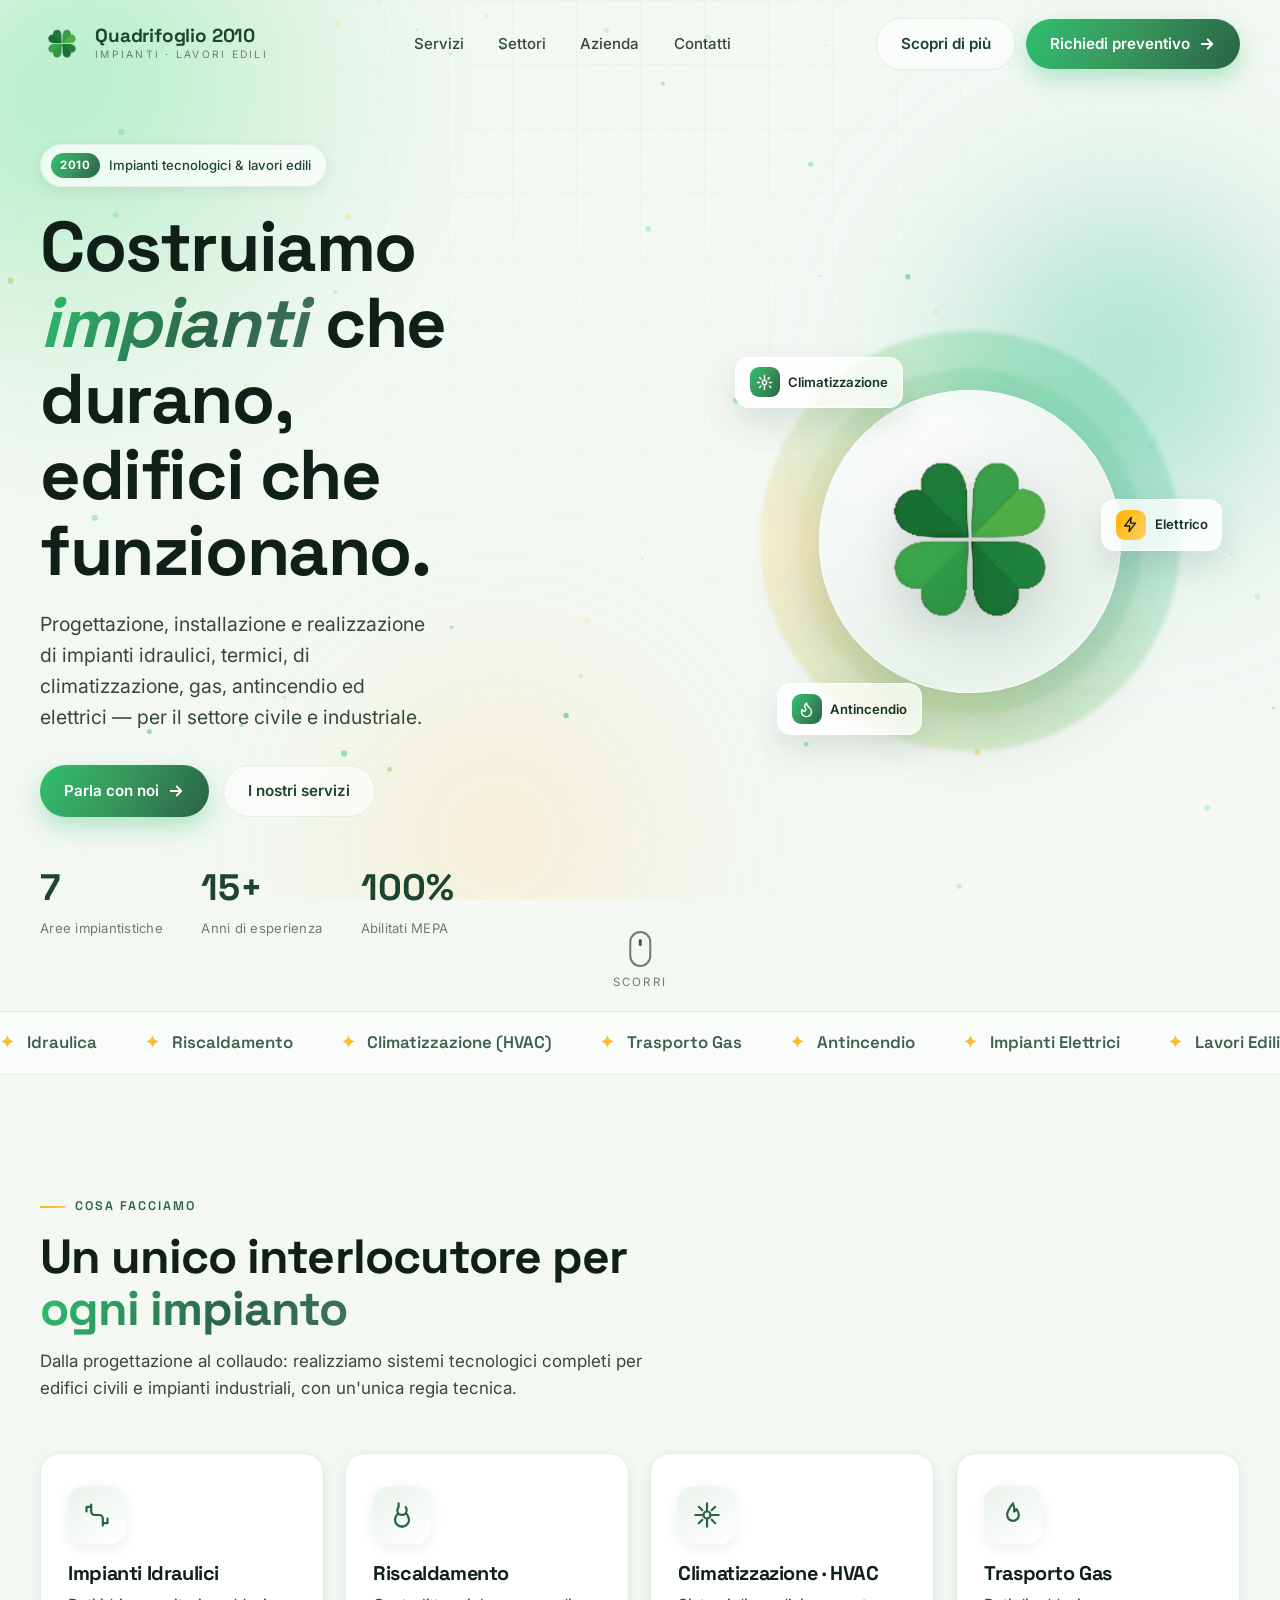
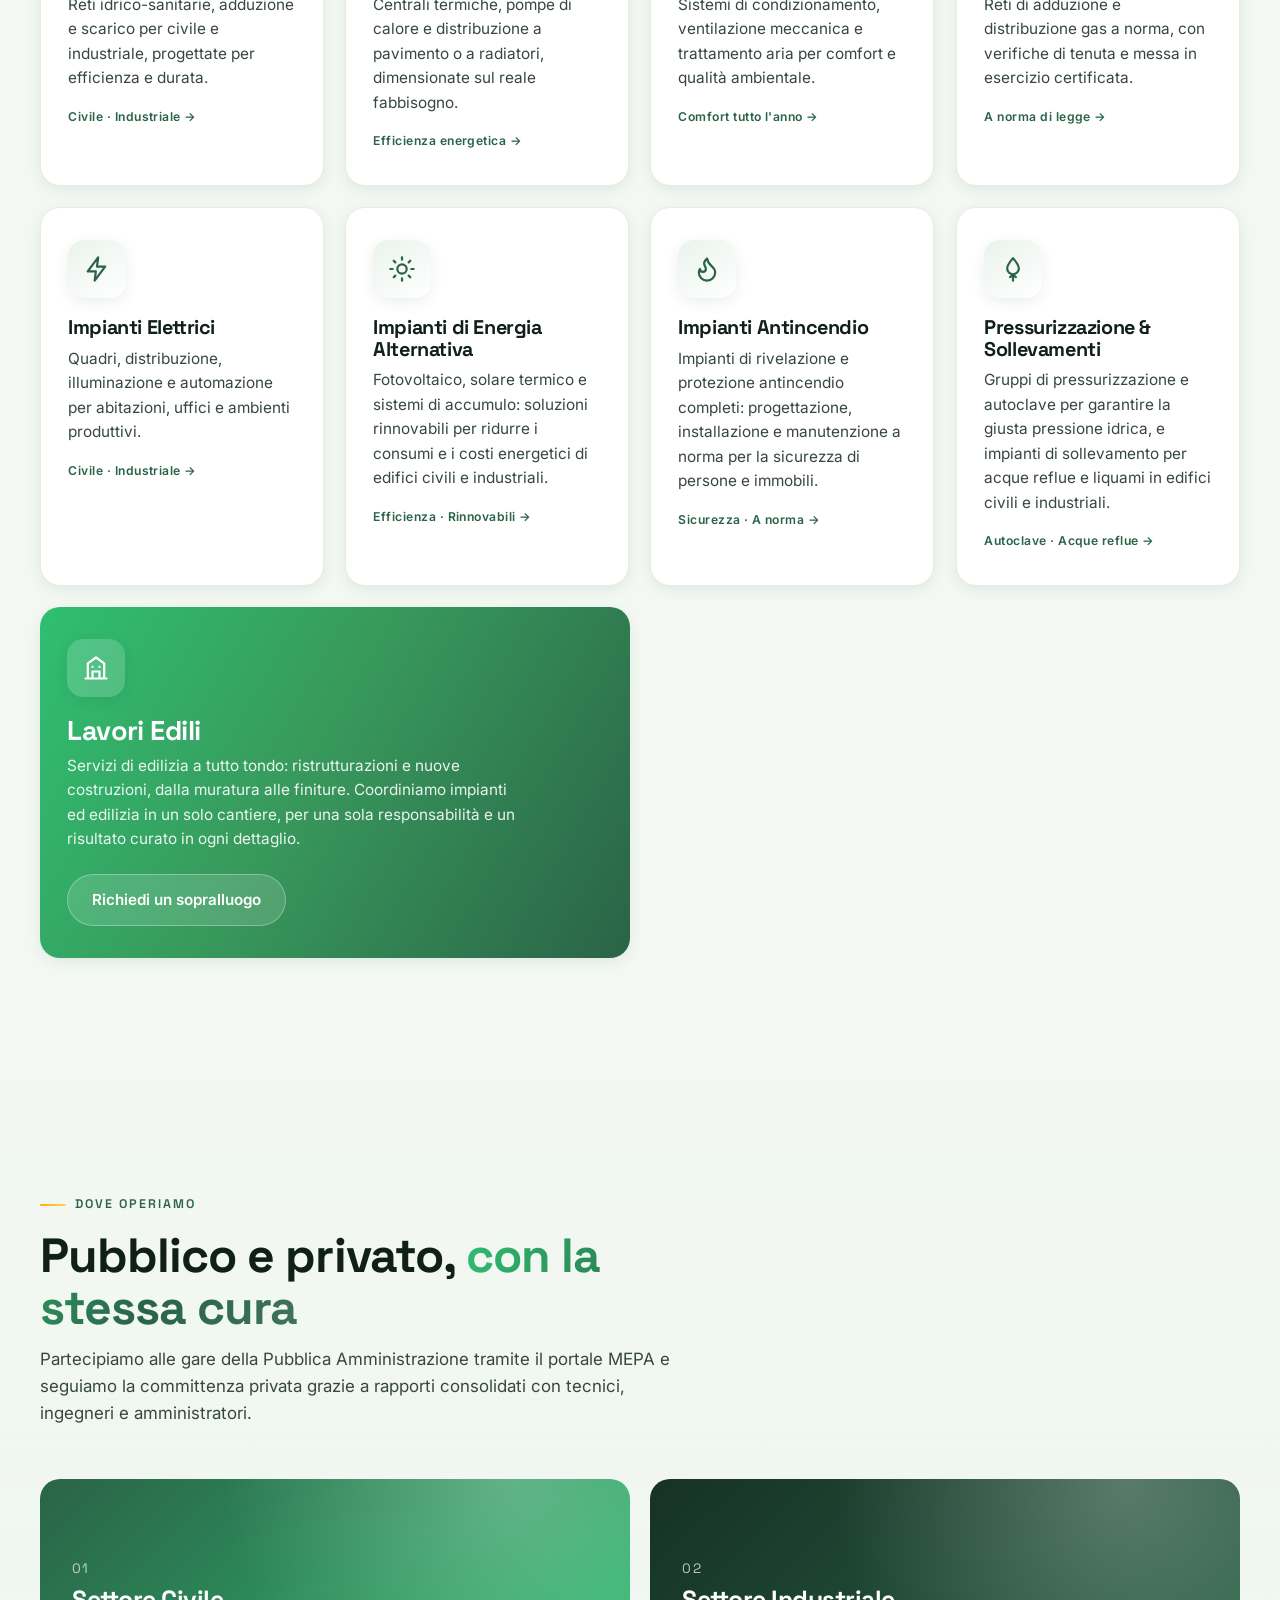
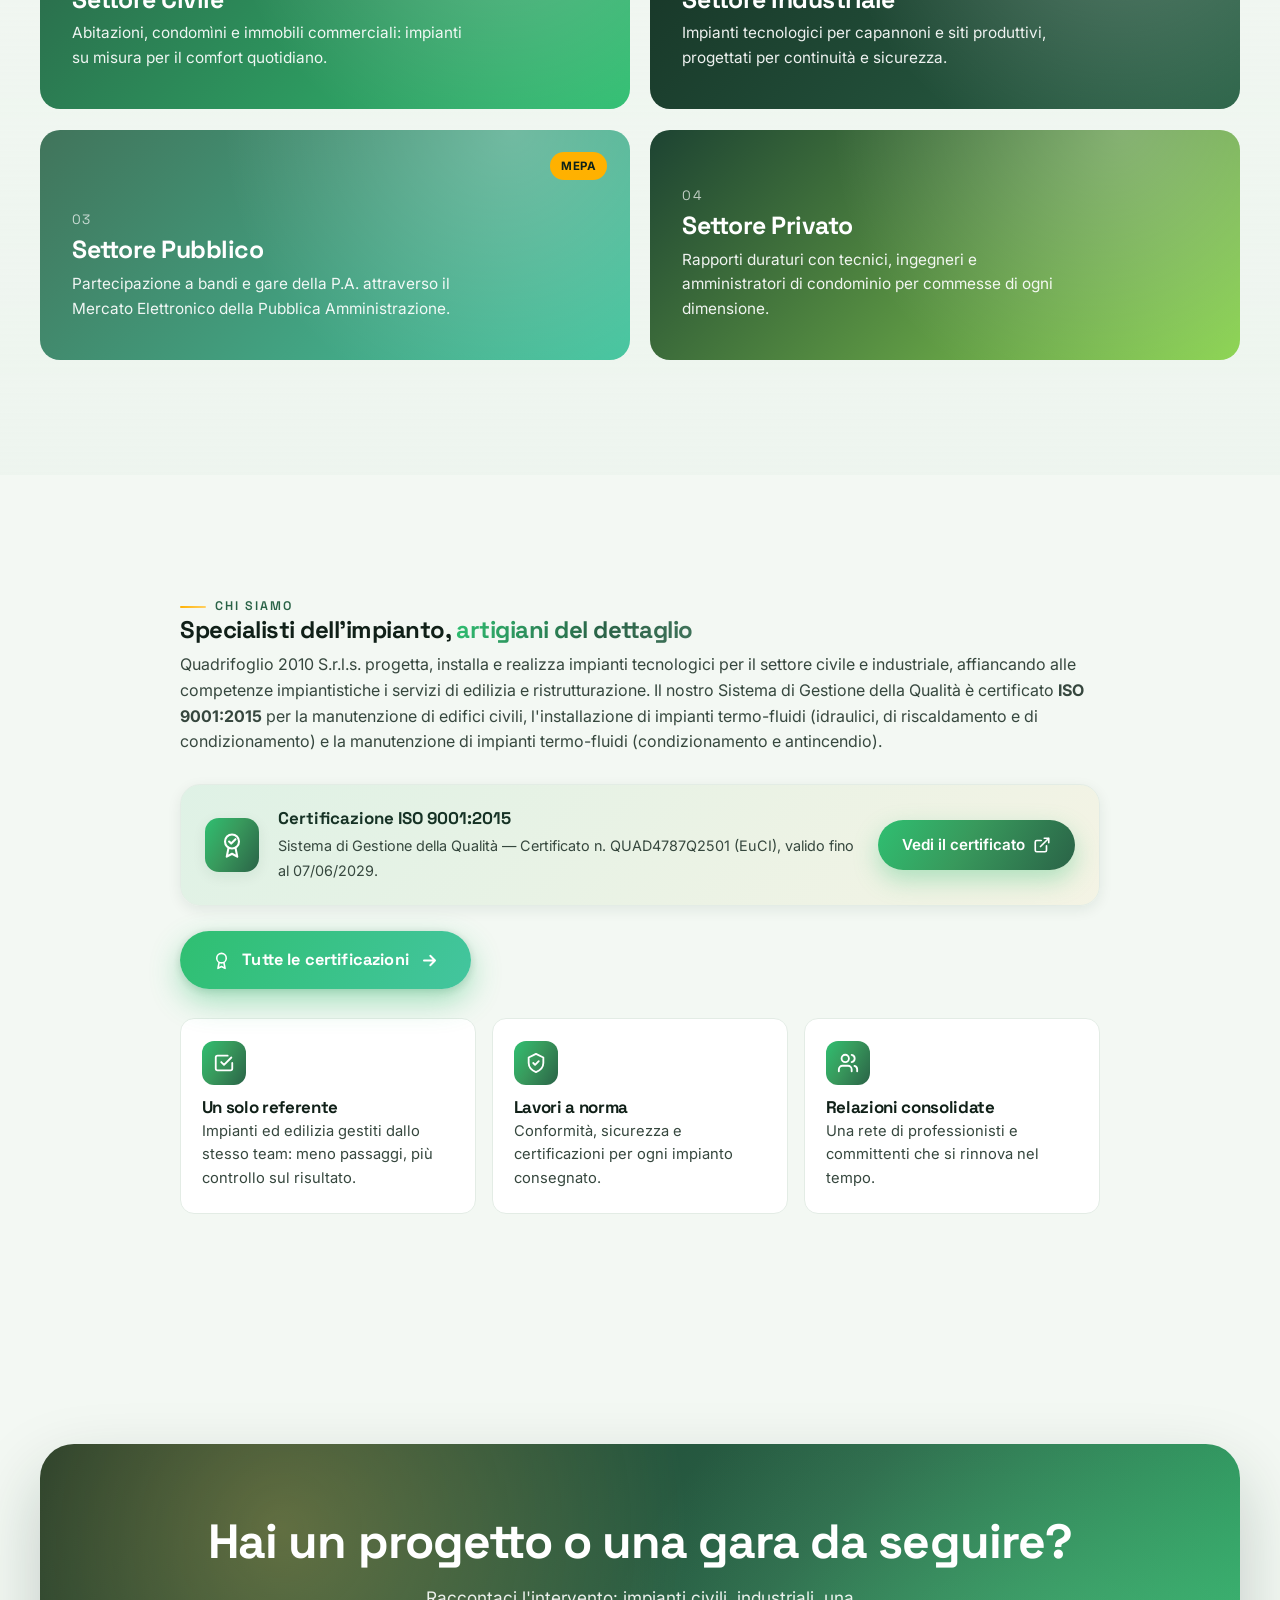
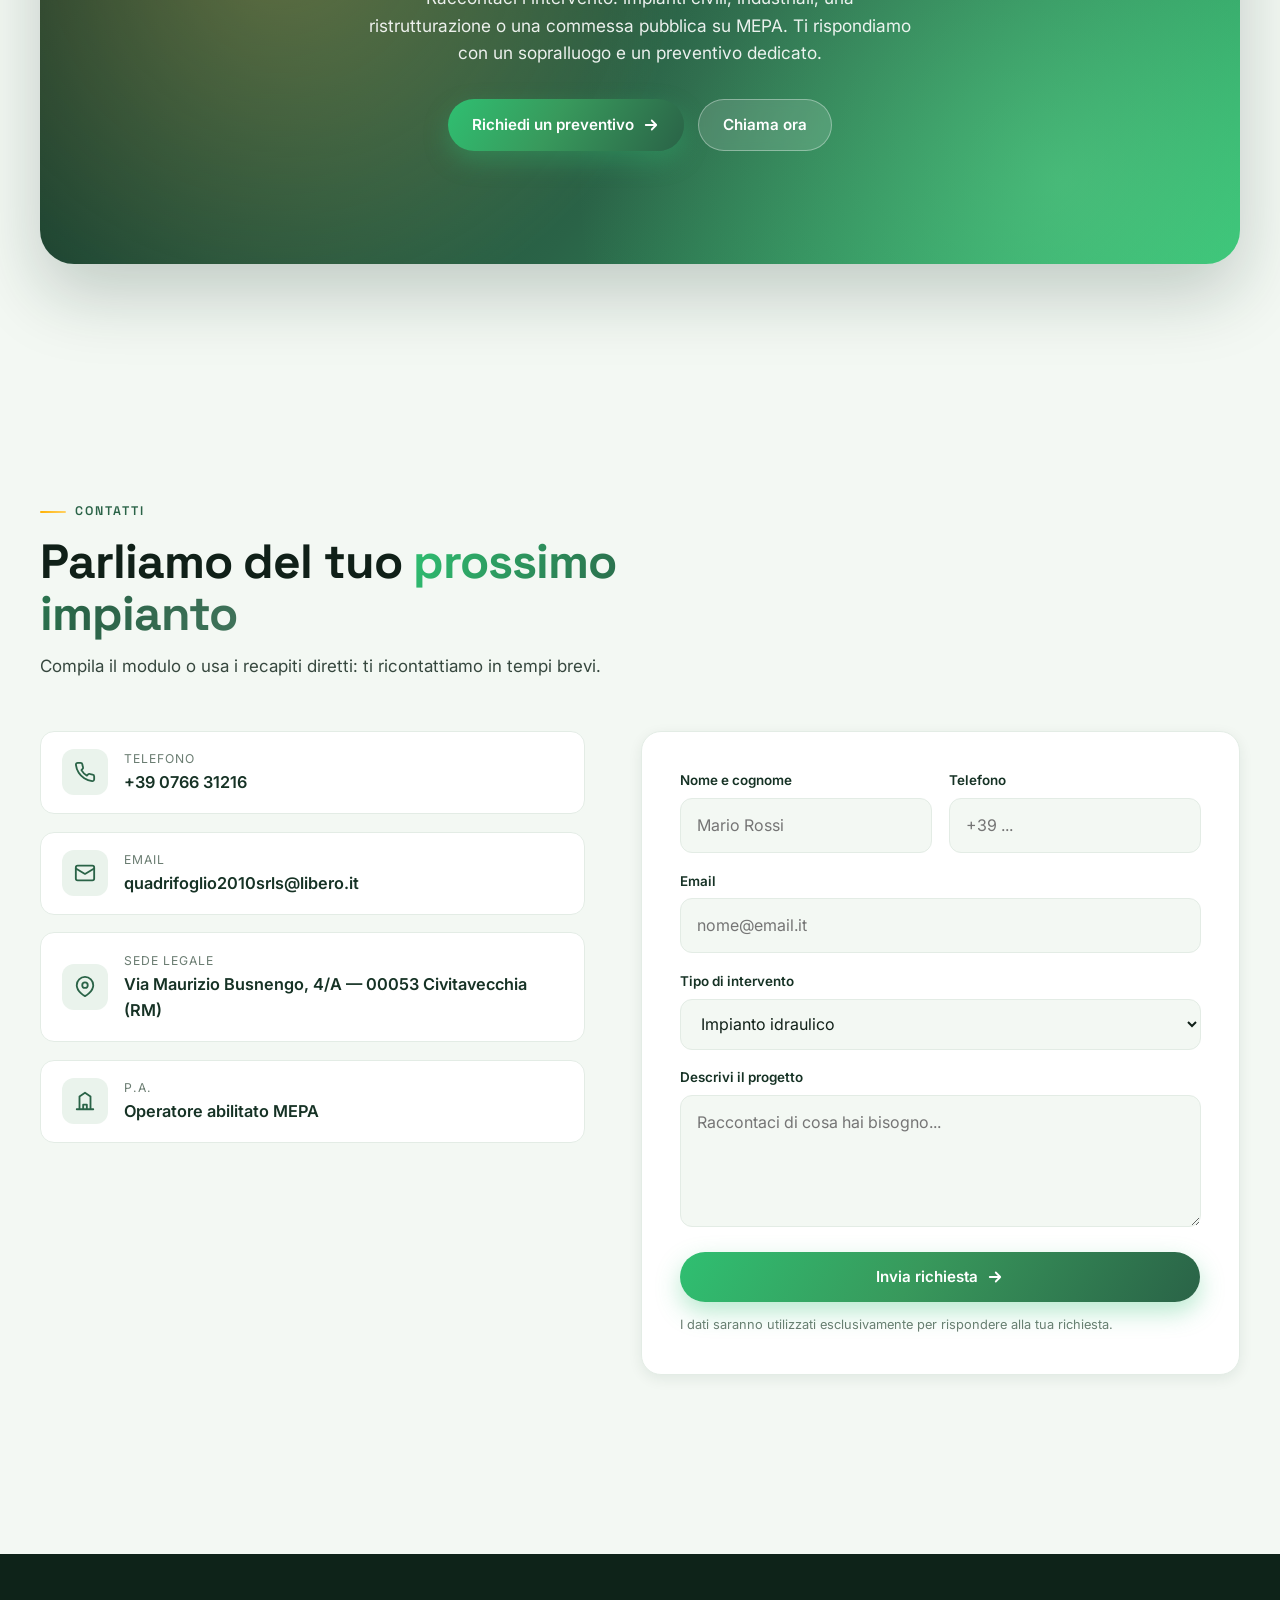
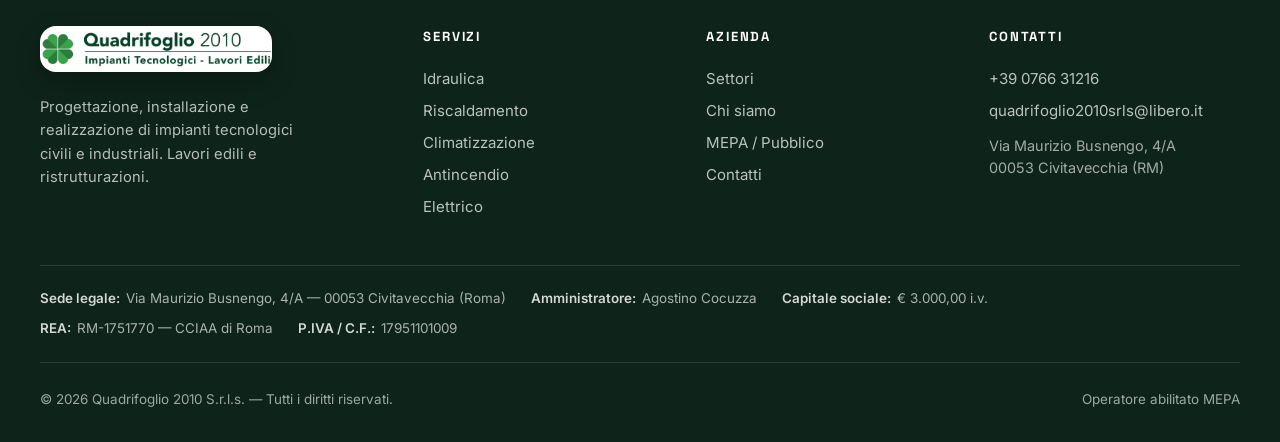
==== index.html @ 87e0ef6f "Update index.html" ====
<!DOCTYPE html>
<html lang="it">
<head>
<meta charset="UTF-8">
<meta name="viewport" content="width=device-width, initial-scale=1.0">
<meta name="description" content="Quadrifoglio 2010 S.r.l.s. — Progettazione, installazione e realizzazione di impianti tecnologici civili e industriali: idraulici, termici, climatizzazione, gas, antincendio ed elettrici. Lavori edili e ristrutturazioni. Sistema di Gestione della Qualità certificato ISO 9001:2015. Operiamo su MEPA e nel settore privato.">
<title>Quadrifoglio 2010 S.r.l.s. — Impianti Tecnologici · Lavori Edili</title>

<!-- Fonts -->
<link rel="preconnect" href="https://fonts.googleapis.com">
<link rel="preconnect" href="https://fonts.gstatic.com" crossorigin>
<link href="https://fonts.googleapis.com/css2?family=Inter:wght@400;500;600;700&family=Space+Grotesk:wght@500;600;700&display=swap" rel="stylesheet">

<link rel="stylesheet" href="styles.css">

<!-- Vivid four-leaf clover favicon -->
<link rel="icon" href="data:image/svg+xml,%3Csvg xmlns='http://www.w3.org/2000/svg' viewBox='0 0 100 100'%3E%3Cg transform='translate(50 52)'%3E%3Cpath d='M0 0C-7-12-26-12-26-26-26-38-13-41 0-31 13-41 26-38 26-26 26-12 7-12 0 0Z' fill='%232fbf71'/%3E%3Cpath d='M0 0C-7-12-26-12-26-26-26-38-13-41 0-31 13-41 26-38 26-26 26-12 7-12 0 0Z' fill='%238bd450' transform='rotate(90)'/%3E%3Cpath d='M0 0C-7-12-26-12-26-26-26-38-13-41 0-31 13-41 26-38 26-26 26-12 7-12 0 0Z' fill='%2343c59e' transform='rotate(180)'/%3E%3Cpath d='M0 0C-7-12-26-12-26-26-26-38-13-41 0-31 13-41 26-38 26-26 26-12 7-12 0 0Z' fill='%236fe39a' transform='rotate(270)'/%3E%3C/g%3E%3C/svg%3E">
</head>
<body>

<!-- ============ ATMOSPHERIC BACKGROUND ============ -->
<div class="bg-stage" aria-hidden="true">
  <span class="blob b1"></span>
  <span class="blob b2"></span>
  <span class="blob b3"></span>
</div>
<div class="bg-grid" aria-hidden="true"></div>
<canvas id="particles" aria-hidden="true"></canvas>

<!-- ============ REUSABLE CLOVER LOGO (vivid SVG) ============ -->
<svg width="0" height="0" style="position:absolute" aria-hidden="true">
  <defs>
    <symbol id="clover" viewBox="0 0 100 112">
      <!-- stem -->
      <path d="M50 60 Q57 86 50 106" fill="none" stroke="#3b8f5f" stroke-width="4.5" stroke-linecap="round"/>
      <g transform="translate(50 50)">
        <!-- four heart-shaped leaves, each a different vivid green -->
        <path d="M0 0C-7-12-26-12-26-26-26-38-13-41 0-31 13-41 26-38 26-26 26-12 7-12 0 0Z" fill="#2fbf71" transform="rotate(0)"/>
        <path d="M0 0C-7-12-26-12-26-26-26-38-13-41 0-31 13-41 26-38 26-26 26-12 7-12 0 0Z" fill="#8bd450" transform="rotate(90)"/>
        <path d="M0 0C-7-12-26-12-26-26-26-38-13-41 0-31 13-41 26-38 26-26 26-12 7-12 0 0Z" fill="#43c59e" transform="rotate(180)"/>
        <path d="M0 0C-7-12-26-12-26-26-26-38-13-41 0-31 13-41 26-38 26-26 26-12 7-12 0 0Z" fill="#6fe39a" transform="rotate(270)"/>
        <!-- subtle highlights -->
        <circle cx="-9" cy="-20" r="4" fill="#ffffff" opacity=".35"/>
        <circle cx="20" cy="-9" r="4" fill="#ffffff" opacity=".3"/>
      </g>
    </symbol>
  </defs>
</svg>

<!-- ============ HEADER ============ -->
<header class="site-header" id="header">
  <div class="wrap nav">
    <a class="brand" href="#top" aria-label="Quadrifoglio 2010 — home">
      <img class="logo-svg" src="assets/logo-clover.png" alt="" width="44" height="44">
      <span class="brand-text">
        <strong>Quadrifoglio 2010</strong>
        <span>Impianti · Lavori Edili</span>
      </span>
    </a>

    <nav class="nav-links" id="navLinks" aria-label="Navigazione principale">
      <a href="#servizi">Servizi</a>
      <a href="#settori">Settori</a>
      <a href="#azienda">Azienda</a>
      <a href="#contatti">Contatti</a>
    </nav>

    <div class="nav-cta">
      <a class="btn btn-ghost" href="#azienda">Scopri di più</a>
      <a class="btn btn-primary" href="#contatti"><span>Richiedi preventivo</span>
        <svg viewBox="0 0 24 24" fill="none" stroke="currentColor" stroke-width="2.4" stroke-linecap="round" stroke-linejoin="round"><path d="M5 12h14M13 6l6 6-6 6"/></svg>
      </a>
      <button class="nav-toggle" id="navToggle" aria-label="Apri menu" aria-expanded="false">
        <span></span><span></span><span></span>
      </button>
    </div>
  </div>
</header>

<main id="top">

<!-- ============ HERO ============ -->
<section class="hero section">
  <div class="wrap hero-grid">
    <!-- LEFT: content -->
    <div class="hero-copy">
      <span class="hero-badge load load-1"><b>2010</b> Impianti tecnologici &amp; lavori edili</span>
      <h1>
        <span class="line load load-2">Costruiamo</span>
        <span class="line load load-3"><em class="text-grad">impianti</em> che durano,</span>
        <span class="line load load-4">edifici che funzionano.</span>
      </h1>
      <p class="lead load load-5">Progettazione, installazione e realizzazione di impianti idraulici, termici, di climatizzazione, gas, antincendio ed elettrici — per il settore civile e industriale.</p>

      <div class="hero-actions load load-6">
        <a class="btn btn-primary" href="#contatti"><span>Parla con noi</span>
          <svg viewBox="0 0 24 24" fill="none" stroke="currentColor" stroke-width="2.4" stroke-linecap="round" stroke-linejoin="round"><path d="M5 12h14M13 6l6 6-6 6"/></svg>
        </a>
        <a class="btn btn-ghost" href="#servizi">I nostri servizi</a>
      </div>

      <div class="hero-stats load load-7">
        <div class="stat"><div class="num" data-count="7">0</div><div class="lbl">Aree impiantistiche</div></div>
        <div class="stat"><div class="num" data-count="15" data-suffix="+">0</div><div class="lbl">Anni di esperienza</div></div>
        <div class="stat"><div class="num" data-count="100" data-suffix="%">0</div><div class="lbl">Abilitati MEPA</div></div>
      </div>
    </div>

    <!-- RIGHT: animated visual -->
    <div class="hero-visual load">
      <div class="clover-stage">
        <span class="clover-ring"></span>
        <span class="clover-ring r2"></span>
        <span class="clover-disc"></span>
        <img class="clover-hero" data-tilt src="assets/logo-clover.png" alt="Quadrifoglio 2010">

        <div class="chip c1">
          <i><svg viewBox="0 0 24 24" fill="none" stroke="currentColor" stroke-width="2" stroke-linecap="round" stroke-linejoin="round"><path d="M12 2v6M12 22v-6M5 12H2m20 0h-3M7 7 5 5m12 2 2-2M7 17l-2 2m14-2 2 2"/><circle cx="12" cy="12" r="3"/></svg></i>
          Climatizzazione
        </div>
        <div class="chip c2">
          <i><svg viewBox="0 0 24 24" fill="none" stroke="currentColor" stroke-width="2" stroke-linecap="round" stroke-linejoin="round"><path d="M13 2 4 14h7l-1 8 9-12h-7l1-8z"/></svg></i>
          Elettrico
        </div>
        <div class="chip c3">
          <i><svg viewBox="0 0 24 24" fill="none" stroke="currentColor" stroke-width="2" stroke-linecap="round" stroke-linejoin="round"><path d="M8.5 14.5A2.5 2.5 0 0 0 11 12c0-1.38-.5-2-1-3-1.072-2.143-.224-4.054 2-6 .5 2.5 2 4.9 4 6.5 2 1.6 3 3.5 3 5.5a7 7 0 1 1-14 0c0-1.153.433-2.294 1-3a2.5 2.5 0 0 0 2.5 2.5z"/></svg></i>
          Antincendio
        </div>
      </div>
    </div>
  </div>

  <div class="scroll-cue" aria-hidden="true">
    <span class="mouse"></span>
    Scorri
  </div>
</section>

<!-- ============ MARQUEE ============ -->
<div class="marquee" aria-hidden="true">
  <div class="marquee-track">
    <span>Idraulica</span><span>Riscaldamento</span><span>Climatizzazione (HVAC)</span><span>Trasporto Gas</span><span>Antincendio</span><span>Impianti Elettrici</span><span>Lavori Edili</span><span>Ristrutturazioni</span>
    <span>Idraulica</span><span>Riscaldamento</span><span>Climatizzazione (HVAC)</span><span>Trasporto Gas</span><span>Antincendio</span><span>Impianti Elettrici</span><span>Lavori Edili</span><span>Ristrutturazioni</span>
  </div>
</div>

<!-- ============ SERVICES ============ -->
<section class="section" id="servizi">
  <div class="wrap">
    <div class="section-head reveal">
      <span class="eyebrow">Cosa facciamo</span>
      <h2>Un unico interlocutore per <span class="text-grad">ogni impianto</span></h2>
      <p>Dalla progettazione al collaudo: realizziamo sistemi tecnologici completi per edifici civili e impianti industriali, con un'unica regia tecnica.</p>
    </div>

    <div class="services-grid">
      <!-- Plumbing -->
      <article class="card reveal" data-tilt data-d="1">
        <div class="icon"><svg viewBox="0 0 24 24" fill="none" stroke="currentColor" stroke-width="1.9" stroke-linecap="round" stroke-linejoin="round"><path d="M7 3v6a3 3 0 0 0 3 3h4a3 3 0 0 1 3 3v6M3 5h4M3 5v4M17 19h4M21 19v-4"/></svg></div>
        <h3>Impianti Idraulici</h3>
        <p>Reti idrico-sanitarie, adduzione e scarico per civile e industriale, progettate per efficienza e durata.</p>
        <span class="tag">Civile · Industriale →</span>
      </article>

      <!-- Heating -->
      <article class="card reveal" data-tilt data-d="2">
        <div class="icon"><svg viewBox="0 0 24 24" fill="none" stroke="currentColor" stroke-width="1.9" stroke-linecap="round" stroke-linejoin="round"><path d="M9 2c1 3-1 4-1 6a4 4 0 0 0 8 0c0-1-.3-2-.8-2.8M12 22a6 6 0 0 0 6-6c0-2-1-3.5-2-5"/><path d="M12 22a6 6 0 0 1-6-6c0-2 1-3.5 2-5"/></svg></div>
        <h3>Riscaldamento</h3>
        <p>Centrali termiche, pompe di calore e distribuzione a pavimento o a radiatori, dimensionate sul reale fabbisogno.</p>
        <span class="tag">Efficienza energetica →</span>
      </article>

      <!-- HVAC -->
      <article class="card reveal" data-tilt data-d="3">
        <div class="icon"><svg viewBox="0 0 24 24" fill="none" stroke="currentColor" stroke-width="1.9" stroke-linecap="round" stroke-linejoin="round"><circle cx="12" cy="12" r="3"/><path d="M12 2v6M12 16v6M2 12h6M16 12h6M5 5l3 3M16 16l3 3M19 5l-3 3M8 16l-3 3"/></svg></div>
        <h3>Climatizzazione · HVAC</h3>
        <p>Sistemi di condizionamento, ventilazione meccanica e trattamento aria per comfort e qualità ambientale.</p>
        <span class="tag">Comfort tutto l'anno →</span>
      </article>

      <!-- Gas -->
      <article class="card reveal" data-tilt data-d="1">
        <div class="icon"><svg viewBox="0 0 24 24" fill="none" stroke="currentColor" stroke-width="1.9" stroke-linecap="round" stroke-linejoin="round"><path d="M12 2C9 6 7 8 7 12a5 5 0 0 0 10 0c0-2-1-3.5-2-5-1 1.5-2 2-2 2s.5-3-1-7z"/></svg></div>
        <h3>Trasporto Gas</h3>
        <p>Reti di adduzione e distribuzione gas a norma, con verifiche di tenuta e messa in esercizio certificata.</p>
        <span class="tag">A norma di legge →</span>
      </article>

      <!-- Electrical -->
      <article class="card reveal" data-tilt data-d="2">
        <div class="icon"><svg viewBox="0 0 24 24" fill="none" stroke="currentColor" stroke-width="1.9" stroke-linecap="round" stroke-linejoin="round"><path d="M13 2 4 14h7l-1 8 9-12h-7l1-8z"/></svg></div>
        <h3>Impianti Elettrici</h3>
        <p>Quadri, distribuzione, illuminazione e automazione per abitazioni, uffici e ambienti produttivi.</p>
        <span class="tag">Civile · Industriale →</span>
      </article>

      <!-- Alternative energy -->
      <article class="card reveal" data-tilt data-d="3">
        <div class="icon"><svg viewBox="0 0 24 24" fill="none" stroke="currentColor" stroke-width="1.9" stroke-linecap="round" stroke-linejoin="round"><circle cx="12" cy="12" r="4"/><path d="M12 2v2M12 20v2M4.9 4.9l1.4 1.4M17.7 17.7l1.4 1.4M2 12h2M20 12h2M4.9 19.1l1.4-1.4M17.7 6.3l1.4-1.4"/></svg></div>
        <h3>Impianti di Energia Alternativa</h3>
        <p>Fotovoltaico, solare termico e sistemi di accumulo: soluzioni rinnovabili per ridurre i consumi e i costi energetici di edifici civili e industriali.</p>
        <span class="tag">Efficienza · Rinnovabili →</span>
      </article>

      <!-- Fire protection -->
      <article class="card reveal" data-tilt data-d="1">
        <div class="icon"><svg viewBox="0 0 24 24" fill="none" stroke="currentColor" stroke-width="1.9" stroke-linecap="round" stroke-linejoin="round"><path d="M8.5 14.5A2.5 2.5 0 0 0 11 12c0-1.38-.5-2-1-3-1.072-2.143-.224-4.054 2-6 .5 2.5 2 4.9 4 6.5 2 1.6 3 3.5 3 5.5a7 7 0 1 1-14 0c0-1.153.433-2.294 1-3a2.5 2.5 0 0 0 2.5 2.5z"/></svg></div>
        <h3>Impianti Antincendio</h3>
        <p>Impianti di rivelazione e protezione antincendio completi: progettazione, installazione e manutenzione a norma per la sicurezza di persone e immobili.</p>
        <span class="tag">Sicurezza · A norma →</span>
      </article>

      <!-- Pressurization & water lifting -->
      <article class="card reveal" data-tilt data-d="2">
        <div class="icon"><svg viewBox="0 0 24 24" fill="none" stroke="currentColor" stroke-width="1.9" stroke-linecap="round" stroke-linejoin="round"><path d="M12 2.7c3 3.5 5 6.3 5 8.8a5 5 0 0 1-10 0c0-2.5 2-5.3 5-8.8z"/><path d="M12 22v-5M9.5 19l2.5-2 2.5 2"/></svg></div>
        <h3>Pressurizzazione &amp; Sollevamenti</h3>
        <p>Gruppi di pressurizzazione e autoclave per garantire la giusta pressione idrica, e impianti di sollevamento per acque reflue e liquami in edifici civili e industriali.</p>
        <span class="tag">Autoclave · Acque reflue →</span>
      </article>

      <!-- Feature strip: Construction works -->
      <article class="card feature full reveal" data-d="3">
        <div class="icon"><svg viewBox="0 0 24 24" fill="none" stroke="currentColor" stroke-width="1.9" stroke-linecap="round" stroke-linejoin="round"><path d="M3 21h18M5 21V8l7-5 7 5v13M9 21v-6h6v6M9 11h.01M15 11h.01"/></svg></div>
        <h3>Lavori Edili</h3>
        <p>Servizi di edilizia a tutto tondo: ristrutturazioni e nuove costruzioni, dalla muratura alle finiture. Coordiniamo impianti ed edilizia in un solo cantiere, per una sola responsabilità e un risultato curato in ogni dettaglio.</p>
        <a class="btn btn-ghost" href="#contatti">Richiedi un sopralluogo</a>
      </article>
    </div>
  </div>
</section>

<!-- ============ SECTORS ============ -->
<section class="section sectors" id="settori">
  <div class="wrap">
    <div class="section-head reveal">
      <span class="eyebrow">Dove operiamo</span>
      <h2>Pubblico e privato, <span class="text-grad">con la stessa cura</span></h2>
      <p>Partecipiamo alle gare della Pubblica Amministrazione tramite il portale MEPA e seguiamo la committenza privata grazie a rapporti consolidati con tecnici, ingegneri e amministratori.</p>
    </div>

    <div class="sectors-grid">
      <article class="sector s-civ reveal" data-d="1">
        <span class="s-num">01</span>
        <h3>Settore Civile</h3>
        <p>Abitazioni, condomìni e immobili commerciali: impianti su misura per il comfort quotidiano.</p>
      </article>
      <article class="sector s-ind reveal" data-d="2">
        <span class="s-num">02</span>
        <h3>Settore Industriale</h3>
        <p>Impianti tecnologici per capannoni e siti produttivi, progettati per continuità e sicurezza.</p>
      </article>
      <article class="sector s-pub reveal" data-d="3">
        <span class="badge-mepa">MEPA</span>
        <span class="s-num">03</span>
        <h3>Settore Pubblico</h3>
        <p>Partecipazione a bandi e gare della P.A. attraverso il Mercato Elettronico della Pubblica Amministrazione.</p>
      </article>
      <article class="sector s-priv reveal" data-d="4">
        <span class="s-num">04</span>
        <h3>Settore Privato</h3>
        <p>Rapporti duraturi con tecnici, ingegneri e amministratori di condominio per commesse di ogni dimensione.</p>
      </article>
    </div>
  </div>
</section>

<!-- ============ ABOUT / WHY ============ -->
<section class="section" id="azienda">
  <div class="wrap about-single">
    <div class="about-copy">
      <span class="eyebrow reveal">Chi siamo</span>
      <h2 class="section-head reveal" style="margin-bottom:.6rem">Specialisti dell'impianto, <span class="text-grad">artigiani del dettaglio</span></h2>
      <p class="reveal" style="color:var(--ink-soft)">Quadrifoglio 2010 S.r.l.s. progetta, installa e realizza impianti tecnologici per il settore civile e industriale, affiancando alle competenze impiantistiche i servizi di edilizia e ristrutturazione. Il nostro Sistema di Gestione della Qualità è certificato <b>ISO 9001:2015</b> per la manutenzione di edifici civili, l'installazione di impianti termo-fluidi (idraulici, di riscaldamento e di condizionamento) e la manutenzione di impianti termo-fluidi (condizionamento e antincendio).</p>

      <!-- Certificazione + bottone certificato -->
      <div class="cert-card reveal">
        <div class="cert-ic">
          <svg viewBox="0 0 24 24" fill="none" stroke="currentColor" stroke-width="1.8" stroke-linecap="round" stroke-linejoin="round"><circle cx="12" cy="9" r="6"/><path d="M9 14.5 7.5 22l4.5-2.5L16.5 22 15 14.5"/><path d="m9.5 9 1.8 1.8L15 7"/></svg>
        </div>
        <div class="cert-body">
          <strong>Certificazione ISO 9001:2015</strong>
          <span>Sistema di Gestione della Qualità — Certificato n. QUAD4787Q2501 (EuCI), valido fino al 07/06/2029.</span>
        </div>
        <a class="btn btn-primary cert-btn" id="certLink" href="https://drive.google.com/file/d/1SbGLcYLTrpvEILOt3RIGqUomWUOdhS-y/view?usp=sharing" target="_blank" rel="noopener">
          <span>Vedi il certificato</span>
          <svg viewBox="0 0 24 24" fill="none" stroke="currentColor" stroke-width="2.2" stroke-linecap="round" stroke-linejoin="round"><path d="M15 3h6v6M10 14 21 3M18 13v6a2 2 0 0 1-2 2H5a2 2 0 0 1-2-2V8a2 2 0 0 1 2-2h6"/></svg>
        </a>
      </div>

      <!-- Bottone verso la pagina dedicata alle certificazioni -->
      <div class="cert-cta reveal">
        <a class="btn-pulse" href="certificazioni.html" aria-label="Vai a tutte le certificazioni">
          <svg class="bp-ic" viewBox="0 0 24 24" fill="none" stroke="currentColor" stroke-width="2" stroke-linecap="round" stroke-linejoin="round"><circle cx="12" cy="9" r="6"/><path d="M9 14.5 7.5 22l4.5-2.5L16.5 22 15 14.5"/></svg>
          <span>Tutte le certificazioni</span>
          <svg class="bp-arrow" viewBox="0 0 24 24" fill="none" stroke="currentColor" stroke-width="2.4" stroke-linecap="round" stroke-linejoin="round"><path d="M5 12h14M13 6l6 6-6 6"/></svg>
        </a>
      </div>

      <div class="why-list">
        <div class="why-item reveal" data-d="1">
          <div class="wi-ic"><svg viewBox="0 0 24 24" fill="none" stroke="currentColor" stroke-width="2" stroke-linecap="round" stroke-linejoin="round"><path d="M9 11l3 3 8-8M21 12v6a2 2 0 0 1-2 2H5a2 2 0 0 1-2-2V6a2 2 0 0 1 2-2h11"/></svg></div>
          <div><h4>Un solo referente</h4><p>Impianti ed edilizia gestiti dallo stesso team: meno passaggi, più controllo sul risultato.</p></div>
        </div>
        <div class="why-item reveal" data-d="2">
          <div class="wi-ic"><svg viewBox="0 0 24 24" fill="none" stroke="currentColor" stroke-width="2" stroke-linecap="round" stroke-linejoin="round"><path d="M12 2 4 6v6c0 5 3.5 8 8 10 4.5-2 8-5 8-10V6l-8-4z"/><path d="M9 12l2 2 4-4"/></svg></div>
          <div><h4>Lavori a norma</h4><p>Conformità, sicurezza e certificazioni per ogni impianto consegnato.</p></div>
        </div>
        <div class="why-item reveal" data-d="3">
          <div class="wi-ic"><svg viewBox="0 0 24 24" fill="none" stroke="currentColor" stroke-width="2" stroke-linecap="round" stroke-linejoin="round"><path d="M16 21v-2a4 4 0 0 0-4-4H6a4 4 0 0 0-4 4v2M9 11a4 4 0 1 0 0-8 4 4 0 0 0 0 8zM22 21v-2a4 4 0 0 0-3-3.87M16 3.13A4 4 0 0 1 16 11"/></svg></div>
          <div><h4>Relazioni consolidate</h4><p>Una rete di professionisti e committenti che si rinnova nel tempo.</p></div>
        </div>
      </div>
    </div>
  </div>
</section>

<!-- ============ CTA BANNER ============ -->
<section class="section">
  <div class="wrap">
    <div class="cta-banner reveal">
      <h2>Hai un progetto o una gara da seguire?</h2>
      <p>Raccontaci l'intervento: impianti civili, industriali, una ristrutturazione o una commessa pubblica su MEPA. Ti rispondiamo con un sopralluogo e un preventivo dedicato.</p>
      <div class="hero-actions">
        <a class="btn btn-primary" href="#contatti"><span>Richiedi un preventivo</span>
          <svg viewBox="0 0 24 24" fill="none" stroke="currentColor" stroke-width="2.4" stroke-linecap="round" stroke-linejoin="round"><path d="M5 12h14M13 6l6 6-6 6"/></svg>
        </a>
        <a class="btn btn-ghost" href="tel:+39076631216">Chiama ora</a>
      </div>
    </div>
  </div>
</section>

<!-- ============ CONTACT ============ -->
<section class="section" id="contatti">
  <div class="wrap">
    <div class="section-head reveal">
      <span class="eyebrow">Contatti</span>
      <h2>Parliamo del tuo <span class="text-grad">prossimo impianto</span></h2>
      <p>Compila il modulo o usa i recapiti diretti: ti ricontattiamo in tempi brevi.</p>
    </div>

    <div class="contact-grid">
      <div class="contact-info">
        <a class="contact-line reveal" data-d="1" href="tel:+39076631216">
          <span class="ci"><svg viewBox="0 0 24 24" fill="none" stroke="currentColor" stroke-width="2" stroke-linecap="round" stroke-linejoin="round"><path d="M22 16.92v3a2 2 0 0 1-2.18 2 19.8 19.8 0 0 1-8.63-3.07 19.5 19.5 0 0 1-6-6A19.8 19.8 0 0 1 2.09 4.18 2 2 0 0 1 4.11 2h3a2 2 0 0 1 2 1.72c.13.96.36 1.9.7 2.81a2 2 0 0 1-.45 2.11L8.09 9.91a16 16 0 0 0 6 6l1.27-1.27a2 2 0 0 1 2.11-.45c.91.34 1.85.57 2.81.7A2 2 0 0 1 22 16.92z"/></svg></span>
          <span><small>Telefono</small><b>+39 0766 31216</b></span>
        </a>
        <a class="contact-line reveal" data-d="2" href="mailto:quadrifoglio2010srls@libero.it">
          <span class="ci"><svg viewBox="0 0 24 24" fill="none" stroke="currentColor" stroke-width="2" stroke-linecap="round" stroke-linejoin="round"><rect x="2" y="4" width="20" height="16" rx="2"/><path d="m2 7 10 6 10-6"/></svg></span>
          <span><small>Email</small><b>quadrifoglio2010srls@libero.it</b></span>
        </a>
        <div class="contact-line reveal" data-d="3">
          <span class="ci"><svg viewBox="0 0 24 24" fill="none" stroke="currentColor" stroke-width="2" stroke-linecap="round" stroke-linejoin="round"><path d="M21 10c0 7-9 12-9 12s-9-5-9-12a9 9 0 0 1 18 0z"/><circle cx="12" cy="10" r="3"/></svg></span>
          <span><small>Sede legale</small><b>Via Maurizio Busnengo, 4/A — 00053 Civitavecchia (RM)</b></span>
        </div>
        <div class="contact-line reveal" data-d="4">
          <span class="ci"><svg viewBox="0 0 24 24" fill="none" stroke="currentColor" stroke-width="2" stroke-linecap="round" stroke-linejoin="round"><path d="M3 21h18M6 21V7l6-4 6 4v14M10 21v-5h4v5"/></svg></span>
          <span><small>P.A.</small><b>Operatore abilitato MEPA</b></span>
        </div>
      </div>

      <form class="contact-form reveal" data-d="2" id="contactForm" novalidate>
        <div class="form-success" id="formSuccess">✓ Grazie! Si è aperta la tua app di posta con la richiesta già compilata: premi <b>invia</b> per completare. Ti ricontatteremo a breve.</div>
        <div class="form-row">
          <div class="field">
            <label for="nome">Nome e cognome</label>
            <input type="text" id="nome" name="nome" placeholder="Mario Rossi" required>
          </div>
          <div class="field">
            <label for="tel">Telefono</label>
            <input type="tel" id="tel" name="tel" placeholder="+39 ...">
          </div>
        </div>
        <div class="field">
          <label for="email">Email</label>
          <input type="email" id="email" name="email" placeholder="nome@email.it" required>
        </div>
        <div class="field">
          <label for="tipo">Tipo di intervento</label>
          <select id="tipo" name="tipo">
            <option>Impianto idraulico</option>
            <option>Riscaldamento</option>
            <option>Climatizzazione / HVAC</option>
            <option>Trasporto gas</option>
            <option>Antincendio</option>
            <option>Impianto elettrico</option>
            <option>Lavori edili / ristrutturazione</option>
            <option>Gara MEPA / settore pubblico</option>
          </select>
        </div>
        <div class="field">
          <label for="msg">Descrivi il progetto</label>
          <textarea id="msg" name="msg" rows="4" placeholder="Raccontaci di cosa hai bisogno..."></textarea>
        </div>
        <button type="submit" class="btn btn-primary" style="width:100%"><span>Invia richiesta</span>
          <svg viewBox="0 0 24 24" fill="none" stroke="currentColor" stroke-width="2.4" stroke-linecap="round" stroke-linejoin="round"><path d="M5 12h14M13 6l6 6-6 6"/></svg>
        </button>
        <p class="form-note">I dati saranno utilizzati esclusivamente per rispondere alla tua richiesta.</p>
      </form>
    </div>
  </div>
</section>

</main>

<!-- ============ FOOTER ============ -->
<footer class="site-footer">
  <div class="wrap">
    <div class="footer-grid">
      <div class="footer-brand">
        <a class="footer-logo-wrap" href="#top" aria-label="Quadrifoglio 2010 — home">
          <img class="footer-logo" src="assets/logo-full.png" alt="Quadrifoglio 2010 — Impianti Tecnologici · Lavori Edili">
        </a>
        <p>Progettazione, installazione e realizzazione di impianti tecnologici civili e industriali. Lavori edili e ristrutturazioni.</p>
      </div>
      <div>
        <h5>Servizi</h5>
        <a href="#servizi">Idraulica</a><br>
        <a href="#servizi">Riscaldamento</a><br>
        <a href="#servizi">Climatizzazione</a><br>
        <a href="#servizi">Antincendio</a><br>
        <a href="#servizi">Elettrico</a>
      </div>
      <div>
        <h5>Azienda</h5>
        <a href="#settori">Settori</a><br>
        <a href="#azienda">Chi siamo</a><br>
        <a href="#settori">MEPA / Pubblico</a><br>
        <a href="#contatti">Contatti</a>
      </div>
      <div>
        <h5>Contatti</h5>
        <a href="tel:+39076631216">+39 0766 31216</a><br>
        <a href="mailto:quadrifoglio2010srls@libero.it">quadrifoglio2010srls@libero.it</a><br>
        <span class="foot-addr">Via Maurizio Busnengo, 4/A<br>00053 Civitavecchia (RM)</span>
      </div>
    </div>

    <div class="footer-legal">
      <span><strong>Sede legale:</strong> Via Maurizio Busnengo, 4/A — 00053 Civitavecchia (Roma)</span>
      <span><strong>Amministratore:</strong> Agostino Cocuzza</span>
      <span><strong>Capitale sociale:</strong> € 3.000,00 i.v.</span>
      <span><strong>REA:</strong> RM-1751770 — CCIAA di Roma</span>
      <span><strong>P.IVA / C.F.:</strong> 17951101009</span>
    </div>

    <div class="footer-bottom">
      <span>© <span id="year">2026</span> Quadrifoglio 2010 S.r.l.s. — Tutti i diritti riservati.</span>
      <span>Operatore abilitato MEPA</span>
    </div>
  </div>
</footer>

<!-- ============ VANILLA JS ============ -->
<script>
(function () {
  "use strict";
  const reduceMotion = window.matchMedia("(prefers-reduced-motion: reduce)").matches;

  /* ---- Header scroll state ---- */
  const header = document.getElementById("header");
  const onScroll = () => header.classList.toggle("scrolled", window.scrollY > 30);
  onScroll();
  window.addEventListener("scroll", onScroll, { passive: true });

  /* ---- Mobile nav toggle ---- */
  const toggle = document.getElementById("navToggle");
  toggle.addEventListener("click", () => {
    const open = header.classList.toggle("menu-open");
    toggle.classList.toggle("open", open);
    toggle.setAttribute("aria-expanded", String(open));
  });
  document.querySelectorAll("#navLinks a").forEach(a =>
    a.addEventListener("click", () => {
      header.classList.remove("menu-open");
      toggle.classList.remove("open");
      toggle.setAttribute("aria-expanded", "false");
    })
  );

  /* ---- Reveal on scroll (IntersectionObserver) ---- */
  const reveals = document.querySelectorAll(".reveal");
  if (reduceMotion || !("IntersectionObserver" in window)) {
    reveals.forEach(el => el.classList.add("in"));
  } else {
    const io = new IntersectionObserver((entries, obs) => {
      entries.forEach(e => {
        if (e.isIntersecting) { e.target.classList.add("in"); obs.unobserve(e.target); }
      });
    }, { threshold: 0.14, rootMargin: "0px 0px -8% 0px" });
    reveals.forEach(el => io.observe(el));
  }

  /* ---- Animated stat counters ---- */
  const counters = document.querySelectorAll("[data-count]");
  const runCounter = el => {
    const target = +el.dataset.count, suffix = el.dataset.suffix || "";
    if (reduceMotion) { el.textContent = target + suffix; return; }
    const dur = 1400, start = performance.now();
    const step = now => {
      const p = Math.min((now - start) / dur, 1);
      const eased = 1 - Math.pow(1 - p, 3);
      el.textContent = Math.round(target * eased) + (p === 1 ? suffix : "");
      if (p < 1) requestAnimationFrame(step);
    };
    requestAnimationFrame(step);
  };
  if ("IntersectionObserver" in window) {
    const cio = new IntersectionObserver((entries, obs) => {
      entries.forEach(e => { if (e.isIntersecting) { runCounter(e.target); obs.unobserve(e.target); } });
    }, { threshold: 0.6 });
    counters.forEach(c => cio.observe(c));
  } else counters.forEach(runCounter);

  /* ---- 3D tilt micro-interaction ---- */
  if (!reduceMotion && window.matchMedia("(hover: hover)").matches) {
    document.querySelectorAll("[data-tilt]").forEach(el => {
      const host = el.closest(".card") || el;
      const max = el.classList.contains("clover-hero") || el.classList.contains("ghost-clover") ? 14 : 7;
      host.addEventListener("mousemove", ev => {
        const r = host.getBoundingClientRect();
        const px = (ev.clientX - r.left) / r.width - 0.5;
        const py = (ev.clientY - r.top) / r.height - 0.5;
        el.style.transform = `perspective(800px) rotateY(${px * max}deg) rotateX(${-py * max}deg)`;
      });
      host.addEventListener("mouseleave", () => { el.style.transform = ""; });
    });
  }

  /* ---- Particle background (hardware-friendly canvas) ---- */
  const canvas = document.getElementById("particles");
  if (!reduceMotion && canvas) {
    const ctx = canvas.getContext("2d");
    let w, h, particles, raf;
    const COLORS = ["#2fbf71", "#6fe39a", "#43c59e", "#8bd450", "#ffd166"];
    const resize = () => {
      w = canvas.width = window.innerWidth;
      h = canvas.height = window.innerHeight;
      const count = Math.min(60, Math.floor(w / 26));
      particles = Array.from({ length: count }, () => ({
        x: Math.random() * w, y: Math.random() * h,
        r: Math.random() * 2.4 + 0.8,
        vx: (Math.random() - 0.5) * 0.25, vy: (Math.random() - 0.5) * 0.25,
        a: Math.random() * 0.4 + 0.15,
        c: COLORS[(Math.random() * COLORS.length) | 0]
      }));
    };
    const draw = () => {
      ctx.clearRect(0, 0, w, h);
      for (const p of particles) {
        p.x += p.vx; p.y += p.vy;
        if (p.x < 0) p.x = w; if (p.x > w) p.x = 0;
        if (p.y < 0) p.y = h; if (p.y > h) p.y = 0;
        ctx.globalAlpha = p.a;
        ctx.fillStyle = p.c;
        ctx.beginPath(); ctx.arc(p.x, p.y, p.r, 0, Math.PI * 2); ctx.fill();
      }
      ctx.globalAlpha = 1;
      raf = requestAnimationFrame(draw);
    };
    resize(); draw();
    let t; window.addEventListener("resize", () => { clearTimeout(t); t = setTimeout(resize, 200); });
    document.addEventListener("visibilitychange", () => {
      if (document.hidden) cancelAnimationFrame(raf); else draw();
    });
  }

  /* ---- Contact form -> email to the company inbox via the visitor's mail app ---- */
  const RECIPIENT = "quadrifoglio2010srls@libero.it";
  const form = document.getElementById("contactForm");
  if (form) {
    form.addEventListener("submit", ev => {
      ev.preventDefault();
      if (!form.checkValidity()) { form.reportValidity(); return; }
      const v = id => (form.querySelector("#" + id)?.value || "").trim();
      const subject = `Richiesta dal sito — ${v("tipo")} — ${v("nome")}`;
      const body =
        `Nome e cognome: ${v("nome")}\n` +
        `Telefono: ${v("tel") || "-"}\n` +
        `Email: ${v("email")}\n` +
        `Tipo di intervento: ${v("tipo")}\n\n` +
        `Messaggio:\n${v("msg") || "-"}\n`;
      window.location.href =
        `mailto:${RECIPIENT}?subject=${encodeURIComponent(subject)}&body=${encodeURIComponent(body)}`;
      document.getElementById("formSuccess").classList.add("show");
      form.reset();
    });
  }

  /* ---- Footer year ---- */
  document.getElementById("year").textContent = new Date().getFullYear();
})();
</script>
</body>
</html>
---- styles.css ----
/* =================================================================
   QUADRIFOGLIO 2010 S.r.l.s. — Impianti Tecnologici · Lavori Edili
   Modern interactive landing page
   Author: Senior FE / UI-UX build
   ================================================================= */

/* ---------- 1. DESIGN TOKENS ---------- */
:root {
  /* Brand greens — lighter & more vivid than the original #41745b */
  --brand:      #41745b;      /* original logo green (reference) */
  --green-900:  #0e2319;
  --green-800:  #163225;
  --green-700:  #1d4332;
  --green-600:  #2a6347;
  --green-500:  #38995c;
  --green-400:  #4cb872;
  --emerald:    #2fbf71;
  --mint:       #6fe39a;
  --spring:     #43c59e;
  --lime:       #8bd450;

  /* Sharp, intentional accent — sunlit amber/gold */
  --accent:     #ffb100;
  --accent-2:   #ffd166;
  --accent-deep:#e08a00;

  /* Neutrals */
  --ink:        #102018;
  --ink-soft:   #36473e;
  --muted:      #6b7d72;
  --line:       #e3ece5;
  --paper:      #ffffff;
  --cream:      #f3f8f3;
  --cream-2:    #eaf3ec;

  /* Effects */
  --ease:       cubic-bezier(0.25, 0.8, 0.25, 1);
  --shadow-sm:  0 4px 14px rgba(16, 50, 35, 0.08);
  --shadow-md:  0 14px 34px rgba(16, 50, 35, 0.12);
  --shadow-lg:  0 30px 70px rgba(13, 45, 30, 0.22);
  --radius:     20px;
  --radius-sm:  14px;
  --maxw:       1200px;

  --grad-brand: linear-gradient(120deg, var(--emerald), var(--green-500) 45%, var(--green-600));
  --grad-accent:linear-gradient(120deg, var(--accent), var(--accent-2));
}

/* ---------- 2. RESET ---------- */
*, *::before, *::after { box-sizing: border-box; }
* { margin: 0; padding: 0; }
html { scroll-behavior: smooth; -webkit-text-size-adjust: 100%; }

body {
  font-family: 'Inter', system-ui, -apple-system, 'Segoe UI', Roboto, Helvetica, Arial, sans-serif;
  color: var(--ink);
  background: var(--cream);
  line-height: 1.6;
  overflow-x: hidden;
  -webkit-font-smoothing: antialiased;
}

h1, h2, h3, h4 { font-family: 'Space Grotesk', 'Inter', system-ui, sans-serif; line-height: 1.08; font-weight: 700; letter-spacing: -0.02em; }
a { color: inherit; text-decoration: none; }
img, svg { display: block; max-width: 100%; }
ul { list-style: none; }
button { font: inherit; cursor: pointer; border: none; background: none; }
::selection { background: var(--emerald); color: #fff; }

/* ---------- 3. LAYOUT HELPERS ---------- */
.wrap { width: min(100% - 2.5rem, var(--maxw)); margin-inline: auto; }
.eyebrow {
  display: inline-flex; align-items: center; gap: .55rem;
  font-family: 'Space Grotesk', sans-serif;
  font-size: .78rem; font-weight: 600; letter-spacing: .16em; text-transform: uppercase;
  color: var(--green-600);
}
.eyebrow::before { content: ""; width: 26px; height: 2px; background: var(--grad-accent); border-radius: 2px; }
.section { padding: clamp(4rem, 9vw, 7.5rem) 0; position: relative; }
.section-head { max-width: 640px; margin-bottom: 3.2rem; }
.section-head h2 { font-size: clamp(1.9rem, 4.6vw, 3rem); margin: .9rem 0 .8rem; }
.section-head p { color: var(--ink-soft); font-size: 1.06rem; }
.text-grad {
  background: linear-gradient(110deg, var(--emerald), var(--green-600) 60%, var(--brand));
  -webkit-background-clip: text; background-clip: text; color: transparent;
  padding-right: .12em; margin-right: -.08em; /* evita il taglio dell'ultima lettera in corsivo */
}

/* ---------- 4. ATMOSPHERIC BACKGROUND ---------- */
.bg-stage { position: fixed; inset: 0; z-index: -2; overflow: hidden; pointer-events: none; }
.blob { position: absolute; border-radius: 50%; filter: blur(70px); opacity: .55; mix-blend-mode: multiply; }
.blob.b1 { width: 46vw; height: 46vw; left: -10vw; top: -8vw;
  background: radial-gradient(circle at 30% 30%, var(--mint), transparent 65%); animation: drift1 26s var(--ease) infinite; }
.blob.b2 { width: 40vw; height: 40vw; right: -8vw; top: 12vh;
  background: radial-gradient(circle at 50% 50%, var(--spring), transparent 65%); animation: drift2 32s var(--ease) infinite; }
.blob.b3 { width: 38vw; height: 38vw; left: 20vw; bottom: -14vw;
  background: radial-gradient(circle at 50% 50%, var(--accent-2), transparent 60%); opacity: .3; animation: drift3 30s var(--ease) infinite; }
.bg-grid { position: fixed; inset: 0; z-index: -2; pointer-events: none; opacity: .5;
  background-image: linear-gradient(var(--line) 1px, transparent 1px), linear-gradient(90deg, var(--line) 1px, transparent 1px);
  background-size: 64px 64px; mask-image: radial-gradient(circle at 50% 0%, #000 0%, transparent 70%); }
#particles { position: fixed; inset: 0; z-index: -1; pointer-events: none; }

@keyframes drift1 { 0%,100% { transform: translate(0,0) scale(1); } 50% { transform: translate(6vw,5vh) scale(1.12); } }
@keyframes drift2 { 0%,100% { transform: translate(0,0) scale(1); } 50% { transform: translate(-5vw,7vh) scale(1.1); } }
@keyframes drift3 { 0%,100% { transform: translate(0,0) scale(1); } 50% { transform: translate(4vw,-6vh) scale(1.15); } }

/* ---------- 5. HEADER / NAV ---------- */
.site-header {
  position: fixed; top: 0; left: 0; right: 0; z-index: 100;
  transition: all .4s var(--ease);
  padding: 1.1rem 0;
}
.site-header.scrolled {
  background: rgba(255,255,255,.78);
  backdrop-filter: blur(14px) saturate(140%);
  -webkit-backdrop-filter: blur(14px) saturate(140%);
  box-shadow: var(--shadow-sm); padding: .65rem 0;
}
.nav { display: flex; align-items: center; justify-content: space-between; gap: 1.5rem; }
.brand { display: flex; align-items: center; gap: .7rem; }
.brand .logo-svg { width: 44px; height: 44px; object-fit: contain; transition: transform .5s var(--ease); }
.brand:hover .logo-svg { transform: rotate(-12deg) scale(1.06); }
.brand-text { display: flex; flex-direction: column; line-height: 1; }
.brand-text strong { font-family: 'Space Grotesk', sans-serif; font-size: 1.18rem; letter-spacing: -.01em; color: var(--green-700); }
.brand-text span { font-size: .64rem; letter-spacing: .22em; text-transform: uppercase; color: var(--muted); margin-top: 3px; }

.nav-links { display: flex; align-items: center; gap: .35rem; }
.nav-links a {
  position: relative; padding: .55rem .9rem; font-size: .94rem; font-weight: 500; color: var(--ink-soft);
  border-radius: 10px; transition: all .3s var(--ease);
}
.nav-links a::after {
  content: ""; position: absolute; left: .9rem; right: .9rem; bottom: .32rem; height: 2px;
  background: var(--grad-accent); border-radius: 2px; transform: scaleX(0); transform-origin: left; transition: transform .35s var(--ease);
}
.nav-links a:hover { color: var(--green-700); }
.nav-links a:hover::after { transform: scaleX(1); }

.btn {
  display: inline-flex; align-items: center; justify-content: center; gap: .5rem;
  padding: .8rem 1.5rem; border-radius: 999px; font-weight: 600; font-size: .95rem;
  transition: all .3s var(--ease); will-change: transform; position: relative; overflow: hidden;
}
.btn svg { width: 18px; height: 18px; transition: transform .3s var(--ease); }
.btn-primary { background: var(--grad-brand); color: #fff; box-shadow: 0 10px 24px rgba(47,191,113,.34); }
.btn-primary::before {
  content: ""; position: absolute; inset: 0; background: var(--grad-accent); opacity: 0; transition: opacity .35s var(--ease);
}
.btn-primary span, .btn-primary svg { position: relative; z-index: 1; }
.btn-primary:hover { transform: translateY(-3px); box-shadow: 0 16px 32px rgba(255,177,0,.4); }
.btn-primary:hover::before { opacity: 1; }
.btn-primary:hover svg { transform: translateX(4px); }
.btn-primary:active { transform: translateY(-1px) scale(.98); }

.btn-ghost { background: rgba(255,255,255,.6); color: var(--green-700); border: 1.5px solid var(--line); backdrop-filter: blur(6px); }
.btn-ghost:hover { transform: translateY(-3px); border-color: var(--emerald); color: var(--green-800); box-shadow: var(--shadow-sm); }

.nav-cta { display: flex; align-items: center; gap: .6rem; }
.nav-toggle { display: none; width: 44px; height: 44px; border-radius: 12px; position: relative; }
.nav-toggle span { position: absolute; left: 11px; right: 11px; height: 2px; background: var(--green-700); border-radius: 2px; transition: all .3s var(--ease); }
.nav-toggle span:nth-child(1) { top: 15px; }
.nav-toggle span:nth-child(2) { top: 21px; }
.nav-toggle span:nth-child(3) { top: 27px; }
.nav-toggle.open span:nth-child(1) { top: 21px; transform: rotate(45deg); }
.nav-toggle.open span:nth-child(2) { opacity: 0; }
.nav-toggle.open span:nth-child(3) { top: 21px; transform: rotate(-45deg); }

/* ---------- 6. HERO (asymmetrical split) ---------- */
.hero { position: relative; padding-top: clamp(7rem, 16vh, 11rem); padding-bottom: clamp(3rem, 8vh, 6rem); overflow: hidden; }
.hero-grid {
  display: grid; grid-template-columns: 1.05fr .95fr; gap: clamp(2rem, 5vw, 4.5rem); align-items: center;
}
.hero-badge {
  display: inline-flex; align-items: center; gap: .6rem; padding: .5rem .9rem .5rem .6rem;
  background: rgba(255,255,255,.7); border: 1px solid var(--line); border-radius: 999px;
  font-size: .82rem; font-weight: 500; color: var(--green-700); box-shadow: var(--shadow-sm); backdrop-filter: blur(6px);
}
.hero-badge b { background: var(--grad-brand); color: #fff; padding: .2rem .6rem; border-radius: 999px; font-size: .72rem; font-weight: 700; letter-spacing: .04em; }
.hero h1 { font-size: clamp(2.5rem, 6.2vw, 4.4rem); margin: 1.4rem 0 1.2rem; }
.hero h1 .line { display: block; overflow: visible; padding-right: .08em; }
.hero p.lead { font-size: clamp(1.05rem, 2vw, 1.22rem); color: var(--ink-soft); max-width: 33ch; margin-bottom: 2rem; }
.hero-actions { display: flex; flex-wrap: wrap; gap: .9rem; margin-bottom: 2.6rem; }
.hero-stats { display: flex; gap: 2.4rem; flex-wrap: wrap; }
.hero-stats .stat .num { font-family: 'Space Grotesk', sans-serif; font-size: clamp(1.6rem, 3.4vw, 2.3rem); font-weight: 700; color: var(--green-700); }
.hero-stats .stat .num span { color: var(--accent-deep); }
.hero-stats .stat .lbl { font-size: .82rem; color: var(--muted); letter-spacing: .02em; }

/* Hero visual side */
.hero-visual { position: relative; min-height: 460px; display: grid; place-items: center; }
.clover-stage { position: relative; width: min(420px, 80%); aspect-ratio: 1; display: grid; place-items: center; }
.clover-ring {
  position: absolute; inset: 0; border-radius: 50%;
  background: conic-gradient(from 0deg, var(--emerald), var(--spring), var(--lime), var(--accent-2), var(--emerald));
  filter: blur(2px); opacity: .25; animation: spin 22s linear infinite;
}
.clover-ring.r2 { inset: 9%; opacity: .14; animation-duration: 32s; animation-direction: reverse; }
.clover-disc {
  position: absolute; inset: 14%; border-radius: 50%;
  background: radial-gradient(circle at 35% 30%, #ffffff, var(--cream-2) 70%, var(--cream));
  box-shadow: var(--shadow-lg), inset 0 0 0 1px rgba(255,255,255,.7);
}
.clover-hero { position: relative; width: 58%; height: auto; display: block; animation: floaty 6s ease-in-out infinite; transform-style: preserve-3d; filter: drop-shadow(0 18px 30px rgba(13,45,30,.22)); }
@keyframes spin { to { transform: rotate(360deg); } }
@keyframes floaty { 0%,100% { transform: translateY(0) rotate(0deg); } 50% { transform: translateY(-14px) rotate(3deg); } }

/* floating glass chips around the clover */
.chip {
  position: absolute; display: flex; align-items: center; gap: .55rem; padding: .6rem .85rem;
  background: rgba(255,255,255,.82); border: 1px solid rgba(255,255,255,.9); border-radius: 14px;
  box-shadow: var(--shadow-md); font-size: .82rem; font-weight: 600; color: var(--green-800);
  backdrop-filter: blur(8px); animation: floaty 5s ease-in-out infinite;
}
.chip i { width: 30px; height: 30px; display: grid; place-items: center; border-radius: 9px; background: var(--grad-brand); color: #fff; }
.chip i svg { width: 17px; height: 17px; }
.chip.c1 { top: 6%; left: -6%; animation-delay: .2s; }
.chip.c2 { top: 40%; right: -10%; animation-delay: 1.1s; }
.chip.c3 { bottom: 4%; left: 4%; animation-delay: .6s; }
.chip.c2 i { background: var(--grad-accent); color: var(--green-900); }

.scroll-cue { position: absolute; left: 50%; bottom: 1.2rem; transform: translateX(-50%); display: flex; flex-direction: column; align-items: center; gap: .4rem; color: var(--muted); font-size: .72rem; letter-spacing: .18em; text-transform: uppercase; }
.scroll-cue .mouse { width: 22px; height: 36px; border: 2px solid var(--muted); border-radius: 12px; position: relative; }
.scroll-cue .mouse::after { content: ""; position: absolute; top: 6px; left: 50%; width: 3px; height: 7px; background: var(--green-600); border-radius: 2px; transform: translateX(-50%); animation: wheel 1.6s var(--ease) infinite; }
@keyframes wheel { 0% { opacity: 0; transform: translate(-50%,0); } 40% { opacity: 1; } 100% { opacity: 0; transform: translate(-50%,10px); } }

/* ---------- 7. MARQUEE (sectors strip) ---------- */
.marquee { border-top: 1px solid var(--line); border-bottom: 1px solid var(--line); background: rgba(255,255,255,.5); padding: 1.1rem 0; overflow: hidden; }
.marquee-track { display: flex; gap: 3rem; width: max-content; animation: scrollx 28s linear infinite; }
.marquee:hover .marquee-track { animation-play-state: paused; }
.marquee-track span { font-family: 'Space Grotesk', sans-serif; font-weight: 600; color: var(--green-700); font-size: 1.05rem; display: inline-flex; align-items: center; gap: .8rem; opacity: .85; }
.marquee-track span::before { content: "✦"; color: var(--accent); }
@keyframes scrollx { to { transform: translateX(-50%); } }

/* ---------- 8. SERVICES ---------- */
.services-grid { display: grid; grid-template-columns: repeat(auto-fit, minmax(270px, 1fr)); gap: 1.3rem; }
.card {
  position: relative; padding: 2rem 1.7rem; border-radius: var(--radius); background: var(--paper);
  border: 1px solid var(--line); box-shadow: var(--shadow-sm); overflow: hidden;
  transition: all .3s var(--ease); transform-style: preserve-3d; will-change: transform;
}
.card::before {
  content: ""; position: absolute; inset: 0; opacity: 0; transition: opacity .35s var(--ease);
  background: linear-gradient(150deg, rgba(111,227,154,.14), rgba(255,209,102,.1)); pointer-events: none;
}
.card::after {
  content: ""; position: absolute; top: 0; left: 0; width: 100%; height: 4px; background: var(--grad-brand);
  transform: scaleX(0); transform-origin: left; transition: transform .4s var(--ease);
}
.card:hover { transform: translateY(-8px); box-shadow: var(--shadow-lg); border-color: transparent; }
.card:hover::before { opacity: 1; }
.card:hover::after { transform: scaleX(1); }
.card .icon {
  width: 58px; height: 58px; border-radius: 16px; display: grid; place-items: center; margin-bottom: 1.2rem;
  background: linear-gradient(145deg, var(--cream-2), #fff); color: var(--green-600); box-shadow: var(--shadow-sm);
  transition: all .4s var(--ease); position: relative; z-index: 1;
}
.card .icon svg { width: 28px; height: 28px; transition: transform .4s var(--ease); }
.card:hover .icon { background: var(--grad-brand); color: #fff; transform: rotate(-6deg) scale(1.05); }
.card:hover .icon svg { transform: scale(1.08); }
.card h3 { font-size: 1.24rem; margin-bottom: .5rem; position: relative; z-index: 1; }
.card p { color: var(--ink-soft); font-size: .96rem; position: relative; z-index: 1; }
.card .tag { display: inline-block; margin-top: 1rem; font-size: .76rem; font-weight: 600; letter-spacing: .04em; color: var(--green-600); position: relative; z-index: 1; }

/* feature card spanning bigger */
.card.feature { grid-column: span 2; background: var(--grad-brand); color: #fff; border: none; }
.card.feature::after { display: none; }
.card.feature h3 { color: #fff; font-size: 1.7rem; }
.card.feature p { color: rgba(255,255,255,.9); max-width: 46ch; }
.card.feature .icon { background: rgba(255,255,255,.16); color: #fff; }
.card.feature:hover .icon { background: var(--accent); color: var(--green-900); }
.card.feature .btn-ghost { margin-top: 1.4rem; background: rgba(255,255,255,.14); color: #fff; border-color: rgba(255,255,255,.3); }
.card.feature .btn-ghost:hover { background: #fff; color: var(--green-700); }

/* ---------- 9. SECTORS (split panels) ---------- */
.sectors { background: linear-gradient(180deg, transparent, rgba(234,243,236,.6)); }
.sectors-grid { display: grid; grid-template-columns: repeat(2, 1fr); gap: 1.3rem; }
.sector {
  position: relative; padding: 2.4rem 2rem; border-radius: var(--radius); overflow: hidden;
  min-height: 230px; display: flex; flex-direction: column; justify-content: flex-end;
  color: #fff; transition: all .4s var(--ease); isolation: isolate;
}
.sector::before { content: ""; position: absolute; inset: 0; z-index: -1; transition: transform .6s var(--ease); }
.sector.s-civ::before  { background: linear-gradient(135deg, var(--green-600), var(--emerald)); }
.sector.s-ind::before  { background: linear-gradient(135deg, var(--green-800), var(--green-600)); }
.sector.s-pub::before  { background: linear-gradient(135deg, var(--brand), var(--spring)); }
.sector.s-priv::before { background: linear-gradient(135deg, var(--green-700), var(--lime)); }
.sector::after { content: ""; position: absolute; inset: 0; z-index: -1; background: radial-gradient(circle at 80% 0%, rgba(255,255,255,.25), transparent 55%); }
.sector:hover { transform: translateY(-6px); box-shadow: var(--shadow-lg); }
.sector:hover::before { transform: scale(1.08); }
.sector .s-num { font-family: 'Space Grotesk', sans-serif; font-size: .85rem; opacity: .7; letter-spacing: .1em; }
.sector h3 { font-size: 1.55rem; margin: .4rem 0 .5rem; }
.sector p { font-size: .96rem; color: rgba(255,255,255,.92); max-width: 40ch; }
.sector .badge-mepa { position: absolute; top: 1.4rem; right: 1.4rem; background: var(--accent); color: var(--green-900); font-weight: 700; font-size: .72rem; padding: .3rem .7rem; border-radius: 999px; letter-spacing: .04em; z-index: 1; }

/* ---------- 10. ABOUT / WHY ---------- */
.about-grid { display: grid; grid-template-columns: 1fr 1fr; gap: clamp(2rem, 5vw, 4rem); align-items: center; }
.about-visual { position: relative; border-radius: var(--radius); overflow: hidden; min-height: 420px;
  background: linear-gradient(160deg, var(--green-700), var(--green-600) 50%, var(--emerald)); box-shadow: var(--shadow-lg); display: grid; place-items: center; }
.about-visual .ghost-clover { width: 70%; opacity: .9; filter: drop-shadow(0 20px 40px rgba(0,0,0,.25)); animation: floaty 7s ease-in-out infinite; }
.about-visual .glow { position: absolute; width: 60%; height: 60%; background: radial-gradient(circle, rgba(255,209,102,.5), transparent 70%); filter: blur(40px); }
.about-single { max-width: 920px; margin-inline: auto; }
.about-single .section-head { max-width: none; margin-bottom: 0; }

/* Certification card + certificate button */
.cert-card {
  display: flex; align-items: center; gap: 1.2rem; flex-wrap: wrap;
  margin-top: 1.8rem; padding: 1.3rem 1.5rem; border-radius: var(--radius);
  background: linear-gradient(135deg, rgba(47,191,113,.10), rgba(255,209,102,.10));
  border: 1px solid var(--line); box-shadow: var(--shadow-sm);
  transition: all .3s var(--ease);
}
.cert-card:hover { box-shadow: var(--shadow-md); transform: translateY(-3px); border-color: var(--emerald); }
.cert-ic { flex: 0 0 auto; width: 54px; height: 54px; border-radius: 14px; display: grid; place-items: center; background: var(--grad-brand); color: #fff; box-shadow: var(--shadow-sm); }
.cert-ic svg { width: 28px; height: 28px; }
.cert-body { flex: 1 1 240px; min-width: 0; }
.cert-body strong { display: block; font-family: 'Space Grotesk', sans-serif; font-size: 1.06rem; color: var(--green-800); }
.cert-body span { font-size: .9rem; color: var(--ink-soft); }
.cert-btn { flex: 0 0 auto; }

/* Colored, borderless, animated CTA button (-> certifications / people pages) */
.cert-cta { margin-top: 1.6rem; display: flex; }
.btn-pulse {
  display: inline-flex; align-items: center; gap: .7rem;
  padding: 1rem 2rem; border: none; border-radius: 999px;
  font-family: 'Space Grotesk', sans-serif; font-weight: 700; font-size: 1.02rem; letter-spacing: .01em;
  color: #fff; cursor: pointer; position: relative; overflow: hidden; isolation: isolate;
  background: linear-gradient(120deg, var(--emerald), var(--spring) 45%, var(--lime));
  background-size: 220% 220%;
  box-shadow: 0 12px 30px rgba(47,191,113,.42), 0 2px 8px rgba(16,50,35,.16);
  transition: all .3s var(--ease); will-change: transform;
  animation: bpGlow 2.6s var(--ease) infinite, bpGrad 6s ease infinite;
}
.btn-pulse > * { position: relative; z-index: 1; }
.btn-pulse .bp-ic, .btn-pulse .bp-arrow { width: 19px; height: 19px; transition: transform .3s var(--ease); }
/* moving shine sweep */
.btn-pulse::before {
  content: ""; position: absolute; top: 0; left: -60%; width: 45%; height: 100%; z-index: 0;
  background: linear-gradient(100deg, transparent, rgba(255,255,255,.5), transparent);
  transform: skewX(-18deg); animation: bpShine 3.4s var(--ease) infinite;
}
.btn-pulse:hover { transform: translateY(-4px) scale(1.03); box-shadow: 0 20px 42px rgba(47,191,113,.5), 0 4px 12px rgba(16,50,35,.2); animation-play-state: paused; }
.btn-pulse:hover .bp-arrow { transform: translateX(5px); }
.btn-pulse:hover .bp-ic { transform: rotate(-8deg) scale(1.1); }
.btn-pulse:active { transform: translateY(-1px) scale(.99); }
@keyframes bpGlow {
  0%,100% { box-shadow: 0 12px 30px rgba(47,191,113,.42), 0 2px 8px rgba(16,50,35,.16); }
  50%     { box-shadow: 0 16px 40px rgba(67,197,158,.6), 0 2px 8px rgba(16,50,35,.16); }
}
@keyframes bpGrad { 0%,100% { background-position: 0% 50%; } 50% { background-position: 100% 50%; } }
@keyframes bpShine { 0% { left: -60%; } 55%,100% { left: 130%; } }

/* ---------- CERTIFICATIONS / PEOPLE SUB-PAGES ---------- */
.subpage-hero { padding-top: clamp(8rem, 18vh, 12rem); padding-bottom: clamp(1rem, 4vh, 2.5rem); text-align: center; }
.subpage-hero .section-head { margin-inline: auto; margin-bottom: 0; }
.back-link {
  display: inline-flex; align-items: center; gap: .5rem; margin-bottom: 1.2rem;
  font-size: .9rem; font-weight: 600; color: var(--green-600); transition: all .3s var(--ease);
}
.back-link svg { width: 17px; height: 17px; transition: transform .3s var(--ease); }
.back-link:hover { color: var(--green-800); }
.back-link:hover svg { transform: translateX(-4px); }
.subpage-wrap { max-width: 880px; margin-inline: auto; }

/* centered version of the CTA button */
.cert-cta.center { justify-content: center; margin-top: 2.4rem; }

/* People accordion */
.people { display: grid; gap: 1.1rem; margin-top: 1rem; }
.person {
  background: var(--paper); border: 1px solid var(--line); border-radius: var(--radius);
  box-shadow: var(--shadow-sm); overflow: hidden; transition: all .3s var(--ease);
}
.person:hover { box-shadow: var(--shadow-md); border-color: var(--emerald); }
.person.open { box-shadow: var(--shadow-md); border-color: transparent; }
.person-head {
  width: 100%; display: flex; align-items: center; gap: 1.1rem; text-align: left;
  padding: 1.4rem 1.6rem; background: none; transition: background .3s var(--ease);
}
.person.open .person-head { background: linear-gradient(135deg, rgba(47,191,113,.10), rgba(255,209,102,.10)); }
.person-avatar {
  flex: 0 0 auto; width: 54px; height: 54px; border-radius: 50%; display: grid; place-items: center;
  background: var(--grad-brand); color: #fff; font-family: 'Space Grotesk', sans-serif; font-weight: 700; font-size: 1.2rem;
  box-shadow: var(--shadow-sm); transition: transform .4s var(--ease);
}
.person.open .person-avatar { transform: scale(1.05) rotate(-4deg); }
.person-info { flex: 1 1 auto; min-width: 0; display: flex; flex-direction: column; }
.person-name { font-family: 'Space Grotesk', sans-serif; font-weight: 700; font-size: 1.18rem; color: var(--green-800); letter-spacing: -.01em; }
.person-role { font-size: .82rem; color: var(--muted); text-transform: uppercase; letter-spacing: .1em; margin-top: 2px; }
.person-chevron { flex: 0 0 auto; width: 36px; height: 36px; border-radius: 50%; display: grid; place-items: center; background: var(--cream-2); color: var(--green-600); transition: all .35s var(--ease); }
.person-chevron svg { width: 19px; height: 19px; transition: transform .35s var(--ease); }
.person.open .person-chevron { background: var(--grad-brand); color: #fff; }
.person.open .person-chevron svg { transform: rotate(180deg); }
.person-panel { max-height: 0; overflow: hidden; transition: max-height .45s var(--ease); }
.person-panel-inner { padding: .4rem 1.6rem 1.6rem; }
.cert-list { display: grid; gap: .7rem; }
.cert-list li {
  background: var(--cream); border: 1px solid var(--line); border-radius: var(--radius-sm);
  transition: all .3s var(--ease);
}
.cert-list li:hover { border-color: var(--emerald); background: #fff; transform: translateX(4px); box-shadow: var(--shadow-sm); }
.cert-list a.cl-link {
  display: flex; align-items: center; gap: .8rem; padding: .9rem 1.1rem;
  font-size: .95rem; color: var(--ink-soft); border-radius: var(--radius-sm);
}
.cert-list .cl-ic { flex: 0 0 auto; width: 26px; height: 26px; border-radius: 8px; display: grid; place-items: center; background: rgba(47,191,113,.14); color: var(--green-600); transition: all .3s var(--ease); }
.cert-list .cl-ic svg { width: 16px; height: 16px; }
.cert-list li:hover .cl-ic { background: var(--grad-brand); color: #fff; }
.cert-list .cl-txt { flex: 1 1 auto; min-width: 0; }
.cert-list b { color: var(--green-800); font-weight: 600; }
.cert-list .cl-ext { flex: 0 0 auto; width: 18px; height: 18px; color: var(--muted); transition: all .3s var(--ease); }
.cert-list li:hover .cl-ext { color: var(--green-600); transform: translate(2px,-2px); }
.cert-empty { font-size: .92rem; color: var(--muted); font-style: italic; padding: .4rem 0; }

.why-list { display: grid; grid-template-columns: repeat(3, 1fr); gap: 1rem; margin-top: 1.8rem; }
@media (max-width: 820px) { .why-list { grid-template-columns: 1fr; } }
.why-item { display: flex; flex-direction: column; gap: .8rem; padding: 1.4rem 1.3rem; background: var(--paper); border: 1px solid var(--line); border-radius: var(--radius-sm); transition: all .3s var(--ease); }
.why-item:hover { transform: translateY(-5px); border-color: var(--emerald); box-shadow: var(--shadow-md); }
.why-item .wi-ic { flex: 0 0 auto; width: 44px; height: 44px; border-radius: 12px; display: grid; place-items: center; background: var(--grad-brand); color: #fff; }
.why-item .wi-ic svg { width: 22px; height: 22px; }
.why-item h4 { font-size: 1.06rem; margin-bottom: .2rem; }
.why-item p { font-size: .92rem; color: var(--ink-soft); }

/* ---------- 11. CTA BANNER ---------- */
.cta-banner { position: relative; border-radius: clamp(20px, 4vw, 34px); padding: clamp(2.6rem, 6vw, 4.5rem); overflow: hidden;
  background: linear-gradient(130deg, var(--green-800), var(--green-600) 55%, var(--emerald)); color: #fff; text-align: center; box-shadow: var(--shadow-lg); }
.cta-banner::before { content: ""; position: absolute; inset: 0; background: radial-gradient(circle at 20% 20%, rgba(255,209,102,.3), transparent 40%), radial-gradient(circle at 85% 80%, rgba(111,227,154,.4), transparent 45%); }
.cta-banner > * { position: relative; z-index: 1; }
.cta-banner h2 { font-size: clamp(1.8rem, 4.6vw, 3rem); margin-bottom: 1rem; }
.cta-banner p { color: rgba(255,255,255,.9); max-width: 50ch; margin: 0 auto 2rem; font-size: 1.08rem; }
.cta-banner .hero-actions { justify-content: center; }
.cta-banner .btn-ghost { background: rgba(255,255,255,.14); color: #fff; border-color: rgba(255,255,255,.35); }
.cta-banner .btn-ghost:hover { background: #fff; color: var(--green-700); }

/* ---------- 12. CONTACT ---------- */
.contact-grid { display: grid; grid-template-columns: 1fr 1.1fr; gap: clamp(2rem,5vw,3.5rem); }
.contact-info { display: grid; gap: 1.1rem; align-content: start; }
.contact-line { display: flex; gap: 1rem; align-items: center; padding: 1.1rem 1.3rem; background: var(--paper); border: 1px solid var(--line); border-radius: var(--radius-sm); transition: all .3s var(--ease); }
.contact-line:hover { border-color: var(--emerald); transform: translateY(-3px); box-shadow: var(--shadow-sm); }
.contact-line .ci { width: 46px; height: 46px; border-radius: 12px; display: grid; place-items: center; background: var(--cream-2); color: var(--green-600); flex: 0 0 auto; transition: all .3s var(--ease); }
.contact-line:hover .ci { background: var(--grad-brand); color: #fff; }
.contact-line .ci svg { width: 22px; height: 22px; }
.contact-line small { color: var(--muted); display: block; font-size: .76rem; text-transform: uppercase; letter-spacing: .08em; }
.contact-line b { font-size: 1.02rem; color: var(--green-800); font-weight: 600; }

form.contact-form { background: var(--paper); border: 1px solid var(--line); border-radius: var(--radius); padding: clamp(1.6rem, 4vw, 2.4rem); box-shadow: var(--shadow-sm); }
.field { margin-bottom: 1.1rem; }
.field label { display: block; font-size: .84rem; font-weight: 600; color: var(--green-800); margin-bottom: .4rem; }
.field input, .field textarea, .field select {
  width: 100%; padding: .85rem 1rem; border: 1.5px solid var(--line); border-radius: 12px; font: inherit; color: var(--ink);
  background: var(--cream); transition: all .3s var(--ease); resize: vertical;
}
.field input:focus, .field textarea:focus, .field select:focus { outline: none; border-color: var(--emerald); background: #fff; box-shadow: 0 0 0 4px rgba(47,191,113,.14); }
.form-row { display: grid; grid-template-columns: 1fr 1fr; gap: 1.1rem; }
.form-note { font-size: .8rem; color: var(--muted); margin-top: .8rem; }
.form-success { display: none; padding: .9rem 1rem; border-radius: 12px; background: rgba(47,191,113,.12); color: var(--green-700); font-weight: 600; font-size: .92rem; margin-bottom: 1rem; }
.form-success.show { display: block; animation: pop .4s var(--ease); }
@keyframes pop { from { transform: scale(.96); opacity: 0; } to { transform: scale(1); opacity: 1; } }

/* ---------- 13. FOOTER ---------- */
.site-footer { background: var(--green-900); color: rgba(255,255,255,.82); padding: clamp(3rem,6vw,4.5rem) 0 2rem; margin-top: 4rem; }
.footer-grid { display: grid; grid-template-columns: 1.4fr 1fr 1fr 1fr; gap: 2rem; margin-bottom: 2.6rem; }
.site-footer h5 { font-family: 'Space Grotesk', sans-serif; color: #fff; font-size: .82rem; letter-spacing: .14em; text-transform: uppercase; margin-bottom: 1rem; }
.site-footer a { color: rgba(255,255,255,.72); font-size: .94rem; display: inline-block; padding: .25rem 0; transition: all .3s var(--ease); }
.site-footer a:hover { color: var(--mint); transform: translateX(4px); }
.footer-brand p { font-size: .92rem; max-width: 32ch; margin-top: 1rem; color: rgba(255,255,255,.7); }
.footer-brand .brand-text strong { color: #fff; }
.footer-logo-wrap {
  display: inline-block; padding: .9rem 2rem; border-radius: 16px;
  background: #ffffff;
  border: 1px solid rgba(255,255,255,.6);
  box-shadow: 0 10px 26px rgba(0,0,0,.22), inset 0 1px 0 rgba(255,255,255,.9);
  transition: all .3s var(--ease);
}
.footer-logo-wrap:hover { transform: translateY(-3px); box-shadow: 0 16px 34px rgba(0,0,0,.28), inset 0 1px 0 rgba(255,255,255,.9); }
.footer-logo { display: block; width: 230px; max-width: 100%; height: auto; }
.foot-addr { display: inline-block; margin-top: .5rem; font-size: .9rem; line-height: 1.5; color: rgba(255,255,255,.62); }
.footer-legal {
  border-top: 1px solid rgba(255,255,255,.12); padding-top: 1.4rem; margin-bottom: 1.4rem;
  display: flex; flex-wrap: wrap; gap: .55rem 1.6rem; font-size: .84rem; color: rgba(255,255,255,.65);
}
.footer-legal span { display: inline-flex; gap: .35rem; }
.footer-legal strong { color: rgba(255,255,255,.82); font-weight: 600; }
.footer-bottom { border-top: 1px solid rgba(255,255,255,.12); padding-top: 1.6rem; display: flex; justify-content: space-between; gap: 1rem; flex-wrap: wrap; font-size: .84rem; color: rgba(255,255,255,.6); }

/* ---------- 14. REVEAL ON SCROLL ---------- */
.reveal { opacity: 0; transform: translateY(34px); transition: opacity .7s var(--ease), transform .7s var(--ease); }
.reveal.in { opacity: 1; transform: none; }
.reveal[data-d="1"] { transition-delay: .08s; }
.reveal[data-d="2"] { transition-delay: .16s; }
.reveal[data-d="3"] { transition-delay: .24s; }
.reveal[data-d="4"] { transition-delay: .32s; }
.reveal[data-d="5"] { transition-delay: .40s; }

/* ---------- 15. STAGGERED PAGE-LOAD REVEAL ---------- */
.load { opacity: 0; transform: translateY(26px); animation: loadIn .9s var(--ease) forwards; }
.load-1 { animation-delay: .15s; } .load-2 { animation-delay: .30s; }
.load-3 { animation-delay: .45s; } .load-4 { animation-delay: .60s; }
.load-5 { animation-delay: .75s; } .load-6 { animation-delay: .90s; }
.load-7 { animation-delay: 1.05s; }
@keyframes loadIn { to { opacity: 1; transform: none; } }
.hero-visual.load { animation-delay: .35s; animation-duration: 1.1s; }

/* ---------- 16. RESPONSIVE ---------- */
@media (max-width: 980px) {
  .hero-grid { grid-template-columns: 1fr; text-align: center; }
  .hero p.lead { margin-inline: auto; }
  .hero-actions, .hero-stats { justify-content: center; }
  .hero-visual { order: -1; min-height: 360px; }
  .scroll-cue { display: none; }
  .about-grid, .contact-grid { grid-template-columns: 1fr; }
  .card.feature { grid-column: span 1; }
  .footer-grid { grid-template-columns: 1fr 1fr; }
}
@media (max-width: 760px) {
  .nav-links, .nav-cta .btn-ghost { display: none; }
  .nav-toggle { display: block; }
  .site-header.menu-open .nav-links {
    display: flex; flex-direction: column; position: absolute; top: 100%; left: 0; right: 0;
    background: rgba(255,255,255,.97); backdrop-filter: blur(14px); padding: 1rem 1.25rem 1.5rem; gap: .2rem;
    box-shadow: var(--shadow-md); border-top: 1px solid var(--line);
  }
  .site-header.menu-open .nav-links a { padding: .8rem 1rem; }
  .sectors-grid { grid-template-columns: 1fr; }
  .form-row { grid-template-columns: 1fr; }
  .footer-grid { grid-template-columns: 1fr; }
}
@media (max-width: 420px) {
  .hero-stats { gap: 1.4rem; }
  .chip { display: none; }
}

/* ---------- 17. ACCESSIBILITY: REDUCED MOTION ---------- */
@media (prefers-reduced-motion: reduce) {
  * { animation-duration: .001ms !important; animation-iteration-count: 1 !important; transition-duration: .001ms !important; scroll-behavior: auto !important; }
  .load, .reveal { opacity: 1 !important; transform: none !important; }
  .blob, .clover-ring, .clover-hero, .chip, .marquee-track, .about-visual .ghost-clover { animation: none !important; }
  .btn-pulse { animation: none !important; }
  .btn-pulse::before { display: none; }
  #particles { display: none; }
}

/* focus visibility for keyboard users */
:focus-visible { outline: 3px solid var(--accent); outline-offset: 2px; border-radius: 6px; }
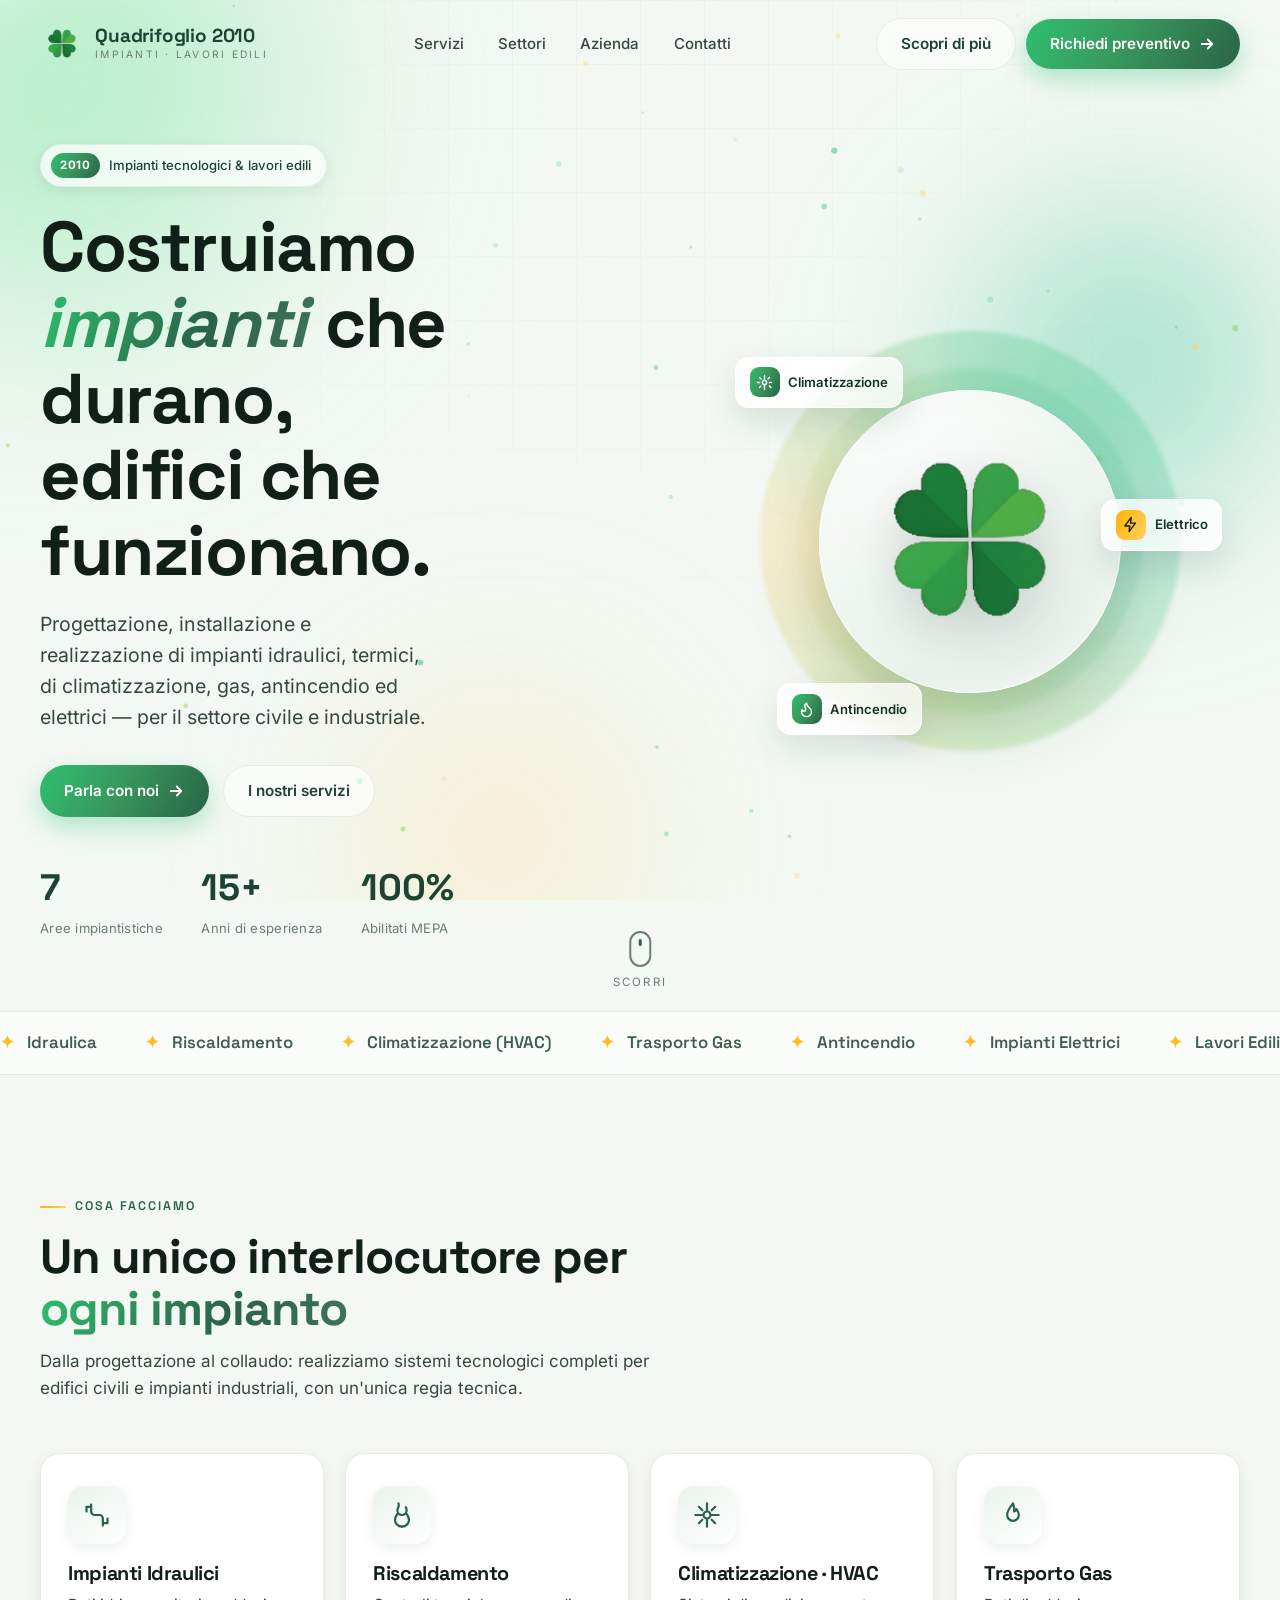
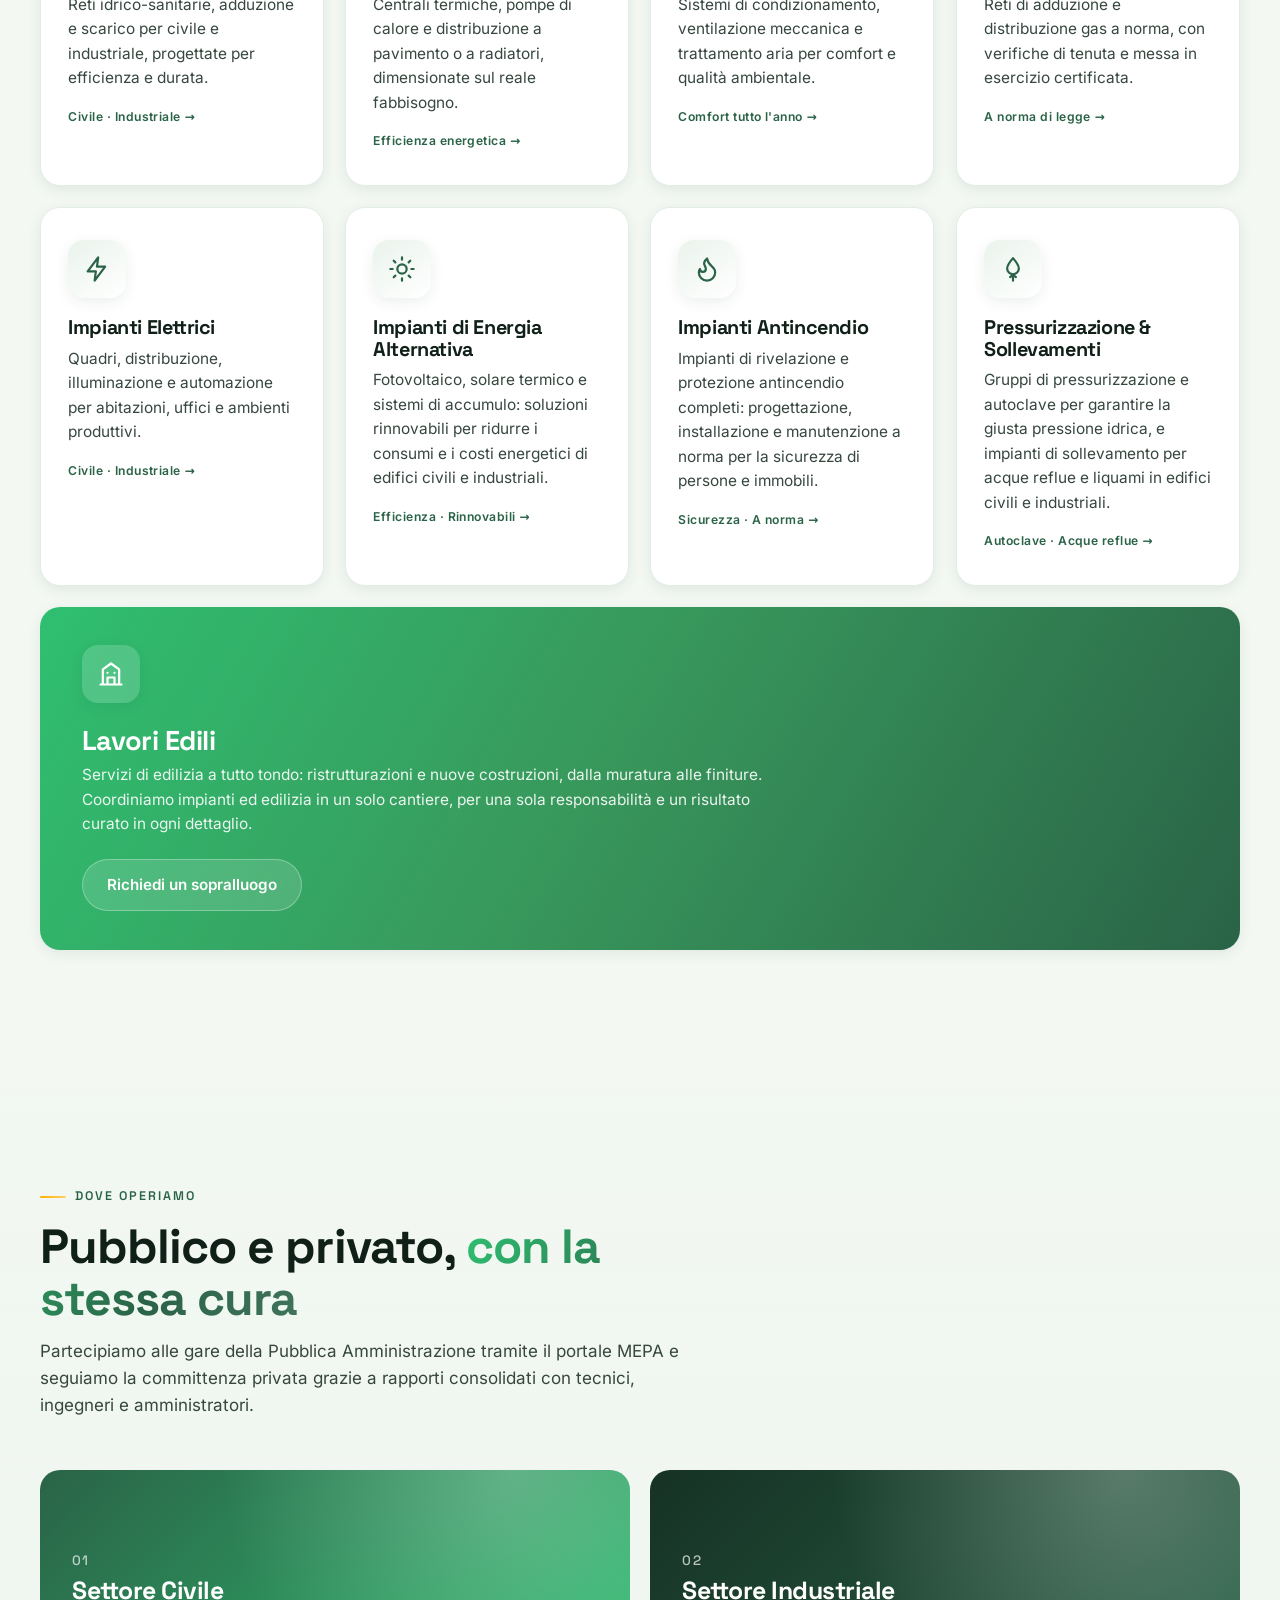
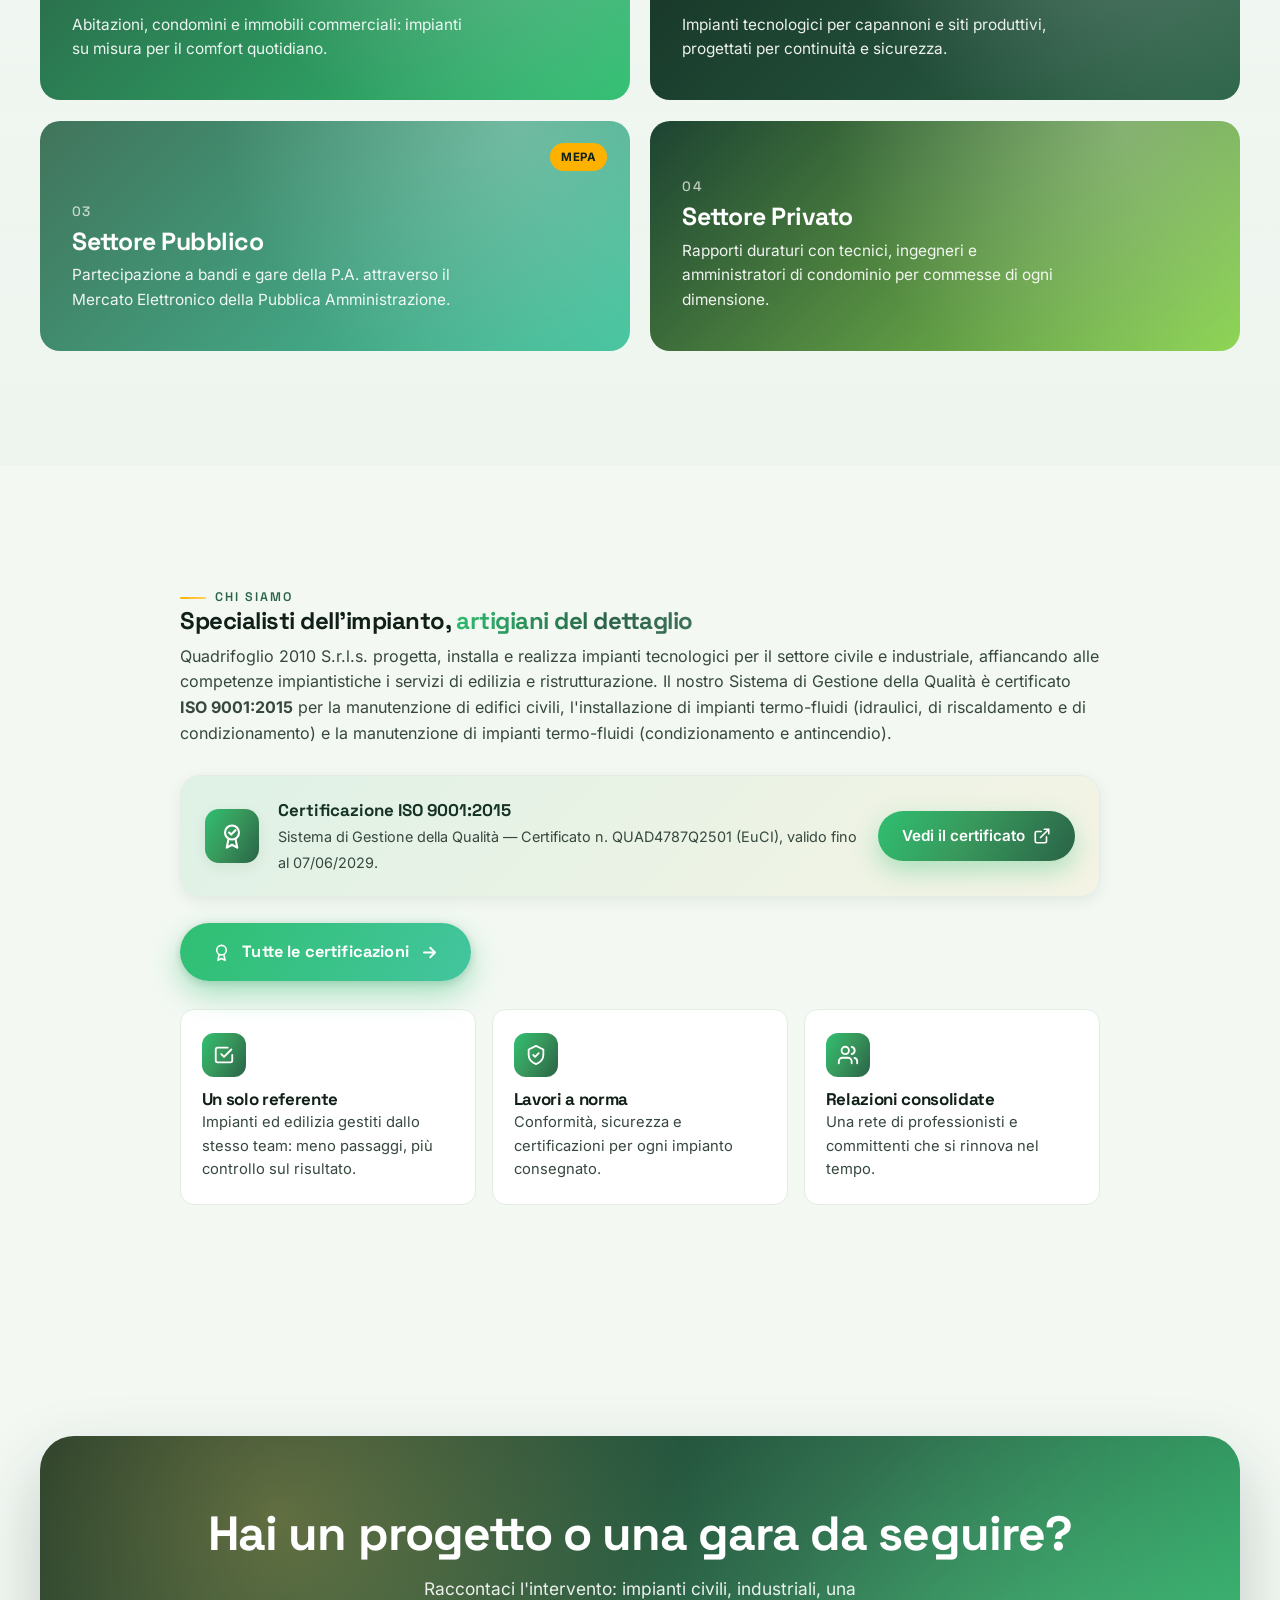
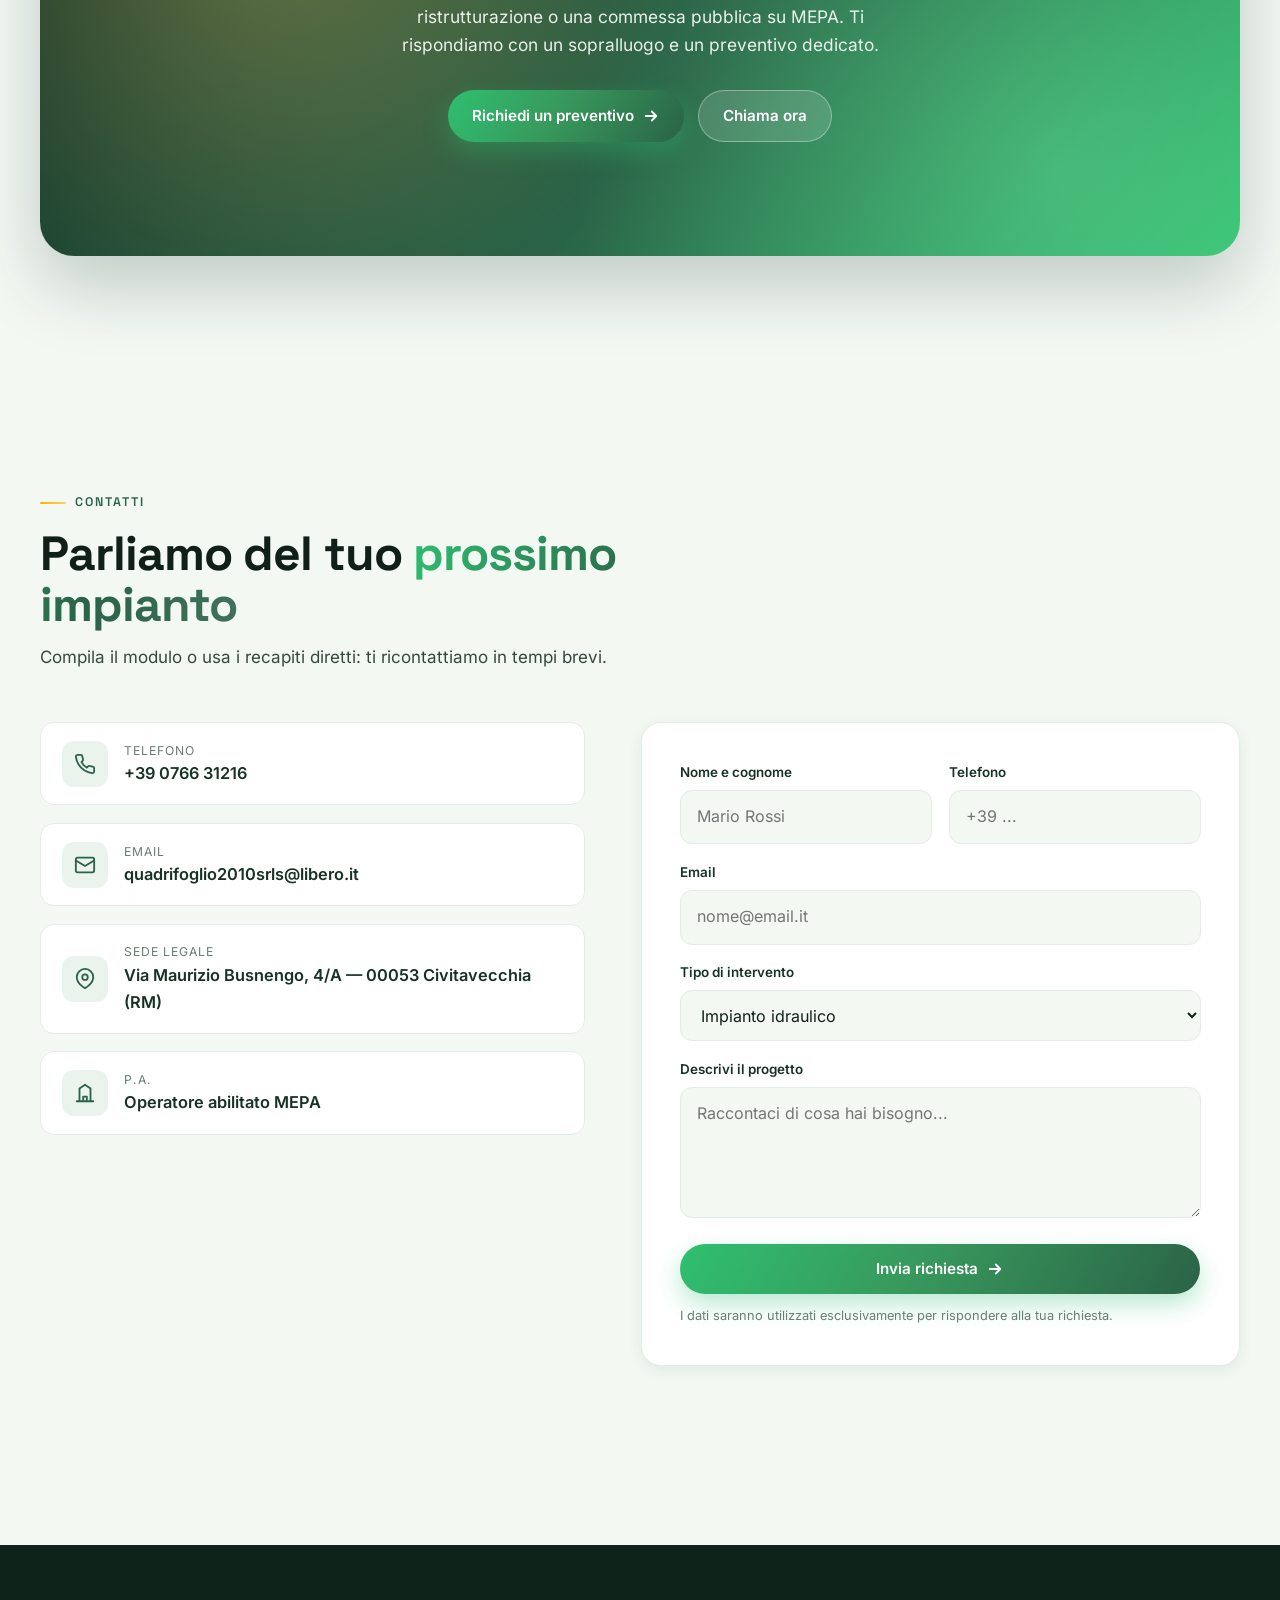
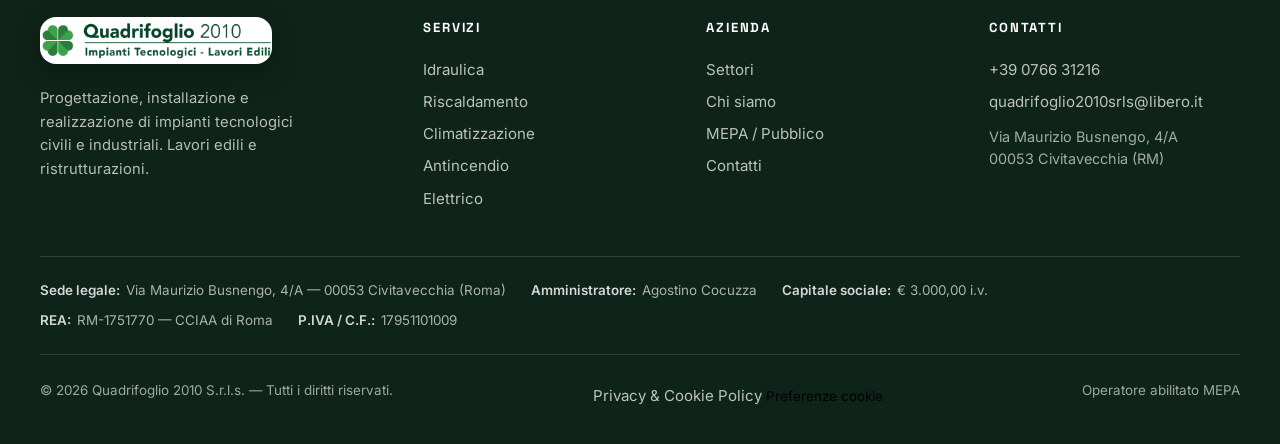
==== commit fccda989: "Update index.html" ====
--- a/index.html
+++ b/index.html
@@ -3,18 +3,109 @@
 <head>
 <meta charset="UTF-8">
 <meta name="viewport" content="width=device-width, initial-scale=1.0">
-<meta name="description" content="Quadrifoglio 2010 S.r.l.s. — Progettazione, installazione e realizzazione di impianti tecnologici civili e industriali: idraulici, termici, climatizzazione, gas, antincendio ed elettrici. Lavori edili e ristrutturazioni. Sistema di Gestione della Qualità certificato ISO 9001:2015. Operiamo su MEPA e nel settore privato.">
-<title>Quadrifoglio 2010 S.r.l.s. — Impianti Tecnologici · Lavori Edili</title>
-
-<!-- Fonts -->
-<link rel="preconnect" href="https://fonts.googleapis.com">
-<link rel="preconnect" href="https://fonts.gstatic.com" crossorigin>
-<link href="https://fonts.googleapis.com/css2?family=Inter:wght@400;500;600;700&family=Space+Grotesk:wght@500;600;700&display=swap" rel="stylesheet">
+<meta name="description" content="Quadrifoglio 2010 S.r.l.s. — Progettazione, installazione e realizzazione di impianti tecnologici civili e industriali: idraulici, termici, climatizzazione, gas, antincendio ed elettrici. Lavori edili e ristrutturazioni. Sistema di Gestione della Qualità certificato ISO 9001:2015. Operiamo su MEPA e nel settore privato a Civitavecchia (Roma) e nel Lazio.">
+<title>Quadrifoglio 2010 S.r.l.s. — Impianti Tecnologici · Lavori Edili a Civitavecchia</title>
+
+<!-- ============ SEO ============ -->
+<meta name="robots" content="index, follow, max-image-preview:large, max-snippet:-1">
+<meta name="author" content="Quadrifoglio 2010 S.r.l.s.">
+<meta name="keywords" content="impianti tecnologici, impianti idraulici, riscaldamento, climatizzazione, HVAC, trasporto gas, impianti antincendio, impianti elettrici, fotovoltaico, energia alternativa, lavori edili, ristrutturazioni, MEPA, Civitavecchia, Roma, Lazio, ISO 9001">
+<link rel="canonical" href="https://quadrifoglio2010srls.com/">
+<meta name="theme-color" content="#2fbf71">
+
+<!-- Geo / local SEO -->
+<meta name="geo.region" content="IT-RM">
+<meta name="geo.placename" content="Civitavecchia">
+<meta name="geo.position" content="42.0924;11.7957">
+<meta name="ICBM" content="42.0924, 11.7957">
+
+<!-- Open Graph -->
+<meta property="og:type" content="website">
+<meta property="og:site_name" content="Quadrifoglio 2010 S.r.l.s.">
+<meta property="og:locale" content="it_IT">
+<meta property="og:title" content="Quadrifoglio 2010 S.r.l.s. — Impianti Tecnologici · Lavori Edili">
+<meta property="og:description" content="Progettazione, installazione e realizzazione di impianti tecnologici civili e industriali e lavori edili. Qualità certificata ISO 9001:2015. Civitavecchia (Roma) — operatore MEPA.">
+<meta property="og:url" content="https://quadrifoglio2010srls.com/">
+<meta property="og:image" content="https://quadrifoglio2010srls.com/assets/logo-full.png">
+<meta property="og:image:alt" content="Quadrifoglio 2010 S.r.l.s. — Impianti Tecnologici · Lavori Edili">
+
+<!-- Twitter -->
+<meta name="twitter:card" content="summary_large_image">
+<meta name="twitter:title" content="Quadrifoglio 2010 S.r.l.s. — Impianti Tecnologici · Lavori Edili">
+<meta name="twitter:description" content="Impianti tecnologici civili e industriali e lavori edili. Qualità certificata ISO 9001:2015. Civitavecchia (Roma) — operatore MEPA.">
+<meta name="twitter:image" content="https://quadrifoglio2010srls.com/assets/logo-full.png">
+
+<link rel="manifest" href="site.webmanifest">
+
+<!-- Self-hosted fonts (GDPR: no request to Google servers, no visitor IP shared) -->
+<link rel="preload" href="assets/fonts/UcC73FwrK3iLTeHuS_nVMrMxCp50SjIa1ZL7.woff2" as="font" type="font/woff2" crossorigin>
+<link rel="preload" href="assets/fonts/V8mDoQDjQSkFtoMM3T6r8E7mPbF4Cw.woff2" as="font" type="font/woff2" crossorigin>
+<!-- Preload the hero/LCP image so it is fetched immediately, off the critical chain -->
+<link rel="preload" href="assets/logo-clover.png" as="image" fetchpriority="high">
+<!-- Self-hosted fonts inlined (no render-blocking request; woff2 are preloaded above) -->
+<style>@font-face{font-family:'Inter';font-style:normal;font-weight:400;font-display:swap;src:url(assets/fonts/UcC73FwrK3iLTeHuS_nVMrMxCp50SjIa2JL7SUc.woff2) format('woff2');unicode-range:U+0460-052F,U+1C80-1C8A,U+20B4,U+2DE0-2DFF,U+A640-A69F,U+FE2E-FE2F}@font-face{font-family:'Inter';font-style:normal;font-weight:400;font-display:swap;src:url(assets/fonts/UcC73FwrK3iLTeHuS_nVMrMxCp50SjIa0ZL7SUc.woff2) format('woff2');unicode-range:U+0301,U+0400-045F,U+0490-0491,U+04B0-04B1,U+2116}@font-face{font-family:'Inter';font-style:normal;font-weight:400;font-display:swap;src:url(assets/fonts/UcC73FwrK3iLTeHuS_nVMrMxCp50SjIa2ZL7SUc.woff2) format('woff2');unicode-range:U+1F00-1FFF}@font-face{font-family:'Inter';font-style:normal;font-weight:400;font-display:swap;src:url(assets/fonts/UcC73FwrK3iLTeHuS_nVMrMxCp50SjIa1pL7SUc.woff2) format('woff2');unicode-range:U+0370-0377,U+037A-037F,U+0384-038A,U+038C,U+038E-03A1,U+03A3-03FF}@font-face{font-family:'Inter';font-style:normal;font-weight:400;font-display:swap;src:url(assets/fonts/UcC73FwrK3iLTeHuS_nVMrMxCp50SjIa2pL7SUc.woff2) format('woff2');unicode-range:U+0102-0103,U+0110-0111,U+0128-0129,U+0168-0169,U+01A0-01A1,U+01AF-01B0,U+0300-0301,U+0303-0304,U+0308-0309,U+0323,U+0329,U+1EA0-1EF9,U+20AB}@font-face{font-family:'Inter';font-style:normal;font-weight:400;font-display:swap;src:url(assets/fonts/UcC73FwrK3iLTeHuS_nVMrMxCp50SjIa25L7SUc.woff2) format('woff2');unicode-range:U+0100-02BA,U+02BD-02C5,U+02C7-02CC,U+02CE-02D7,U+02DD-02FF,U+0304,U+0308,U+0329,U+1D00-1DBF,U+1E00-1E9F,U+1EF2-1EFF,U+2020,U+20A0-20AB,U+20AD-20C0,U+2113,U+2C60-2C7F,U+A720-A7FF}@font-face{font-family:'Inter';font-style:normal;font-weight:400;font-display:swap;src:url(assets/fonts/UcC73FwrK3iLTeHuS_nVMrMxCp50SjIa1ZL7.woff2) format('woff2');unicode-range:U+0000-00FF,U+0131,U+0152-0153,U+02BB-02BC,U+02C6,U+02DA,U+02DC,U+0304,U+0308,U+0329,U+2000-206F,U+20AC,U+2122,U+2191,U+2193,U+2212,U+2215,U+FEFF,U+FFFD}@font-face{font-family:'Inter';font-style:normal;font-weight:500;font-display:swap;src:url(assets/fonts/UcC73FwrK3iLTeHuS_nVMrMxCp50SjIa2JL7SUc.woff2) format('woff2');unicode-range:U+0460-052F,U+1C80-1C8A,U+20B4,U+2DE0-2DFF,U+A640-A69F,U+FE2E-FE2F}@font-face{font-family:'Inter';font-style:normal;font-weight:500;font-display:swap;src:url(assets/fonts/UcC73FwrK3iLTeHuS_nVMrMxCp50SjIa0ZL7SUc.woff2) format('woff2');unicode-range:U+0301,U+0400-045F,U+0490-0491,U+04B0-04B1,U+2116}@font-face{font-family:'Inter';font-style:normal;font-weight:500;font-display:swap;src:url(assets/fonts/UcC73FwrK3iLTeHuS_nVMrMxCp50SjIa2ZL7SUc.woff2) format('woff2');unicode-range:U+1F00-1FFF}@font-face{font-family:'Inter';font-style:normal;font-weight:500;font-display:swap;src:url(assets/fonts/UcC73FwrK3iLTeHuS_nVMrMxCp50SjIa1pL7SUc.woff2) format('woff2');unicode-range:U+0370-0377,U+037A-037F,U+0384-038A,U+038C,U+038E-03A1,U+03A3-03FF}@font-face{font-family:'Inter';font-style:normal;font-weight:500;font-display:swap;src:url(assets/fonts/UcC73FwrK3iLTeHuS_nVMrMxCp50SjIa2pL7SUc.woff2) format('woff2');unicode-range:U+0102-0103,U+0110-0111,U+0128-0129,U+0168-0169,U+01A0-01A1,U+01AF-01B0,U+0300-0301,U+0303-0304,U+0308-0309,U+0323,U+0329,U+1EA0-1EF9,U+20AB}@font-face{font-family:'Inter';font-style:normal;font-weight:500;font-display:swap;src:url(assets/fonts/UcC73FwrK3iLTeHuS_nVMrMxCp50SjIa25L7SUc.woff2) format('woff2');unicode-range:U+0100-02BA,U+02BD-02C5,U+02C7-02CC,U+02CE-02D7,U+02DD-02FF,U+0304,U+0308,U+0329,U+1D00-1DBF,U+1E00-1E9F,U+1EF2-1EFF,U+2020,U+20A0-20AB,U+20AD-20C0,U+2113,U+2C60-2C7F,U+A720-A7FF}@font-face{font-family:'Inter';font-style:normal;font-weight:500;font-display:swap;src:url(assets/fonts/UcC73FwrK3iLTeHuS_nVMrMxCp50SjIa1ZL7.woff2) format('woff2');unicode-range:U+0000-00FF,U+0131,U+0152-0153,U+02BB-02BC,U+02C6,U+02DA,U+02DC,U+0304,U+0308,U+0329,U+2000-206F,U+20AC,U+2122,U+2191,U+2193,U+2212,U+2215,U+FEFF,U+FFFD}@font-face{font-family:'Inter';font-style:normal;font-weight:600;font-display:swap;src:url(assets/fonts/UcC73FwrK3iLTeHuS_nVMrMxCp50SjIa2JL7SUc.woff2) format('woff2');unicode-range:U+0460-052F,U+1C80-1C8A,U+20B4,U+2DE0-2DFF,U+A640-A69F,U+FE2E-FE2F}@font-face{font-family:'Inter';font-style:normal;font-weight:600;font-display:swap;src:url(assets/fonts/UcC73FwrK3iLTeHuS_nVMrMxCp50SjIa0ZL7SUc.woff2) format('woff2');unicode-range:U+0301,U+0400-045F,U+0490-0491,U+04B0-04B1,U+2116}@font-face{font-family:'Inter';font-style:normal;font-weight:600;font-display:swap;src:url(assets/fonts/UcC73FwrK3iLTeHuS_nVMrMxCp50SjIa2ZL7SUc.woff2) format('woff2');unicode-range:U+1F00-1FFF}@font-face{font-family:'Inter';font-style:normal;font-weight:600;font-display:swap;src:url(assets/fonts/UcC73FwrK3iLTeHuS_nVMrMxCp50SjIa1pL7SUc.woff2) format('woff2');unicode-range:U+0370-0377,U+037A-037F,U+0384-038A,U+038C,U+038E-03A1,U+03A3-03FF}@font-face{font-family:'Inter';font-style:normal;font-weight:600;font-display:swap;src:url(assets/fonts/UcC73FwrK3iLTeHuS_nVMrMxCp50SjIa2pL7SUc.woff2) format('woff2');unicode-range:U+0102-0103,U+0110-0111,U+0128-0129,U+0168-0169,U+01A0-01A1,U+01AF-01B0,U+0300-0301,U+0303-0304,U+0308-0309,U+0323,U+0329,U+1EA0-1EF9,U+20AB}@font-face{font-family:'Inter';font-style:normal;font-weight:600;font-display:swap;src:url(assets/fonts/UcC73FwrK3iLTeHuS_nVMrMxCp50SjIa25L7SUc.woff2) format('woff2');unicode-range:U+0100-02BA,U+02BD-02C5,U+02C7-02CC,U+02CE-02D7,U+02DD-02FF,U+0304,U+0308,U+0329,U+1D00-1DBF,U+1E00-1E9F,U+1EF2-1EFF,U+2020,U+20A0-20AB,U+20AD-20C0,U+2113,U+2C60-2C7F,U+A720-A7FF}@font-face{font-family:'Inter';font-style:normal;font-weight:600;font-display:swap;src:url(assets/fonts/UcC73FwrK3iLTeHuS_nVMrMxCp50SjIa1ZL7.woff2) format('woff2');unicode-range:U+0000-00FF,U+0131,U+0152-0153,U+02BB-02BC,U+02C6,U+02DA,U+02DC,U+0304,U+0308,U+0329,U+2000-206F,U+20AC,U+2122,U+2191,U+2193,U+2212,U+2215,U+FEFF,U+FFFD}@font-face{font-family:'Inter';font-style:normal;font-weight:700;font-display:swap;src:url(assets/fonts/UcC73FwrK3iLTeHuS_nVMrMxCp50SjIa2JL7SUc.woff2) format('woff2');unicode-range:U+0460-052F,U+1C80-1C8A,U+20B4,U+2DE0-2DFF,U+A640-A69F,U+FE2E-FE2F}@font-face{font-family:'Inter';font-style:normal;font-weight:700;font-display:swap;src:url(assets/fonts/UcC73FwrK3iLTeHuS_nVMrMxCp50SjIa0ZL7SUc.woff2) format('woff2');unicode-range:U+0301,U+0400-045F,U+0490-0491,U+04B0-04B1,U+2116}@font-face{font-family:'Inter';font-style:normal;font-weight:700;font-display:swap;src:url(assets/fonts/UcC73FwrK3iLTeHuS_nVMrMxCp50SjIa2ZL7SUc.woff2) format('woff2');unicode-range:U+1F00-1FFF}@font-face{font-family:'Inter';font-style:normal;font-weight:700;font-display:swap;src:url(assets/fonts/UcC73FwrK3iLTeHuS_nVMrMxCp50SjIa1pL7SUc.woff2) format('woff2');unicode-range:U+0370-0377,U+037A-037F,U+0384-038A,U+038C,U+038E-03A1,U+03A3-03FF}@font-face{font-family:'Inter';font-style:normal;font-weight:700;font-display:swap;src:url(assets/fonts/UcC73FwrK3iLTeHuS_nVMrMxCp50SjIa2pL7SUc.woff2) format('woff2');unicode-range:U+0102-0103,U+0110-0111,U+0128-0129,U+0168-0169,U+01A0-01A1,U+01AF-01B0,U+0300-0301,U+0303-0304,U+0308-0309,U+0323,U+0329,U+1EA0-1EF9,U+20AB}@font-face{font-family:'Inter';font-style:normal;font-weight:700;font-display:swap;src:url(assets/fonts/UcC73FwrK3iLTeHuS_nVMrMxCp50SjIa25L7SUc.woff2) format('woff2');unicode-range:U+0100-02BA,U+02BD-02C5,U+02C7-02CC,U+02CE-02D7,U+02DD-02FF,U+0304,U+0308,U+0329,U+1D00-1DBF,U+1E00-1E9F,U+1EF2-1EFF,U+2020,U+20A0-20AB,U+20AD-20C0,U+2113,U+2C60-2C7F,U+A720-A7FF}@font-face{font-family:'Inter';font-style:normal;font-weight:700;font-display:swap;src:url(assets/fonts/UcC73FwrK3iLTeHuS_nVMrMxCp50SjIa1ZL7.woff2) format('woff2');unicode-range:U+0000-00FF,U+0131,U+0152-0153,U+02BB-02BC,U+02C6,U+02DA,U+02DC,U+0304,U+0308,U+0329,U+2000-206F,U+20AC,U+2122,U+2191,U+2193,U+2212,U+2215,U+FEFF,U+FFFD}@font-face{font-family:'Space Grotesk';font-style:normal;font-weight:500;font-display:swap;src:url(assets/fonts/V8mDoQDjQSkFtoMM3T6r8E7mPb54C-s0.woff2) format('woff2');unicode-range:U+0102-0103,U+0110-0111,U+0128-0129,U+0168-0169,U+01A0-01A1,U+01AF-01B0,U+0300-0301,U+0303-0304,U+0308-0309,U+0323,U+0329,U+1EA0-1EF9,U+20AB}@font-face{font-family:'Space Grotesk';font-style:normal;font-weight:500;font-display:swap;src:url(assets/fonts/V8mDoQDjQSkFtoMM3T6r8E7mPb94C-s0.woff2) format('woff2');unicode-range:U+0100-02BA,U+02BD-02C5,U+02C7-02CC,U+02CE-02D7,U+02DD-02FF,U+0304,U+0308,U+0329,U+1D00-1DBF,U+1E00-1E9F,U+1EF2-1EFF,U+2020,U+20A0-20AB,U+20AD-20C0,U+2113,U+2C60-2C7F,U+A720-A7FF}@font-face{font-family:'Space Grotesk';font-style:normal;font-weight:500;font-display:swap;src:url(assets/fonts/V8mDoQDjQSkFtoMM3T6r8E7mPbF4Cw.woff2) format('woff2');unicode-range:U+0000-00FF,U+0131,U+0152-0153,U+02BB-02BC,U+02C6,U+02DA,U+02DC,U+0304,U+0308,U+0329,U+2000-206F,U+20AC,U+2122,U+2191,U+2193,U+2212,U+2215,U+FEFF,U+FFFD}@font-face{font-family:'Space Grotesk';font-style:normal;font-weight:600;font-display:swap;src:url(assets/fonts/V8mDoQDjQSkFtoMM3T6r8E7mPb54C-s0.woff2) format('woff2');unicode-range:U+0102-0103,U+0110-0111,U+0128-0129,U+0168-0169,U+01A0-01A1,U+01AF-01B0,U+0300-0301,U+0303-0304,U+0308-0309,U+0323,U+0329,U+1EA0-1EF9,U+20AB}@font-face{font-family:'Space Grotesk';font-style:normal;font-weight:600;font-display:swap;src:url(assets/fonts/V8mDoQDjQSkFtoMM3T6r8E7mPb94C-s0.woff2) format('woff2');unicode-range:U+0100-02BA,U+02BD-02C5,U+02C7-02CC,U+02CE-02D7,U+02DD-02FF,U+0304,U+0308,U+0329,U+1D00-1DBF,U+1E00-1E9F,U+1EF2-1EFF,U+2020,U+20A0-20AB,U+20AD-20C0,U+2113,U+2C60-2C7F,U+A720-A7FF}@font-face{font-family:'Space Grotesk';font-style:normal;font-weight:600;font-display:swap;src:url(assets/fonts/V8mDoQDjQSkFtoMM3T6r8E7mPbF4Cw.woff2) format('woff2');unicode-range:U+0000-00FF,U+0131,U+0152-0153,U+02BB-02BC,U+02C6,U+02DA,U+02DC,U+0304,U+0308,U+0329,U+2000-206F,U+20AC,U+2122,U+2191,U+2193,U+2212,U+2215,U+FEFF,U+FFFD}@font-face{font-family:'Space Grotesk';font-style:normal;font-weight:700;font-display:swap;src:url(assets/fonts/V8mDoQDjQSkFtoMM3T6r8E7mPb54C-s0.woff2) format('woff2');unicode-range:U+0102-0103,U+0110-0111,U+0128-0129,U+0168-0169,U+01A0-01A1,U+01AF-01B0,U+0300-0301,U+0303-0304,U+0308-0309,U+0323,U+0329,U+1EA0-1EF9,U+20AB}@font-face{font-family:'Space Grotesk';font-style:normal;font-weight:700;font-display:swap;src:url(assets/fonts/V8mDoQDjQSkFtoMM3T6r8E7mPb94C-s0.woff2) format('woff2');unicode-range:U+0100-02BA,U+02BD-02C5,U+02C7-02CC,U+02CE-02D7,U+02DD-02FF,U+0304,U+0308,U+0329,U+1D00-1DBF,U+1E00-1E9F,U+1EF2-1EFF,U+2020,U+20A0-20AB,U+20AD-20C0,U+2113,U+2C60-2C7F,U+A720-A7FF}@font-face{font-family:'Space Grotesk';font-style:normal;font-weight:700;font-display:swap;src:url(assets/fonts/V8mDoQDjQSkFtoMM3T6r8E7mPbF4Cw.woff2) format('woff2');unicode-range:U+0000-00FF,U+0131,U+0152-0153,U+02BB-02BC,U+02C6,U+02DA,U+02DC,U+0304,U+0308,U+0329,U+2000-206F,U+20AC,U+2122,U+2191,U+2193,U+2212,U+2215,U+FEFF,U+FFFD}</style>
 
 <link rel="stylesheet" href="styles.css">
 
 <!-- Vivid four-leaf clover favicon -->
 <link rel="icon" href="data:image/svg+xml,%3Csvg xmlns='http://www.w3.org/2000/svg' viewBox='0 0 100 100'%3E%3Cg transform='translate(50 52)'%3E%3Cpath d='M0 0C-7-12-26-12-26-26-26-38-13-41 0-31 13-41 26-38 26-26 26-12 7-12 0 0Z' fill='%232fbf71'/%3E%3Cpath d='M0 0C-7-12-26-12-26-26-26-38-13-41 0-31 13-41 26-38 26-26 26-12 7-12 0 0Z' fill='%238bd450' transform='rotate(90)'/%3E%3Cpath d='M0 0C-7-12-26-12-26-26-26-38-13-41 0-31 13-41 26-38 26-26 26-12 7-12 0 0Z' fill='%2343c59e' transform='rotate(180)'/%3E%3Cpath d='M0 0C-7-12-26-12-26-26-26-38-13-41 0-31 13-41 26-38 26-26 26-12 7-12 0 0Z' fill='%236fe39a' transform='rotate(270)'/%3E%3C/g%3E%3C/svg%3E">
+
+<!-- ============ STRUCTURED DATA (JSON-LD) ============ -->
+<script type="application/ld+json">
+{
+  "@context": "https://schema.org",
+  "@graph": [
+    {
+      "@type": ["GeneralContractor", "HVACBusiness", "Plumber", "Electrician"],
+      "@id": "https://quadrifoglio2010srls.com/#business",
+      "name": "Quadrifoglio 2010 S.r.l.s.",
+      "legalName": "Quadrifoglio 2010 S.r.l.s.",
+      "url": "https://quadrifoglio2010srls.com/",
+      "logo": "https://quadrifoglio2010srls.com/assets/logo-full.png",
+      "image": "https://quadrifoglio2010srls.com/assets/logo-full.png",
+      "description": "Progettazione, installazione e realizzazione di impianti tecnologici civili e industriali (idraulici, riscaldamento, climatizzazione, gas, antincendio, elettrici, energia alternativa) e lavori edili. Sistema di Gestione della Qualità certificato ISO 9001:2015. Operatore abilitato MEPA.",
+      "telephone": "+390766 31216",
+      "email": "quadrifoglio2010srls@libero.it",
+      "foundingDate": "2010",
+      "founder": { "@type": "Person", "name": "Agostino Cocuzza" },
+      "vatID": "IT17951101009",
+      "taxID": "17951101009",
+      "priceRange": "€€",
+      "address": {
+        "@type": "PostalAddress",
+        "streetAddress": "Via Maurizio Busnengo, 4/A",
+        "addressLocality": "Civitavecchia",
+        "addressRegion": "RM",
+        "postalCode": "00053",
+        "addressCountry": "IT"
+      },
+      "geo": { "@type": "GeoCoordinates", "latitude": 42.0924, "longitude": 11.7957 },
+      "areaServed": [
+        { "@type": "AdministrativeArea", "name": "Lazio" },
+        { "@type": "Country", "name": "Italia" }
+      ],
+      "knowsAbout": [
+        "Impianti idraulici", "Riscaldamento", "Climatizzazione e HVAC",
+        "Trasporto gas", "Impianti antincendio", "Impianti elettrici",
+        "Energia alternativa e fotovoltaico", "Lavori edili e ristrutturazioni"
+      ],
+      "hasCredential": {
+        "@type": "EducationalOccupationalCredential",
+        "credentialCategory": "ISO 9001:2015",
+        "name": "Certificazione ISO 9001:2015 — Sistema di Gestione della Qualità"
+      }
+    },
+    {
+      "@type": "WebSite",
+      "@id": "https://quadrifoglio2010srls.com/#website",
+      "url": "https://quadrifoglio2010srls.com/",
+      "name": "Quadrifoglio 2010 S.r.l.s.",
+      "inLanguage": "it-IT",
+      "publisher": { "@id": "https://quadrifoglio2010srls.com/#business" }
+    }
+  ]
+}
+</script>
 </head>
 <body>
 
@@ -112,7 +203,7 @@
         <span class="clover-ring"></span>
         <span class="clover-ring r2"></span>
         <span class="clover-disc"></span>
-        <img class="clover-hero" data-tilt src="assets/logo-clover.png" alt="Quadrifoglio 2010">
+        <img class="clover-hero" data-tilt src="assets/logo-clover.png" alt="Quadrifoglio 2010" width="512" height="512" fetchpriority="high" decoding="async">
 
         <div class="chip c1">
           <i><svg viewBox="0 0 24 24" fill="none" stroke="currentColor" stroke-width="2" stroke-linecap="round" stroke-linejoin="round"><path d="M12 2v6M12 22v-6M5 12H2m20 0h-3M7 7 5 5m12 2 2-2M7 17l-2 2m14-2 2 2"/><circle cx="12" cy="12" r="3"/></svg></i>
@@ -409,7 +500,7 @@
     <div class="footer-grid">
       <div class="footer-brand">
         <a class="footer-logo-wrap" href="#top" aria-label="Quadrifoglio 2010 — home">
-          <img class="footer-logo" src="assets/logo-full.png" alt="Quadrifoglio 2010 — Impianti Tecnologici · Lavori Edili">
+          <img class="footer-logo" src="assets/logo-full.png" alt="Quadrifoglio 2010 — Impianti Tecnologici · Lavori Edili" width="640" height="101" loading="lazy" decoding="async">
         </a>
         <p>Progettazione, installazione e realizzazione di impianti tecnologici civili e industriali. Lavori edili e ristrutturazioni.</p>
       </div>
@@ -446,6 +537,10 @@
 
     <div class="footer-bottom">
       <span>© <span id="year">2026</span> Quadrifoglio 2010 S.r.l.s. — Tutti i diritti riservati.</span>
+      <span class="footer-links">
+        <a href="privacy.html" id="privacyLink">Privacy &amp; Cookie Policy</a>
+        <button type="button" class="footer-cookie-btn" id="cookiePrefsBtn">Preferenze cookie</button>
+      </span>
       <span>Operatore abilitato MEPA</span>
     </div>
   </div>
@@ -483,11 +578,14 @@
   if (reduceMotion || !("IntersectionObserver" in window)) {
     reveals.forEach(el => el.classList.add("in"));
   } else {
+    /* Generous rootMargin: start the reveal well before the element
+       reaches the viewport, so content is already faded-in by the time
+       you scroll to it (no blank/flash pop-in on fast scroll). */
     const io = new IntersectionObserver((entries, obs) => {
       entries.forEach(e => {
         if (e.isIntersecting) { e.target.classList.add("in"); obs.unobserve(e.target); }
       });
-    }, { threshold: 0.14, rootMargin: "0px 0px -8% 0px" });
+    }, { threshold: 0, rootMargin: "200px 0px 700px 0px" });
     reveals.forEach(el => io.observe(el));
   }
 
@@ -517,13 +615,22 @@
     document.querySelectorAll("[data-tilt]").forEach(el => {
       const host = el.closest(".card") || el;
       const max = el.classList.contains("clover-hero") || el.classList.contains("ghost-clover") ? 14 : 7;
+      /* Cache the rect on enter and batch the transform into one rAF per
+         frame — avoids a layout read + style write on every mousemove. */
+      let rect = null, lastX = 0, lastY = 0, ticking = false;
+      const apply = () => {
+        ticking = false;
+        if (!rect) return;
+        const px = (lastX - rect.left) / rect.width - 0.5;
+        const py = (lastY - rect.top) / rect.height - 0.5;
+        el.style.transform = `perspective(800px) rotateY(${px * max}deg) rotateX(${-py * max}deg)`;
+      };
+      host.addEventListener("mouseenter", () => { rect = host.getBoundingClientRect(); });
       host.addEventListener("mousemove", ev => {
-        const r = host.getBoundingClientRect();
-        const px = (ev.clientX - r.left) / r.width - 0.5;
-        const py = (ev.clientY - r.top) / r.height - 0.5;
-        el.style.transform = `perspective(800px) rotateY(${px * max}deg) rotateX(${-py * max}deg)`;
+        lastX = ev.clientX; lastY = ev.clientY;
+        if (!ticking) { ticking = true; requestAnimationFrame(apply); }
       });
-      host.addEventListener("mouseleave", () => { el.style.transform = ""; });
+      host.addEventListener("mouseleave", () => { rect = null; el.style.transform = ""; });
     });
   }
 
@@ -531,7 +638,7 @@
   const canvas = document.getElementById("particles");
   if (!reduceMotion && canvas) {
     const ctx = canvas.getContext("2d");
-    let w, h, particles, raf;
+    let w, h, particles, raf = 0, running = false;
     const COLORS = ["#2fbf71", "#6fe39a", "#43c59e", "#8bd450", "#ffd166"];
     const resize = () => {
       w = canvas.width = window.innerWidth;
@@ -556,13 +663,17 @@
         ctx.beginPath(); ctx.arc(p.x, p.y, p.r, 0, Math.PI * 2); ctx.fill();
       }
       ctx.globalAlpha = 1;
-      raf = requestAnimationFrame(draw);
     };
-    resize(); draw();
-    let t; window.addEventListener("resize", () => { clearTimeout(t); t = setTimeout(resize, 200); });
-    document.addEventListener("visibilitychange", () => {
-      if (document.hidden) cancelAnimationFrame(raf); else draw();
-    });
+    /* Single-owner rAF loop. The `running` flag makes start() idempotent
+       and lets any stale frame (e.g. one queued while the tab was hidden)
+       exit cleanly instead of forking a second loop — which previously
+       doubled CPU/GPU use on every tab hide/show cycle. */
+    const frame = () => { if (!running) return; draw(); raf = requestAnimationFrame(frame); };
+    const start = () => { if (running) return; running = true; raf = requestAnimationFrame(frame); };
+    const stop  = () => { running = false; cancelAnimationFrame(raf); raf = 0; };
+    resize(); start();
+    let t; window.addEventListener("resize", () => { clearTimeout(t); t = setTimeout(resize, 200); }, { passive: true });
+    document.addEventListener("visibilitychange", () => { if (document.hidden) stop(); else start(); });
   }
 
   /* ---- Contact form -> email to the company inbox via the visitor's mail app ---- */
@@ -591,5 +702,8 @@
   document.getElementById("year").textContent = new Date().getFullYear();
 })();
 </script>
+
+<!-- ============ PRIVACY / COOKIE CONSENT (GDPR) ============ -->
+<script src="privacy.js" defer></script>
 </body>
 </html>
--- a/styles.css
+++ b/styles.css
@@ -231,7 +231,9 @@
 @keyframes scrollx { to { transform: translateX(-50%); } }
 
 /* ---------- 8. SERVICES ---------- */
-.services-grid { display: grid; grid-template-columns: repeat(auto-fit, minmax(270px, 1fr)); gap: 1.3rem; }
+.services-grid { display: grid; grid-template-columns: repeat(4, 1fr); gap: 1.3rem; }
+/* keep 4 per row as long as they fit; drop to 2 only when too narrow */
+@media (max-width: 720px) { .services-grid { grid-template-columns: repeat(2, 1fr); } }
 .card {
   position: relative; padding: 2rem 1.7rem; border-radius: var(--radius); background: var(--paper);
   border: 1px solid var(--line); box-shadow: var(--shadow-sm); overflow: hidden;
@@ -269,6 +271,14 @@
 .card.feature:hover .icon { background: var(--accent); color: var(--green-900); }
 .card.feature .btn-ghost { margin-top: 1.4rem; background: rgba(255,255,255,.14); color: #fff; border-color: rgba(255,255,255,.3); }
 .card.feature .btn-ghost:hover { background: #fff; color: var(--green-700); }
+
+/* full-width green strip variant */
+.card.feature.full { grid-column: 1 / -1; }
+.card.feature.full .icon { margin-bottom: 1.4rem; }
+@media (min-width: 760px) {
+  .card.feature.full { padding: 2.4rem 2.6rem; }
+  .card.feature.full p { max-width: 70ch; }
+}
 
 /* ---------- 9. SECTORS (split panels) ---------- */
 .sectors { background: linear-gradient(180deg, transparent, rgba(234,243,236,.6)); }
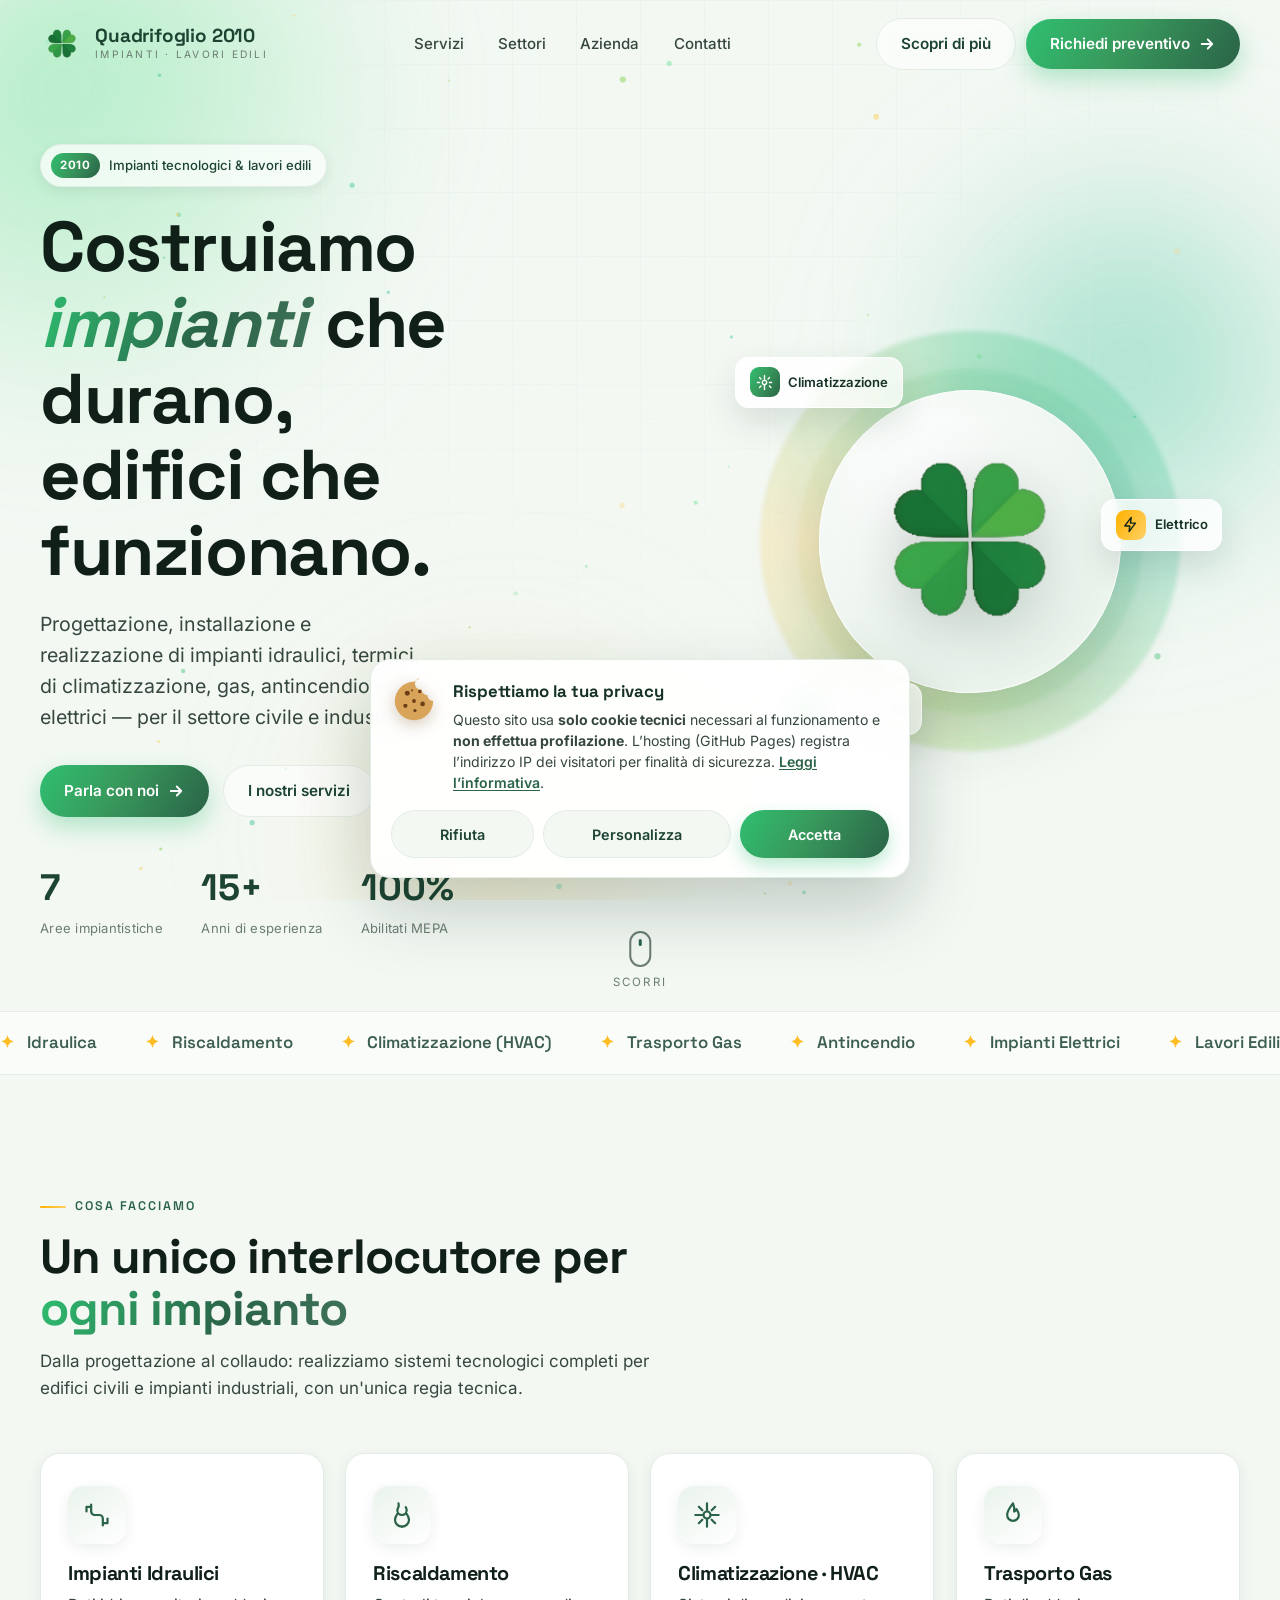
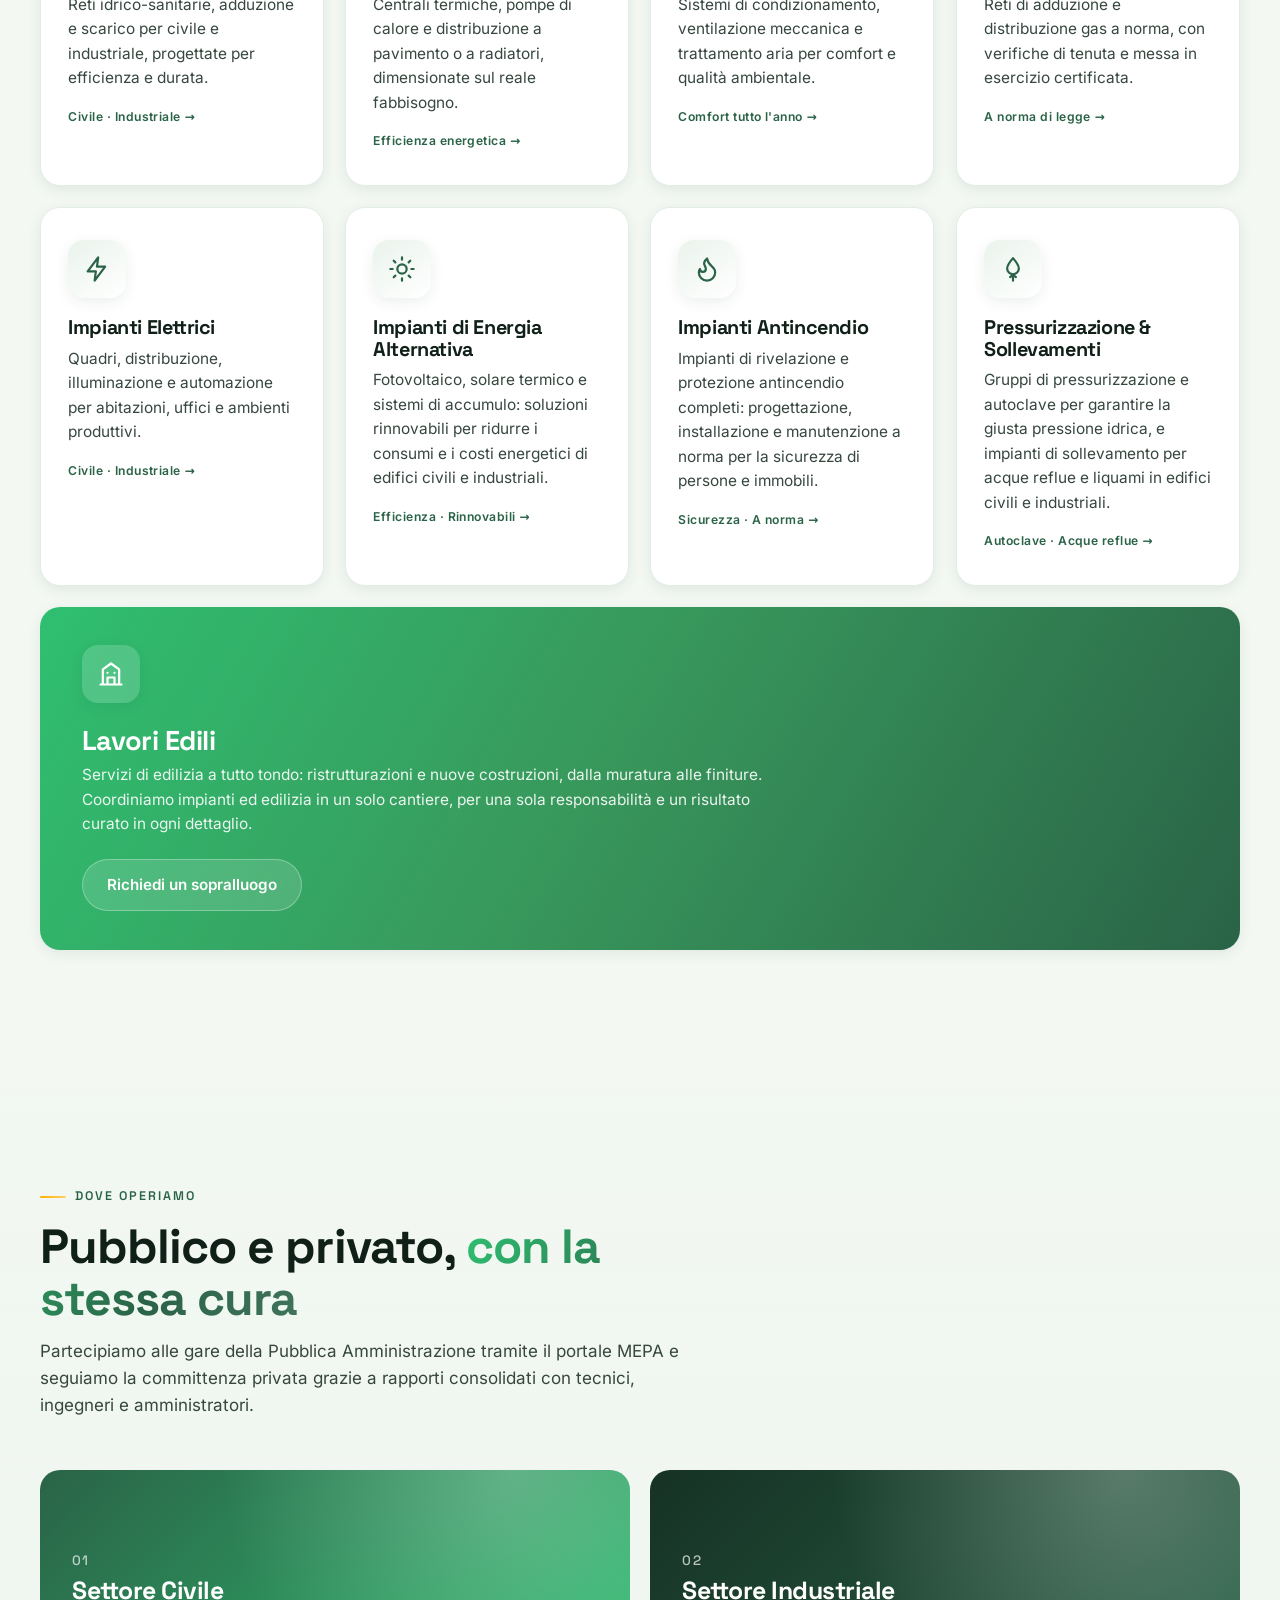
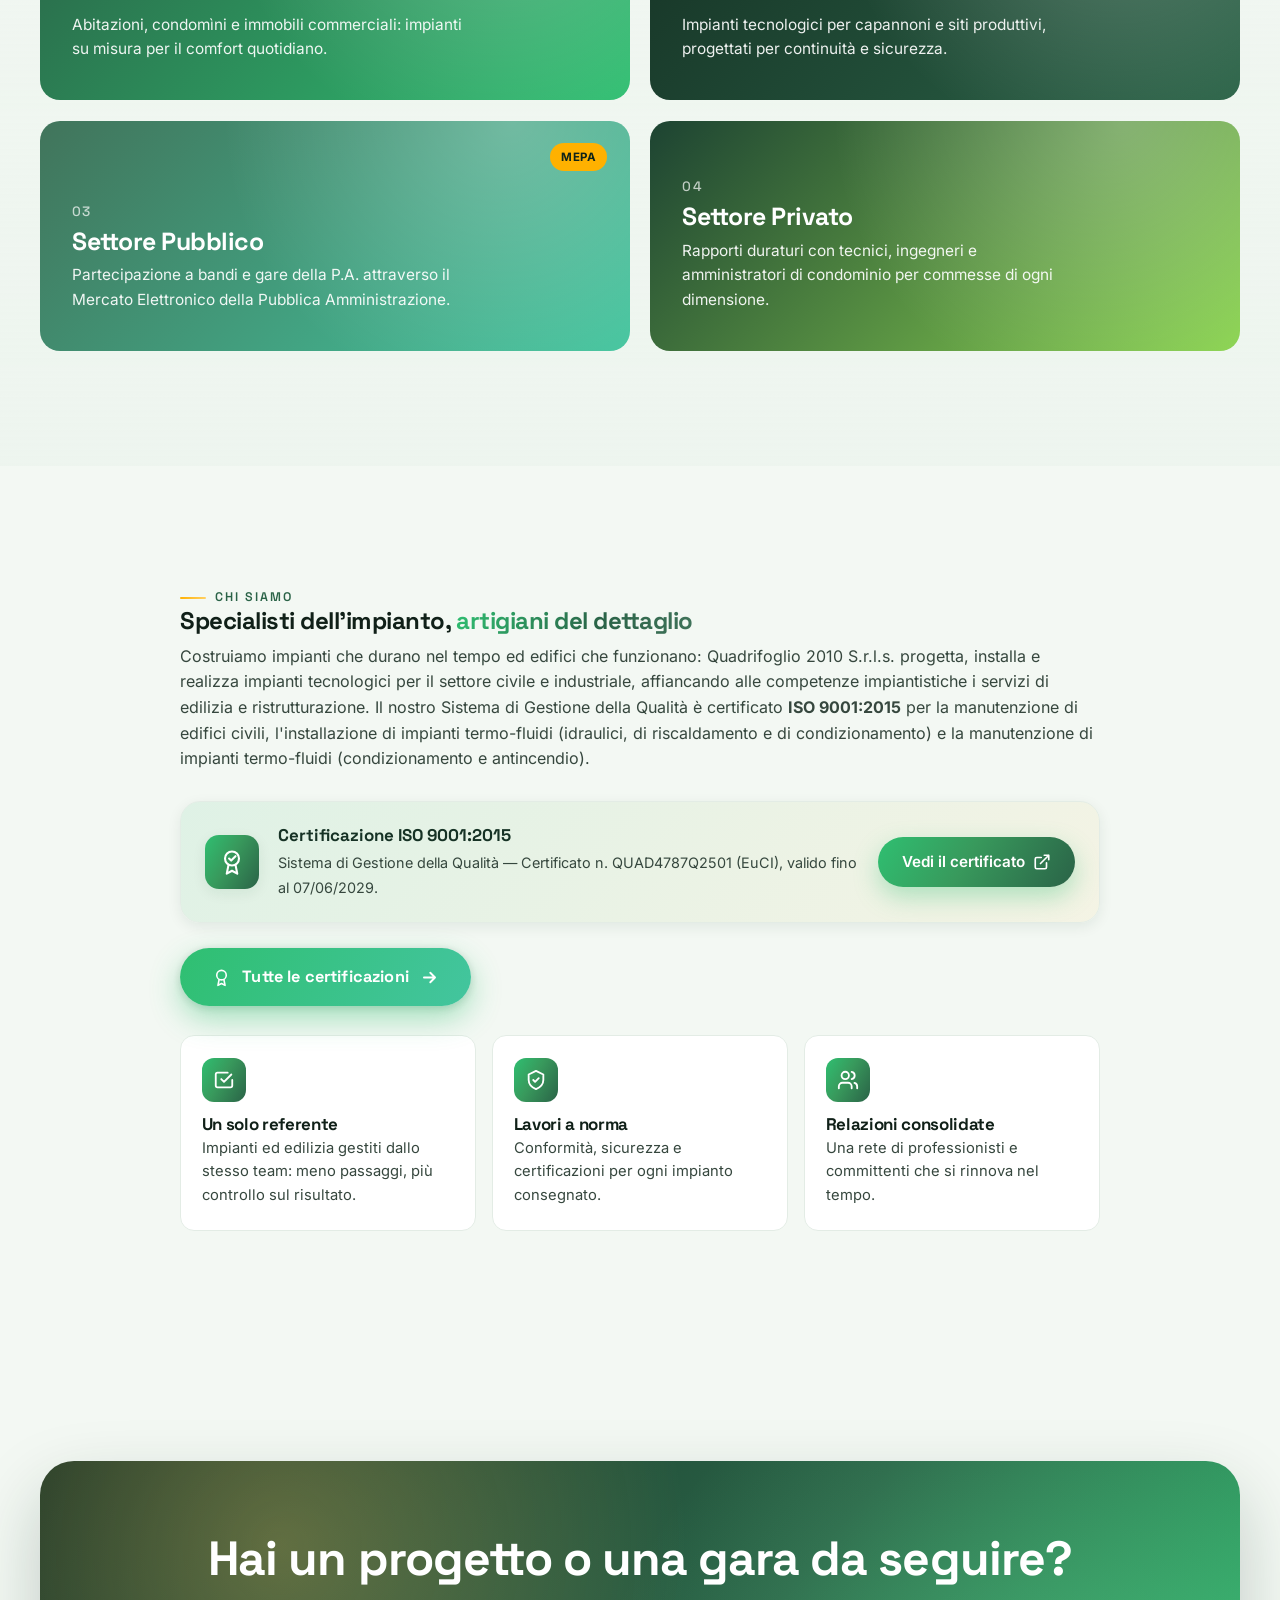
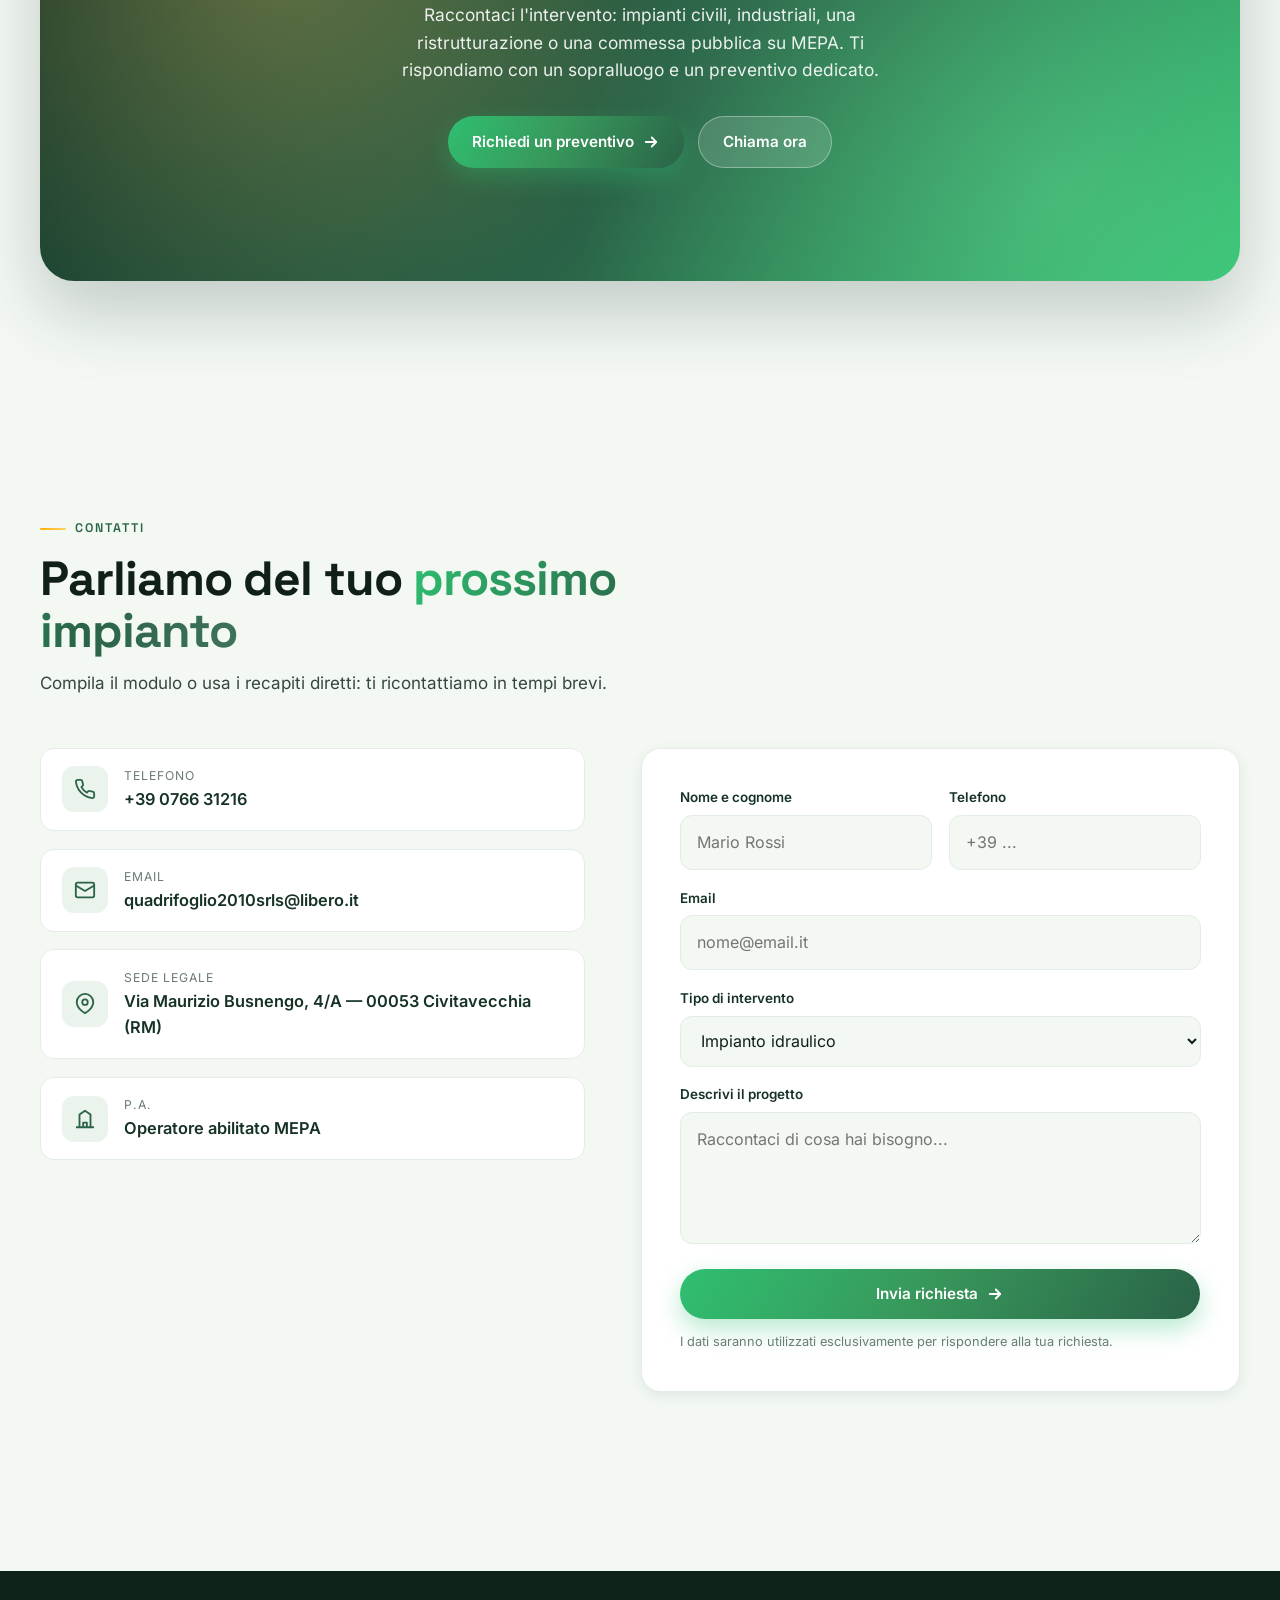
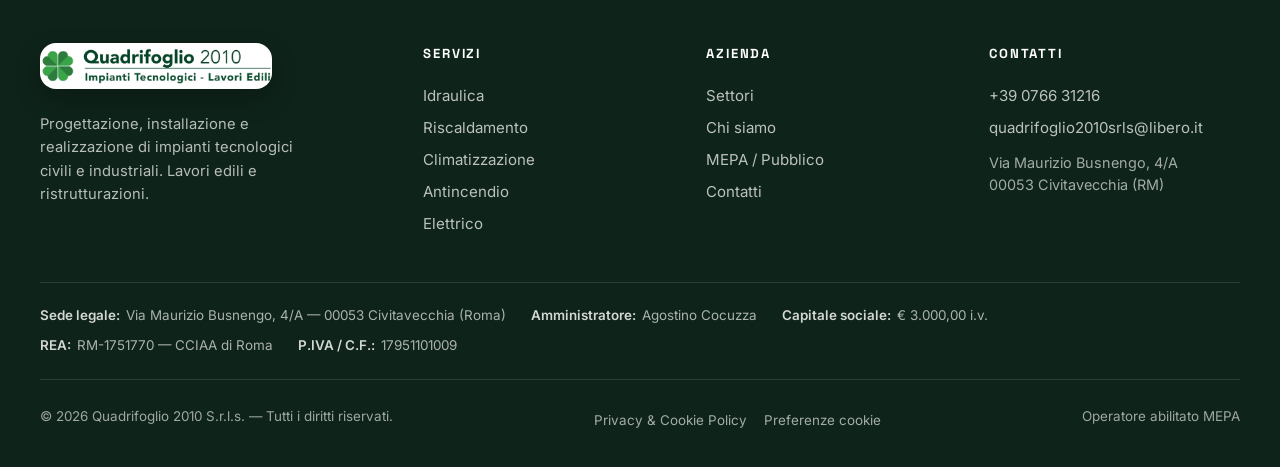
==== commit aa9db1ef: "Update index.html" ====
--- a/index.html
+++ b/index.html
@@ -3,8 +3,8 @@
 <head>
 <meta charset="UTF-8">
 <meta name="viewport" content="width=device-width, initial-scale=1.0">
-<meta name="description" content="Quadrifoglio 2010 S.r.l.s. — Progettazione, installazione e realizzazione di impianti tecnologici civili e industriali: idraulici, termici, climatizzazione, gas, antincendio ed elettrici. Lavori edili e ristrutturazioni. Sistema di Gestione della Qualità certificato ISO 9001:2015. Operiamo su MEPA e nel settore privato a Civitavecchia (Roma) e nel Lazio.">
-<title>Quadrifoglio 2010 S.r.l.s. — Impianti Tecnologici · Lavori Edili a Civitavecchia</title>
+<meta name="description" content="Scopri Quadrifoglio 2010: impianti idraulici, termici, climatizzazione, gas, antincendio ed elettrici e lavori edili a Civitavecchia. Chiedi un preventivo.">
+<title>Impianti Tecnologici a Civitavecchia | Quadrifoglio 2010</title>
 
 <!-- ============ SEO ============ -->
 <meta name="robots" content="index, follow, max-image-preview:large, max-snippet:-1">
@@ -23,16 +23,16 @@
 <meta property="og:type" content="website">
 <meta property="og:site_name" content="Quadrifoglio 2010 S.r.l.s.">
 <meta property="og:locale" content="it_IT">
-<meta property="og:title" content="Quadrifoglio 2010 S.r.l.s. — Impianti Tecnologici · Lavori Edili">
-<meta property="og:description" content="Progettazione, installazione e realizzazione di impianti tecnologici civili e industriali e lavori edili. Qualità certificata ISO 9001:2015. Civitavecchia (Roma) — operatore MEPA.">
+<meta property="og:title" content="Impianti Tecnologici a Civitavecchia | Quadrifoglio 2010">
+<meta property="og:description" content="Scopri Quadrifoglio 2010: impianti idraulici, termici, climatizzazione, gas, antincendio ed elettrici e lavori edili a Civitavecchia. Chiedi un preventivo.">
 <meta property="og:url" content="https://quadrifoglio2010srls.com/">
 <meta property="og:image" content="https://quadrifoglio2010srls.com/assets/logo-full.png">
 <meta property="og:image:alt" content="Quadrifoglio 2010 S.r.l.s. — Impianti Tecnologici · Lavori Edili">
 
 <!-- Twitter -->
 <meta name="twitter:card" content="summary_large_image">
-<meta name="twitter:title" content="Quadrifoglio 2010 S.r.l.s. — Impianti Tecnologici · Lavori Edili">
-<meta name="twitter:description" content="Impianti tecnologici civili e industriali e lavori edili. Qualità certificata ISO 9001:2015. Civitavecchia (Roma) — operatore MEPA.">
+<meta name="twitter:title" content="Impianti Tecnologici a Civitavecchia | Quadrifoglio 2010">
+<meta name="twitter:description" content="Scopri Quadrifoglio 2010: impianti idraulici, termici, climatizzazione, gas, antincendio ed elettrici e lavori edili a Civitavecchia. Chiedi un preventivo.">
 <meta name="twitter:image" content="https://quadrifoglio2010srls.com/assets/logo-full.png">
 
 <link rel="manifest" href="site.webmanifest">
@@ -49,6 +49,11 @@
 
 <!-- Vivid four-leaf clover favicon -->
 <link rel="icon" href="data:image/svg+xml,%3Csvg xmlns='http://www.w3.org/2000/svg' viewBox='0 0 100 100'%3E%3Cg transform='translate(50 52)'%3E%3Cpath d='M0 0C-7-12-26-12-26-26-26-38-13-41 0-31 13-41 26-38 26-26 26-12 7-12 0 0Z' fill='%232fbf71'/%3E%3Cpath d='M0 0C-7-12-26-12-26-26-26-38-13-41 0-31 13-41 26-38 26-26 26-12 7-12 0 0Z' fill='%238bd450' transform='rotate(90)'/%3E%3Cpath d='M0 0C-7-12-26-12-26-26-26-38-13-41 0-31 13-41 26-38 26-26 26-12 7-12 0 0Z' fill='%2343c59e' transform='rotate(180)'/%3E%3Cpath d='M0 0C-7-12-26-12-26-26-26-38-13-41 0-31 13-41 26-38 26-26 26-12 7-12 0 0Z' fill='%236fe39a' transform='rotate(270)'/%3E%3C/g%3E%3C/svg%3E">
+<link rel="icon" href="favicon.ico" sizes="any">
+<link rel="shortcut icon" href="favicon.ico" type="image/x-icon">
+<link rel="icon" type="image/png" sizes="32x32" href="assets/favicon-32.png">
+<link rel="icon" type="image/png" sizes="16x16" href="assets/favicon-16.png">
+<link rel="apple-touch-icon" href="assets/apple-touch-icon.png">
 
 <!-- ============ STRUCTURED DATA (JSON-LD) ============ -->
 <script type="application/ld+json">
@@ -141,7 +146,7 @@
 <!-- ============ HEADER ============ -->
 <header class="site-header" id="header">
   <div class="wrap nav">
-    <a class="brand" href="#top" aria-label="Quadrifoglio 2010 — home">
+    <a class="brand" href="#top" aria-label="Quadrifoglio 2010 — home" title="Quadrifoglio 2010 — home">
       <img class="logo-svg" src="assets/logo-clover.png" alt="" width="44" height="44">
       <span class="brand-text">
         <strong>Quadrifoglio 2010</strong>
@@ -150,15 +155,15 @@
     </a>
 
     <nav class="nav-links" id="navLinks" aria-label="Navigazione principale">
-      <a href="#servizi">Servizi</a>
-      <a href="#settori">Settori</a>
-      <a href="#azienda">Azienda</a>
-      <a href="#contatti">Contatti</a>
+      <a href="#servizi" title="Servizi">Servizi</a>
+      <a href="#settori" title="Settori">Settori</a>
+      <a href="#azienda" title="Azienda">Azienda</a>
+      <a href="#contatti" title="Contatti">Contatti</a>
     </nav>
 
     <div class="nav-cta">
-      <a class="btn btn-ghost" href="#azienda">Scopri di più</a>
-      <a class="btn btn-primary" href="#contatti"><span>Richiedi preventivo</span>
+      <a class="btn btn-ghost" href="#azienda" title="Scopri di più">Scopri di più</a>
+      <a class="btn btn-primary" href="#contatti" title="Richiedi preventivo"><span>Richiedi preventivo</span>
         <svg viewBox="0 0 24 24" fill="none" stroke="currentColor" stroke-width="2.4" stroke-linecap="round" stroke-linejoin="round"><path d="M5 12h14M13 6l6 6-6 6"/></svg>
       </a>
       <button class="nav-toggle" id="navToggle" aria-label="Apri menu" aria-expanded="false">
@@ -184,10 +189,10 @@
       <p class="lead load load-5">Progettazione, installazione e realizzazione di impianti idraulici, termici, di climatizzazione, gas, antincendio ed elettrici — per il settore civile e industriale.</p>
 
       <div class="hero-actions load load-6">
-        <a class="btn btn-primary" href="#contatti"><span>Parla con noi</span>
+        <a class="btn btn-primary" href="#contatti" title="Parla con noi"><span>Parla con noi</span>
           <svg viewBox="0 0 24 24" fill="none" stroke="currentColor" stroke-width="2.4" stroke-linecap="round" stroke-linejoin="round"><path d="M5 12h14M13 6l6 6-6 6"/></svg>
         </a>
-        <a class="btn btn-ghost" href="#servizi">I nostri servizi</a>
+        <a class="btn btn-ghost" href="#servizi" title="I nostri servizi">I nostri servizi</a>
       </div>
 
       <div class="hero-stats load load-7">
@@ -314,7 +319,7 @@
         <div class="icon"><svg viewBox="0 0 24 24" fill="none" stroke="currentColor" stroke-width="1.9" stroke-linecap="round" stroke-linejoin="round"><path d="M3 21h18M5 21V8l7-5 7 5v13M9 21v-6h6v6M9 11h.01M15 11h.01"/></svg></div>
         <h3>Lavori Edili</h3>
         <p>Servizi di edilizia a tutto tondo: ristrutturazioni e nuove costruzioni, dalla muratura alle finiture. Coordiniamo impianti ed edilizia in un solo cantiere, per una sola responsabilità e un risultato curato in ogni dettaglio.</p>
-        <a class="btn btn-ghost" href="#contatti">Richiedi un sopralluogo</a>
+        <a class="btn btn-ghost" href="#contatti" title="Richiedi un sopralluogo">Richiedi un sopralluogo</a>
       </article>
     </div>
   </div>
@@ -361,7 +366,7 @@
     <div class="about-copy">
       <span class="eyebrow reveal">Chi siamo</span>
       <h2 class="section-head reveal" style="margin-bottom:.6rem">Specialisti dell'impianto, <span class="text-grad">artigiani del dettaglio</span></h2>
-      <p class="reveal" style="color:var(--ink-soft)">Quadrifoglio 2010 S.r.l.s. progetta, installa e realizza impianti tecnologici per il settore civile e industriale, affiancando alle competenze impiantistiche i servizi di edilizia e ristrutturazione. Il nostro Sistema di Gestione della Qualità è certificato <b>ISO 9001:2015</b> per la manutenzione di edifici civili, l'installazione di impianti termo-fluidi (idraulici, di riscaldamento e di condizionamento) e la manutenzione di impianti termo-fluidi (condizionamento e antincendio).</p>
+      <p class="reveal" style="color:var(--ink-soft)">Costruiamo impianti che durano nel tempo ed edifici che funzionano: Quadrifoglio 2010 S.r.l.s. progetta, installa e realizza impianti tecnologici per il settore civile e industriale, affiancando alle competenze impiantistiche i servizi di edilizia e ristrutturazione. Il nostro Sistema di Gestione della Qualità è certificato <b>ISO 9001:2015</b> per la manutenzione di edifici civili, l'installazione di impianti termo-fluidi (idraulici, di riscaldamento e di condizionamento) e la manutenzione di impianti termo-fluidi (condizionamento e antincendio).</p>
 
       <!-- Certificazione + bottone certificato -->
       <div class="cert-card reveal">
@@ -372,7 +377,7 @@
           <strong>Certificazione ISO 9001:2015</strong>
           <span>Sistema di Gestione della Qualità — Certificato n. QUAD4787Q2501 (EuCI), valido fino al 07/06/2029.</span>
         </div>
-        <a class="btn btn-primary cert-btn" id="certLink" href="https://drive.google.com/file/d/1SbGLcYLTrpvEILOt3RIGqUomWUOdhS-y/view?usp=sharing" target="_blank" rel="noopener">
+        <a class="btn btn-primary cert-btn" id="certLink" href="https://drive.google.com/file/d/1SbGLcYLTrpvEILOt3RIGqUomWUOdhS-y/view?usp=sharing" target="_blank" rel="noopener" title="Vedi il certificato">
           <span>Vedi il certificato</span>
           <svg viewBox="0 0 24 24" fill="none" stroke="currentColor" stroke-width="2.2" stroke-linecap="round" stroke-linejoin="round"><path d="M15 3h6v6M10 14 21 3M18 13v6a2 2 0 0 1-2 2H5a2 2 0 0 1-2-2V8a2 2 0 0 1 2-2h6"/></svg>
         </a>
@@ -380,7 +385,7 @@
 
       <!-- Bottone verso la pagina dedicata alle certificazioni -->
       <div class="cert-cta reveal">
-        <a class="btn-pulse" href="certificazioni.html" aria-label="Vai a tutte le certificazioni">
+        <a class="btn-pulse" href="certificazioni.html" aria-label="Vai a tutte le certificazioni" title="Vai a tutte le certificazioni">
           <svg class="bp-ic" viewBox="0 0 24 24" fill="none" stroke="currentColor" stroke-width="2" stroke-linecap="round" stroke-linejoin="round"><circle cx="12" cy="9" r="6"/><path d="M9 14.5 7.5 22l4.5-2.5L16.5 22 15 14.5"/></svg>
           <span>Tutte le certificazioni</span>
           <svg class="bp-arrow" viewBox="0 0 24 24" fill="none" stroke="currentColor" stroke-width="2.4" stroke-linecap="round" stroke-linejoin="round"><path d="M5 12h14M13 6l6 6-6 6"/></svg>
@@ -412,10 +417,10 @@
       <h2>Hai un progetto o una gara da seguire?</h2>
       <p>Raccontaci l'intervento: impianti civili, industriali, una ristrutturazione o una commessa pubblica su MEPA. Ti rispondiamo con un sopralluogo e un preventivo dedicato.</p>
       <div class="hero-actions">
-        <a class="btn btn-primary" href="#contatti"><span>Richiedi un preventivo</span>
+        <a class="btn btn-primary" href="#contatti" title="Richiedi un preventivo"><span>Richiedi un preventivo</span>
           <svg viewBox="0 0 24 24" fill="none" stroke="currentColor" stroke-width="2.4" stroke-linecap="round" stroke-linejoin="round"><path d="M5 12h14M13 6l6 6-6 6"/></svg>
         </a>
-        <a class="btn btn-ghost" href="tel:+39076631216">Chiama ora</a>
+        <a class="btn btn-ghost" href="tel:+39076631216" title="Chiama ora">Chiama ora</a>
       </div>
     </div>
   </div>
@@ -432,11 +437,11 @@
 
     <div class="contact-grid">
       <div class="contact-info">
-        <a class="contact-line reveal" data-d="1" href="tel:+39076631216">
+        <a class="contact-line reveal" data-d="1" href="tel:+39076631216" title="Telefono +39 0766 31216">
           <span class="ci"><svg viewBox="0 0 24 24" fill="none" stroke="currentColor" stroke-width="2" stroke-linecap="round" stroke-linejoin="round"><path d="M22 16.92v3a2 2 0 0 1-2.18 2 19.8 19.8 0 0 1-8.63-3.07 19.5 19.5 0 0 1-6-6A19.8 19.8 0 0 1 2.09 4.18 2 2 0 0 1 4.11 2h3a2 2 0 0 1 2 1.72c.13.96.36 1.9.7 2.81a2 2 0 0 1-.45 2.11L8.09 9.91a16 16 0 0 0 6 6l1.27-1.27a2 2 0 0 1 2.11-.45c.91.34 1.85.57 2.81.7A2 2 0 0 1 22 16.92z"/></svg></span>
           <span><small>Telefono</small><b>+39 0766 31216</b></span>
         </a>
-        <a class="contact-line reveal" data-d="2" href="mailto:quadrifoglio2010srls@libero.it">
+        <a class="contact-line reveal" data-d="2" href="mailto:quadrifoglio2010srls@libero.it" title="Email quadrifoglio2010srls@libero.it">
           <span class="ci"><svg viewBox="0 0 24 24" fill="none" stroke="currentColor" stroke-width="2" stroke-linecap="round" stroke-linejoin="round"><rect x="2" y="4" width="20" height="16" rx="2"/><path d="m2 7 10 6 10-6"/></svg></span>
           <span><small>Email</small><b>quadrifoglio2010srls@libero.it</b></span>
         </a>
@@ -499,30 +504,30 @@
   <div class="wrap">
     <div class="footer-grid">
       <div class="footer-brand">
-        <a class="footer-logo-wrap" href="#top" aria-label="Quadrifoglio 2010 — home">
+        <a class="footer-logo-wrap" href="#top" aria-label="Quadrifoglio 2010 — home" title="Quadrifoglio 2010 — home">
           <img class="footer-logo" src="assets/logo-full.png" alt="Quadrifoglio 2010 — Impianti Tecnologici · Lavori Edili" width="640" height="101" loading="lazy" decoding="async">
         </a>
         <p>Progettazione, installazione e realizzazione di impianti tecnologici civili e industriali. Lavori edili e ristrutturazioni.</p>
       </div>
       <div>
         <h5>Servizi</h5>
-        <a href="#servizi">Idraulica</a><br>
-        <a href="#servizi">Riscaldamento</a><br>
-        <a href="#servizi">Climatizzazione</a><br>
-        <a href="#servizi">Antincendio</a><br>
-        <a href="#servizi">Elettrico</a>
+        <a href="#servizi" title="Idraulica">Idraulica</a><br>
+        <a href="#servizi" title="Riscaldamento">Riscaldamento</a><br>
+        <a href="#servizi" title="Climatizzazione">Climatizzazione</a><br>
+        <a href="#servizi" title="Antincendio">Antincendio</a><br>
+        <a href="#servizi" title="Elettrico">Elettrico</a>
       </div>
       <div>
         <h5>Azienda</h5>
-        <a href="#settori">Settori</a><br>
-        <a href="#azienda">Chi siamo</a><br>
-        <a href="#settori">MEPA / Pubblico</a><br>
-        <a href="#contatti">Contatti</a>
+        <a href="#settori" title="Settori">Settori</a><br>
+        <a href="#azienda" title="Chi siamo">Chi siamo</a><br>
+        <a href="#settori" title="MEPA / Pubblico">MEPA / Pubblico</a><br>
+        <a href="#contatti" title="Contatti">Contatti</a>
       </div>
       <div>
         <h5>Contatti</h5>
-        <a href="tel:+39076631216">+39 0766 31216</a><br>
-        <a href="mailto:quadrifoglio2010srls@libero.it">quadrifoglio2010srls@libero.it</a><br>
+        <a href="tel:+39076631216" title="+39 0766 31216">+39 0766 31216</a><br>
+        <a href="mailto:quadrifoglio2010srls@libero.it" title="quadrifoglio2010srls@libero.it">quadrifoglio2010srls@libero.it</a><br>
         <span class="foot-addr">Via Maurizio Busnengo, 4/A<br>00053 Civitavecchia (RM)</span>
       </div>
     </div>
@@ -538,7 +543,7 @@
     <div class="footer-bottom">
       <span>© <span id="year">2026</span> Quadrifoglio 2010 S.r.l.s. — Tutti i diritti riservati.</span>
       <span class="footer-links">
-        <a href="privacy.html" id="privacyLink">Privacy &amp; Cookie Policy</a>
+        <a href="privacy.html" id="privacyLink" title="Privacy &amp; Cookie Policy">Privacy &amp; Cookie Policy</a>
         <button type="button" class="footer-cookie-btn" id="cookiePrefsBtn">Preferenze cookie</button>
       </span>
       <span>Operatore abilitato MEPA</span>
--- a/styles.css
+++ b/styles.css
@@ -399,9 +399,12 @@
 .person-chevron svg { width: 19px; height: 19px; transition: transform .35s var(--ease); }
 .person.open .person-chevron { background: var(--grad-brand); color: #fff; }
 .person.open .person-chevron svg { transform: rotate(180deg); }
-.person-panel { max-height: 0; overflow: hidden; transition: max-height .45s var(--ease); }
-.person-panel-inner { padding: .4rem 1.6rem 1.6rem; }
-.cert-list { display: grid; gap: .7rem; }
+/* CSS-only collapse via grid-template-rows (0fr -> 1fr): no JS scrollHeight
+   reads, so opening the accordion causes no forced reflow / layout thrash. */
+.person-panel { display: grid; grid-template-rows: 0fr; transition: grid-template-rows .45s var(--ease); }
+.person.open .person-panel { grid-template-rows: 1fr; }
+.person-panel-inner { overflow: hidden; min-height: 0; }
+.cert-list { display: grid; gap: .7rem; padding: .4rem 1.6rem 1.6rem; }
 .cert-list li {
   background: var(--cream); border: 1px solid var(--line); border-radius: var(--radius-sm);
   transition: all .3s var(--ease);
@@ -550,3 +553,145 @@
 
 /* focus visibility for keyboard users */
 :focus-visible { outline: 3px solid var(--accent); outline-offset: 2px; border-radius: 6px; }
+
+/* =================================================================
+   18. PRIVACY & COOKIE CONSENT (GDPR) — banner, animation, modal
+   ================================================================= */
+
+/* ---- footer privacy links ---- */
+.footer-links { display: inline-flex; align-items: center; gap: 1.1rem; flex-wrap: wrap; }
+.footer-links a, .footer-cookie-btn {
+  color: rgba(255,255,255,.62); font-size: .84rem; transition: color .3s var(--ease);
+}
+.footer-links a:hover { color: var(--mint); transform: none; }
+.footer-cookie-btn { background: none; border: none; padding: 0; cursor: pointer; font: inherit; font-size: .84rem; }
+.footer-cookie-btn:hover { color: var(--mint); }
+
+/* ---- consent banner ---- */
+.qc-banner {
+  position: fixed; left: 50%; bottom: clamp(.8rem, 2vw, 1.4rem); z-index: 999;
+  width: min(540px, calc(100% - 1.4rem));
+  transform: translate(-50%, 165%); opacity: 0; pointer-events: none;
+  transition: transform .55s var(--ease), opacity .4s var(--ease);
+}
+.qc-banner[hidden] { display: none; }
+.qc-banner.qc-show { transform: translate(-50%, 0); opacity: 1; pointer-events: auto; }
+.qc-banner.qc-hide { transform: translate(-50%, 165%); opacity: 0; pointer-events: none; }
+
+.qc-banner-inner {
+  position: relative;
+  background: rgba(255,255,255,.94);
+  backdrop-filter: blur(14px) saturate(140%); -webkit-backdrop-filter: blur(14px) saturate(140%);
+  border: 1px solid var(--line); border-radius: var(--radius); box-shadow: var(--shadow-lg);
+  padding: 1.15rem 1.25rem;
+  display: grid; grid-template-columns: auto 1fr; gap: .35rem 1rem; align-items: start;
+}
+.qc-icon { grid-column: 1; grid-row: 1; width: 46px; height: 46px; flex: 0 0 auto; }
+.qc-icon svg { width: 100%; height: 100%; filter: drop-shadow(0 4px 8px rgba(120,72,20,.3)); animation: qcBob 3.6s ease-in-out infinite; }
+@keyframes qcBob { 0%,100% { transform: translateY(0) rotate(-4deg); } 50% { transform: translateY(-4px) rotate(4deg); } }
+
+.qc-body { grid-column: 2; grid-row: 1; min-width: 0; }
+.qc-title { display: block; font-family: 'Space Grotesk', sans-serif; font-size: 1.05rem; color: var(--green-800); margin-bottom: .25rem; }
+.qc-text { font-size: .88rem; color: var(--ink-soft); line-height: 1.5; }
+.qc-link { color: var(--green-600); font-weight: 600; text-decoration: underline; text-underline-offset: 2px; }
+.qc-link:hover { color: var(--green-800); }
+
+/* preferences */
+.qc-prefs { grid-column: 1 / -1; margin-top: .8rem; padding-top: .85rem; border-top: 1px solid var(--line); display: grid; gap: .7rem; }
+.qc-prefs[hidden] { display: none; }
+.qc-pref { display: flex; align-items: center; justify-content: space-between; gap: 1rem; cursor: pointer; }
+.qc-pref-txt { display: flex; flex-direction: column; }
+.qc-pref-txt b { font-size: .9rem; color: var(--green-800); }
+.qc-pref-txt small { font-size: .78rem; color: var(--muted); }
+.qc-pref-note { font-size: .8rem; color: var(--muted); line-height: 1.5; margin: 0; }
+.qc-switch { position: relative; flex: 0 0 auto; width: 44px; height: 26px; display: inline-block; }
+.qc-switch input { position: absolute; inset: 0; width: 100%; height: 100%; margin: 0; opacity: 0; cursor: pointer; }
+.qc-switch i { position: absolute; inset: 0; background: var(--line); border-radius: 999px; transition: background .3s var(--ease); pointer-events: none; }
+.qc-switch i::after { content: ""; position: absolute; top: 3px; left: 3px; width: 20px; height: 20px; background: #fff; border-radius: 50%; box-shadow: 0 1px 3px rgba(0,0,0,.3); transition: transform .3s var(--ease); }
+.qc-switch input:checked + i { background: var(--grad-brand); }
+.qc-switch input:checked + i::after { transform: translateX(18px); }
+.qc-switch.is-locked i { background: var(--green-500); opacity: .65; }
+.qc-switch input:disabled { cursor: default; }
+
+/* actions */
+.qc-actions { grid-column: 1 / -1; display: flex; flex-wrap: wrap; gap: .6rem; margin-top: .7rem; }
+.qc-btn {
+  flex: 1 1 auto; padding: .72rem 1.1rem; border-radius: 999px; font-weight: 600; font-size: .9rem;
+  white-space: nowrap; transition: transform .25s var(--ease), box-shadow .25s var(--ease), background .25s var(--ease), border-color .25s var(--ease), color .25s var(--ease);
+}
+.qc-btn[hidden] { display: none; }
+.qc-btn-accept { background: var(--grad-brand); color: #fff; box-shadow: 0 8px 18px rgba(47,191,113,.32); }
+.qc-btn-accept:hover { transform: translateY(-2px); box-shadow: 0 12px 24px rgba(47,191,113,.42); }
+.qc-btn-ghost { background: var(--cream); color: var(--green-700); border: 1.5px solid var(--line); }
+.qc-btn-ghost:hover { border-color: var(--emerald); color: var(--green-800); }
+
+/* floating cookies that appear and disappear */
+.qc-cookie-burst { position: absolute; inset: 0; overflow: visible; pointer-events: none; }
+.qc-floatcookie { position: absolute; bottom: 8px; width: 22px; height: 22px; opacity: 0; will-change: transform, opacity; animation: qcRise 2.6s var(--ease) forwards; }
+.qc-floatcookie svg { width: 100%; height: 100%; filter: drop-shadow(0 3px 5px rgba(0,0,0,.22)); }
+.qc-floatcookie.is-burst { bottom: auto; top: 38%; animation: qcBurst 1.7s var(--ease) forwards; }
+@keyframes qcRise {
+  0%   { opacity: 0; transform: translateY(8px) scale(.2) rotate(0deg); }
+  18%  { opacity: 1; }
+  72%  { opacity: 1; }
+  100% { opacity: 0; transform: translateY(-92px) translateX(var(--dx, 0)) rotate(var(--rot, 90deg)) scale(var(--sc, 1)); }
+}
+@keyframes qcBurst {
+  0%   { opacity: 0; transform: translateY(0) scale(.3); }
+  25%  { opacity: 1; transform: translateY(-22px) scale(var(--sc, 1)); }
+  100% { opacity: 0; transform: translateY(46px) translateX(var(--dx, 0)) rotate(var(--rot, 120deg)) scale(.4); }
+}
+
+/* ---- policy modal (the "little interface") ---- */
+.qc-modal { position: fixed; inset: 0; z-index: 1000; display: grid; place-items: center; padding: 1.2rem; opacity: 0; transition: opacity .3s var(--ease); }
+.qc-modal[hidden] { display: none; }
+.qc-modal.qc-open { opacity: 1; }
+.qc-modal-backdrop { position: absolute; inset: 0; background: rgba(10,30,20,.55); backdrop-filter: blur(4px); -webkit-backdrop-filter: blur(4px); }
+.qc-modal-card {
+  position: relative; width: min(720px, 100%); max-height: min(86vh, 920px);
+  background: var(--paper); border-radius: var(--radius); box-shadow: var(--shadow-lg);
+  display: flex; flex-direction: column; overflow: hidden;
+  transform: translateY(18px) scale(.98); transition: transform .35s var(--ease);
+}
+.qc-modal.qc-open .qc-modal-card { transform: none; }
+.qc-modal-close {
+  position: absolute; top: .75rem; right: .75rem; z-index: 2;
+  width: 40px; height: 40px; border-radius: 50%; display: grid; place-items: center;
+  background: var(--cream-2); color: var(--green-700); transition: all .3s var(--ease);
+}
+.qc-modal-close:hover { background: var(--grad-brand); color: #fff; transform: rotate(90deg); }
+.qc-modal-close svg { width: 20px; height: 20px; }
+.qc-modal-scroll { overflow-y: auto; -webkit-overflow-scrolling: touch; padding: clamp(1.5rem, 4vw, 2.5rem); }
+.qc-modal-foot { display: flex; flex-wrap: wrap; gap: .7rem; justify-content: flex-end; margin-top: 1.4rem; padding-top: 1.2rem; border-top: 1px solid var(--line); }
+.qc-modal-foot .qc-btn { flex: 0 1 auto; }
+body.qc-noscroll { overflow: hidden; }
+
+/* ---- legal document typography (modal + privacy.html) ---- */
+.legal-doc { background: var(--paper); border: 1px solid var(--line); border-radius: var(--radius); box-shadow: var(--shadow-sm); padding: clamp(1.5rem, 4vw, 2.6rem); color: var(--ink-soft); }
+.legal-doc, .qc-modal-scroll { color: var(--ink-soft); }
+.qc-modal-scroll h2, .legal-doc h2 { font-size: clamp(1.4rem, 3.5vw, 1.9rem); color: var(--green-800); margin-bottom: .3rem; }
+.qc-modal-scroll h3, .legal-doc h3 { font-family: 'Space Grotesk', sans-serif; font-size: 1.08rem; color: var(--green-800); margin: 1.4rem 0 .5rem; }
+.qc-modal-scroll p, .legal-doc p { font-size: .94rem; line-height: 1.65; margin-bottom: .7rem; }
+.qc-modal-scroll ul, .legal-doc ul { margin: 0 0 .9rem 1.2rem; }
+.qc-modal-scroll li, .legal-doc li { list-style: disc; font-size: .94rem; line-height: 1.6; margin-bottom: .35rem; }
+.qc-modal-scroll a, .legal-doc a { color: var(--green-600); font-weight: 600; text-decoration: underline; text-decoration-color: rgba(47,191,113,.4); text-underline-offset: 2px; }
+.qc-modal-scroll a:hover, .legal-doc a:hover { color: var(--green-800); }
+.qc-updated { font-size: .82rem; color: var(--muted); font-style: italic; margin-bottom: 1rem; }
+.qc-table { width: 100%; border-collapse: collapse; margin: .6rem 0 1rem; font-size: .85rem; }
+.qc-table th, .qc-table td { border: 1px solid var(--line); padding: .55rem .7rem; text-align: left; vertical-align: top; }
+.qc-table th { background: var(--cream-2); color: var(--green-800); font-family: 'Space Grotesk', sans-serif; font-weight: 600; }
+
+@media (max-width: 560px) {
+  .qc-banner { width: calc(100% - 1.1rem); }
+  .qc-icon { width: 40px; height: 40px; }
+  .qc-btn { flex: 1 1 42%; }
+}
+
+/* reduced motion: no decorative cookie/banner animation */
+@media (prefers-reduced-motion: reduce) {
+  .qc-banner { transition: none; }
+  .qc-icon svg { animation: none !important; }
+  .qc-floatcookie { display: none !important; }
+  .qc-modal, .qc-modal-card { transition: none !important; }
+  .qc-modal-close:hover { transform: none; }
+}
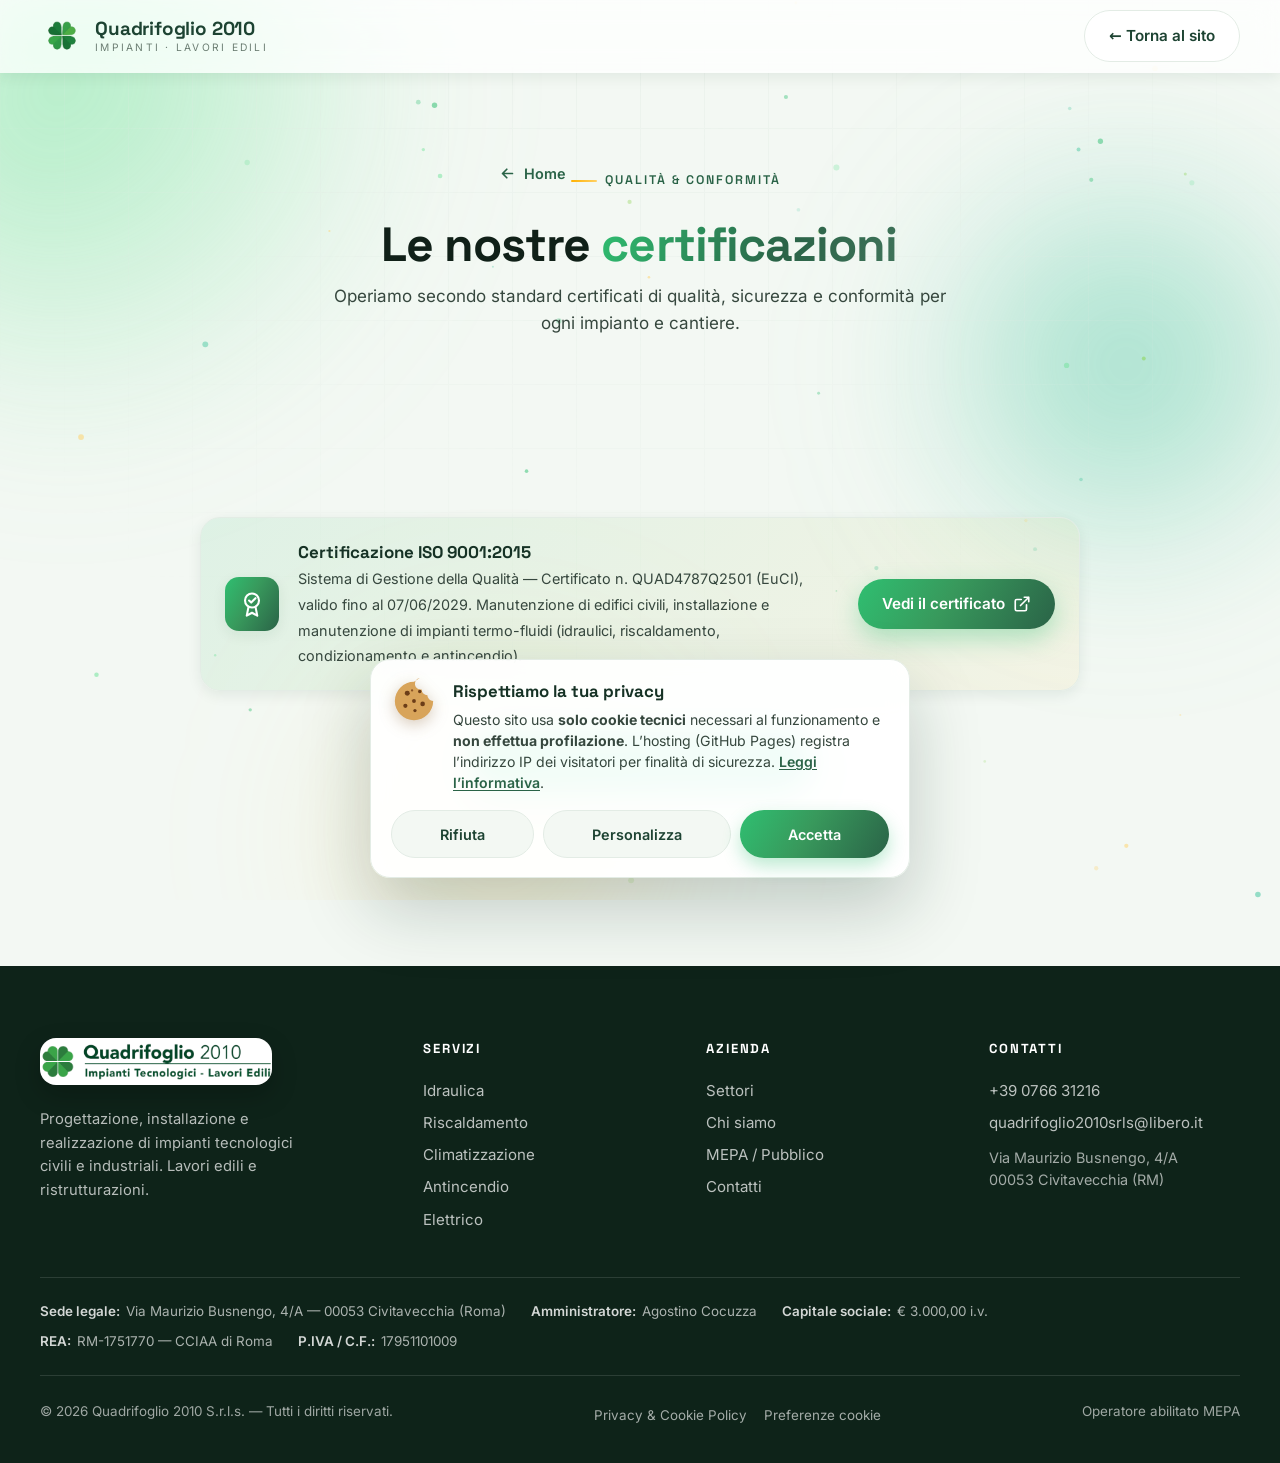
==== commit 68556591: "Update index.html" ====
--- a/index.html
+++ b/index.html
@@ -3,36 +3,28 @@
 <head>
 <meta charset="UTF-8">
 <meta name="viewport" content="width=device-width, initial-scale=1.0">
-<meta name="description" content="Scopri Quadrifoglio 2010: impianti idraulici, termici, climatizzazione, gas, antincendio ed elettrici e lavori edili a Civitavecchia. Chiedi un preventivo.">
-<title>Impianti Tecnologici a Civitavecchia | Quadrifoglio 2010</title>
+<meta name="description" content="Scopri le certificazioni di Quadrifoglio 2010: qualità certificata ISO 9001:2015 per impianti tecnologici e lavori edili a Civitavecchia.">
+<title>Certificazioni ISO 9001:2015 e Qualità | Quadrifoglio 2010</title>
 
 <!-- ============ SEO ============ -->
-<meta name="robots" content="index, follow, max-image-preview:large, max-snippet:-1">
+<meta name="robots" content="index, follow, max-image-preview:large">
 <meta name="author" content="Quadrifoglio 2010 S.r.l.s.">
-<meta name="keywords" content="impianti tecnologici, impianti idraulici, riscaldamento, climatizzazione, HVAC, trasporto gas, impianti antincendio, impianti elettrici, fotovoltaico, energia alternativa, lavori edili, ristrutturazioni, MEPA, Civitavecchia, Roma, Lazio, ISO 9001">
-<link rel="canonical" href="https://quadrifoglio2010srls.com/">
+<link rel="canonical" href="https://quadrifoglio2010srls.com/certificazioni.html">
 <meta name="theme-color" content="#2fbf71">
-
-<!-- Geo / local SEO -->
-<meta name="geo.region" content="IT-RM">
-<meta name="geo.placename" content="Civitavecchia">
-<meta name="geo.position" content="42.0924;11.7957">
-<meta name="ICBM" content="42.0924, 11.7957">
 
 <!-- Open Graph -->
 <meta property="og:type" content="website">
 <meta property="og:site_name" content="Quadrifoglio 2010 S.r.l.s.">
 <meta property="og:locale" content="it_IT">
-<meta property="og:title" content="Impianti Tecnologici a Civitavecchia | Quadrifoglio 2010">
-<meta property="og:description" content="Scopri Quadrifoglio 2010: impianti idraulici, termici, climatizzazione, gas, antincendio ed elettrici e lavori edili a Civitavecchia. Chiedi un preventivo.">
-<meta property="og:url" content="https://quadrifoglio2010srls.com/">
+<meta property="og:title" content="Certificazioni ISO 9001:2015 e Qualità | Quadrifoglio 2010">
+<meta property="og:description" content="Scopri le certificazioni di Quadrifoglio 2010: qualità certificata ISO 9001:2015 per impianti tecnologici e lavori edili a Civitavecchia.">
+<meta property="og:url" content="https://quadrifoglio2010srls.com/certificazioni.html">
 <meta property="og:image" content="https://quadrifoglio2010srls.com/assets/logo-full.png">
-<meta property="og:image:alt" content="Quadrifoglio 2010 S.r.l.s. — Impianti Tecnologici · Lavori Edili">
 
 <!-- Twitter -->
 <meta name="twitter:card" content="summary_large_image">
-<meta name="twitter:title" content="Impianti Tecnologici a Civitavecchia | Quadrifoglio 2010">
-<meta name="twitter:description" content="Scopri Quadrifoglio 2010: impianti idraulici, termici, climatizzazione, gas, antincendio ed elettrici e lavori edili a Civitavecchia. Chiedi un preventivo.">
+<meta name="twitter:title" content="Certificazioni ISO 9001:2015 e Qualità | Quadrifoglio 2010">
+<meta name="twitter:description" content="Scopri le certificazioni di Quadrifoglio 2010: qualità certificata ISO 9001:2015 per impianti tecnologici e lavori edili a Civitavecchia.">
 <meta name="twitter:image" content="https://quadrifoglio2010srls.com/assets/logo-full.png">
 
 <link rel="manifest" href="site.webmanifest">
@@ -40,8 +32,6 @@
 <!-- Self-hosted fonts (GDPR: no request to Google servers, no visitor IP shared) -->
 <link rel="preload" href="assets/fonts/UcC73FwrK3iLTeHuS_nVMrMxCp50SjIa1ZL7.woff2" as="font" type="font/woff2" crossorigin>
 <link rel="preload" href="assets/fonts/V8mDoQDjQSkFtoMM3T6r8E7mPbF4Cw.woff2" as="font" type="font/woff2" crossorigin>
-<!-- Preload the hero/LCP image so it is fetched immediately, off the critical chain -->
-<link rel="preload" href="assets/logo-clover.png" as="image" fetchpriority="high">
 <!-- Self-hosted fonts inlined (no render-blocking request; woff2 are preloaded above) -->
 <style>@font-face{font-family:'Inter';font-style:normal;font-weight:400;font-display:swap;src:url(assets/fonts/UcC73FwrK3iLTeHuS_nVMrMxCp50SjIa2JL7SUc.woff2) format('woff2');unicode-range:U+0460-052F,U+1C80-1C8A,U+20B4,U+2DE0-2DFF,U+A640-A69F,U+FE2E-FE2F}@font-face{font-family:'Inter';font-style:normal;font-weight:400;font-display:swap;src:url(assets/fonts/UcC73FwrK3iLTeHuS_nVMrMxCp50SjIa0ZL7SUc.woff2) format('woff2');unicode-range:U+0301,U+0400-045F,U+0490-0491,U+04B0-04B1,U+2116}@font-face{font-family:'Inter';font-style:normal;font-weight:400;font-display:swap;src:url(assets/fonts/UcC73FwrK3iLTeHuS_nVMrMxCp50SjIa2ZL7SUc.woff2) format('woff2');unicode-range:U+1F00-1FFF}@font-face{font-family:'Inter';font-style:normal;font-weight:400;font-display:swap;src:url(assets/fonts/UcC73FwrK3iLTeHuS_nVMrMxCp50SjIa1pL7SUc.woff2) format('woff2');unicode-range:U+0370-0377,U+037A-037F,U+0384-038A,U+038C,U+038E-03A1,U+03A3-03FF}@font-face{font-family:'Inter';font-style:normal;font-weight:400;font-display:swap;src:url(assets/fonts/UcC73FwrK3iLTeHuS_nVMrMxCp50SjIa2pL7SUc.woff2) format('woff2');unicode-range:U+0102-0103,U+0110-0111,U+0128-0129,U+0168-0169,U+01A0-01A1,U+01AF-01B0,U+0300-0301,U+0303-0304,U+0308-0309,U+0323,U+0329,U+1EA0-1EF9,U+20AB}@font-face{font-family:'Inter';font-style:normal;font-weight:400;font-display:swap;src:url(assets/fonts/UcC73FwrK3iLTeHuS_nVMrMxCp50SjIa25L7SUc.woff2) format('woff2');unicode-range:U+0100-02BA,U+02BD-02C5,U+02C7-02CC,U+02CE-02D7,U+02DD-02FF,U+0304,U+0308,U+0329,U+1D00-1DBF,U+1E00-1E9F,U+1EF2-1EFF,U+2020,U+20A0-20AB,U+20AD-20C0,U+2113,U+2C60-2C7F,U+A720-A7FF}@font-face{font-family:'Inter';font-style:normal;font-weight:400;font-display:swap;src:url(assets/fonts/UcC73FwrK3iLTeHuS_nVMrMxCp50SjIa1ZL7.woff2) format('woff2');unicode-range:U+0000-00FF,U+0131,U+0152-0153,U+02BB-02BC,U+02C6,U+02DA,U+02DC,U+0304,U+0308,U+0329,U+2000-206F,U+20AC,U+2122,U+2191,U+2193,U+2212,U+2215,U+FEFF,U+FFFD}@font-face{font-family:'Inter';font-style:normal;font-weight:500;font-display:swap;src:url(assets/fonts/UcC73FwrK3iLTeHuS_nVMrMxCp50SjIa2JL7SUc.woff2) format('woff2');unicode-range:U+0460-052F,U+1C80-1C8A,U+20B4,U+2DE0-2DFF,U+A640-A69F,U+FE2E-FE2F}@font-face{font-family:'Inter';font-style:normal;font-weight:500;font-display:swap;src:url(assets/fonts/UcC73FwrK3iLTeHuS_nVMrMxCp50SjIa0ZL7SUc.woff2) format('woff2');unicode-range:U+0301,U+0400-045F,U+0490-0491,U+04B0-04B1,U+2116}@font-face{font-family:'Inter';font-style:normal;font-weight:500;font-display:swap;src:url(assets/fonts/UcC73FwrK3iLTeHuS_nVMrMxCp50SjIa2ZL7SUc.woff2) format('woff2');unicode-range:U+1F00-1FFF}@font-face{font-family:'Inter';font-style:normal;font-weight:500;font-display:swap;src:url(assets/fonts/UcC73FwrK3iLTeHuS_nVMrMxCp50SjIa1pL7SUc.woff2) format('woff2');unicode-range:U+0370-0377,U+037A-037F,U+0384-038A,U+038C,U+038E-03A1,U+03A3-03FF}@font-face{font-family:'Inter';font-style:normal;font-weight:500;font-display:swap;src:url(assets/fonts/UcC73FwrK3iLTeHuS_nVMrMxCp50SjIa2pL7SUc.woff2) format('woff2');unicode-range:U+0102-0103,U+0110-0111,U+0128-0129,U+0168-0169,U+01A0-01A1,U+01AF-01B0,U+0300-0301,U+0303-0304,U+0308-0309,U+0323,U+0329,U+1EA0-1EF9,U+20AB}@font-face{font-family:'Inter';font-style:normal;font-weight:500;font-display:swap;src:url(assets/fonts/UcC73FwrK3iLTeHuS_nVMrMxCp50SjIa25L7SUc.woff2) format('woff2');unicode-range:U+0100-02BA,U+02BD-02C5,U+02C7-02CC,U+02CE-02D7,U+02DD-02FF,U+0304,U+0308,U+0329,U+1D00-1DBF,U+1E00-1E9F,U+1EF2-1EFF,U+2020,U+20A0-20AB,U+20AD-20C0,U+2113,U+2C60-2C7F,U+A720-A7FF}@font-face{font-family:'Inter';font-style:normal;font-weight:500;font-display:swap;src:url(assets/fonts/UcC73FwrK3iLTeHuS_nVMrMxCp50SjIa1ZL7.woff2) format('woff2');unicode-range:U+0000-00FF,U+0131,U+0152-0153,U+02BB-02BC,U+02C6,U+02DA,U+02DC,U+0304,U+0308,U+0329,U+2000-206F,U+20AC,U+2122,U+2191,U+2193,U+2212,U+2215,U+FEFF,U+FFFD}@font-face{font-family:'Inter';font-style:normal;font-weight:600;font-display:swap;src:url(assets/fonts/UcC73FwrK3iLTeHuS_nVMrMxCp50SjIa2JL7SUc.woff2) format('woff2');unicode-range:U+0460-052F,U+1C80-1C8A,U+20B4,U+2DE0-2DFF,U+A640-A69F,U+FE2E-FE2F}@font-face{font-family:'Inter';font-style:normal;font-weight:600;font-display:swap;src:url(assets/fonts/UcC73FwrK3iLTeHuS_nVMrMxCp50SjIa0ZL7SUc.woff2) format('woff2');unicode-range:U+0301,U+0400-045F,U+0490-0491,U+04B0-04B1,U+2116}@font-face{font-family:'Inter';font-style:normal;font-weight:600;font-display:swap;src:url(assets/fonts/UcC73FwrK3iLTeHuS_nVMrMxCp50SjIa2ZL7SUc.woff2) format('woff2');unicode-range:U+1F00-1FFF}@font-face{font-family:'Inter';font-style:normal;font-weight:600;font-display:swap;src:url(assets/fonts/UcC73FwrK3iLTeHuS_nVMrMxCp50SjIa1pL7SUc.woff2) format('woff2');unicode-range:U+0370-0377,U+037A-037F,U+0384-038A,U+038C,U+038E-03A1,U+03A3-03FF}@font-face{font-family:'Inter';font-style:normal;font-weight:600;font-display:swap;src:url(assets/fonts/UcC73FwrK3iLTeHuS_nVMrMxCp50SjIa2pL7SUc.woff2) format('woff2');unicode-range:U+0102-0103,U+0110-0111,U+0128-0129,U+0168-0169,U+01A0-01A1,U+01AF-01B0,U+0300-0301,U+0303-0304,U+0308-0309,U+0323,U+0329,U+1EA0-1EF9,U+20AB}@font-face{font-family:'Inter';font-style:normal;font-weight:600;font-display:swap;src:url(assets/fonts/UcC73FwrK3iLTeHuS_nVMrMxCp50SjIa25L7SUc.woff2) format('woff2');unicode-range:U+0100-02BA,U+02BD-02C5,U+02C7-02CC,U+02CE-02D7,U+02DD-02FF,U+0304,U+0308,U+0329,U+1D00-1DBF,U+1E00-1E9F,U+1EF2-1EFF,U+2020,U+20A0-20AB,U+20AD-20C0,U+2113,U+2C60-2C7F,U+A720-A7FF}@font-face{font-family:'Inter';font-style:normal;font-weight:600;font-display:swap;src:url(assets/fonts/UcC73FwrK3iLTeHuS_nVMrMxCp50SjIa1ZL7.woff2) format('woff2');unicode-range:U+0000-00FF,U+0131,U+0152-0153,U+02BB-02BC,U+02C6,U+02DA,U+02DC,U+0304,U+0308,U+0329,U+2000-206F,U+20AC,U+2122,U+2191,U+2193,U+2212,U+2215,U+FEFF,U+FFFD}@font-face{font-family:'Inter';font-style:normal;font-weight:700;font-display:swap;src:url(assets/fonts/UcC73FwrK3iLTeHuS_nVMrMxCp50SjIa2JL7SUc.woff2) format('woff2');unicode-range:U+0460-052F,U+1C80-1C8A,U+20B4,U+2DE0-2DFF,U+A640-A69F,U+FE2E-FE2F}@font-face{font-family:'Inter';font-style:normal;font-weight:700;font-display:swap;src:url(assets/fonts/UcC73FwrK3iLTeHuS_nVMrMxCp50SjIa0ZL7SUc.woff2) format('woff2');unicode-range:U+0301,U+0400-045F,U+0490-0491,U+04B0-04B1,U+2116}@font-face{font-family:'Inter';font-style:normal;font-weight:700;font-display:swap;src:url(assets/fonts/UcC73FwrK3iLTeHuS_nVMrMxCp50SjIa2ZL7SUc.woff2) format('woff2');unicode-range:U+1F00-1FFF}@font-face{font-family:'Inter';font-style:normal;font-weight:700;font-display:swap;src:url(assets/fonts/UcC73FwrK3iLTeHuS_nVMrMxCp50SjIa1pL7SUc.woff2) format('woff2');unicode-range:U+0370-0377,U+037A-037F,U+0384-038A,U+038C,U+038E-03A1,U+03A3-03FF}@font-face{font-family:'Inter';font-style:normal;font-weight:700;font-display:swap;src:url(assets/fonts/UcC73FwrK3iLTeHuS_nVMrMxCp50SjIa2pL7SUc.woff2) format('woff2');unicode-range:U+0102-0103,U+0110-0111,U+0128-0129,U+0168-0169,U+01A0-01A1,U+01AF-01B0,U+0300-0301,U+0303-0304,U+0308-0309,U+0323,U+0329,U+1EA0-1EF9,U+20AB}@font-face{font-family:'Inter';font-style:normal;font-weight:700;font-display:swap;src:url(assets/fonts/UcC73FwrK3iLTeHuS_nVMrMxCp50SjIa25L7SUc.woff2) format('woff2');unicode-range:U+0100-02BA,U+02BD-02C5,U+02C7-02CC,U+02CE-02D7,U+02DD-02FF,U+0304,U+0308,U+0329,U+1D00-1DBF,U+1E00-1E9F,U+1EF2-1EFF,U+2020,U+20A0-20AB,U+20AD-20C0,U+2113,U+2C60-2C7F,U+A720-A7FF}@font-face{font-family:'Inter';font-style:normal;font-weight:700;font-display:swap;src:url(assets/fonts/UcC73FwrK3iLTeHuS_nVMrMxCp50SjIa1ZL7.woff2) format('woff2');unicode-range:U+0000-00FF,U+0131,U+0152-0153,U+02BB-02BC,U+02C6,U+02DA,U+02DC,U+0304,U+0308,U+0329,U+2000-206F,U+20AC,U+2122,U+2191,U+2193,U+2212,U+2215,U+FEFF,U+FFFD}@font-face{font-family:'Space Grotesk';font-style:normal;font-weight:500;font-display:swap;src:url(assets/fonts/V8mDoQDjQSkFtoMM3T6r8E7mPb54C-s0.woff2) format('woff2');unicode-range:U+0102-0103,U+0110-0111,U+0128-0129,U+0168-0169,U+01A0-01A1,U+01AF-01B0,U+0300-0301,U+0303-0304,U+0308-0309,U+0323,U+0329,U+1EA0-1EF9,U+20AB}@font-face{font-family:'Space Grotesk';font-style:normal;font-weight:500;font-display:swap;src:url(assets/fonts/V8mDoQDjQSkFtoMM3T6r8E7mPb94C-s0.woff2) format('woff2');unicode-range:U+0100-02BA,U+02BD-02C5,U+02C7-02CC,U+02CE-02D7,U+02DD-02FF,U+0304,U+0308,U+0329,U+1D00-1DBF,U+1E00-1E9F,U+1EF2-1EFF,U+2020,U+20A0-20AB,U+20AD-20C0,U+2113,U+2C60-2C7F,U+A720-A7FF}@font-face{font-family:'Space Grotesk';font-style:normal;font-weight:500;font-display:swap;src:url(assets/fonts/V8mDoQDjQSkFtoMM3T6r8E7mPbF4Cw.woff2) format('woff2');unicode-range:U+0000-00FF,U+0131,U+0152-0153,U+02BB-02BC,U+02C6,U+02DA,U+02DC,U+0304,U+0308,U+0329,U+2000-206F,U+20AC,U+2122,U+2191,U+2193,U+2212,U+2215,U+FEFF,U+FFFD}@font-face{font-family:'Space Grotesk';font-style:normal;font-weight:600;font-display:swap;src:url(assets/fonts/V8mDoQDjQSkFtoMM3T6r8E7mPb54C-s0.woff2) format('woff2');unicode-range:U+0102-0103,U+0110-0111,U+0128-0129,U+0168-0169,U+01A0-01A1,U+01AF-01B0,U+0300-0301,U+0303-0304,U+0308-0309,U+0323,U+0329,U+1EA0-1EF9,U+20AB}@font-face{font-family:'Space Grotesk';font-style:normal;font-weight:600;font-display:swap;src:url(assets/fonts/V8mDoQDjQSkFtoMM3T6r8E7mPb94C-s0.woff2) format('woff2');unicode-range:U+0100-02BA,U+02BD-02C5,U+02C7-02CC,U+02CE-02D7,U+02DD-02FF,U+0304,U+0308,U+0329,U+1D00-1DBF,U+1E00-1E9F,U+1EF2-1EFF,U+2020,U+20A0-20AB,U+20AD-20C0,U+2113,U+2C60-2C7F,U+A720-A7FF}@font-face{font-family:'Space Grotesk';font-style:normal;font-weight:600;font-display:swap;src:url(assets/fonts/V8mDoQDjQSkFtoMM3T6r8E7mPbF4Cw.woff2) format('woff2');unicode-range:U+0000-00FF,U+0131,U+0152-0153,U+02BB-02BC,U+02C6,U+02DA,U+02DC,U+0304,U+0308,U+0329,U+2000-206F,U+20AC,U+2122,U+2191,U+2193,U+2212,U+2215,U+FEFF,U+FFFD}@font-face{font-family:'Space Grotesk';font-style:normal;font-weight:700;font-display:swap;src:url(assets/fonts/V8mDoQDjQSkFtoMM3T6r8E7mPb54C-s0.woff2) format('woff2');unicode-range:U+0102-0103,U+0110-0111,U+0128-0129,U+0168-0169,U+01A0-01A1,U+01AF-01B0,U+0300-0301,U+0303-0304,U+0308-0309,U+0323,U+0329,U+1EA0-1EF9,U+20AB}@font-face{font-family:'Space Grotesk';font-style:normal;font-weight:700;font-display:swap;src:url(assets/fonts/V8mDoQDjQSkFtoMM3T6r8E7mPb94C-s0.woff2) format('woff2');unicode-range:U+0100-02BA,U+02BD-02C5,U+02C7-02CC,U+02CE-02D7,U+02DD-02FF,U+0304,U+0308,U+0329,U+1D00-1DBF,U+1E00-1E9F,U+1EF2-1EFF,U+2020,U+20A0-20AB,U+20AD-20C0,U+2113,U+2C60-2C7F,U+A720-A7FF}@font-face{font-family:'Space Grotesk';font-style:normal;font-weight:700;font-display:swap;src:url(assets/fonts/V8mDoQDjQSkFtoMM3T6r8E7mPbF4Cw.woff2) format('woff2');unicode-range:U+0000-00FF,U+0131,U+0152-0153,U+02BB-02BC,U+02C6,U+02DA,U+02DC,U+0304,U+0308,U+0329,U+2000-206F,U+20AC,U+2122,U+2191,U+2193,U+2212,U+2215,U+FEFF,U+FFFD}</style>
 
@@ -59,55 +49,10 @@
 <script type="application/ld+json">
 {
   "@context": "https://schema.org",
-  "@graph": [
-    {
-      "@type": ["GeneralContractor", "HVACBusiness", "Plumber", "Electrician"],
-      "@id": "https://quadrifoglio2010srls.com/#business",
-      "name": "Quadrifoglio 2010 S.r.l.s.",
-      "legalName": "Quadrifoglio 2010 S.r.l.s.",
-      "url": "https://quadrifoglio2010srls.com/",
-      "logo": "https://quadrifoglio2010srls.com/assets/logo-full.png",
-      "image": "https://quadrifoglio2010srls.com/assets/logo-full.png",
-      "description": "Progettazione, installazione e realizzazione di impianti tecnologici civili e industriali (idraulici, riscaldamento, climatizzazione, gas, antincendio, elettrici, energia alternativa) e lavori edili. Sistema di Gestione della Qualità certificato ISO 9001:2015. Operatore abilitato MEPA.",
-      "telephone": "+390766 31216",
-      "email": "quadrifoglio2010srls@libero.it",
-      "foundingDate": "2010",
-      "founder": { "@type": "Person", "name": "Agostino Cocuzza" },
-      "vatID": "IT17951101009",
-      "taxID": "17951101009",
-      "priceRange": "€€",
-      "address": {
-        "@type": "PostalAddress",
-        "streetAddress": "Via Maurizio Busnengo, 4/A",
-        "addressLocality": "Civitavecchia",
-        "addressRegion": "RM",
-        "postalCode": "00053",
-        "addressCountry": "IT"
-      },
-      "geo": { "@type": "GeoCoordinates", "latitude": 42.0924, "longitude": 11.7957 },
-      "areaServed": [
-        { "@type": "AdministrativeArea", "name": "Lazio" },
-        { "@type": "Country", "name": "Italia" }
-      ],
-      "knowsAbout": [
-        "Impianti idraulici", "Riscaldamento", "Climatizzazione e HVAC",
-        "Trasporto gas", "Impianti antincendio", "Impianti elettrici",
-        "Energia alternativa e fotovoltaico", "Lavori edili e ristrutturazioni"
-      ],
-      "hasCredential": {
-        "@type": "EducationalOccupationalCredential",
-        "credentialCategory": "ISO 9001:2015",
-        "name": "Certificazione ISO 9001:2015 — Sistema di Gestione della Qualità"
-      }
-    },
-    {
-      "@type": "WebSite",
-      "@id": "https://quadrifoglio2010srls.com/#website",
-      "url": "https://quadrifoglio2010srls.com/",
-      "name": "Quadrifoglio 2010 S.r.l.s.",
-      "inLanguage": "it-IT",
-      "publisher": { "@id": "https://quadrifoglio2010srls.com/#business" }
-    }
+  "@type": "BreadcrumbList",
+  "itemListElement": [
+    { "@type": "ListItem", "position": 1, "name": "Home", "item": "https://quadrifoglio2010srls.com/" },
+    { "@type": "ListItem", "position": 2, "name": "Certificazioni", "item": "https://quadrifoglio2010srls.com/certificazioni.html" }
   ]
 }
 </script>
@@ -123,377 +68,68 @@
 <div class="bg-grid" aria-hidden="true"></div>
 <canvas id="particles" aria-hidden="true"></canvas>
 
-<!-- ============ REUSABLE CLOVER LOGO (vivid SVG) ============ -->
-<svg width="0" height="0" style="position:absolute" aria-hidden="true">
-  <defs>
-    <symbol id="clover" viewBox="0 0 100 112">
-      <!-- stem -->
-      <path d="M50 60 Q57 86 50 106" fill="none" stroke="#3b8f5f" stroke-width="4.5" stroke-linecap="round"/>
-      <g transform="translate(50 50)">
-        <!-- four heart-shaped leaves, each a different vivid green -->
-        <path d="M0 0C-7-12-26-12-26-26-26-38-13-41 0-31 13-41 26-38 26-26 26-12 7-12 0 0Z" fill="#2fbf71" transform="rotate(0)"/>
-        <path d="M0 0C-7-12-26-12-26-26-26-38-13-41 0-31 13-41 26-38 26-26 26-12 7-12 0 0Z" fill="#8bd450" transform="rotate(90)"/>
-        <path d="M0 0C-7-12-26-12-26-26-26-38-13-41 0-31 13-41 26-38 26-26 26-12 7-12 0 0Z" fill="#43c59e" transform="rotate(180)"/>
-        <path d="M0 0C-7-12-26-12-26-26-26-38-13-41 0-31 13-41 26-38 26-26 26-12 7-12 0 0Z" fill="#6fe39a" transform="rotate(270)"/>
-        <!-- subtle highlights -->
-        <circle cx="-9" cy="-20" r="4" fill="#ffffff" opacity=".35"/>
-        <circle cx="20" cy="-9" r="4" fill="#ffffff" opacity=".3"/>
-      </g>
-    </symbol>
-  </defs>
-</svg>
-
 <!-- ============ HEADER ============ -->
-<header class="site-header" id="header">
+<header class="site-header scrolled" id="header">
   <div class="wrap nav">
-    <a class="brand" href="#top" aria-label="Quadrifoglio 2010 — home" title="Quadrifoglio 2010 — home">
-      <img class="logo-svg" src="assets/logo-clover.png" alt="" width="44" height="44">
+    <a class="brand" href="index.html" aria-label="Quadrifoglio 2010 — home" title="Quadrifoglio 2010 — home">
+      <img class="logo-svg" src="assets/logo-clover.png" alt="Logo Quadrifoglio 2010 S.r.l.s. — quadrifoglio a quattro foglie verde" width="44" height="44">
       <span class="brand-text">
         <strong>Quadrifoglio 2010</strong>
         <span>Impianti · Lavori Edili</span>
       </span>
     </a>
 
-    <nav class="nav-links" id="navLinks" aria-label="Navigazione principale">
-      <a href="#servizi" title="Servizi">Servizi</a>
-      <a href="#settori" title="Settori">Settori</a>
-      <a href="#azienda" title="Azienda">Azienda</a>
-      <a href="#contatti" title="Contatti">Contatti</a>
-    </nav>
-
     <div class="nav-cta">
-      <a class="btn btn-ghost" href="#azienda" title="Scopri di più">Scopri di più</a>
-      <a class="btn btn-primary" href="#contatti" title="Richiedi preventivo"><span>Richiedi preventivo</span>
-        <svg viewBox="0 0 24 24" fill="none" stroke="currentColor" stroke-width="2.4" stroke-linecap="round" stroke-linejoin="round"><path d="M5 12h14M13 6l6 6-6 6"/></svg>
+      <a class="btn btn-ghost" href="index.html" title="← Torna al sito">← Torna al sito</a>
+    </div>
+  </div>
+</header>
+
+<main id="top">
+
+<!-- ============ SUBPAGE HERO ============ -->
+<section class="section subpage-hero">
+  <div class="wrap">
+    <div class="section-head">
+      <a class="back-link" href="index.html" title="Home">
+        <svg viewBox="0 0 24 24" fill="none" stroke="currentColor" stroke-width="2.4" stroke-linecap="round" stroke-linejoin="round"><path d="M19 12H5M11 6l-6 6 6 6"/></svg>
+        Home
       </a>
-      <button class="nav-toggle" id="navToggle" aria-label="Apri menu" aria-expanded="false">
-        <span></span><span></span><span></span>
-      </button>
-    </div>
-  </div>
-</header>
-
-<main id="top">
-
-<!-- ============ HERO ============ -->
-<section class="hero section">
-  <div class="wrap hero-grid">
-    <!-- LEFT: content -->
-    <div class="hero-copy">
-      <span class="hero-badge load load-1"><b>2010</b> Impianti tecnologici &amp; lavori edili</span>
-      <h1>
-        <span class="line load load-2">Costruiamo</span>
-        <span class="line load load-3"><em class="text-grad">impianti</em> che durano,</span>
-        <span class="line load load-4">edifici che funzionano.</span>
-      </h1>
-      <p class="lead load load-5">Progettazione, installazione e realizzazione di impianti idraulici, termici, di climatizzazione, gas, antincendio ed elettrici — per il settore civile e industriale.</p>
-
-      <div class="hero-actions load load-6">
-        <a class="btn btn-primary" href="#contatti" title="Parla con noi"><span>Parla con noi</span>
-          <svg viewBox="0 0 24 24" fill="none" stroke="currentColor" stroke-width="2.4" stroke-linecap="round" stroke-linejoin="round"><path d="M5 12h14M13 6l6 6-6 6"/></svg>
-        </a>
-        <a class="btn btn-ghost" href="#servizi" title="I nostri servizi">I nostri servizi</a>
-      </div>
-
-      <div class="hero-stats load load-7">
-        <div class="stat"><div class="num" data-count="7">0</div><div class="lbl">Aree impiantistiche</div></div>
-        <div class="stat"><div class="num" data-count="15" data-suffix="+">0</div><div class="lbl">Anni di esperienza</div></div>
-        <div class="stat"><div class="num" data-count="100" data-suffix="%">0</div><div class="lbl">Abilitati MEPA</div></div>
-      </div>
-    </div>
-
-    <!-- RIGHT: animated visual -->
-    <div class="hero-visual load">
-      <div class="clover-stage">
-        <span class="clover-ring"></span>
-        <span class="clover-ring r2"></span>
-        <span class="clover-disc"></span>
-        <img class="clover-hero" data-tilt src="assets/logo-clover.png" alt="Quadrifoglio 2010" width="512" height="512" fetchpriority="high" decoding="async">
-
-        <div class="chip c1">
-          <i><svg viewBox="0 0 24 24" fill="none" stroke="currentColor" stroke-width="2" stroke-linecap="round" stroke-linejoin="round"><path d="M12 2v6M12 22v-6M5 12H2m20 0h-3M7 7 5 5m12 2 2-2M7 17l-2 2m14-2 2 2"/><circle cx="12" cy="12" r="3"/></svg></i>
-          Climatizzazione
-        </div>
-        <div class="chip c2">
-          <i><svg viewBox="0 0 24 24" fill="none" stroke="currentColor" stroke-width="2" stroke-linecap="round" stroke-linejoin="round"><path d="M13 2 4 14h7l-1 8 9-12h-7l1-8z"/></svg></i>
-          Elettrico
-        </div>
-        <div class="chip c3">
-          <i><svg viewBox="0 0 24 24" fill="none" stroke="currentColor" stroke-width="2" stroke-linecap="round" stroke-linejoin="round"><path d="M8.5 14.5A2.5 2.5 0 0 0 11 12c0-1.38-.5-2-1-3-1.072-2.143-.224-4.054 2-6 .5 2.5 2 4.9 4 6.5 2 1.6 3 3.5 3 5.5a7 7 0 1 1-14 0c0-1.153.433-2.294 1-3a2.5 2.5 0 0 0 2.5 2.5z"/></svg></i>
-          Antincendio
-        </div>
-      </div>
-    </div>
-  </div>
-
-  <div class="scroll-cue" aria-hidden="true">
-    <span class="mouse"></span>
-    Scorri
+      <span class="eyebrow eyebrow--center">Qualità &amp; conformità</span>
+      <h2>Le nostre <span class="text-grad">certificazioni</span></h2>
+      <p>Operiamo secondo standard certificati di qualità, sicurezza e conformità per ogni impianto e cantiere.</p>
+    </div>
   </div>
 </section>
 
-<!-- ============ MARQUEE ============ -->
-<div class="marquee" aria-hidden="true">
-  <div class="marquee-track">
-    <span>Idraulica</span><span>Riscaldamento</span><span>Climatizzazione (HVAC)</span><span>Trasporto Gas</span><span>Antincendio</span><span>Impianti Elettrici</span><span>Lavori Edili</span><span>Ristrutturazioni</span>
-    <span>Idraulica</span><span>Riscaldamento</span><span>Climatizzazione (HVAC)</span><span>Trasporto Gas</span><span>Antincendio</span><span>Impianti Elettrici</span><span>Lavori Edili</span><span>Ristrutturazioni</span>
-  </div>
-</div>
-
-<!-- ============ SERVICES ============ -->
-<section class="section" id="servizi">
-  <div class="wrap">
-    <div class="section-head reveal">
-      <span class="eyebrow">Cosa facciamo</span>
-      <h2>Un unico interlocutore per <span class="text-grad">ogni impianto</span></h2>
-      <p>Dalla progettazione al collaudo: realizziamo sistemi tecnologici completi per edifici civili e impianti industriali, con un'unica regia tecnica.</p>
-    </div>
-
-    <div class="services-grid">
-      <!-- Plumbing -->
-      <article class="card reveal" data-tilt data-d="1">
-        <div class="icon"><svg viewBox="0 0 24 24" fill="none" stroke="currentColor" stroke-width="1.9" stroke-linecap="round" stroke-linejoin="round"><path d="M7 3v6a3 3 0 0 0 3 3h4a3 3 0 0 1 3 3v6M3 5h4M3 5v4M17 19h4M21 19v-4"/></svg></div>
-        <h3>Impianti Idraulici</h3>
-        <p>Reti idrico-sanitarie, adduzione e scarico per civile e industriale, progettate per efficienza e durata.</p>
-        <span class="tag">Civile · Industriale →</span>
-      </article>
-
-      <!-- Heating -->
-      <article class="card reveal" data-tilt data-d="2">
-        <div class="icon"><svg viewBox="0 0 24 24" fill="none" stroke="currentColor" stroke-width="1.9" stroke-linecap="round" stroke-linejoin="round"><path d="M9 2c1 3-1 4-1 6a4 4 0 0 0 8 0c0-1-.3-2-.8-2.8M12 22a6 6 0 0 0 6-6c0-2-1-3.5-2-5"/><path d="M12 22a6 6 0 0 1-6-6c0-2 1-3.5 2-5"/></svg></div>
-        <h3>Riscaldamento</h3>
-        <p>Centrali termiche, pompe di calore e distribuzione a pavimento o a radiatori, dimensionate sul reale fabbisogno.</p>
-        <span class="tag">Efficienza energetica →</span>
-      </article>
-
-      <!-- HVAC -->
-      <article class="card reveal" data-tilt data-d="3">
-        <div class="icon"><svg viewBox="0 0 24 24" fill="none" stroke="currentColor" stroke-width="1.9" stroke-linecap="round" stroke-linejoin="round"><circle cx="12" cy="12" r="3"/><path d="M12 2v6M12 16v6M2 12h6M16 12h6M5 5l3 3M16 16l3 3M19 5l-3 3M8 16l-3 3"/></svg></div>
-        <h3>Climatizzazione · HVAC</h3>
-        <p>Sistemi di condizionamento, ventilazione meccanica e trattamento aria per comfort e qualità ambientale.</p>
-        <span class="tag">Comfort tutto l'anno →</span>
-      </article>
-
-      <!-- Gas -->
-      <article class="card reveal" data-tilt data-d="1">
-        <div class="icon"><svg viewBox="0 0 24 24" fill="none" stroke="currentColor" stroke-width="1.9" stroke-linecap="round" stroke-linejoin="round"><path d="M12 2C9 6 7 8 7 12a5 5 0 0 0 10 0c0-2-1-3.5-2-5-1 1.5-2 2-2 2s.5-3-1-7z"/></svg></div>
-        <h3>Trasporto Gas</h3>
-        <p>Reti di adduzione e distribuzione gas a norma, con verifiche di tenuta e messa in esercizio certificata.</p>
-        <span class="tag">A norma di legge →</span>
-      </article>
-
-      <!-- Electrical -->
-      <article class="card reveal" data-tilt data-d="2">
-        <div class="icon"><svg viewBox="0 0 24 24" fill="none" stroke="currentColor" stroke-width="1.9" stroke-linecap="round" stroke-linejoin="round"><path d="M13 2 4 14h7l-1 8 9-12h-7l1-8z"/></svg></div>
-        <h3>Impianti Elettrici</h3>
-        <p>Quadri, distribuzione, illuminazione e automazione per abitazioni, uffici e ambienti produttivi.</p>
-        <span class="tag">Civile · Industriale →</span>
-      </article>
-
-      <!-- Alternative energy -->
-      <article class="card reveal" data-tilt data-d="3">
-        <div class="icon"><svg viewBox="0 0 24 24" fill="none" stroke="currentColor" stroke-width="1.9" stroke-linecap="round" stroke-linejoin="round"><circle cx="12" cy="12" r="4"/><path d="M12 2v2M12 20v2M4.9 4.9l1.4 1.4M17.7 17.7l1.4 1.4M2 12h2M20 12h2M4.9 19.1l1.4-1.4M17.7 6.3l1.4-1.4"/></svg></div>
-        <h3>Impianti di Energia Alternativa</h3>
-        <p>Fotovoltaico, solare termico e sistemi di accumulo: soluzioni rinnovabili per ridurre i consumi e i costi energetici di edifici civili e industriali.</p>
-        <span class="tag">Efficienza · Rinnovabili →</span>
-      </article>
-
-      <!-- Fire protection -->
-      <article class="card reveal" data-tilt data-d="1">
-        <div class="icon"><svg viewBox="0 0 24 24" fill="none" stroke="currentColor" stroke-width="1.9" stroke-linecap="round" stroke-linejoin="round"><path d="M8.5 14.5A2.5 2.5 0 0 0 11 12c0-1.38-.5-2-1-3-1.072-2.143-.224-4.054 2-6 .5 2.5 2 4.9 4 6.5 2 1.6 3 3.5 3 5.5a7 7 0 1 1-14 0c0-1.153.433-2.294 1-3a2.5 2.5 0 0 0 2.5 2.5z"/></svg></div>
-        <h3>Impianti Antincendio</h3>
-        <p>Impianti di rivelazione e protezione antincendio completi: progettazione, installazione e manutenzione a norma per la sicurezza di persone e immobili.</p>
-        <span class="tag">Sicurezza · A norma →</span>
-      </article>
-
-      <!-- Pressurization & water lifting -->
-      <article class="card reveal" data-tilt data-d="2">
-        <div class="icon"><svg viewBox="0 0 24 24" fill="none" stroke="currentColor" stroke-width="1.9" stroke-linecap="round" stroke-linejoin="round"><path d="M12 2.7c3 3.5 5 6.3 5 8.8a5 5 0 0 1-10 0c0-2.5 2-5.3 5-8.8z"/><path d="M12 22v-5M9.5 19l2.5-2 2.5 2"/></svg></div>
-        <h3>Pressurizzazione &amp; Sollevamenti</h3>
-        <p>Gruppi di pressurizzazione e autoclave per garantire la giusta pressione idrica, e impianti di sollevamento per acque reflue e liquami in edifici civili e industriali.</p>
-        <span class="tag">Autoclave · Acque reflue →</span>
-      </article>
-
-      <!-- Feature strip: Construction works -->
-      <article class="card feature full reveal" data-d="3">
-        <div class="icon"><svg viewBox="0 0 24 24" fill="none" stroke="currentColor" stroke-width="1.9" stroke-linecap="round" stroke-linejoin="round"><path d="M3 21h18M5 21V8l7-5 7 5v13M9 21v-6h6v6M9 11h.01M15 11h.01"/></svg></div>
-        <h3>Lavori Edili</h3>
-        <p>Servizi di edilizia a tutto tondo: ristrutturazioni e nuove costruzioni, dalla muratura alle finiture. Coordiniamo impianti ed edilizia in un solo cantiere, per una sola responsabilità e un risultato curato in ogni dettaglio.</p>
-        <a class="btn btn-ghost" href="#contatti" title="Richiedi un sopralluogo">Richiedi un sopralluogo</a>
-      </article>
-    </div>
-  </div>
-</section>
-
-<!-- ============ SECTORS ============ -->
-<section class="section sectors" id="settori">
-  <div class="wrap">
-    <div class="section-head reveal">
-      <span class="eyebrow">Dove operiamo</span>
-      <h2>Pubblico e privato, <span class="text-grad">con la stessa cura</span></h2>
-      <p>Partecipiamo alle gare della Pubblica Amministrazione tramite il portale MEPA e seguiamo la committenza privata grazie a rapporti consolidati con tecnici, ingegneri e amministratori.</p>
-    </div>
-
-    <div class="sectors-grid">
-      <article class="sector s-civ reveal" data-d="1">
-        <span class="s-num">01</span>
-        <h3>Settore Civile</h3>
-        <p>Abitazioni, condomìni e immobili commerciali: impianti su misura per il comfort quotidiano.</p>
-      </article>
-      <article class="sector s-ind reveal" data-d="2">
-        <span class="s-num">02</span>
-        <h3>Settore Industriale</h3>
-        <p>Impianti tecnologici per capannoni e siti produttivi, progettati per continuità e sicurezza.</p>
-      </article>
-      <article class="sector s-pub reveal" data-d="3">
-        <span class="badge-mepa">MEPA</span>
-        <span class="s-num">03</span>
-        <h3>Settore Pubblico</h3>
-        <p>Partecipazione a bandi e gare della P.A. attraverso il Mercato Elettronico della Pubblica Amministrazione.</p>
-      </article>
-      <article class="sector s-priv reveal" data-d="4">
-        <span class="s-num">04</span>
-        <h3>Settore Privato</h3>
-        <p>Rapporti duraturi con tecnici, ingegneri e amministratori di condominio per commesse di ogni dimensione.</p>
-      </article>
-    </div>
-  </div>
-</section>
-
-<!-- ============ ABOUT / WHY ============ -->
-<section class="section" id="azienda">
-  <div class="wrap about-single">
-    <div class="about-copy">
-      <span class="eyebrow reveal">Chi siamo</span>
-      <h2 class="section-head reveal" style="margin-bottom:.6rem">Specialisti dell'impianto, <span class="text-grad">artigiani del dettaglio</span></h2>
-      <p class="reveal" style="color:var(--ink-soft)">Costruiamo impianti che durano nel tempo ed edifici che funzionano: Quadrifoglio 2010 S.r.l.s. progetta, installa e realizza impianti tecnologici per il settore civile e industriale, affiancando alle competenze impiantistiche i servizi di edilizia e ristrutturazione. Il nostro Sistema di Gestione della Qualità è certificato <b>ISO 9001:2015</b> per la manutenzione di edifici civili, l'installazione di impianti termo-fluidi (idraulici, di riscaldamento e di condizionamento) e la manutenzione di impianti termo-fluidi (condizionamento e antincendio).</p>
-
-      <!-- Certificazione + bottone certificato -->
-      <div class="cert-card reveal">
-        <div class="cert-ic">
-          <svg viewBox="0 0 24 24" fill="none" stroke="currentColor" stroke-width="1.8" stroke-linecap="round" stroke-linejoin="round"><circle cx="12" cy="9" r="6"/><path d="M9 14.5 7.5 22l4.5-2.5L16.5 22 15 14.5"/><path d="m9.5 9 1.8 1.8L15 7"/></svg>
-        </div>
-        <div class="cert-body">
-          <strong>Certificazione ISO 9001:2015</strong>
-          <span>Sistema di Gestione della Qualità — Certificato n. QUAD4787Q2501 (EuCI), valido fino al 07/06/2029.</span>
-        </div>
-        <a class="btn btn-primary cert-btn" id="certLink" href="https://drive.google.com/file/d/1SbGLcYLTrpvEILOt3RIGqUomWUOdhS-y/view?usp=sharing" target="_blank" rel="noopener" title="Vedi il certificato">
-          <span>Vedi il certificato</span>
-          <svg viewBox="0 0 24 24" fill="none" stroke="currentColor" stroke-width="2.2" stroke-linecap="round" stroke-linejoin="round"><path d="M15 3h6v6M10 14 21 3M18 13v6a2 2 0 0 1-2 2H5a2 2 0 0 1-2-2V8a2 2 0 0 1 2-2h6"/></svg>
-        </a>
-      </div>
-
-      <!-- Bottone verso la pagina dedicata alle certificazioni -->
-      <div class="cert-cta reveal">
-        <a class="btn-pulse" href="certificazioni.html" aria-label="Vai a tutte le certificazioni" title="Vai a tutte le certificazioni">
-          <svg class="bp-ic" viewBox="0 0 24 24" fill="none" stroke="currentColor" stroke-width="2" stroke-linecap="round" stroke-linejoin="round"><circle cx="12" cy="9" r="6"/><path d="M9 14.5 7.5 22l4.5-2.5L16.5 22 15 14.5"/></svg>
-          <span>Tutte le certificazioni</span>
-          <svg class="bp-arrow" viewBox="0 0 24 24" fill="none" stroke="currentColor" stroke-width="2.4" stroke-linecap="round" stroke-linejoin="round"><path d="M5 12h14M13 6l6 6-6 6"/></svg>
-        </a>
-      </div>
-
-      <div class="why-list">
-        <div class="why-item reveal" data-d="1">
-          <div class="wi-ic"><svg viewBox="0 0 24 24" fill="none" stroke="currentColor" stroke-width="2" stroke-linecap="round" stroke-linejoin="round"><path d="M9 11l3 3 8-8M21 12v6a2 2 0 0 1-2 2H5a2 2 0 0 1-2-2V6a2 2 0 0 1 2-2h11"/></svg></div>
-          <div><h4>Un solo referente</h4><p>Impianti ed edilizia gestiti dallo stesso team: meno passaggi, più controllo sul risultato.</p></div>
-        </div>
-        <div class="why-item reveal" data-d="2">
-          <div class="wi-ic"><svg viewBox="0 0 24 24" fill="none" stroke="currentColor" stroke-width="2" stroke-linecap="round" stroke-linejoin="round"><path d="M12 2 4 6v6c0 5 3.5 8 8 10 4.5-2 8-5 8-10V6l-8-4z"/><path d="M9 12l2 2 4-4"/></svg></div>
-          <div><h4>Lavori a norma</h4><p>Conformità, sicurezza e certificazioni per ogni impianto consegnato.</p></div>
-        </div>
-        <div class="why-item reveal" data-d="3">
-          <div class="wi-ic"><svg viewBox="0 0 24 24" fill="none" stroke="currentColor" stroke-width="2" stroke-linecap="round" stroke-linejoin="round"><path d="M16 21v-2a4 4 0 0 0-4-4H6a4 4 0 0 0-4 4v2M9 11a4 4 0 1 0 0-8 4 4 0 0 0 0 8zM22 21v-2a4 4 0 0 0-3-3.87M16 3.13A4 4 0 0 1 16 11"/></svg></div>
-          <div><h4>Relazioni consolidate</h4><p>Una rete di professionisti e committenti che si rinnova nel tempo.</p></div>
-        </div>
-      </div>
-    </div>
-  </div>
-</section>
-
-<!-- ============ CTA BANNER ============ -->
-<section class="section">
-  <div class="wrap">
-    <div class="cta-banner reveal">
-      <h2>Hai un progetto o una gara da seguire?</h2>
-      <p>Raccontaci l'intervento: impianti civili, industriali, una ristrutturazione o una commessa pubblica su MEPA. Ti rispondiamo con un sopralluogo e un preventivo dedicato.</p>
-      <div class="hero-actions">
-        <a class="btn btn-primary" href="#contatti" title="Richiedi un preventivo"><span>Richiedi un preventivo</span>
-          <svg viewBox="0 0 24 24" fill="none" stroke="currentColor" stroke-width="2.4" stroke-linecap="round" stroke-linejoin="round"><path d="M5 12h14M13 6l6 6-6 6"/></svg>
-        </a>
-        <a class="btn btn-ghost" href="tel:+39076631216" title="Chiama ora">Chiama ora</a>
-      </div>
-    </div>
-  </div>
-</section>
-
-<!-- ============ CONTACT ============ -->
-<section class="section" id="contatti">
-  <div class="wrap">
-    <div class="section-head reveal">
-      <span class="eyebrow">Contatti</span>
-      <h2>Parliamo del tuo <span class="text-grad">prossimo impianto</span></h2>
-      <p>Compila il modulo o usa i recapiti diretti: ti ricontattiamo in tempi brevi.</p>
-    </div>
-
-    <div class="contact-grid">
-      <div class="contact-info">
-        <a class="contact-line reveal" data-d="1" href="tel:+39076631216" title="Telefono +39 0766 31216">
-          <span class="ci"><svg viewBox="0 0 24 24" fill="none" stroke="currentColor" stroke-width="2" stroke-linecap="round" stroke-linejoin="round"><path d="M22 16.92v3a2 2 0 0 1-2.18 2 19.8 19.8 0 0 1-8.63-3.07 19.5 19.5 0 0 1-6-6A19.8 19.8 0 0 1 2.09 4.18 2 2 0 0 1 4.11 2h3a2 2 0 0 1 2 1.72c.13.96.36 1.9.7 2.81a2 2 0 0 1-.45 2.11L8.09 9.91a16 16 0 0 0 6 6l1.27-1.27a2 2 0 0 1 2.11-.45c.91.34 1.85.57 2.81.7A2 2 0 0 1 22 16.92z"/></svg></span>
-          <span><small>Telefono</small><b>+39 0766 31216</b></span>
-        </a>
-        <a class="contact-line reveal" data-d="2" href="mailto:quadrifoglio2010srls@libero.it" title="Email quadrifoglio2010srls@libero.it">
-          <span class="ci"><svg viewBox="0 0 24 24" fill="none" stroke="currentColor" stroke-width="2" stroke-linecap="round" stroke-linejoin="round"><rect x="2" y="4" width="20" height="16" rx="2"/><path d="m2 7 10 6 10-6"/></svg></span>
-          <span><small>Email</small><b>quadrifoglio2010srls@libero.it</b></span>
-        </a>
-        <div class="contact-line reveal" data-d="3">
-          <span class="ci"><svg viewBox="0 0 24 24" fill="none" stroke="currentColor" stroke-width="2" stroke-linecap="round" stroke-linejoin="round"><path d="M21 10c0 7-9 12-9 12s-9-5-9-12a9 9 0 0 1 18 0z"/><circle cx="12" cy="10" r="3"/></svg></span>
-          <span><small>Sede legale</small><b>Via Maurizio Busnengo, 4/A — 00053 Civitavecchia (RM)</b></span>
-        </div>
-        <div class="contact-line reveal" data-d="4">
-          <span class="ci"><svg viewBox="0 0 24 24" fill="none" stroke="currentColor" stroke-width="2" stroke-linecap="round" stroke-linejoin="round"><path d="M3 21h18M6 21V7l6-4 6 4v14M10 21v-5h4v5"/></svg></span>
-          <span><small>P.A.</small><b>Operatore abilitato MEPA</b></span>
-        </div>
-      </div>
-
-      <form class="contact-form reveal" data-d="2" id="contactForm" novalidate>
-        <div class="form-success" id="formSuccess">✓ Grazie! Si è aperta la tua app di posta con la richiesta già compilata: premi <b>invia</b> per completare. Ti ricontatteremo a breve.</div>
-        <div class="form-row">
-          <div class="field">
-            <label for="nome">Nome e cognome</label>
-            <input type="text" id="nome" name="nome" placeholder="Mario Rossi" required>
-          </div>
-          <div class="field">
-            <label for="tel">Telefono</label>
-            <input type="tel" id="tel" name="tel" placeholder="+39 ...">
-          </div>
-        </div>
-        <div class="field">
-          <label for="email">Email</label>
-          <input type="email" id="email" name="email" placeholder="nome@email.it" required>
-        </div>
-        <div class="field">
-          <label for="tipo">Tipo di intervento</label>
-          <select id="tipo" name="tipo">
-            <option>Impianto idraulico</option>
-            <option>Riscaldamento</option>
-            <option>Climatizzazione / HVAC</option>
-            <option>Trasporto gas</option>
-            <option>Antincendio</option>
-            <option>Impianto elettrico</option>
-            <option>Lavori edili / ristrutturazione</option>
-            <option>Gara MEPA / settore pubblico</option>
-          </select>
-        </div>
-        <div class="field">
-          <label for="msg">Descrivi il progetto</label>
-          <textarea id="msg" name="msg" rows="4" placeholder="Raccontaci di cosa hai bisogno..."></textarea>
-        </div>
-        <button type="submit" class="btn btn-primary" style="width:100%"><span>Invia richiesta</span>
-          <svg viewBox="0 0 24 24" fill="none" stroke="currentColor" stroke-width="2.4" stroke-linecap="round" stroke-linejoin="round"><path d="M5 12h14M13 6l6 6-6 6"/></svg>
-        </button>
-        <p class="form-note">I dati saranno utilizzati esclusivamente per rispondere alla tua richiesta.</p>
-      </form>
-    </div>
+<!-- ============ CERTIFICATIONS ============ -->
+<section class="section section--flush-top">
+  <div class="wrap subpage-wrap">
+
+    <!-- ISO 9001 — la certificazione già presente -->
+    <div class="cert-card reveal in">
+      <div class="cert-ic">
+        <svg viewBox="0 0 24 24" fill="none" stroke="currentColor" stroke-width="1.8" stroke-linecap="round" stroke-linejoin="round"><circle cx="12" cy="9" r="6"/><path d="M9 14.5 7.5 22l4.5-2.5L16.5 22 15 14.5"/><path d="m9.5 9 1.8 1.8L15 7"/></svg>
+      </div>
+      <div class="cert-body">
+        <strong>Certificazione ISO 9001:2015</strong>
+        <span>Sistema di Gestione della Qualità — Certificato n. QUAD4787Q2501 (EuCI), valido fino al 07/06/2029. Manutenzione di edifici civili, installazione e manutenzione di impianti termo-fluidi (idraulici, riscaldamento, condizionamento e antincendio).</span>
+      </div>
+      <a class="btn btn-primary cert-btn" href="https://drive.google.com/file/d/1SbGLcYLTrpvEILOt3RIGqUomWUOdhS-y/view?usp=sharing" target="_blank" rel="noopener" title="Vedi il certificato">
+        <span>Vedi il certificato</span>
+        <svg viewBox="0 0 24 24" fill="none" stroke="currentColor" stroke-width="2.2" stroke-linecap="round" stroke-linejoin="round"><path d="M15 3h6v6M10 14 21 3M18 13v6a2 2 0 0 1-2 2H5a2 2 0 0 1-2-2V8a2 2 0 0 1 2-2h6"/></svg>
+      </a>
+    </div>
+
+    <!-- Bottone colorato e animato -> certificazioni del personale -->
+    <div class="cert-cta center reveal">
+      <a class="btn-pulse" href="personale.html" aria-label="Vai alle certificazioni del personale" title="Vai alle certificazioni del personale">
+        <svg class="bp-ic" viewBox="0 0 24 24" fill="none" stroke="currentColor" stroke-width="2" stroke-linecap="round" stroke-linejoin="round"><path d="M16 21v-2a4 4 0 0 0-4-4H6a4 4 0 0 0-4 4v2M9 11a4 4 0 1 0 0-8 4 4 0 0 0 0 8zM22 21v-2a4 4 0 0 0-3-3.87M16 3.13A4 4 0 0 1 16 11"/></svg>
+        <span>Certificazioni del personale</span>
+        <svg class="bp-arrow" viewBox="0 0 24 24" fill="none" stroke="currentColor" stroke-width="2.4" stroke-linecap="round" stroke-linejoin="round"><path d="M5 12h14M13 6l6 6-6 6"/></svg>
+      </a>
+    </div>
+
   </div>
 </section>
 
@@ -504,25 +140,25 @@
   <div class="wrap">
     <div class="footer-grid">
       <div class="footer-brand">
-        <a class="footer-logo-wrap" href="#top" aria-label="Quadrifoglio 2010 — home" title="Quadrifoglio 2010 — home">
+        <a class="footer-logo-wrap" href="index.html" aria-label="Quadrifoglio 2010 — home" title="Quadrifoglio 2010 — home">
           <img class="footer-logo" src="assets/logo-full.png" alt="Quadrifoglio 2010 — Impianti Tecnologici · Lavori Edili" width="640" height="101" loading="lazy" decoding="async">
         </a>
         <p>Progettazione, installazione e realizzazione di impianti tecnologici civili e industriali. Lavori edili e ristrutturazioni.</p>
       </div>
       <div>
         <h5>Servizi</h5>
-        <a href="#servizi" title="Idraulica">Idraulica</a><br>
-        <a href="#servizi" title="Riscaldamento">Riscaldamento</a><br>
-        <a href="#servizi" title="Climatizzazione">Climatizzazione</a><br>
-        <a href="#servizi" title="Antincendio">Antincendio</a><br>
-        <a href="#servizi" title="Elettrico">Elettrico</a>
+        <a href="index.html#servizi" title="Idraulica">Idraulica</a><br>
+        <a href="index.html#servizi" title="Riscaldamento">Riscaldamento</a><br>
+        <a href="index.html#servizi" title="Climatizzazione">Climatizzazione</a><br>
+        <a href="index.html#servizi" title="Antincendio">Antincendio</a><br>
+        <a href="index.html#servizi" title="Elettrico">Elettrico</a>
       </div>
       <div>
         <h5>Azienda</h5>
-        <a href="#settori" title="Settori">Settori</a><br>
-        <a href="#azienda" title="Chi siamo">Chi siamo</a><br>
-        <a href="#settori" title="MEPA / Pubblico">MEPA / Pubblico</a><br>
-        <a href="#contatti" title="Contatti">Contatti</a>
+        <a href="index.html#settori" title="Settori">Settori</a><br>
+        <a href="index.html#azienda" title="Chi siamo">Chi siamo</a><br>
+        <a href="index.html#settori" title="MEPA / Pubblico">MEPA / Pubblico</a><br>
+        <a href="index.html#contatti" title="Contatti">Contatti</a>
       </div>
       <div>
         <h5>Contatti</h5>
@@ -557,89 +193,19 @@
   "use strict";
   const reduceMotion = window.matchMedia("(prefers-reduced-motion: reduce)").matches;
 
-  /* ---- Header scroll state ---- */
-  const header = document.getElementById("header");
-  const onScroll = () => header.classList.toggle("scrolled", window.scrollY > 30);
-  onScroll();
-  window.addEventListener("scroll", onScroll, { passive: true });
-
-  /* ---- Mobile nav toggle ---- */
-  const toggle = document.getElementById("navToggle");
-  toggle.addEventListener("click", () => {
-    const open = header.classList.toggle("menu-open");
-    toggle.classList.toggle("open", open);
-    toggle.setAttribute("aria-expanded", String(open));
-  });
-  document.querySelectorAll("#navLinks a").forEach(a =>
-    a.addEventListener("click", () => {
-      header.classList.remove("menu-open");
-      toggle.classList.remove("open");
-      toggle.setAttribute("aria-expanded", "false");
-    })
-  );
-
-  /* ---- Reveal on scroll (IntersectionObserver) ---- */
+  /* ---- Reveal on scroll ---- */
   const reveals = document.querySelectorAll(".reveal");
   if (reduceMotion || !("IntersectionObserver" in window)) {
     reveals.forEach(el => el.classList.add("in"));
   } else {
-    /* Generous rootMargin: start the reveal well before the element
-       reaches the viewport, so content is already faded-in by the time
-       you scroll to it (no blank/flash pop-in on fast scroll). */
+    /* Generous rootMargin so content is faded-in before you scroll to it. */
     const io = new IntersectionObserver((entries, obs) => {
-      entries.forEach(e => {
-        if (e.isIntersecting) { e.target.classList.add("in"); obs.unobserve(e.target); }
-      });
+      entries.forEach(e => { if (e.isIntersecting) { e.target.classList.add("in"); obs.unobserve(e.target); } });
     }, { threshold: 0, rootMargin: "200px 0px 700px 0px" });
     reveals.forEach(el => io.observe(el));
   }
 
-  /* ---- Animated stat counters ---- */
-  const counters = document.querySelectorAll("[data-count]");
-  const runCounter = el => {
-    const target = +el.dataset.count, suffix = el.dataset.suffix || "";
-    if (reduceMotion) { el.textContent = target + suffix; return; }
-    const dur = 1400, start = performance.now();
-    const step = now => {
-      const p = Math.min((now - start) / dur, 1);
-      const eased = 1 - Math.pow(1 - p, 3);
-      el.textContent = Math.round(target * eased) + (p === 1 ? suffix : "");
-      if (p < 1) requestAnimationFrame(step);
-    };
-    requestAnimationFrame(step);
-  };
-  if ("IntersectionObserver" in window) {
-    const cio = new IntersectionObserver((entries, obs) => {
-      entries.forEach(e => { if (e.isIntersecting) { runCounter(e.target); obs.unobserve(e.target); } });
-    }, { threshold: 0.6 });
-    counters.forEach(c => cio.observe(c));
-  } else counters.forEach(runCounter);
-
-  /* ---- 3D tilt micro-interaction ---- */
-  if (!reduceMotion && window.matchMedia("(hover: hover)").matches) {
-    document.querySelectorAll("[data-tilt]").forEach(el => {
-      const host = el.closest(".card") || el;
-      const max = el.classList.contains("clover-hero") || el.classList.contains("ghost-clover") ? 14 : 7;
-      /* Cache the rect on enter and batch the transform into one rAF per
-         frame — avoids a layout read + style write on every mousemove. */
-      let rect = null, lastX = 0, lastY = 0, ticking = false;
-      const apply = () => {
-        ticking = false;
-        if (!rect) return;
-        const px = (lastX - rect.left) / rect.width - 0.5;
-        const py = (lastY - rect.top) / rect.height - 0.5;
-        el.style.transform = `perspective(800px) rotateY(${px * max}deg) rotateX(${-py * max}deg)`;
-      };
-      host.addEventListener("mouseenter", () => { rect = host.getBoundingClientRect(); });
-      host.addEventListener("mousemove", ev => {
-        lastX = ev.clientX; lastY = ev.clientY;
-        if (!ticking) { ticking = true; requestAnimationFrame(apply); }
-      });
-      host.addEventListener("mouseleave", () => { rect = null; el.style.transform = ""; });
-    });
-  }
-
-  /* ---- Particle background (hardware-friendly canvas) ---- */
+  /* ---- Particle background ---- */
   const canvas = document.getElementById("particles");
   if (!reduceMotion && canvas) {
     const ctx = canvas.getContext("2d");
@@ -663,16 +229,13 @@
         p.x += p.vx; p.y += p.vy;
         if (p.x < 0) p.x = w; if (p.x > w) p.x = 0;
         if (p.y < 0) p.y = h; if (p.y > h) p.y = 0;
-        ctx.globalAlpha = p.a;
-        ctx.fillStyle = p.c;
+        ctx.globalAlpha = p.a; ctx.fillStyle = p.c;
         ctx.beginPath(); ctx.arc(p.x, p.y, p.r, 0, Math.PI * 2); ctx.fill();
       }
       ctx.globalAlpha = 1;
     };
-    /* Single-owner rAF loop. The `running` flag makes start() idempotent
-       and lets any stale frame (e.g. one queued while the tab was hidden)
-       exit cleanly instead of forking a second loop — which previously
-       doubled CPU/GPU use on every tab hide/show cycle. */
+    /* Single-owner rAF loop: the `running` guard keeps a stale frame
+       (queued while the tab was hidden) from forking a second loop. */
     const frame = () => { if (!running) return; draw(); raf = requestAnimationFrame(frame); };
     const start = () => { if (running) return; running = true; raf = requestAnimationFrame(frame); };
     const stop  = () => { running = false; cancelAnimationFrame(raf); raf = 0; };
@@ -681,28 +244,6 @@
     document.addEventListener("visibilitychange", () => { if (document.hidden) stop(); else start(); });
   }
 
-  /* ---- Contact form -> email to the company inbox via the visitor's mail app ---- */
-  const RECIPIENT = "quadrifoglio2010srls@libero.it";
-  const form = document.getElementById("contactForm");
-  if (form) {
-    form.addEventListener("submit", ev => {
-      ev.preventDefault();
-      if (!form.checkValidity()) { form.reportValidity(); return; }
-      const v = id => (form.querySelector("#" + id)?.value || "").trim();
-      const subject = `Richiesta dal sito — ${v("tipo")} — ${v("nome")}`;
-      const body =
-        `Nome e cognome: ${v("nome")}\n` +
-        `Telefono: ${v("tel") || "-"}\n` +
-        `Email: ${v("email")}\n` +
-        `Tipo di intervento: ${v("tipo")}\n\n` +
-        `Messaggio:\n${v("msg") || "-"}\n`;
-      window.location.href =
-        `mailto:${RECIPIENT}?subject=${encodeURIComponent(subject)}&body=${encodeURIComponent(body)}`;
-      document.getElementById("formSuccess").classList.add("show");
-      form.reset();
-    });
-  }
-
   /* ---- Footer year ---- */
   document.getElementById("year").textContent = new Date().getFullYear();
 })();
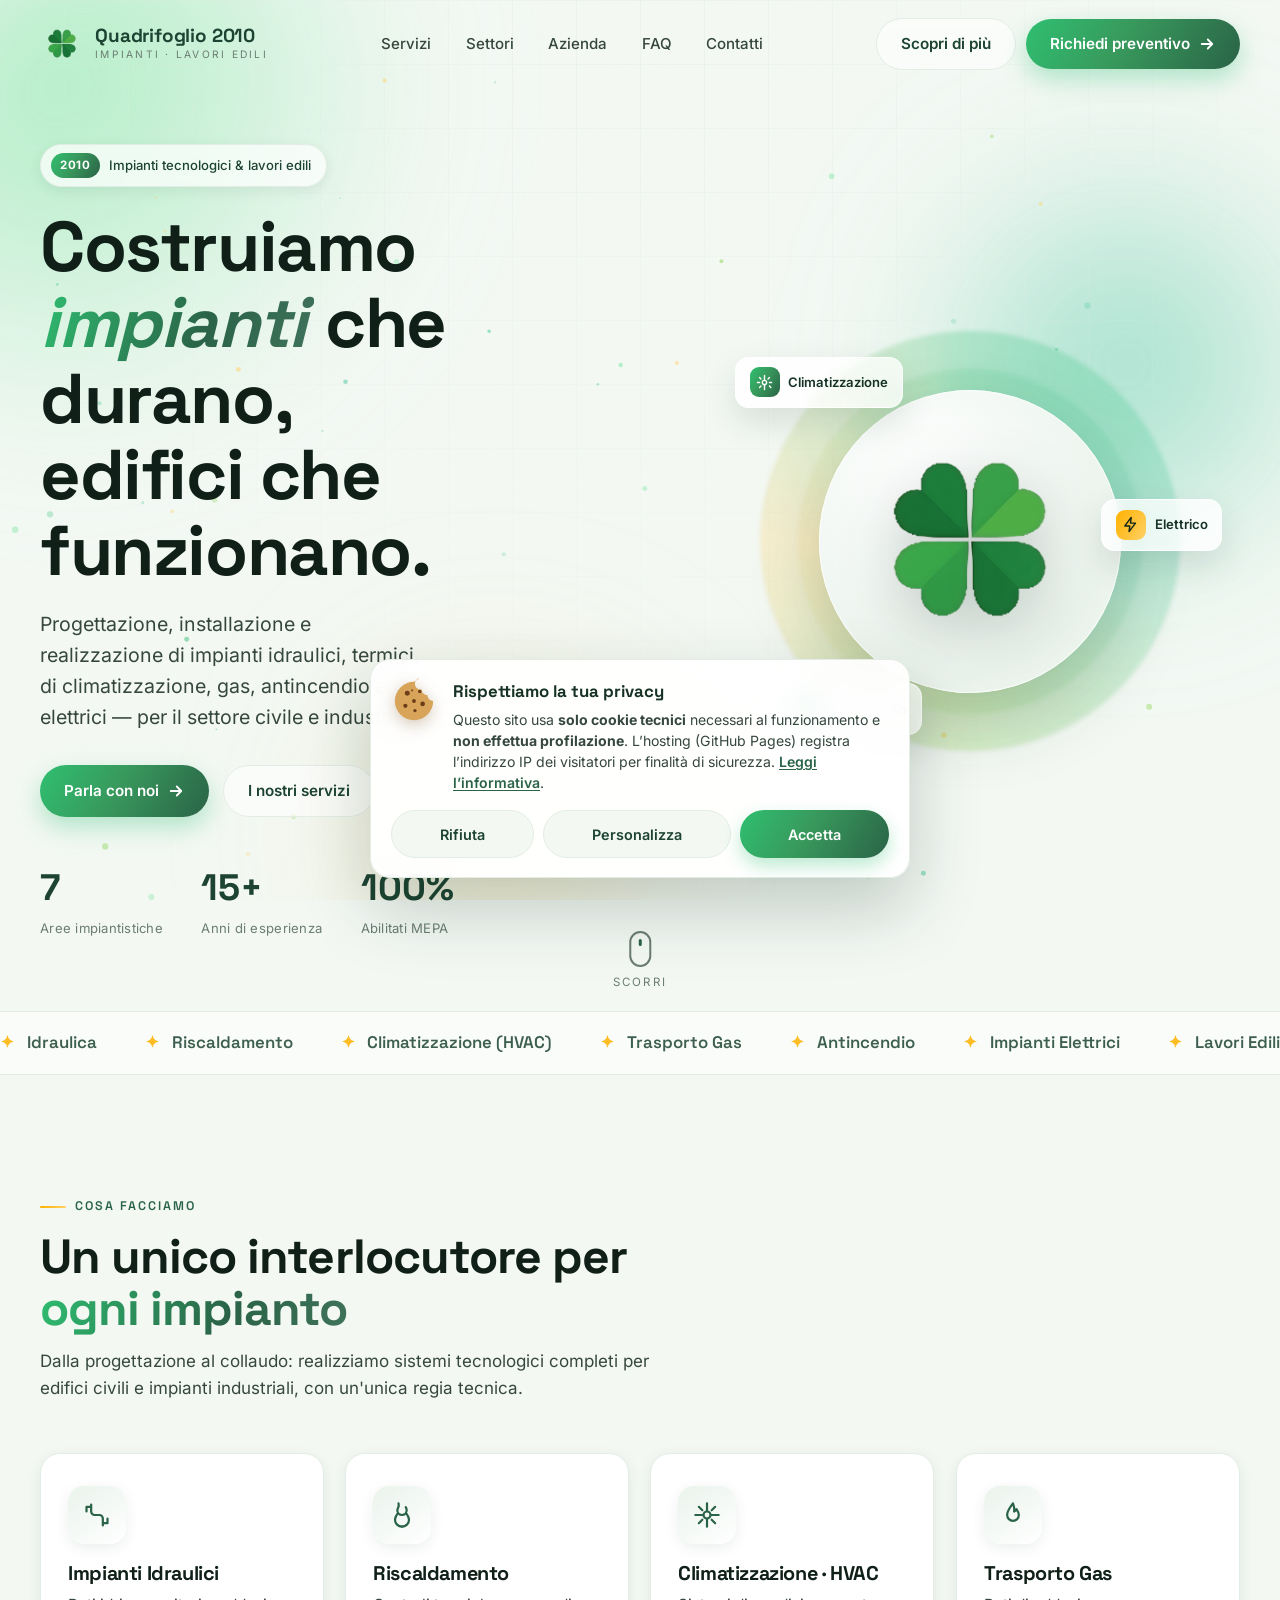
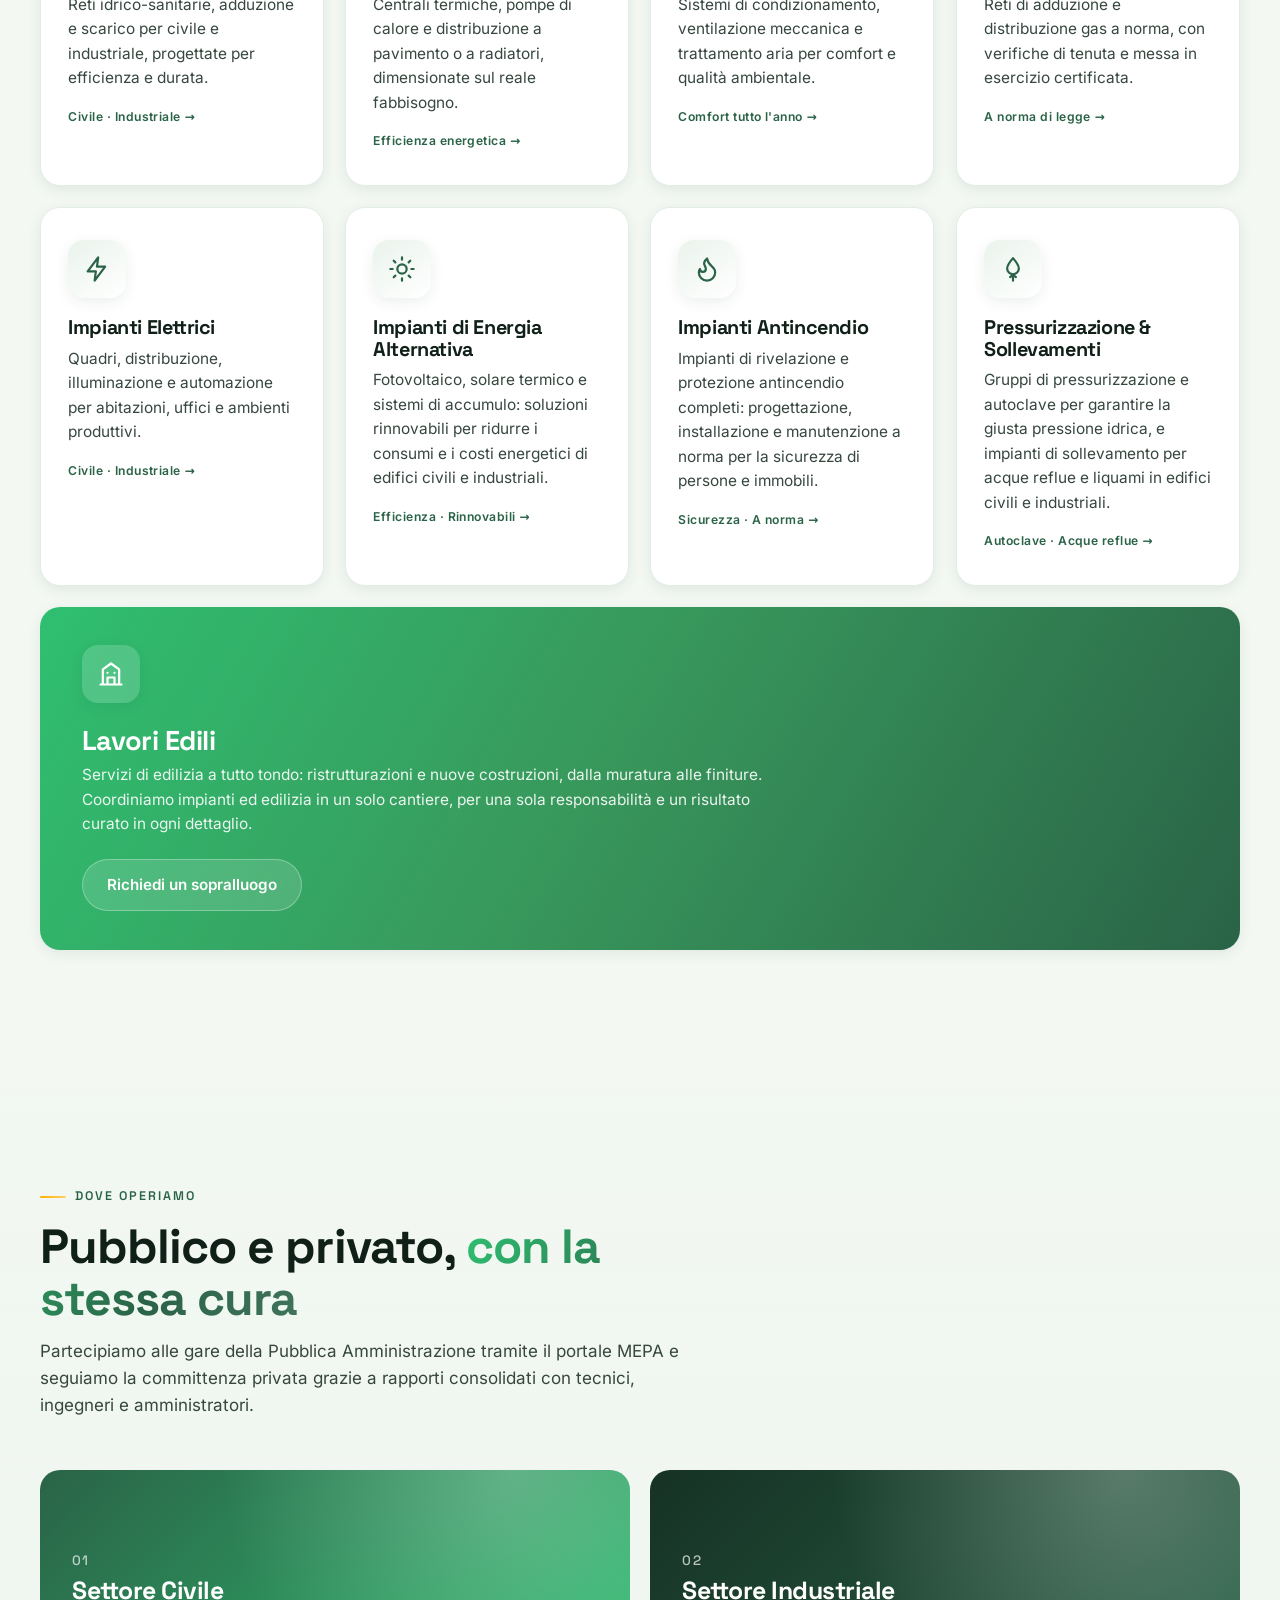
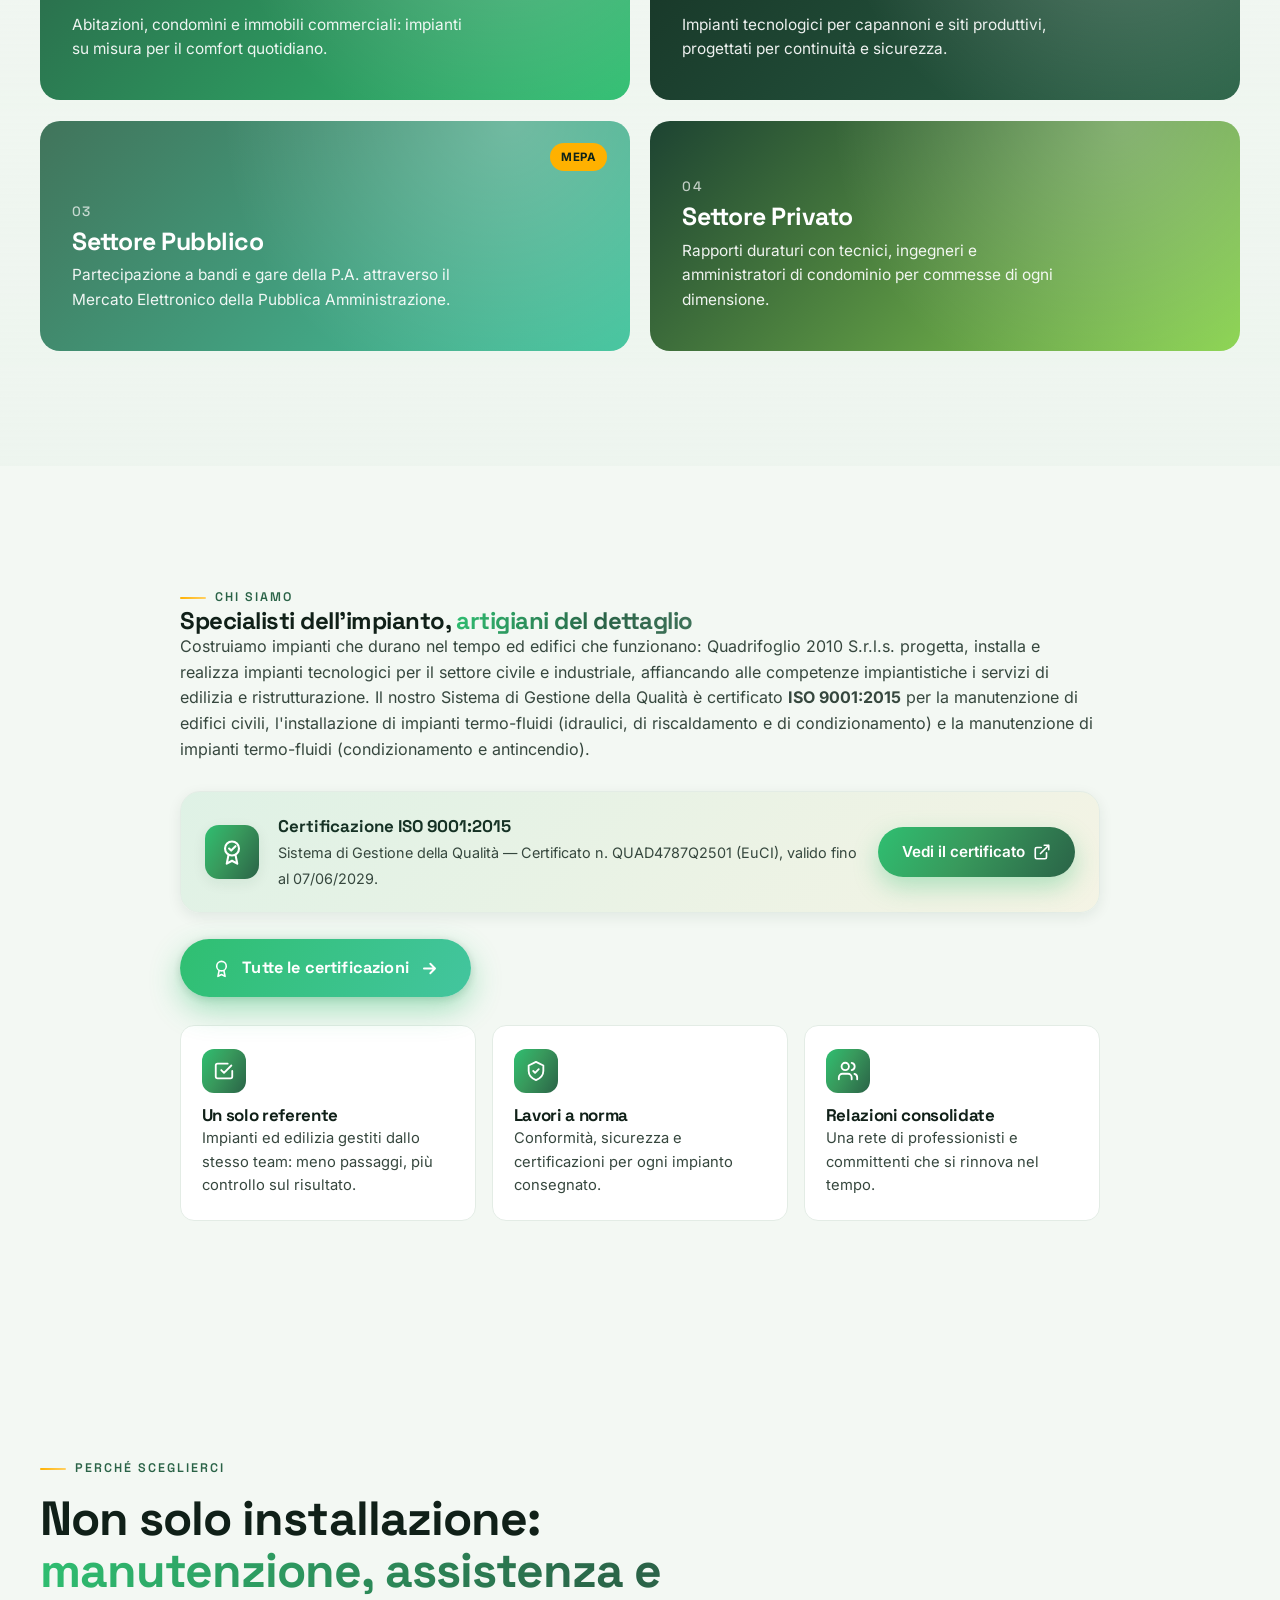
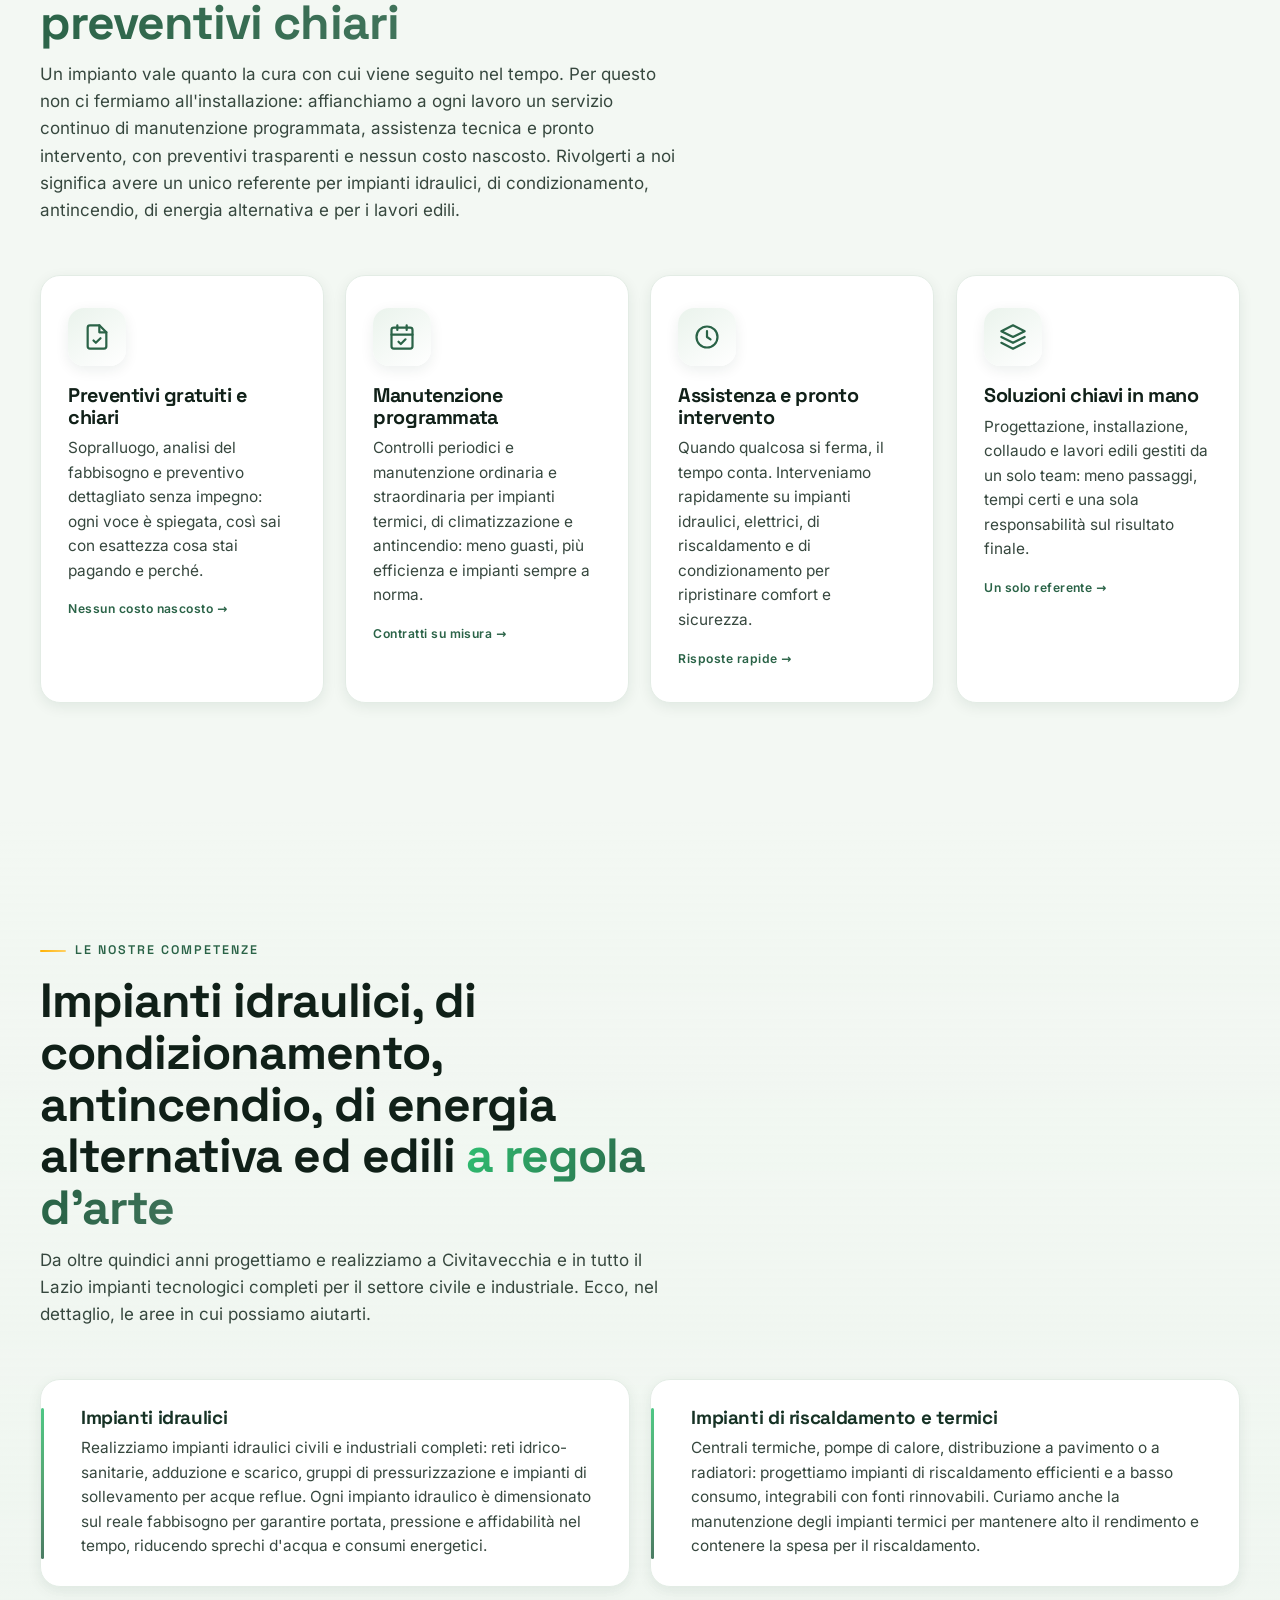
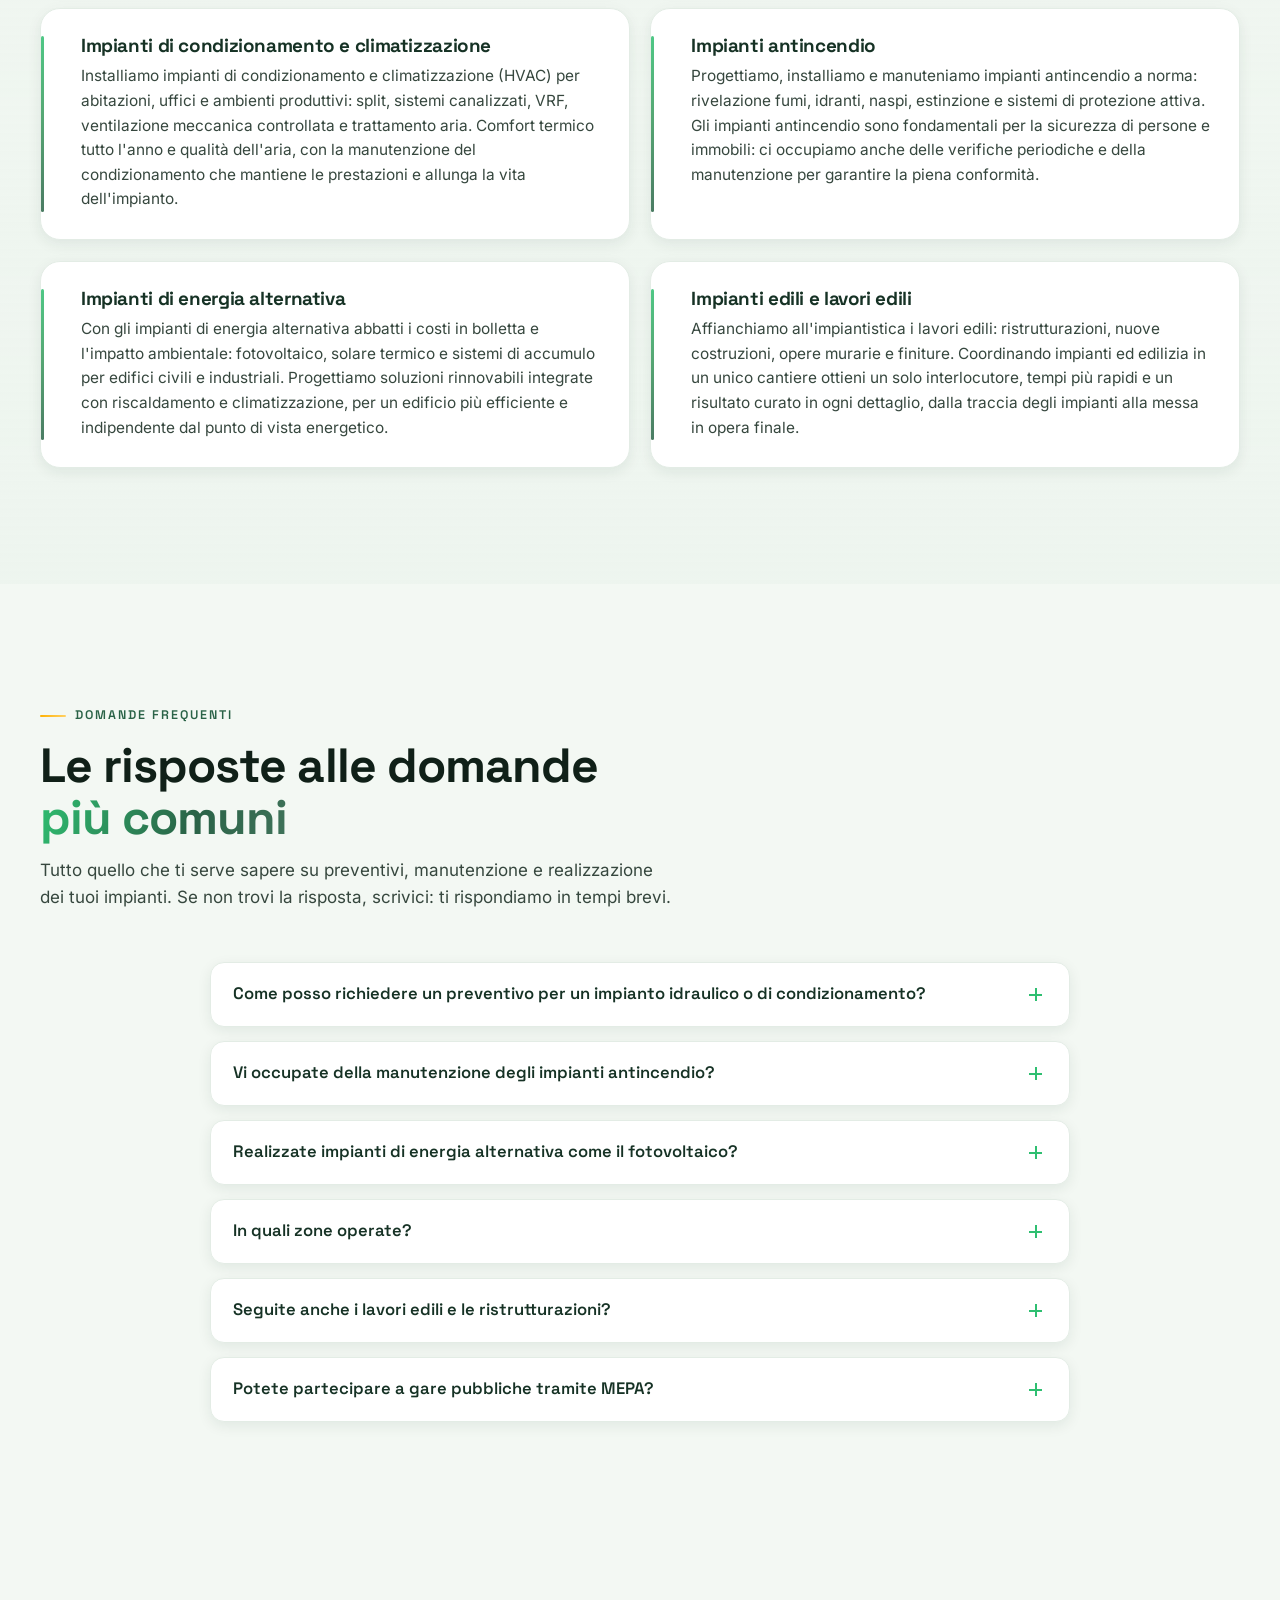
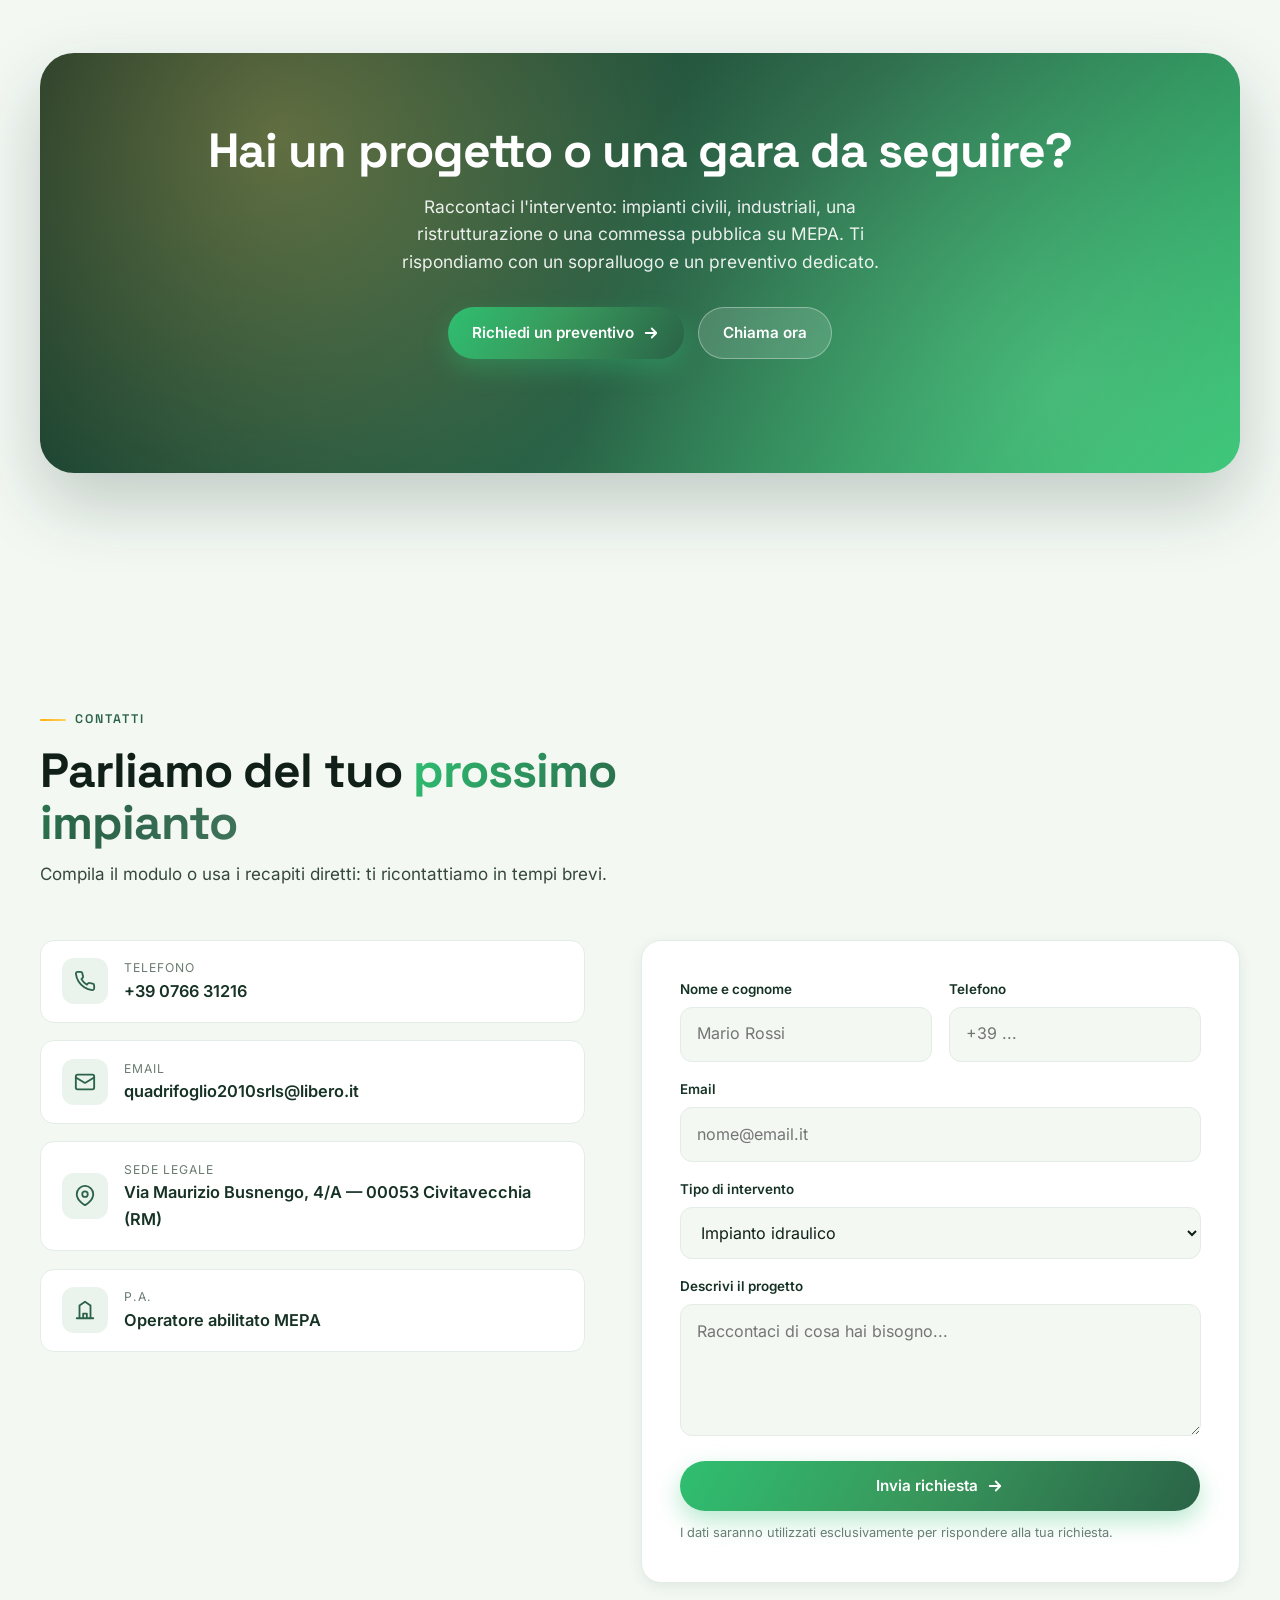
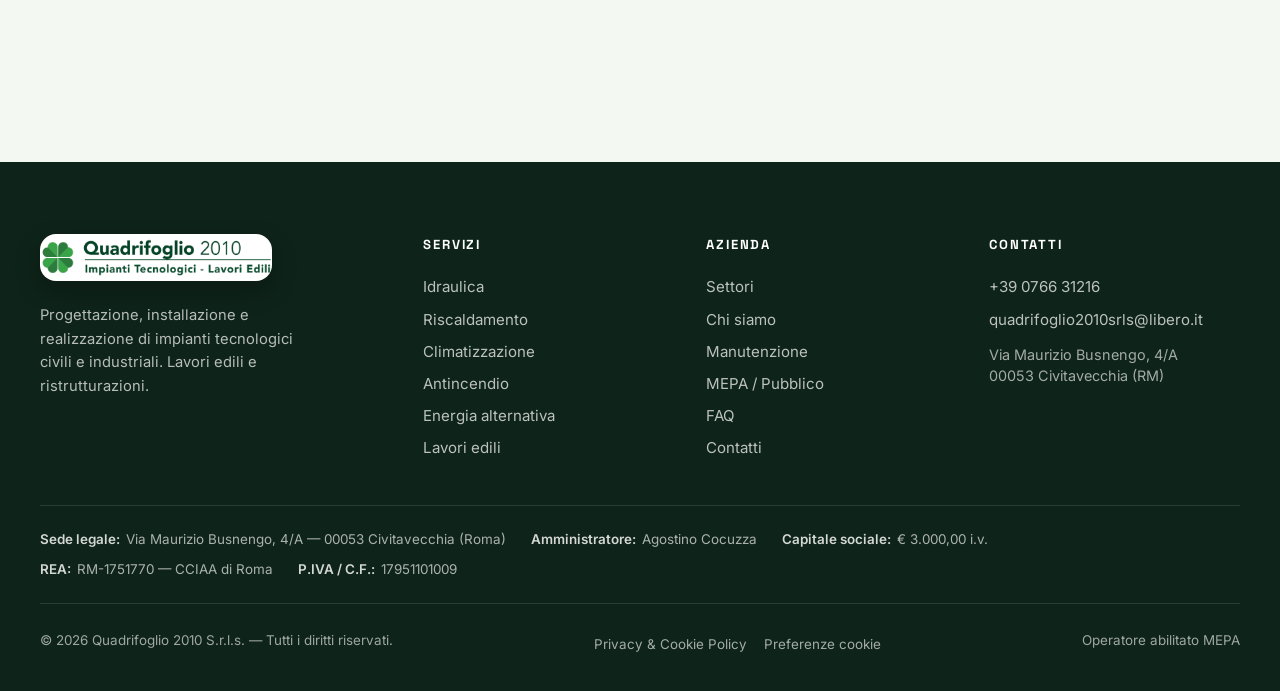
==== commit 0df451ee: "Update index.html" ====
--- a/index.html
+++ b/index.html
@@ -3,28 +3,36 @@
 <head>
 <meta charset="UTF-8">
 <meta name="viewport" content="width=device-width, initial-scale=1.0">
-<meta name="description" content="Scopri le certificazioni di Quadrifoglio 2010: qualità certificata ISO 9001:2015 per impianti tecnologici e lavori edili a Civitavecchia.">
-<title>Certificazioni ISO 9001:2015 e Qualità | Quadrifoglio 2010</title>
+<meta name="description" content="Quadrifoglio 2010 a Civitavecchia: impianti idraulici, di condizionamento, antincendio, di energia alternativa ed edili per civile e industriale. Preventivi gratuiti e manutenzione.">
+<title>Impianti Tecnologici a Civitavecchia | Quadrifoglio 2010</title>
 
 <!-- ============ SEO ============ -->
-<meta name="robots" content="index, follow, max-image-preview:large">
+<meta name="robots" content="index, follow, max-image-preview:large, max-snippet:-1">
 <meta name="author" content="Quadrifoglio 2010 S.r.l.s.">
-<link rel="canonical" href="https://quadrifoglio2010srls.com/certificazioni.html">
+<meta name="keywords" content="impianti tecnologici, impianti idraulici, riscaldamento, climatizzazione, HVAC, trasporto gas, impianti antincendio, impianti elettrici, fotovoltaico, energia alternativa, lavori edili, ristrutturazioni, MEPA, Civitavecchia, Roma, Lazio, ISO 9001">
+<link rel="canonical" href="https://quadrifoglio2010srls.com/">
 <meta name="theme-color" content="#2fbf71">
+
+<!-- Geo / local SEO -->
+<meta name="geo.region" content="IT-RM">
+<meta name="geo.placename" content="Civitavecchia">
+<meta name="geo.position" content="42.0924;11.7957">
+<meta name="ICBM" content="42.0924, 11.7957">
 
 <!-- Open Graph -->
 <meta property="og:type" content="website">
 <meta property="og:site_name" content="Quadrifoglio 2010 S.r.l.s.">
 <meta property="og:locale" content="it_IT">
-<meta property="og:title" content="Certificazioni ISO 9001:2015 e Qualità | Quadrifoglio 2010">
-<meta property="og:description" content="Scopri le certificazioni di Quadrifoglio 2010: qualità certificata ISO 9001:2015 per impianti tecnologici e lavori edili a Civitavecchia.">
-<meta property="og:url" content="https://quadrifoglio2010srls.com/certificazioni.html">
+<meta property="og:title" content="Impianti Tecnologici a Civitavecchia | Quadrifoglio 2010">
+<meta property="og:description" content="Quadrifoglio 2010 a Civitavecchia: impianti idraulici, di condizionamento, antincendio, di energia alternativa ed edili per civile e industriale. Preventivi gratuiti e manutenzione.">
+<meta property="og:url" content="https://quadrifoglio2010srls.com/">
 <meta property="og:image" content="https://quadrifoglio2010srls.com/assets/logo-full.png">
+<meta property="og:image:alt" content="Quadrifoglio 2010 S.r.l.s. — Impianti Tecnologici · Lavori Edili">
 
 <!-- Twitter -->
 <meta name="twitter:card" content="summary_large_image">
-<meta name="twitter:title" content="Certificazioni ISO 9001:2015 e Qualità | Quadrifoglio 2010">
-<meta name="twitter:description" content="Scopri le certificazioni di Quadrifoglio 2010: qualità certificata ISO 9001:2015 per impianti tecnologici e lavori edili a Civitavecchia.">
+<meta name="twitter:title" content="Impianti Tecnologici a Civitavecchia | Quadrifoglio 2010">
+<meta name="twitter:description" content="Quadrifoglio 2010 a Civitavecchia: impianti idraulici, di condizionamento, antincendio, di energia alternativa ed edili per civile e industriale. Preventivi gratuiti e manutenzione.">
 <meta name="twitter:image" content="https://quadrifoglio2010srls.com/assets/logo-full.png">
 
 <link rel="manifest" href="site.webmanifest">
@@ -32,6 +40,8 @@
 <!-- Self-hosted fonts (GDPR: no request to Google servers, no visitor IP shared) -->
 <link rel="preload" href="assets/fonts/UcC73FwrK3iLTeHuS_nVMrMxCp50SjIa1ZL7.woff2" as="font" type="font/woff2" crossorigin>
 <link rel="preload" href="assets/fonts/V8mDoQDjQSkFtoMM3T6r8E7mPbF4Cw.woff2" as="font" type="font/woff2" crossorigin>
+<!-- Preload the hero/LCP image so it is fetched immediately, off the critical chain -->
+<link rel="preload" href="assets/logo-clover.png" as="image" fetchpriority="high">
 <!-- Self-hosted fonts inlined (no render-blocking request; woff2 are preloaded above) -->
 <style>@font-face{font-family:'Inter';font-style:normal;font-weight:400;font-display:swap;src:url(assets/fonts/UcC73FwrK3iLTeHuS_nVMrMxCp50SjIa2JL7SUc.woff2) format('woff2');unicode-range:U+0460-052F,U+1C80-1C8A,U+20B4,U+2DE0-2DFF,U+A640-A69F,U+FE2E-FE2F}@font-face{font-family:'Inter';font-style:normal;font-weight:400;font-display:swap;src:url(assets/fonts/UcC73FwrK3iLTeHuS_nVMrMxCp50SjIa0ZL7SUc.woff2) format('woff2');unicode-range:U+0301,U+0400-045F,U+0490-0491,U+04B0-04B1,U+2116}@font-face{font-family:'Inter';font-style:normal;font-weight:400;font-display:swap;src:url(assets/fonts/UcC73FwrK3iLTeHuS_nVMrMxCp50SjIa2ZL7SUc.woff2) format('woff2');unicode-range:U+1F00-1FFF}@font-face{font-family:'Inter';font-style:normal;font-weight:400;font-display:swap;src:url(assets/fonts/UcC73FwrK3iLTeHuS_nVMrMxCp50SjIa1pL7SUc.woff2) format('woff2');unicode-range:U+0370-0377,U+037A-037F,U+0384-038A,U+038C,U+038E-03A1,U+03A3-03FF}@font-face{font-family:'Inter';font-style:normal;font-weight:400;font-display:swap;src:url(assets/fonts/UcC73FwrK3iLTeHuS_nVMrMxCp50SjIa2pL7SUc.woff2) format('woff2');unicode-range:U+0102-0103,U+0110-0111,U+0128-0129,U+0168-0169,U+01A0-01A1,U+01AF-01B0,U+0300-0301,U+0303-0304,U+0308-0309,U+0323,U+0329,U+1EA0-1EF9,U+20AB}@font-face{font-family:'Inter';font-style:normal;font-weight:400;font-display:swap;src:url(assets/fonts/UcC73FwrK3iLTeHuS_nVMrMxCp50SjIa25L7SUc.woff2) format('woff2');unicode-range:U+0100-02BA,U+02BD-02C5,U+02C7-02CC,U+02CE-02D7,U+02DD-02FF,U+0304,U+0308,U+0329,U+1D00-1DBF,U+1E00-1E9F,U+1EF2-1EFF,U+2020,U+20A0-20AB,U+20AD-20C0,U+2113,U+2C60-2C7F,U+A720-A7FF}@font-face{font-family:'Inter';font-style:normal;font-weight:400;font-display:swap;src:url(assets/fonts/UcC73FwrK3iLTeHuS_nVMrMxCp50SjIa1ZL7.woff2) format('woff2');unicode-range:U+0000-00FF,U+0131,U+0152-0153,U+02BB-02BC,U+02C6,U+02DA,U+02DC,U+0304,U+0308,U+0329,U+2000-206F,U+20AC,U+2122,U+2191,U+2193,U+2212,U+2215,U+FEFF,U+FFFD}@font-face{font-family:'Inter';font-style:normal;font-weight:500;font-display:swap;src:url(assets/fonts/UcC73FwrK3iLTeHuS_nVMrMxCp50SjIa2JL7SUc.woff2) format('woff2');unicode-range:U+0460-052F,U+1C80-1C8A,U+20B4,U+2DE0-2DFF,U+A640-A69F,U+FE2E-FE2F}@font-face{font-family:'Inter';font-style:normal;font-weight:500;font-display:swap;src:url(assets/fonts/UcC73FwrK3iLTeHuS_nVMrMxCp50SjIa0ZL7SUc.woff2) format('woff2');unicode-range:U+0301,U+0400-045F,U+0490-0491,U+04B0-04B1,U+2116}@font-face{font-family:'Inter';font-style:normal;font-weight:500;font-display:swap;src:url(assets/fonts/UcC73FwrK3iLTeHuS_nVMrMxCp50SjIa2ZL7SUc.woff2) format('woff2');unicode-range:U+1F00-1FFF}@font-face{font-family:'Inter';font-style:normal;font-weight:500;font-display:swap;src:url(assets/fonts/UcC73FwrK3iLTeHuS_nVMrMxCp50SjIa1pL7SUc.woff2) format('woff2');unicode-range:U+0370-0377,U+037A-037F,U+0384-038A,U+038C,U+038E-03A1,U+03A3-03FF}@font-face{font-family:'Inter';font-style:normal;font-weight:500;font-display:swap;src:url(assets/fonts/UcC73FwrK3iLTeHuS_nVMrMxCp50SjIa2pL7SUc.woff2) format('woff2');unicode-range:U+0102-0103,U+0110-0111,U+0128-0129,U+0168-0169,U+01A0-01A1,U+01AF-01B0,U+0300-0301,U+0303-0304,U+0308-0309,U+0323,U+0329,U+1EA0-1EF9,U+20AB}@font-face{font-family:'Inter';font-style:normal;font-weight:500;font-display:swap;src:url(assets/fonts/UcC73FwrK3iLTeHuS_nVMrMxCp50SjIa25L7SUc.woff2) format('woff2');unicode-range:U+0100-02BA,U+02BD-02C5,U+02C7-02CC,U+02CE-02D7,U+02DD-02FF,U+0304,U+0308,U+0329,U+1D00-1DBF,U+1E00-1E9F,U+1EF2-1EFF,U+2020,U+20A0-20AB,U+20AD-20C0,U+2113,U+2C60-2C7F,U+A720-A7FF}@font-face{font-family:'Inter';font-style:normal;font-weight:500;font-display:swap;src:url(assets/fonts/UcC73FwrK3iLTeHuS_nVMrMxCp50SjIa1ZL7.woff2) format('woff2');unicode-range:U+0000-00FF,U+0131,U+0152-0153,U+02BB-02BC,U+02C6,U+02DA,U+02DC,U+0304,U+0308,U+0329,U+2000-206F,U+20AC,U+2122,U+2191,U+2193,U+2212,U+2215,U+FEFF,U+FFFD}@font-face{font-family:'Inter';font-style:normal;font-weight:600;font-display:swap;src:url(assets/fonts/UcC73FwrK3iLTeHuS_nVMrMxCp50SjIa2JL7SUc.woff2) format('woff2');unicode-range:U+0460-052F,U+1C80-1C8A,U+20B4,U+2DE0-2DFF,U+A640-A69F,U+FE2E-FE2F}@font-face{font-family:'Inter';font-style:normal;font-weight:600;font-display:swap;src:url(assets/fonts/UcC73FwrK3iLTeHuS_nVMrMxCp50SjIa0ZL7SUc.woff2) format('woff2');unicode-range:U+0301,U+0400-045F,U+0490-0491,U+04B0-04B1,U+2116}@font-face{font-family:'Inter';font-style:normal;font-weight:600;font-display:swap;src:url(assets/fonts/UcC73FwrK3iLTeHuS_nVMrMxCp50SjIa2ZL7SUc.woff2) format('woff2');unicode-range:U+1F00-1FFF}@font-face{font-family:'Inter';font-style:normal;font-weight:600;font-display:swap;src:url(assets/fonts/UcC73FwrK3iLTeHuS_nVMrMxCp50SjIa1pL7SUc.woff2) format('woff2');unicode-range:U+0370-0377,U+037A-037F,U+0384-038A,U+038C,U+038E-03A1,U+03A3-03FF}@font-face{font-family:'Inter';font-style:normal;font-weight:600;font-display:swap;src:url(assets/fonts/UcC73FwrK3iLTeHuS_nVMrMxCp50SjIa2pL7SUc.woff2) format('woff2');unicode-range:U+0102-0103,U+0110-0111,U+0128-0129,U+0168-0169,U+01A0-01A1,U+01AF-01B0,U+0300-0301,U+0303-0304,U+0308-0309,U+0323,U+0329,U+1EA0-1EF9,U+20AB}@font-face{font-family:'Inter';font-style:normal;font-weight:600;font-display:swap;src:url(assets/fonts/UcC73FwrK3iLTeHuS_nVMrMxCp50SjIa25L7SUc.woff2) format('woff2');unicode-range:U+0100-02BA,U+02BD-02C5,U+02C7-02CC,U+02CE-02D7,U+02DD-02FF,U+0304,U+0308,U+0329,U+1D00-1DBF,U+1E00-1E9F,U+1EF2-1EFF,U+2020,U+20A0-20AB,U+20AD-20C0,U+2113,U+2C60-2C7F,U+A720-A7FF}@font-face{font-family:'Inter';font-style:normal;font-weight:600;font-display:swap;src:url(assets/fonts/UcC73FwrK3iLTeHuS_nVMrMxCp50SjIa1ZL7.woff2) format('woff2');unicode-range:U+0000-00FF,U+0131,U+0152-0153,U+02BB-02BC,U+02C6,U+02DA,U+02DC,U+0304,U+0308,U+0329,U+2000-206F,U+20AC,U+2122,U+2191,U+2193,U+2212,U+2215,U+FEFF,U+FFFD}@font-face{font-family:'Inter';font-style:normal;font-weight:700;font-display:swap;src:url(assets/fonts/UcC73FwrK3iLTeHuS_nVMrMxCp50SjIa2JL7SUc.woff2) format('woff2');unicode-range:U+0460-052F,U+1C80-1C8A,U+20B4,U+2DE0-2DFF,U+A640-A69F,U+FE2E-FE2F}@font-face{font-family:'Inter';font-style:normal;font-weight:700;font-display:swap;src:url(assets/fonts/UcC73FwrK3iLTeHuS_nVMrMxCp50SjIa0ZL7SUc.woff2) format('woff2');unicode-range:U+0301,U+0400-045F,U+0490-0491,U+04B0-04B1,U+2116}@font-face{font-family:'Inter';font-style:normal;font-weight:700;font-display:swap;src:url(assets/fonts/UcC73FwrK3iLTeHuS_nVMrMxCp50SjIa2ZL7SUc.woff2) format('woff2');unicode-range:U+1F00-1FFF}@font-face{font-family:'Inter';font-style:normal;font-weight:700;font-display:swap;src:url(assets/fonts/UcC73FwrK3iLTeHuS_nVMrMxCp50SjIa1pL7SUc.woff2) format('woff2');unicode-range:U+0370-0377,U+037A-037F,U+0384-038A,U+038C,U+038E-03A1,U+03A3-03FF}@font-face{font-family:'Inter';font-style:normal;font-weight:700;font-display:swap;src:url(assets/fonts/UcC73FwrK3iLTeHuS_nVMrMxCp50SjIa2pL7SUc.woff2) format('woff2');unicode-range:U+0102-0103,U+0110-0111,U+0128-0129,U+0168-0169,U+01A0-01A1,U+01AF-01B0,U+0300-0301,U+0303-0304,U+0308-0309,U+0323,U+0329,U+1EA0-1EF9,U+20AB}@font-face{font-family:'Inter';font-style:normal;font-weight:700;font-display:swap;src:url(assets/fonts/UcC73FwrK3iLTeHuS_nVMrMxCp50SjIa25L7SUc.woff2) format('woff2');unicode-range:U+0100-02BA,U+02BD-02C5,U+02C7-02CC,U+02CE-02D7,U+02DD-02FF,U+0304,U+0308,U+0329,U+1D00-1DBF,U+1E00-1E9F,U+1EF2-1EFF,U+2020,U+20A0-20AB,U+20AD-20C0,U+2113,U+2C60-2C7F,U+A720-A7FF}@font-face{font-family:'Inter';font-style:normal;font-weight:700;font-display:swap;src:url(assets/fonts/UcC73FwrK3iLTeHuS_nVMrMxCp50SjIa1ZL7.woff2) format('woff2');unicode-range:U+0000-00FF,U+0131,U+0152-0153,U+02BB-02BC,U+02C6,U+02DA,U+02DC,U+0304,U+0308,U+0329,U+2000-206F,U+20AC,U+2122,U+2191,U+2193,U+2212,U+2215,U+FEFF,U+FFFD}@font-face{font-family:'Space Grotesk';font-style:normal;font-weight:500;font-display:swap;src:url(assets/fonts/V8mDoQDjQSkFtoMM3T6r8E7mPb54C-s0.woff2) format('woff2');unicode-range:U+0102-0103,U+0110-0111,U+0128-0129,U+0168-0169,U+01A0-01A1,U+01AF-01B0,U+0300-0301,U+0303-0304,U+0308-0309,U+0323,U+0329,U+1EA0-1EF9,U+20AB}@font-face{font-family:'Space Grotesk';font-style:normal;font-weight:500;font-display:swap;src:url(assets/fonts/V8mDoQDjQSkFtoMM3T6r8E7mPb94C-s0.woff2) format('woff2');unicode-range:U+0100-02BA,U+02BD-02C5,U+02C7-02CC,U+02CE-02D7,U+02DD-02FF,U+0304,U+0308,U+0329,U+1D00-1DBF,U+1E00-1E9F,U+1EF2-1EFF,U+2020,U+20A0-20AB,U+20AD-20C0,U+2113,U+2C60-2C7F,U+A720-A7FF}@font-face{font-family:'Space Grotesk';font-style:normal;font-weight:500;font-display:swap;src:url(assets/fonts/V8mDoQDjQSkFtoMM3T6r8E7mPbF4Cw.woff2) format('woff2');unicode-range:U+0000-00FF,U+0131,U+0152-0153,U+02BB-02BC,U+02C6,U+02DA,U+02DC,U+0304,U+0308,U+0329,U+2000-206F,U+20AC,U+2122,U+2191,U+2193,U+2212,U+2215,U+FEFF,U+FFFD}@font-face{font-family:'Space Grotesk';font-style:normal;font-weight:600;font-display:swap;src:url(assets/fonts/V8mDoQDjQSkFtoMM3T6r8E7mPb54C-s0.woff2) format('woff2');unicode-range:U+0102-0103,U+0110-0111,U+0128-0129,U+0168-0169,U+01A0-01A1,U+01AF-01B0,U+0300-0301,U+0303-0304,U+0308-0309,U+0323,U+0329,U+1EA0-1EF9,U+20AB}@font-face{font-family:'Space Grotesk';font-style:normal;font-weight:600;font-display:swap;src:url(assets/fonts/V8mDoQDjQSkFtoMM3T6r8E7mPb94C-s0.woff2) format('woff2');unicode-range:U+0100-02BA,U+02BD-02C5,U+02C7-02CC,U+02CE-02D7,U+02DD-02FF,U+0304,U+0308,U+0329,U+1D00-1DBF,U+1E00-1E9F,U+1EF2-1EFF,U+2020,U+20A0-20AB,U+20AD-20C0,U+2113,U+2C60-2C7F,U+A720-A7FF}@font-face{font-family:'Space Grotesk';font-style:normal;font-weight:600;font-display:swap;src:url(assets/fonts/V8mDoQDjQSkFtoMM3T6r8E7mPbF4Cw.woff2) format('woff2');unicode-range:U+0000-00FF,U+0131,U+0152-0153,U+02BB-02BC,U+02C6,U+02DA,U+02DC,U+0304,U+0308,U+0329,U+2000-206F,U+20AC,U+2122,U+2191,U+2193,U+2212,U+2215,U+FEFF,U+FFFD}@font-face{font-family:'Space Grotesk';font-style:normal;font-weight:700;font-display:swap;src:url(assets/fonts/V8mDoQDjQSkFtoMM3T6r8E7mPb54C-s0.woff2) format('woff2');unicode-range:U+0102-0103,U+0110-0111,U+0128-0129,U+0168-0169,U+01A0-01A1,U+01AF-01B0,U+0300-0301,U+0303-0304,U+0308-0309,U+0323,U+0329,U+1EA0-1EF9,U+20AB}@font-face{font-family:'Space Grotesk';font-style:normal;font-weight:700;font-display:swap;src:url(assets/fonts/V8mDoQDjQSkFtoMM3T6r8E7mPb94C-s0.woff2) format('woff2');unicode-range:U+0100-02BA,U+02BD-02C5,U+02C7-02CC,U+02CE-02D7,U+02DD-02FF,U+0304,U+0308,U+0329,U+1D00-1DBF,U+1E00-1E9F,U+1EF2-1EFF,U+2020,U+20A0-20AB,U+20AD-20C0,U+2113,U+2C60-2C7F,U+A720-A7FF}@font-face{font-family:'Space Grotesk';font-style:normal;font-weight:700;font-display:swap;src:url(assets/fonts/V8mDoQDjQSkFtoMM3T6r8E7mPbF4Cw.woff2) format('woff2');unicode-range:U+0000-00FF,U+0131,U+0152-0153,U+02BB-02BC,U+02C6,U+02DA,U+02DC,U+0304,U+0308,U+0329,U+2000-206F,U+20AC,U+2122,U+2191,U+2193,U+2212,U+2215,U+FEFF,U+FFFD}</style>
 
@@ -49,10 +59,103 @@
 <script type="application/ld+json">
 {
   "@context": "https://schema.org",
-  "@type": "BreadcrumbList",
-  "itemListElement": [
-    { "@type": "ListItem", "position": 1, "name": "Home", "item": "https://quadrifoglio2010srls.com/" },
-    { "@type": "ListItem", "position": 2, "name": "Certificazioni", "item": "https://quadrifoglio2010srls.com/certificazioni.html" }
+  "@graph": [
+    {
+      "@type": ["GeneralContractor", "HVACBusiness", "Plumber", "Electrician"],
+      "@id": "https://quadrifoglio2010srls.com/#business",
+      "name": "Quadrifoglio 2010 S.r.l.s.",
+      "legalName": "Quadrifoglio 2010 S.r.l.s.",
+      "url": "https://quadrifoglio2010srls.com/",
+      "logo": "https://quadrifoglio2010srls.com/assets/logo-full.png",
+      "image": "https://quadrifoglio2010srls.com/assets/logo-full.png",
+      "description": "Progettazione, installazione e realizzazione di impianti tecnologici civili e industriali (idraulici, riscaldamento, climatizzazione, gas, antincendio, elettrici, energia alternativa) e lavori edili. Sistema di Gestione della Qualità certificato ISO 9001:2015. Operatore abilitato MEPA.",
+      "telephone": "+390766 31216",
+      "email": "quadrifoglio2010srls@libero.it",
+      "foundingDate": "2010",
+      "founder": { "@type": "Person", "name": "Agostino Cocuzza" },
+      "vatID": "IT17951101009",
+      "taxID": "17951101009",
+      "priceRange": "€€",
+      "address": {
+        "@type": "PostalAddress",
+        "streetAddress": "Via Maurizio Busnengo, 4/A",
+        "addressLocality": "Civitavecchia",
+        "addressRegion": "RM",
+        "postalCode": "00053",
+        "addressCountry": "IT"
+      },
+      "geo": { "@type": "GeoCoordinates", "latitude": 42.0924, "longitude": 11.7957 },
+      "areaServed": [
+        { "@type": "AdministrativeArea", "name": "Lazio" },
+        { "@type": "Country", "name": "Italia" }
+      ],
+      "knowsAbout": [
+        "Impianti idraulici", "Riscaldamento", "Climatizzazione e HVAC",
+        "Trasporto gas", "Impianti antincendio", "Impianti elettrici",
+        "Energia alternativa e fotovoltaico", "Lavori edili e ristrutturazioni"
+      ],
+      "hasCredential": {
+        "@type": "EducationalOccupationalCredential",
+        "credentialCategory": "ISO 9001:2015",
+        "name": "Certificazione ISO 9001:2015 — Sistema di Gestione della Qualità"
+      }
+    },
+    {
+      "@type": "WebSite",
+      "@id": "https://quadrifoglio2010srls.com/#website",
+      "url": "https://quadrifoglio2010srls.com/",
+      "name": "Quadrifoglio 2010 S.r.l.s.",
+      "inLanguage": "it-IT",
+      "publisher": { "@id": "https://quadrifoglio2010srls.com/#business" }
+    },
+    {
+      "@type": "OfferCatalog",
+      "@id": "https://quadrifoglio2010srls.com/#servizi",
+      "name": "Servizi di impiantistica e lavori edili",
+      "itemListElement": [
+        { "@type": "Service", "name": "Impianti idraulici", "serviceType": "Impianti idraulici civili e industriali", "areaServed": "Lazio", "provider": { "@id": "https://quadrifoglio2010srls.com/#business" } },
+        { "@type": "Service", "name": "Impianti di condizionamento e climatizzazione", "serviceType": "Climatizzazione e HVAC", "areaServed": "Lazio", "provider": { "@id": "https://quadrifoglio2010srls.com/#business" } },
+        { "@type": "Service", "name": "Impianti antincendio", "serviceType": "Rivelazione e protezione antincendio", "areaServed": "Lazio", "provider": { "@id": "https://quadrifoglio2010srls.com/#business" } },
+        { "@type": "Service", "name": "Impianti di energia alternativa", "serviceType": "Fotovoltaico, solare termico e accumulo", "areaServed": "Lazio", "provider": { "@id": "https://quadrifoglio2010srls.com/#business" } },
+        { "@type": "Service", "name": "Impianti edili e lavori edili", "serviceType": "Ristrutturazioni e nuove costruzioni", "areaServed": "Lazio", "provider": { "@id": "https://quadrifoglio2010srls.com/#business" } }
+      ]
+    },
+    {
+      "@type": "FAQPage",
+      "@id": "https://quadrifoglio2010srls.com/#faq",
+      "mainEntity": [
+        {
+          "@type": "Question",
+          "name": "Come posso richiedere un preventivo per un impianto idraulico o di condizionamento?",
+          "acceptedAnswer": { "@type": "Answer", "text": "È sufficiente compilare il modulo di contatto o telefonare in azienda. Fissiamo un sopralluogo gratuito, analizziamo il fabbisogno e ti consegniamo un preventivo dettagliato e senza impegno, con ogni voce di spesa spiegata in modo chiaro." }
+        },
+        {
+          "@type": "Question",
+          "name": "Vi occupate della manutenzione degli impianti antincendio?",
+          "acceptedAnswer": { "@type": "Answer", "text": "Sì. Realizziamo e manuteniamo impianti antincendio di rivelazione e protezione, con verifiche periodiche e interventi programmati per mantenere l'impianto a norma e garantire la sicurezza di persone e immobili." }
+        },
+        {
+          "@type": "Question",
+          "name": "Realizzate impianti di energia alternativa come il fotovoltaico?",
+          "acceptedAnswer": { "@type": "Answer", "text": "Progettiamo e installiamo impianti di energia alternativa: fotovoltaico, solare termico e sistemi di accumulo, per ridurre i consumi e i costi energetici di edifici civili e industriali." }
+        },
+        {
+          "@type": "Question",
+          "name": "In quali zone operate?",
+          "acceptedAnswer": { "@type": "Answer", "text": "Abbiamo sede a Civitavecchia e operiamo in tutta la provincia di Roma e nel Lazio, sia per la committenza privata sia per la Pubblica Amministrazione tramite il portale MEPA." }
+        },
+        {
+          "@type": "Question",
+          "name": "Seguite anche i lavori edili e le ristrutturazioni?",
+          "acceptedAnswer": { "@type": "Answer", "text": "Sì. Affianchiamo all'impiantistica i lavori edili: ristrutturazioni e nuove costruzioni, dalla muratura alle finiture. Coordiniamo impianti ed edilizia in un unico cantiere, con un solo referente." }
+        },
+        {
+          "@type": "Question",
+          "name": "Potete partecipare a gare pubbliche tramite MEPA?",
+          "acceptedAnswer": { "@type": "Answer", "text": "Siamo un operatore economico abilitato sul Mercato Elettronico della Pubblica Amministrazione (MEPA) e partecipiamo regolarmente a bandi e gare per enti pubblici." }
+        }
+      ]
+    }
   ]
 }
 </script>
@@ -68,10 +171,30 @@
 <div class="bg-grid" aria-hidden="true"></div>
 <canvas id="particles" aria-hidden="true"></canvas>
 
+<!-- ============ REUSABLE CLOVER LOGO (vivid SVG) ============ -->
+<svg width="0" height="0" class="svg-defs" aria-hidden="true">
+  <defs>
+    <symbol id="clover" viewBox="0 0 100 112">
+      <!-- stem -->
+      <path d="M50 60 Q57 86 50 106" fill="none" stroke="#3b8f5f" stroke-width="4.5" stroke-linecap="round"/>
+      <g transform="translate(50 50)">
+        <!-- four heart-shaped leaves, each a different vivid green -->
+        <path d="M0 0C-7-12-26-12-26-26-26-38-13-41 0-31 13-41 26-38 26-26 26-12 7-12 0 0Z" fill="#2fbf71" transform="rotate(0)"/>
+        <path d="M0 0C-7-12-26-12-26-26-26-38-13-41 0-31 13-41 26-38 26-26 26-12 7-12 0 0Z" fill="#8bd450" transform="rotate(90)"/>
+        <path d="M0 0C-7-12-26-12-26-26-26-38-13-41 0-31 13-41 26-38 26-26 26-12 7-12 0 0Z" fill="#43c59e" transform="rotate(180)"/>
+        <path d="M0 0C-7-12-26-12-26-26-26-38-13-41 0-31 13-41 26-38 26-26 26-12 7-12 0 0Z" fill="#6fe39a" transform="rotate(270)"/>
+        <!-- subtle highlights -->
+        <circle cx="-9" cy="-20" r="4" fill="#ffffff" opacity=".35"/>
+        <circle cx="20" cy="-9" r="4" fill="#ffffff" opacity=".3"/>
+      </g>
+    </symbol>
+  </defs>
+</svg>
+
 <!-- ============ HEADER ============ -->
-<header class="site-header scrolled" id="header">
+<header class="site-header" id="header">
   <div class="wrap nav">
-    <a class="brand" href="index.html" aria-label="Quadrifoglio 2010 — home" title="Quadrifoglio 2010 — home">
+    <a class="brand" href="#top" aria-label="Quadrifoglio 2010 — home" title="Quadrifoglio 2010 — home">
       <img class="logo-svg" src="assets/logo-clover.png" alt="Logo Quadrifoglio 2010 S.r.l.s. — quadrifoglio a quattro foglie verde" width="44" height="44">
       <span class="brand-text">
         <strong>Quadrifoglio 2010</strong>
@@ -79,57 +202,474 @@
       </span>
     </a>
 
+    <nav class="nav-links" id="navLinks" aria-label="Navigazione principale">
+      <a href="#servizi" title="Servizi">Servizi</a>
+      <a href="#settori" title="Settori">Settori</a>
+      <a href="#azienda" title="Azienda">Azienda</a>
+      <a href="#faq" title="Domande frequenti">FAQ</a>
+      <a href="#contatti" title="Contatti">Contatti</a>
+    </nav>
+
     <div class="nav-cta">
-      <a class="btn btn-ghost" href="index.html" title="← Torna al sito">← Torna al sito</a>
+      <a class="btn btn-ghost" href="#azienda" title="Scopri di più">Scopri di più</a>
+      <a class="btn btn-primary" href="#contatti" title="Richiedi preventivo"><span>Richiedi preventivo</span>
+        <svg viewBox="0 0 24 24" fill="none" stroke="currentColor" stroke-width="2.4" stroke-linecap="round" stroke-linejoin="round"><path d="M5 12h14M13 6l6 6-6 6"/></svg>
+      </a>
+      <button class="nav-toggle" id="navToggle" aria-label="Apri menu" aria-expanded="false">
+        <span></span><span></span><span></span>
+      </button>
     </div>
   </div>
 </header>
 
 <main id="top">
 
-<!-- ============ SUBPAGE HERO ============ -->
-<section class="section subpage-hero">
+<!-- ============ HERO ============ -->
+<section class="hero section">
+  <div class="wrap hero-grid">
+    <!-- LEFT: content -->
+    <div class="hero-copy">
+      <span class="hero-badge load load-1"><b>2010</b> Impianti tecnologici &amp; lavori edili</span>
+      <h1>
+        <span class="line load load-2">Costruiamo</span>
+        <span class="line load load-3"><em class="text-grad">impianti</em> che durano,</span>
+        <span class="line load load-4">edifici che funzionano.</span>
+      </h1>
+      <p class="lead load load-5">Progettazione, installazione e realizzazione di impianti idraulici, termici, di climatizzazione, gas, antincendio ed elettrici — per il settore civile e industriale.</p>
+
+      <div class="hero-actions load load-6">
+        <a class="btn btn-primary" href="#contatti" title="Parla con noi"><span>Parla con noi</span>
+          <svg viewBox="0 0 24 24" fill="none" stroke="currentColor" stroke-width="2.4" stroke-linecap="round" stroke-linejoin="round"><path d="M5 12h14M13 6l6 6-6 6"/></svg>
+        </a>
+        <a class="btn btn-ghost" href="#servizi" title="I nostri servizi">I nostri servizi</a>
+      </div>
+
+      <div class="hero-stats load load-7">
+        <div class="stat"><div class="num" data-count="7">0</div><div class="lbl">Aree impiantistiche</div></div>
+        <div class="stat"><div class="num" data-count="15" data-suffix="+">0</div><div class="lbl">Anni di esperienza</div></div>
+        <div class="stat"><div class="num" data-count="100" data-suffix="%">0%</div><div class="lbl">Abilitati MEPA</div></div>
+      </div>
+    </div>
+
+    <!-- RIGHT: animated visual -->
+    <div class="hero-visual load">
+      <div class="clover-stage">
+        <span class="clover-ring"></span>
+        <span class="clover-ring r2"></span>
+        <span class="clover-disc"></span>
+        <img class="clover-hero" data-tilt src="assets/logo-clover.png" alt="Quadrifoglio 2010 — impianti idraulici, di condizionamento, antincendio, energia alternativa e lavori edili a Civitavecchia" width="512" height="512" fetchpriority="high" decoding="async">
+
+        <div class="chip c1">
+          <i><svg viewBox="0 0 24 24" fill="none" stroke="currentColor" stroke-width="2" stroke-linecap="round" stroke-linejoin="round"><path d="M12 2v6M12 22v-6M5 12H2m20 0h-3M7 7 5 5m12 2 2-2M7 17l-2 2m14-2 2 2"/><circle cx="12" cy="12" r="3"/></svg></i>
+          Climatizzazione
+        </div>
+        <div class="chip c2">
+          <i><svg viewBox="0 0 24 24" fill="none" stroke="currentColor" stroke-width="2" stroke-linecap="round" stroke-linejoin="round"><path d="M13 2 4 14h7l-1 8 9-12h-7l1-8z"/></svg></i>
+          Elettrico
+        </div>
+        <div class="chip c3">
+          <i><svg viewBox="0 0 24 24" fill="none" stroke="currentColor" stroke-width="2" stroke-linecap="round" stroke-linejoin="round"><path d="M8.5 14.5A2.5 2.5 0 0 0 11 12c0-1.38-.5-2-1-3-1.072-2.143-.224-4.054 2-6 .5 2.5 2 4.9 4 6.5 2 1.6 3 3.5 3 5.5a7 7 0 1 1-14 0c0-1.153.433-2.294 1-3a2.5 2.5 0 0 0 2.5 2.5z"/></svg></i>
+          Antincendio
+        </div>
+      </div>
+    </div>
+  </div>
+
+  <div class="scroll-cue" aria-hidden="true">
+    <span class="mouse"></span>
+    Scorri
+  </div>
+</section>
+
+<!-- ============ MARQUEE ============ -->
+<div class="marquee" aria-hidden="true">
+  <div class="marquee-track">
+    <span>Idraulica</span><span>Riscaldamento</span><span>Climatizzazione (HVAC)</span><span>Trasporto Gas</span><span>Antincendio</span><span>Impianti Elettrici</span><span>Lavori Edili</span><span>Ristrutturazioni</span>
+    <span>Idraulica</span><span>Riscaldamento</span><span>Climatizzazione (HVAC)</span><span>Trasporto Gas</span><span>Antincendio</span><span>Impianti Elettrici</span><span>Lavori Edili</span><span>Ristrutturazioni</span>
+  </div>
+</div>
+
+<!-- ============ SERVICES ============ -->
+<section class="section" id="servizi">
   <div class="wrap">
-    <div class="section-head">
-      <a class="back-link" href="index.html" title="Home">
-        <svg viewBox="0 0 24 24" fill="none" stroke="currentColor" stroke-width="2.4" stroke-linecap="round" stroke-linejoin="round"><path d="M19 12H5M11 6l-6 6 6 6"/></svg>
-        Home
-      </a>
-      <span class="eyebrow eyebrow--center">Qualità &amp; conformità</span>
-      <h2>Le nostre <span class="text-grad">certificazioni</span></h2>
-      <p>Operiamo secondo standard certificati di qualità, sicurezza e conformità per ogni impianto e cantiere.</p>
+    <div class="section-head reveal">
+      <span class="eyebrow">Cosa facciamo</span>
+      <h2>Un unico interlocutore per <span class="text-grad">ogni impianto</span></h2>
+      <p>Dalla progettazione al collaudo: realizziamo sistemi tecnologici completi per edifici civili e impianti industriali, con un'unica regia tecnica.</p>
+    </div>
+
+    <div class="services-grid">
+      <!-- Plumbing -->
+      <article class="card reveal" data-tilt data-d="1">
+        <div class="icon"><svg viewBox="0 0 24 24" fill="none" stroke="currentColor" stroke-width="1.9" stroke-linecap="round" stroke-linejoin="round"><path d="M7 3v6a3 3 0 0 0 3 3h4a3 3 0 0 1 3 3v6M3 5h4M3 5v4M17 19h4M21 19v-4"/></svg></div>
+        <h3>Impianti Idraulici</h3>
+        <p>Reti idrico-sanitarie, adduzione e scarico per civile e industriale, progettate per efficienza e durata.</p>
+        <span class="tag">Civile · Industriale →</span>
+      </article>
+
+      <!-- Heating -->
+      <article class="card reveal" data-tilt data-d="2">
+        <div class="icon"><svg viewBox="0 0 24 24" fill="none" stroke="currentColor" stroke-width="1.9" stroke-linecap="round" stroke-linejoin="round"><path d="M9 2c1 3-1 4-1 6a4 4 0 0 0 8 0c0-1-.3-2-.8-2.8M12 22a6 6 0 0 0 6-6c0-2-1-3.5-2-5"/><path d="M12 22a6 6 0 0 1-6-6c0-2 1-3.5 2-5"/></svg></div>
+        <h3>Riscaldamento</h3>
+        <p>Centrali termiche, pompe di calore e distribuzione a pavimento o a radiatori, dimensionate sul reale fabbisogno.</p>
+        <span class="tag">Efficienza energetica →</span>
+      </article>
+
+      <!-- HVAC -->
+      <article class="card reveal" data-tilt data-d="3">
+        <div class="icon"><svg viewBox="0 0 24 24" fill="none" stroke="currentColor" stroke-width="1.9" stroke-linecap="round" stroke-linejoin="round"><circle cx="12" cy="12" r="3"/><path d="M12 2v6M12 16v6M2 12h6M16 12h6M5 5l3 3M16 16l3 3M19 5l-3 3M8 16l-3 3"/></svg></div>
+        <h3>Climatizzazione · HVAC</h3>
+        <p>Sistemi di condizionamento, ventilazione meccanica e trattamento aria per comfort e qualità ambientale.</p>
+        <span class="tag">Comfort tutto l'anno →</span>
+      </article>
+
+      <!-- Gas -->
+      <article class="card reveal" data-tilt data-d="1">
+        <div class="icon"><svg viewBox="0 0 24 24" fill="none" stroke="currentColor" stroke-width="1.9" stroke-linecap="round" stroke-linejoin="round"><path d="M12 2C9 6 7 8 7 12a5 5 0 0 0 10 0c0-2-1-3.5-2-5-1 1.5-2 2-2 2s.5-3-1-7z"/></svg></div>
+        <h3>Trasporto Gas</h3>
+        <p>Reti di adduzione e distribuzione gas a norma, con verifiche di tenuta e messa in esercizio certificata.</p>
+        <span class="tag">A norma di legge →</span>
+      </article>
+
+      <!-- Electrical -->
+      <article class="card reveal" data-tilt data-d="2">
+        <div class="icon"><svg viewBox="0 0 24 24" fill="none" stroke="currentColor" stroke-width="1.9" stroke-linecap="round" stroke-linejoin="round"><path d="M13 2 4 14h7l-1 8 9-12h-7l1-8z"/></svg></div>
+        <h3>Impianti Elettrici</h3>
+        <p>Quadri, distribuzione, illuminazione e automazione per abitazioni, uffici e ambienti produttivi.</p>
+        <span class="tag">Civile · Industriale →</span>
+      </article>
+
+      <!-- Alternative energy -->
+      <article class="card reveal" data-tilt data-d="3">
+        <div class="icon"><svg viewBox="0 0 24 24" fill="none" stroke="currentColor" stroke-width="1.9" stroke-linecap="round" stroke-linejoin="round"><circle cx="12" cy="12" r="4"/><path d="M12 2v2M12 20v2M4.9 4.9l1.4 1.4M17.7 17.7l1.4 1.4M2 12h2M20 12h2M4.9 19.1l1.4-1.4M17.7 6.3l1.4-1.4"/></svg></div>
+        <h3>Impianti di Energia Alternativa</h3>
+        <p>Fotovoltaico, solare termico e sistemi di accumulo: soluzioni rinnovabili per ridurre i consumi e i costi energetici di edifici civili e industriali.</p>
+        <span class="tag">Efficienza · Rinnovabili →</span>
+      </article>
+
+      <!-- Fire protection -->
+      <article class="card reveal" data-tilt data-d="1">
+        <div class="icon"><svg viewBox="0 0 24 24" fill="none" stroke="currentColor" stroke-width="1.9" stroke-linecap="round" stroke-linejoin="round"><path d="M8.5 14.5A2.5 2.5 0 0 0 11 12c0-1.38-.5-2-1-3-1.072-2.143-.224-4.054 2-6 .5 2.5 2 4.9 4 6.5 2 1.6 3 3.5 3 5.5a7 7 0 1 1-14 0c0-1.153.433-2.294 1-3a2.5 2.5 0 0 0 2.5 2.5z"/></svg></div>
+        <h3>Impianti Antincendio</h3>
+        <p>Impianti di rivelazione e protezione antincendio completi: progettazione, installazione e manutenzione a norma per la sicurezza di persone e immobili.</p>
+        <span class="tag">Sicurezza · A norma →</span>
+      </article>
+
+      <!-- Pressurization & water lifting -->
+      <article class="card reveal" data-tilt data-d="2">
+        <div class="icon"><svg viewBox="0 0 24 24" fill="none" stroke="currentColor" stroke-width="1.9" stroke-linecap="round" stroke-linejoin="round"><path d="M12 2.7c3 3.5 5 6.3 5 8.8a5 5 0 0 1-10 0c0-2.5 2-5.3 5-8.8z"/><path d="M12 22v-5M9.5 19l2.5-2 2.5 2"/></svg></div>
+        <h3>Pressurizzazione &amp; Sollevamenti</h3>
+        <p>Gruppi di pressurizzazione e autoclave per garantire la giusta pressione idrica, e impianti di sollevamento per acque reflue e liquami in edifici civili e industriali.</p>
+        <span class="tag">Autoclave · Acque reflue →</span>
+      </article>
+
+      <!-- Feature strip: Construction works -->
+      <article class="card feature full reveal" data-d="3">
+        <div class="icon"><svg viewBox="0 0 24 24" fill="none" stroke="currentColor" stroke-width="1.9" stroke-linecap="round" stroke-linejoin="round"><path d="M3 21h18M5 21V8l7-5 7 5v13M9 21v-6h6v6M9 11h.01M15 11h.01"/></svg></div>
+        <h3>Lavori Edili</h3>
+        <p>Servizi di edilizia a tutto tondo: ristrutturazioni e nuove costruzioni, dalla muratura alle finiture. Coordiniamo impianti ed edilizia in un solo cantiere, per una sola responsabilità e un risultato curato in ogni dettaglio.</p>
+        <a class="btn btn-ghost" href="#contatti" title="Richiedi un sopralluogo">Richiedi un sopralluogo</a>
+      </article>
     </div>
   </div>
 </section>
 
-<!-- ============ CERTIFICATIONS ============ -->
-<section class="section section--flush-top">
-  <div class="wrap subpage-wrap">
-
-    <!-- ISO 9001 — la certificazione già presente -->
-    <div class="cert-card reveal in">
-      <div class="cert-ic">
-        <svg viewBox="0 0 24 24" fill="none" stroke="currentColor" stroke-width="1.8" stroke-linecap="round" stroke-linejoin="round"><circle cx="12" cy="9" r="6"/><path d="M9 14.5 7.5 22l4.5-2.5L16.5 22 15 14.5"/><path d="m9.5 9 1.8 1.8L15 7"/></svg>
-      </div>
-      <div class="cert-body">
-        <strong>Certificazione ISO 9001:2015</strong>
-        <span>Sistema di Gestione della Qualità — Certificato n. QUAD4787Q2501 (EuCI), valido fino al 07/06/2029. Manutenzione di edifici civili, installazione e manutenzione di impianti termo-fluidi (idraulici, riscaldamento, condizionamento e antincendio).</span>
-      </div>
-      <a class="btn btn-primary cert-btn" href="https://drive.google.com/file/d/1SbGLcYLTrpvEILOt3RIGqUomWUOdhS-y/view?usp=sharing" target="_blank" rel="noopener" title="Vedi il certificato">
-        <span>Vedi il certificato</span>
-        <svg viewBox="0 0 24 24" fill="none" stroke="currentColor" stroke-width="2.2" stroke-linecap="round" stroke-linejoin="round"><path d="M15 3h6v6M10 14 21 3M18 13v6a2 2 0 0 1-2 2H5a2 2 0 0 1-2-2V8a2 2 0 0 1 2-2h6"/></svg>
-      </a>
-    </div>
-
-    <!-- Bottone colorato e animato -> certificazioni del personale -->
-    <div class="cert-cta center reveal">
-      <a class="btn-pulse" href="personale.html" aria-label="Vai alle certificazioni del personale" title="Vai alle certificazioni del personale">
-        <svg class="bp-ic" viewBox="0 0 24 24" fill="none" stroke="currentColor" stroke-width="2" stroke-linecap="round" stroke-linejoin="round"><path d="M16 21v-2a4 4 0 0 0-4-4H6a4 4 0 0 0-4 4v2M9 11a4 4 0 1 0 0-8 4 4 0 0 0 0 8zM22 21v-2a4 4 0 0 0-3-3.87M16 3.13A4 4 0 0 1 16 11"/></svg>
-        <span>Certificazioni del personale</span>
-        <svg class="bp-arrow" viewBox="0 0 24 24" fill="none" stroke="currentColor" stroke-width="2.4" stroke-linecap="round" stroke-linejoin="round"><path d="M5 12h14M13 6l6 6-6 6"/></svg>
-      </a>
-    </div>
-
+<!-- ============ SECTORS ============ -->
+<section class="section sectors" id="settori">
+  <div class="wrap">
+    <div class="section-head reveal">
+      <span class="eyebrow">Dove operiamo</span>
+      <h2>Pubblico e privato, <span class="text-grad">con la stessa cura</span></h2>
+      <p>Partecipiamo alle gare della Pubblica Amministrazione tramite il portale MEPA e seguiamo la committenza privata grazie a rapporti consolidati con tecnici, ingegneri e amministratori.</p>
+    </div>
+
+    <div class="sectors-grid">
+      <article class="sector s-civ reveal" data-d="1">
+        <span class="s-num">01</span>
+        <h3>Settore Civile</h3>
+        <p>Abitazioni, condomìni e immobili commerciali: impianti su misura per il comfort quotidiano.</p>
+      </article>
+      <article class="sector s-ind reveal" data-d="2">
+        <span class="s-num">02</span>
+        <h3>Settore Industriale</h3>
+        <p>Impianti tecnologici per capannoni e siti produttivi, progettati per continuità e sicurezza.</p>
+      </article>
+      <article class="sector s-pub reveal" data-d="3">
+        <span class="badge-mepa">MEPA</span>
+        <span class="s-num">03</span>
+        <h3>Settore Pubblico</h3>
+        <p>Partecipazione a bandi e gare della P.A. attraverso il Mercato Elettronico della Pubblica Amministrazione.</p>
+      </article>
+      <article class="sector s-priv reveal" data-d="4">
+        <span class="s-num">04</span>
+        <h3>Settore Privato</h3>
+        <p>Rapporti duraturi con tecnici, ingegneri e amministratori di condominio per commesse di ogni dimensione.</p>
+      </article>
+    </div>
+  </div>
+</section>
+
+<!-- ============ ABOUT / WHY ============ -->
+<section class="section" id="azienda">
+  <div class="wrap about-single">
+    <div class="about-copy">
+      <span class="eyebrow reveal">Chi siamo</span>
+      <h2 class="section-head reveal mb-tight">Specialisti dell'impianto, <span class="text-grad">artigiani del dettaglio</span></h2>
+      <p class="reveal text-soft">Costruiamo impianti che durano nel tempo ed edifici che funzionano: Quadrifoglio 2010 S.r.l.s. progetta, installa e realizza impianti tecnologici per il settore civile e industriale, affiancando alle competenze impiantistiche i servizi di edilizia e ristrutturazione. Il nostro Sistema di Gestione della Qualità è certificato <b>ISO 9001:2015</b> per la manutenzione di edifici civili, l'installazione di impianti termo-fluidi (idraulici, di riscaldamento e di condizionamento) e la manutenzione di impianti termo-fluidi (condizionamento e antincendio).</p>
+
+      <!-- Certificazione + bottone certificato -->
+      <div class="cert-card reveal">
+        <div class="cert-ic">
+          <svg viewBox="0 0 24 24" fill="none" stroke="currentColor" stroke-width="1.8" stroke-linecap="round" stroke-linejoin="round"><circle cx="12" cy="9" r="6"/><path d="M9 14.5 7.5 22l4.5-2.5L16.5 22 15 14.5"/><path d="m9.5 9 1.8 1.8L15 7"/></svg>
+        </div>
+        <div class="cert-body">
+          <strong>Certificazione ISO 9001:2015</strong>
+          <span>Sistema di Gestione della Qualità — Certificato n. QUAD4787Q2501 (EuCI), valido fino al 07/06/2029.</span>
+        </div>
+        <a class="btn btn-primary cert-btn" id="certLink" href="https://drive.google.com/file/d/1SbGLcYLTrpvEILOt3RIGqUomWUOdhS-y/view?usp=sharing" target="_blank" rel="noopener" title="Vedi il certificato">
+          <span>Vedi il certificato</span>
+          <svg viewBox="0 0 24 24" fill="none" stroke="currentColor" stroke-width="2.2" stroke-linecap="round" stroke-linejoin="round"><path d="M15 3h6v6M10 14 21 3M18 13v6a2 2 0 0 1-2 2H5a2 2 0 0 1-2-2V8a2 2 0 0 1 2-2h6"/></svg>
+        </a>
+      </div>
+
+      <!-- Bottone verso la pagina dedicata alle certificazioni -->
+      <div class="cert-cta reveal">
+        <a class="btn-pulse" href="certificazioni.html" aria-label="Vai a tutte le certificazioni" title="Vai a tutte le certificazioni">
+          <svg class="bp-ic" viewBox="0 0 24 24" fill="none" stroke="currentColor" stroke-width="2" stroke-linecap="round" stroke-linejoin="round"><circle cx="12" cy="9" r="6"/><path d="M9 14.5 7.5 22l4.5-2.5L16.5 22 15 14.5"/></svg>
+          <span>Tutte le certificazioni</span>
+          <svg class="bp-arrow" viewBox="0 0 24 24" fill="none" stroke="currentColor" stroke-width="2.4" stroke-linecap="round" stroke-linejoin="round"><path d="M5 12h14M13 6l6 6-6 6"/></svg>
+        </a>
+      </div>
+
+      <div class="why-list">
+        <div class="why-item reveal" data-d="1">
+          <div class="wi-ic"><svg viewBox="0 0 24 24" fill="none" stroke="currentColor" stroke-width="2" stroke-linecap="round" stroke-linejoin="round"><path d="M9 11l3 3 8-8M21 12v6a2 2 0 0 1-2 2H5a2 2 0 0 1-2-2V6a2 2 0 0 1 2-2h11"/></svg></div>
+          <div><h4>Un solo referente</h4><p>Impianti ed edilizia gestiti dallo stesso team: meno passaggi, più controllo sul risultato.</p></div>
+        </div>
+        <div class="why-item reveal" data-d="2">
+          <div class="wi-ic"><svg viewBox="0 0 24 24" fill="none" stroke="currentColor" stroke-width="2" stroke-linecap="round" stroke-linejoin="round"><path d="M12 2 4 6v6c0 5 3.5 8 8 10 4.5-2 8-5 8-10V6l-8-4z"/><path d="M9 12l2 2 4-4"/></svg></div>
+          <div><h4>Lavori a norma</h4><p>Conformità, sicurezza e certificazioni per ogni impianto consegnato.</p></div>
+        </div>
+        <div class="why-item reveal" data-d="3">
+          <div class="wi-ic"><svg viewBox="0 0 24 24" fill="none" stroke="currentColor" stroke-width="2" stroke-linecap="round" stroke-linejoin="round"><path d="M16 21v-2a4 4 0 0 0-4-4H6a4 4 0 0 0-4 4v2M9 11a4 4 0 1 0 0-8 4 4 0 0 0 0 8zM22 21v-2a4 4 0 0 0-3-3.87M16 3.13A4 4 0 0 1 16 11"/></svg></div>
+          <div><h4>Relazioni consolidate</h4><p>Una rete di professionisti e committenti che si rinnova nel tempo.</p></div>
+        </div>
+      </div>
+    </div>
+  </div>
+</section>
+
+<!-- ============ WHY US · MAINTENANCE & QUOTES ============ -->
+<section class="section" id="manutenzione">
+  <div class="wrap">
+    <div class="section-head reveal">
+      <span class="eyebrow">Perché sceglierci</span>
+      <h2>Non solo installazione: <span class="text-grad">manutenzione, assistenza e preventivi chiari</span></h2>
+      <p>Un impianto vale quanto la cura con cui viene seguito nel tempo. Per questo non ci fermiamo all'installazione: affianchiamo a ogni lavoro un servizio continuo di manutenzione programmata, assistenza tecnica e pronto intervento, con preventivi trasparenti e nessun costo nascosto. Rivolgerti a noi significa avere un unico referente per impianti idraulici, di condizionamento, antincendio, di energia alternativa e per i lavori edili.</p>
+    </div>
+
+    <div class="services-grid">
+      <article class="card reveal" data-tilt data-d="1">
+        <div class="icon"><svg viewBox="0 0 24 24" fill="none" stroke="currentColor" stroke-width="1.9" stroke-linecap="round" stroke-linejoin="round"><path d="M14 2H6a2 2 0 0 0-2 2v16a2 2 0 0 0 2 2h12a2 2 0 0 0 2-2V8z"/><path d="M14 2v6h6"/><path d="m9 15 2 2 4-4"/></svg></div>
+        <h3>Preventivi gratuiti e chiari</h3>
+        <p>Sopralluogo, analisi del fabbisogno e preventivo dettagliato senza impegno: ogni voce è spiegata, così sai con esattezza cosa stai pagando e perché.</p>
+        <span class="tag">Nessun costo nascosto →</span>
+      </article>
+
+      <article class="card reveal" data-tilt data-d="2">
+        <div class="icon"><svg viewBox="0 0 24 24" fill="none" stroke="currentColor" stroke-width="1.9" stroke-linecap="round" stroke-linejoin="round"><rect x="3" y="4" width="18" height="18" rx="2"/><path d="M16 2v4M8 2v4M3 10h18"/><path d="m9 16 2 2 4-4"/></svg></div>
+        <h3>Manutenzione programmata</h3>
+        <p>Controlli periodici e manutenzione ordinaria e straordinaria per impianti termici, di climatizzazione e antincendio: meno guasti, più efficienza e impianti sempre a norma.</p>
+        <span class="tag">Contratti su misura →</span>
+      </article>
+
+      <article class="card reveal" data-tilt data-d="3">
+        <div class="icon"><svg viewBox="0 0 24 24" fill="none" stroke="currentColor" stroke-width="1.9" stroke-linecap="round" stroke-linejoin="round"><circle cx="12" cy="12" r="9"/><path d="M12 7v5l3 2"/></svg></div>
+        <h3>Assistenza e pronto intervento</h3>
+        <p>Quando qualcosa si ferma, il tempo conta. Interveniamo rapidamente su impianti idraulici, elettrici, di riscaldamento e di condizionamento per ripristinare comfort e sicurezza.</p>
+        <span class="tag">Risposte rapide →</span>
+      </article>
+
+      <article class="card reveal" data-tilt data-d="1">
+        <div class="icon"><svg viewBox="0 0 24 24" fill="none" stroke="currentColor" stroke-width="1.9" stroke-linecap="round" stroke-linejoin="round"><path d="M12 2 2 7l10 5 10-5-10-5z"/><path d="m2 17 10 5 10-5M2 12l10 5 10-5"/></svg></div>
+        <h3>Soluzioni chiavi in mano</h3>
+        <p>Progettazione, installazione, collaudo e lavori edili gestiti da un solo team: meno passaggi, tempi certi e una sola responsabilità sul risultato finale.</p>
+        <span class="tag">Un solo referente →</span>
+      </article>
+    </div>
+  </div>
+</section>
+
+<!-- ============ DEEP COMPETENCIES (SEO-rich) ============ -->
+<section class="section sectors" id="competenze">
+  <div class="wrap">
+    <div class="section-head reveal">
+      <span class="eyebrow">Le nostre competenze</span>
+      <h2>Impianti idraulici, di condizionamento, antincendio, di energia alternativa ed edili <span class="text-grad">a regola d'arte</span></h2>
+      <p>Da oltre quindici anni progettiamo e realizziamo a Civitavecchia e in tutto il Lazio impianti tecnologici completi per il settore civile e industriale. Ecco, nel dettaglio, le aree in cui possiamo aiutarti.</p>
+    </div>
+
+    <div class="deep-grid">
+      <article class="deep-card reveal" data-d="1">
+        <h3>Impianti idraulici</h3>
+        <p>Realizziamo impianti idraulici civili e industriali completi: reti idrico-sanitarie, adduzione e scarico, gruppi di pressurizzazione e impianti di sollevamento per acque reflue. Ogni impianto idraulico è dimensionato sul reale fabbisogno per garantire portata, pressione e affidabilità nel tempo, riducendo sprechi d'acqua e consumi energetici.</p>
+      </article>
+
+      <article class="deep-card reveal" data-d="2">
+        <h3>Impianti di riscaldamento e termici</h3>
+        <p>Centrali termiche, pompe di calore, distribuzione a pavimento o a radiatori: progettiamo impianti di riscaldamento efficienti e a basso consumo, integrabili con fonti rinnovabili. Curiamo anche la manutenzione degli impianti termici per mantenere alto il rendimento e contenere la spesa per il riscaldamento.</p>
+      </article>
+
+      <article class="deep-card reveal" data-d="3">
+        <h3>Impianti di condizionamento e climatizzazione</h3>
+        <p>Installiamo impianti di condizionamento e climatizzazione (HVAC) per abitazioni, uffici e ambienti produttivi: split, sistemi canalizzati, VRF, ventilazione meccanica controllata e trattamento aria. Comfort termico tutto l'anno e qualità dell'aria, con la manutenzione del condizionamento che mantiene le prestazioni e allunga la vita dell'impianto.</p>
+      </article>
+
+      <article class="deep-card reveal" data-d="1">
+        <h3>Impianti antincendio</h3>
+        <p>Progettiamo, installiamo e manuteniamo impianti antincendio a norma: rivelazione fumi, idranti, naspi, estinzione e sistemi di protezione attiva. Gli impianti antincendio sono fondamentali per la sicurezza di persone e immobili: ci occupiamo anche delle verifiche periodiche e della manutenzione per garantire la piena conformità.</p>
+      </article>
+
+      <article class="deep-card reveal" data-d="2">
+        <h3>Impianti di energia alternativa</h3>
+        <p>Con gli impianti di energia alternativa abbatti i costi in bolletta e l'impatto ambientale: fotovoltaico, solare termico e sistemi di accumulo per edifici civili e industriali. Progettiamo soluzioni rinnovabili integrate con riscaldamento e climatizzazione, per un edificio più efficiente e indipendente dal punto di vista energetico.</p>
+      </article>
+
+      <article class="deep-card reveal" data-d="3">
+        <h3>Impianti edili e lavori edili</h3>
+        <p>Affianchiamo all'impiantistica i lavori edili: ristrutturazioni, nuove costruzioni, opere murarie e finiture. Coordinando impianti ed edilizia in un unico cantiere ottieni un solo interlocutore, tempi più rapidi e un risultato curato in ogni dettaglio, dalla traccia degli impianti alla messa in opera finale.</p>
+      </article>
+    </div>
+  </div>
+</section>
+
+<!-- ============ FAQ ============ -->
+<section class="section" id="faq">
+  <div class="wrap">
+    <div class="section-head reveal">
+      <span class="eyebrow">Domande frequenti</span>
+      <h2>Le risposte alle domande <span class="text-grad">più comuni</span></h2>
+      <p>Tutto quello che ti serve sapere su preventivi, manutenzione e realizzazione dei tuoi impianti. Se non trovi la risposta, scrivici: ti rispondiamo in tempi brevi.</p>
+    </div>
+
+    <div class="faq-grid">
+      <details class="faq-item reveal" data-d="1">
+        <summary>Come posso richiedere un preventivo per un impianto idraulico o di condizionamento?</summary>
+        <p>È sufficiente compilare il modulo di contatto in fondo alla pagina oppure telefonarci. Fissiamo un sopralluogo gratuito, analizziamo il fabbisogno e ti consegniamo un preventivo dettagliato e senza impegno, con ogni voce di spesa spiegata in modo chiaro.</p>
+      </details>
+
+      <details class="faq-item reveal" data-d="1">
+        <summary>Vi occupate della manutenzione degli impianti antincendio?</summary>
+        <p>Sì. Realizziamo e manuteniamo impianti antincendio di rivelazione e protezione, con verifiche periodiche e interventi programmati per mantenere l'impianto a norma e garantire la sicurezza di persone e immobili.</p>
+      </details>
+
+      <details class="faq-item reveal" data-d="1">
+        <summary>Realizzate impianti di energia alternativa come il fotovoltaico?</summary>
+        <p>Progettiamo e installiamo impianti di energia alternativa: fotovoltaico, solare termico e sistemi di accumulo, per ridurre i consumi e i costi energetici di edifici civili e industriali, anche in abbinamento agli impianti di riscaldamento e climatizzazione.</p>
+      </details>
+
+      <details class="faq-item reveal" data-d="1">
+        <summary>In quali zone operate?</summary>
+        <p>Abbiamo sede a Civitavecchia e operiamo in tutta la provincia di Roma e nel Lazio, sia per la committenza privata sia per la Pubblica Amministrazione attraverso il portale MEPA.</p>
+      </details>
+
+      <details class="faq-item reveal" data-d="1">
+        <summary>Seguite anche i lavori edili e le ristrutturazioni?</summary>
+        <p>Sì. Affianchiamo all'impiantistica i lavori edili: ristrutturazioni e nuove costruzioni, dalla muratura alle finiture. Coordiniamo impianti ed edilizia in un unico cantiere, con un solo referente e una sola responsabilità sul risultato.</p>
+      </details>
+
+      <details class="faq-item reveal" data-d="1">
+        <summary>Potete partecipare a gare pubbliche tramite MEPA?</summary>
+        <p>Siamo un operatore economico abilitato sul Mercato Elettronico della Pubblica Amministrazione (MEPA) e partecipiamo regolarmente a bandi e gare per enti pubblici, con la stessa cura riservata ai lavori privati.</p>
+      </details>
+    </div>
+  </div>
+</section>
+
+<!-- ============ CTA BANNER ============ -->
+<section class="section">
+  <div class="wrap">
+    <div class="cta-banner reveal">
+      <h2>Hai un progetto o una gara da seguire?</h2>
+      <p>Raccontaci l'intervento: impianti civili, industriali, una ristrutturazione o una commessa pubblica su MEPA. Ti rispondiamo con un sopralluogo e un preventivo dedicato.</p>
+      <div class="hero-actions">
+        <a class="btn btn-primary" href="#contatti" title="Richiedi un preventivo"><span>Richiedi un preventivo</span>
+          <svg viewBox="0 0 24 24" fill="none" stroke="currentColor" stroke-width="2.4" stroke-linecap="round" stroke-linejoin="round"><path d="M5 12h14M13 6l6 6-6 6"/></svg>
+        </a>
+        <a class="btn btn-ghost" href="tel:+39076631216" title="Chiama ora">Chiama ora</a>
+      </div>
+    </div>
+  </div>
+</section>
+
+<!-- ============ CONTACT ============ -->
+<section class="section" id="contatti">
+  <div class="wrap">
+    <div class="section-head reveal">
+      <span class="eyebrow">Contatti</span>
+      <h2>Parliamo del tuo <span class="text-grad">prossimo impianto</span></h2>
+      <p>Compila il modulo o usa i recapiti diretti: ti ricontattiamo in tempi brevi.</p>
+    </div>
+
+    <div class="contact-grid">
+      <div class="contact-info">
+        <a class="contact-line reveal" data-d="1" href="tel:+39076631216" title="Telefono +39 0766 31216">
+          <span class="ci"><svg viewBox="0 0 24 24" fill="none" stroke="currentColor" stroke-width="2" stroke-linecap="round" stroke-linejoin="round"><path d="M22 16.92v3a2 2 0 0 1-2.18 2 19.8 19.8 0 0 1-8.63-3.07 19.5 19.5 0 0 1-6-6A19.8 19.8 0 0 1 2.09 4.18 2 2 0 0 1 4.11 2h3a2 2 0 0 1 2 1.72c.13.96.36 1.9.7 2.81a2 2 0 0 1-.45 2.11L8.09 9.91a16 16 0 0 0 6 6l1.27-1.27a2 2 0 0 1 2.11-.45c.91.34 1.85.57 2.81.7A2 2 0 0 1 22 16.92z"/></svg></span>
+          <span><small>Telefono</small><b>+39 0766 31216</b></span>
+        </a>
+        <a class="contact-line reveal" data-d="2" href="mailto:quadrifoglio2010srls@libero.it" title="Email quadrifoglio2010srls@libero.it">
+          <span class="ci"><svg viewBox="0 0 24 24" fill="none" stroke="currentColor" stroke-width="2" stroke-linecap="round" stroke-linejoin="round"><rect x="2" y="4" width="20" height="16" rx="2"/><path d="m2 7 10 6 10-6"/></svg></span>
+          <span><small>Email</small><b>quadrifoglio2010srls@libero.it</b></span>
+        </a>
+        <div class="contact-line reveal" data-d="3">
+          <span class="ci"><svg viewBox="0 0 24 24" fill="none" stroke="currentColor" stroke-width="2" stroke-linecap="round" stroke-linejoin="round"><path d="M21 10c0 7-9 12-9 12s-9-5-9-12a9 9 0 0 1 18 0z"/><circle cx="12" cy="10" r="3"/></svg></span>
+          <span><small>Sede legale</small><b>Via Maurizio Busnengo, 4/A — 00053 Civitavecchia (RM)</b></span>
+        </div>
+        <div class="contact-line reveal" data-d="4">
+          <span class="ci"><svg viewBox="0 0 24 24" fill="none" stroke="currentColor" stroke-width="2" stroke-linecap="round" stroke-linejoin="round"><path d="M3 21h18M6 21V7l6-4 6 4v14M10 21v-5h4v5"/></svg></span>
+          <span><small>P.A.</small><b>Operatore abilitato MEPA</b></span>
+        </div>
+      </div>
+
+      <form class="contact-form reveal" data-d="2" id="contactForm" novalidate>
+        <div class="form-success" id="formSuccess">✓ Grazie! Si è aperta la tua app di posta con la richiesta già compilata: premi <b>invia</b> per completare. Ti ricontatteremo a breve.</div>
+        <div class="form-row">
+          <div class="field">
+            <label for="nome">Nome e cognome</label>
+            <input type="text" id="nome" name="nome" placeholder="Mario Rossi" required>
+          </div>
+          <div class="field">
+            <label for="tel">Telefono</label>
+            <input type="tel" id="tel" name="tel" placeholder="+39 ...">
+          </div>
+        </div>
+        <div class="field">
+          <label for="email">Email</label>
+          <input type="email" id="email" name="email" placeholder="nome@email.it" required>
+        </div>
+        <div class="field">
+          <label for="tipo">Tipo di intervento</label>
+          <select id="tipo" name="tipo">
+            <option>Impianto idraulico</option>
+            <option>Riscaldamento</option>
+            <option>Climatizzazione / HVAC</option>
+            <option>Trasporto gas</option>
+            <option>Antincendio</option>
+            <option>Impianto elettrico</option>
+            <option>Lavori edili / ristrutturazione</option>
+            <option>Gara MEPA / settore pubblico</option>
+          </select>
+        </div>
+        <div class="field">
+          <label for="msg">Descrivi il progetto</label>
+          <textarea id="msg" name="msg" rows="4" placeholder="Raccontaci di cosa hai bisogno..."></textarea>
+        </div>
+        <button type="submit" class="btn btn-primary btn-block"><span>Invia richiesta</span>
+          <svg viewBox="0 0 24 24" fill="none" stroke="currentColor" stroke-width="2.4" stroke-linecap="round" stroke-linejoin="round"><path d="M5 12h14M13 6l6 6-6 6"/></svg>
+        </button>
+        <p class="form-note">I dati saranno utilizzati esclusivamente per rispondere alla tua richiesta.</p>
+      </form>
+    </div>
   </div>
 </section>
 
@@ -140,25 +680,28 @@
   <div class="wrap">
     <div class="footer-grid">
       <div class="footer-brand">
-        <a class="footer-logo-wrap" href="index.html" aria-label="Quadrifoglio 2010 — home" title="Quadrifoglio 2010 — home">
+        <a class="footer-logo-wrap" href="#top" aria-label="Quadrifoglio 2010 — home" title="Quadrifoglio 2010 — home">
           <img class="footer-logo" src="assets/logo-full.png" alt="Quadrifoglio 2010 — Impianti Tecnologici · Lavori Edili" width="640" height="101" loading="lazy" decoding="async">
         </a>
         <p>Progettazione, installazione e realizzazione di impianti tecnologici civili e industriali. Lavori edili e ristrutturazioni.</p>
       </div>
       <div>
         <h5>Servizi</h5>
-        <a href="index.html#servizi" title="Idraulica">Idraulica</a><br>
-        <a href="index.html#servizi" title="Riscaldamento">Riscaldamento</a><br>
-        <a href="index.html#servizi" title="Climatizzazione">Climatizzazione</a><br>
-        <a href="index.html#servizi" title="Antincendio">Antincendio</a><br>
-        <a href="index.html#servizi" title="Elettrico">Elettrico</a>
+        <a href="#servizi" title="Impianti idraulici">Idraulica</a><br>
+        <a href="#servizi" title="Riscaldamento">Riscaldamento</a><br>
+        <a href="#servizi" title="Climatizzazione e condizionamento">Climatizzazione</a><br>
+        <a href="#servizi" title="Impianti antincendio">Antincendio</a><br>
+        <a href="#competenze" title="Impianti di energia alternativa">Energia alternativa</a><br>
+        <a href="#competenze" title="Lavori edili">Lavori edili</a>
       </div>
       <div>
         <h5>Azienda</h5>
-        <a href="index.html#settori" title="Settori">Settori</a><br>
-        <a href="index.html#azienda" title="Chi siamo">Chi siamo</a><br>
-        <a href="index.html#settori" title="MEPA / Pubblico">MEPA / Pubblico</a><br>
-        <a href="index.html#contatti" title="Contatti">Contatti</a>
+        <a href="#settori" title="Settori">Settori</a><br>
+        <a href="#azienda" title="Chi siamo">Chi siamo</a><br>
+        <a href="#manutenzione" title="Manutenzione e preventivi">Manutenzione</a><br>
+        <a href="#settori" title="MEPA / Pubblico">MEPA / Pubblico</a><br>
+        <a href="#faq" title="Domande frequenti">FAQ</a><br>
+        <a href="#contatti" title="Contatti">Contatti</a>
       </div>
       <div>
         <h5>Contatti</h5>
@@ -193,19 +736,89 @@
   "use strict";
   const reduceMotion = window.matchMedia("(prefers-reduced-motion: reduce)").matches;
 
-  /* ---- Reveal on scroll ---- */
+  /* ---- Header scroll state ---- */
+  const header = document.getElementById("header");
+  const onScroll = () => header.classList.toggle("scrolled", window.scrollY > 30);
+  onScroll();
+  window.addEventListener("scroll", onScroll, { passive: true });
+
+  /* ---- Mobile nav toggle ---- */
+  const toggle = document.getElementById("navToggle");
+  toggle.addEventListener("click", () => {
+    const open = header.classList.toggle("menu-open");
+    toggle.classList.toggle("open", open);
+    toggle.setAttribute("aria-expanded", String(open));
+  });
+  document.querySelectorAll("#navLinks a").forEach(a =>
+    a.addEventListener("click", () => {
+      header.classList.remove("menu-open");
+      toggle.classList.remove("open");
+      toggle.setAttribute("aria-expanded", "false");
+    })
+  );
+
+  /* ---- Reveal on scroll (IntersectionObserver) ---- */
   const reveals = document.querySelectorAll(".reveal");
   if (reduceMotion || !("IntersectionObserver" in window)) {
     reveals.forEach(el => el.classList.add("in"));
   } else {
-    /* Generous rootMargin so content is faded-in before you scroll to it. */
+    /* Generous rootMargin: start the reveal well before the element
+       reaches the viewport, so content is already faded-in by the time
+       you scroll to it (no blank/flash pop-in on fast scroll). */
     const io = new IntersectionObserver((entries, obs) => {
-      entries.forEach(e => { if (e.isIntersecting) { e.target.classList.add("in"); obs.unobserve(e.target); } });
+      entries.forEach(e => {
+        if (e.isIntersecting) { e.target.classList.add("in"); obs.unobserve(e.target); }
+      });
     }, { threshold: 0, rootMargin: "200px 0px 700px 0px" });
     reveals.forEach(el => io.observe(el));
   }
 
-  /* ---- Particle background ---- */
+  /* ---- Animated stat counters ---- */
+  const counters = document.querySelectorAll("[data-count]");
+  const runCounter = el => {
+    const target = +el.dataset.count, suffix = el.dataset.suffix || "";
+    if (reduceMotion) { el.textContent = target + suffix; return; }
+    const dur = 1400, start = performance.now();
+    const step = now => {
+      const p = Math.min((now - start) / dur, 1);
+      const eased = 1 - Math.pow(1 - p, 3);
+      el.textContent = Math.round(target * eased) + suffix;
+      if (p < 1) requestAnimationFrame(step);
+    };
+    requestAnimationFrame(step);
+  };
+  if ("IntersectionObserver" in window) {
+    const cio = new IntersectionObserver((entries, obs) => {
+      entries.forEach(e => { if (e.isIntersecting) { runCounter(e.target); obs.unobserve(e.target); } });
+    }, { threshold: 0.6 });
+    counters.forEach(c => cio.observe(c));
+  } else counters.forEach(runCounter);
+
+  /* ---- 3D tilt micro-interaction ---- */
+  if (!reduceMotion && window.matchMedia("(hover: hover)").matches) {
+    document.querySelectorAll("[data-tilt]").forEach(el => {
+      const host = el.closest(".card") || el;
+      const max = el.classList.contains("clover-hero") || el.classList.contains("ghost-clover") ? 14 : 7;
+      /* Cache the rect on enter and batch the transform into one rAF per
+         frame — avoids a layout read + style write on every mousemove. */
+      let rect = null, lastX = 0, lastY = 0, ticking = false;
+      const apply = () => {
+        ticking = false;
+        if (!rect) return;
+        const px = (lastX - rect.left) / rect.width - 0.5;
+        const py = (lastY - rect.top) / rect.height - 0.5;
+        el.style.transform = `perspective(800px) rotateY(${px * max}deg) rotateX(${-py * max}deg)`;
+      };
+      host.addEventListener("mouseenter", () => { rect = host.getBoundingClientRect(); });
+      host.addEventListener("mousemove", ev => {
+        lastX = ev.clientX; lastY = ev.clientY;
+        if (!ticking) { ticking = true; requestAnimationFrame(apply); }
+      });
+      host.addEventListener("mouseleave", () => { rect = null; el.style.transform = ""; });
+    });
+  }
+
+  /* ---- Particle background (hardware-friendly canvas) ---- */
   const canvas = document.getElementById("particles");
   if (!reduceMotion && canvas) {
     const ctx = canvas.getContext("2d");
@@ -229,13 +842,16 @@
         p.x += p.vx; p.y += p.vy;
         if (p.x < 0) p.x = w; if (p.x > w) p.x = 0;
         if (p.y < 0) p.y = h; if (p.y > h) p.y = 0;
-        ctx.globalAlpha = p.a; ctx.fillStyle = p.c;
+        ctx.globalAlpha = p.a;
+        ctx.fillStyle = p.c;
         ctx.beginPath(); ctx.arc(p.x, p.y, p.r, 0, Math.PI * 2); ctx.fill();
       }
       ctx.globalAlpha = 1;
     };
-    /* Single-owner rAF loop: the `running` guard keeps a stale frame
-       (queued while the tab was hidden) from forking a second loop. */
+    /* Single-owner rAF loop. The `running` flag makes start() idempotent
+       and lets any stale frame (e.g. one queued while the tab was hidden)
+       exit cleanly instead of forking a second loop — which previously
+       doubled CPU/GPU use on every tab hide/show cycle. */
     const frame = () => { if (!running) return; draw(); raf = requestAnimationFrame(frame); };
     const start = () => { if (running) return; running = true; raf = requestAnimationFrame(frame); };
     const stop  = () => { running = false; cancelAnimationFrame(raf); raf = 0; };
@@ -244,6 +860,28 @@
     document.addEventListener("visibilitychange", () => { if (document.hidden) stop(); else start(); });
   }
 
+  /* ---- Contact form -> email to the company inbox via the visitor's mail app ---- */
+  const RECIPIENT = "quadrifoglio2010srls@libero.it";
+  const form = document.getElementById("contactForm");
+  if (form) {
+    form.addEventListener("submit", ev => {
+      ev.preventDefault();
+      if (!form.checkValidity()) { form.reportValidity(); return; }
+      const v = id => (form.querySelector("#" + id)?.value || "").trim();
+      const subject = `Richiesta dal sito — ${v("tipo")} — ${v("nome")}`;
+      const body =
+        `Nome e cognome: ${v("nome")}\n` +
+        `Telefono: ${v("tel") || "-"}\n` +
+        `Email: ${v("email")}\n` +
+        `Tipo di intervento: ${v("tipo")}\n\n` +
+        `Messaggio:\n${v("msg") || "-"}\n`;
+      window.location.href =
+        `mailto:${RECIPIENT}?subject=${encodeURIComponent(subject)}&body=${encodeURIComponent(body)}`;
+      document.getElementById("formSuccess").classList.add("show");
+      form.reset();
+    });
+  }
+
   /* ---- Footer year ---- */
   document.getElementById("year").textContent = new Date().getFullYear();
 })();
--- a/styles.css
+++ b/styles.css
@@ -695,3 +695,60 @@
   .qc-modal, .qc-modal-card { transition: none !important; }
   .qc-modal-close:hover { transform: none; }
 }
+
+/* =================================================================
+   19. UTILITIES (replace former inline styles)
+   ================================================================= */
+.svg-defs            { position: absolute; }
+.text-soft           { color: var(--ink-soft); }
+.mb-tight            { margin-bottom: .6rem; }
+.btn-block           { width: 100%; }
+.eyebrow--center     { justify-content: center; }
+.section--flush-top  { padding-top: 0; }
+
+/* =================================================================
+   20. EXTENDED CONTENT — why-us, deep competencies, FAQ (SEO)
+   ================================================================= */
+
+/* ---- deep competencies grid (rich, keyword-led copy) ---- */
+.deep-grid { display: grid; grid-template-columns: repeat(2, 1fr); gap: 1.3rem; margin-top: 1rem; }
+.deep-card {
+  position: relative; background: var(--paper); border: 1px solid var(--line);
+  border-radius: var(--radius); padding: 1.7rem 1.6rem; box-shadow: var(--shadow-sm);
+  transition: transform .35s var(--ease), box-shadow .35s var(--ease), border-color .35s var(--ease);
+}
+.deep-card::before {
+  content: ""; position: absolute; left: 0; top: 1.7rem; bottom: 1.7rem; width: 3px;
+  border-radius: 3px; background: var(--grad-brand); opacity: .85;
+}
+.deep-card:hover { transform: translateY(-5px); box-shadow: var(--shadow-md); border-color: var(--emerald); }
+.deep-card h3 { font-size: 1.18rem; color: var(--green-800); margin-bottom: .5rem; padding-left: .9rem; }
+.deep-card p  { font-size: .96rem; color: var(--ink-soft); padding-left: .9rem; }
+.deep-card p + p { margin-top: .7rem; }
+
+/* ---- FAQ accordion (semantic <details>) ---- */
+.faq-grid { max-width: 860px; margin-inline: auto; display: grid; gap: .85rem; }
+.faq-item {
+  background: var(--paper); border: 1px solid var(--line); border-radius: var(--radius-sm);
+  padding: 0 1.4rem; box-shadow: var(--shadow-sm);
+  transition: border-color .3s var(--ease), box-shadow .3s var(--ease);
+}
+.faq-item[open] { border-color: var(--emerald); box-shadow: var(--shadow-md); }
+.faq-item summary {
+  display: flex; align-items: center; justify-content: space-between; gap: 1rem;
+  list-style: none; cursor: pointer; padding: 1.15rem 0;
+  font-family: 'Space Grotesk', sans-serif; font-weight: 600; font-size: 1.04rem; color: var(--green-800);
+}
+.faq-item summary::-webkit-details-marker { display: none; }
+.faq-item summary::after {
+  content: ""; flex: 0 0 auto; width: 22px; height: 22px; position: relative; transition: transform .3s var(--ease);
+  background:
+    linear-gradient(var(--emerald), var(--emerald)) center/13px 2px no-repeat,
+    linear-gradient(var(--emerald), var(--emerald)) center/2px 13px no-repeat;
+}
+.faq-item[open] summary::after { transform: rotate(135deg); }
+.faq-item > p { margin: 0; padding: 0 0 1.25rem; color: var(--ink-soft); font-size: .98rem; }
+
+@media (max-width: 760px) {
+  .deep-grid { grid-template-columns: 1fr; }
+}
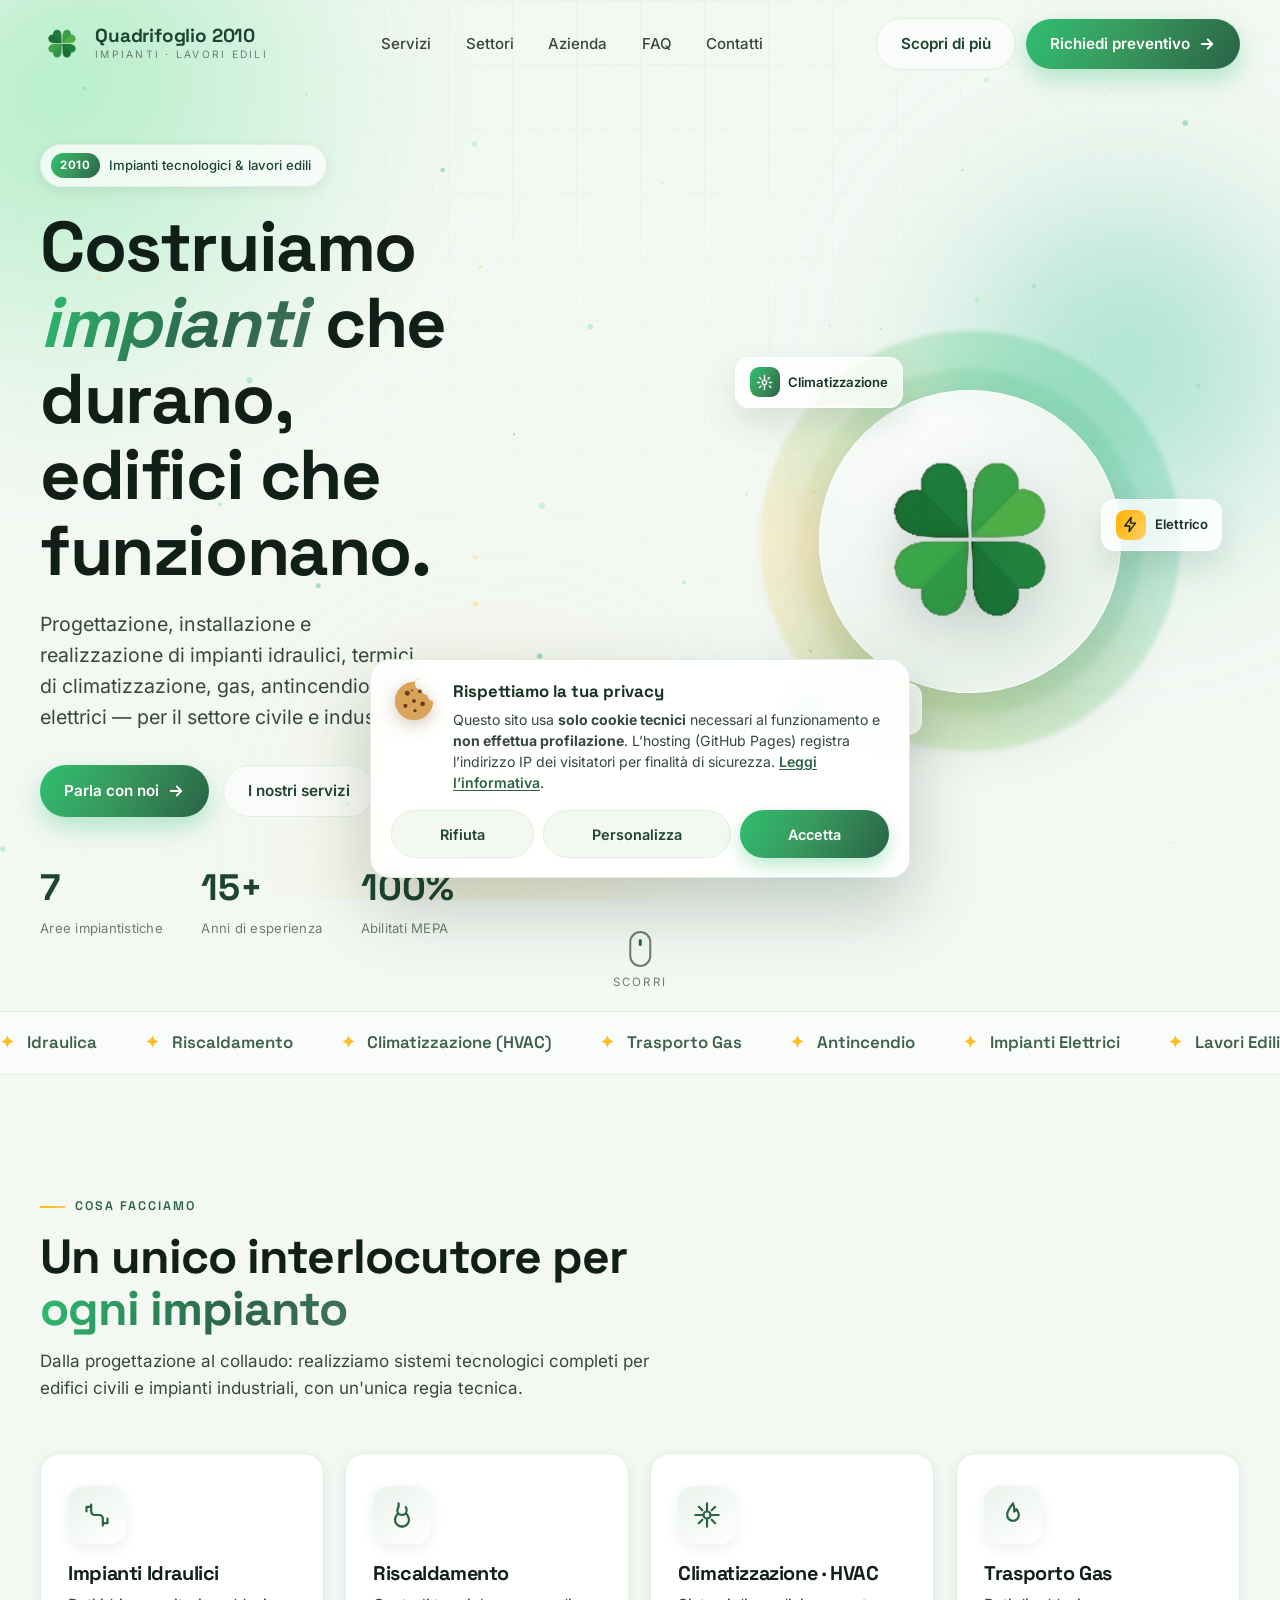
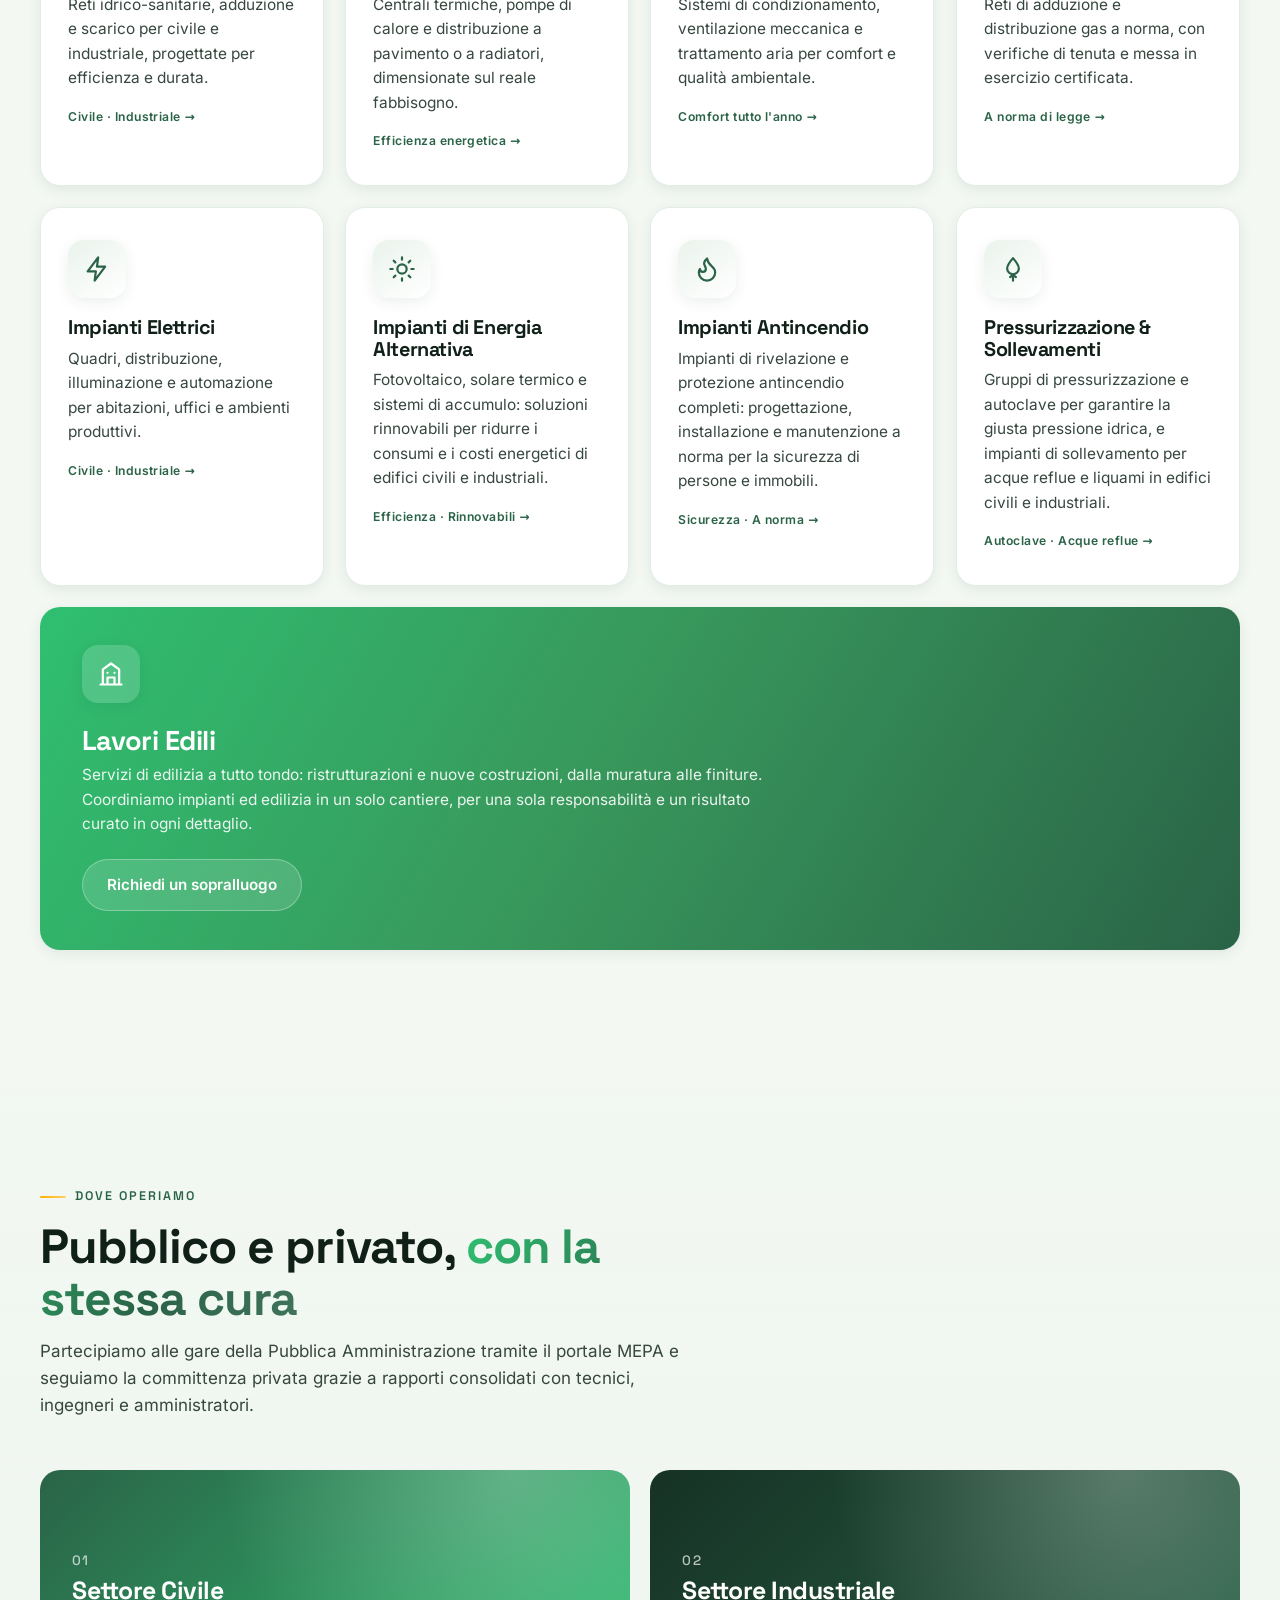
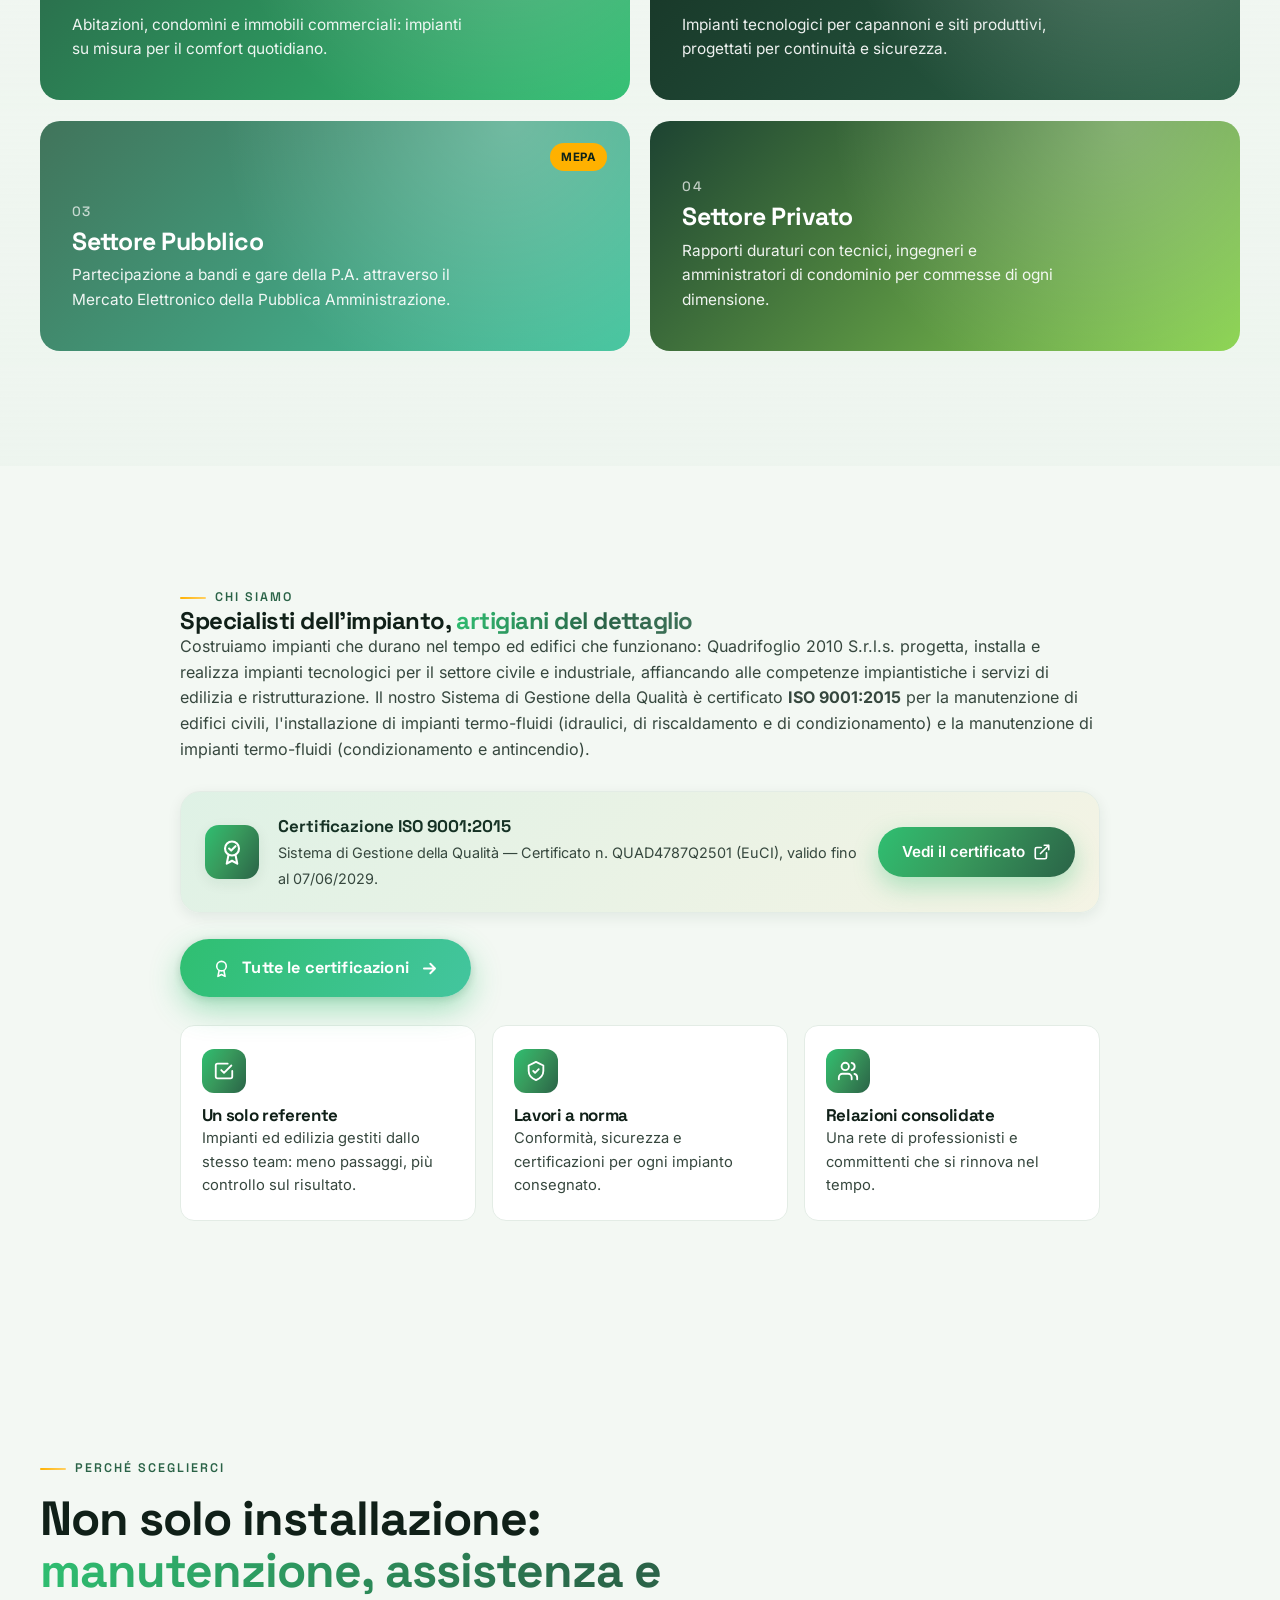
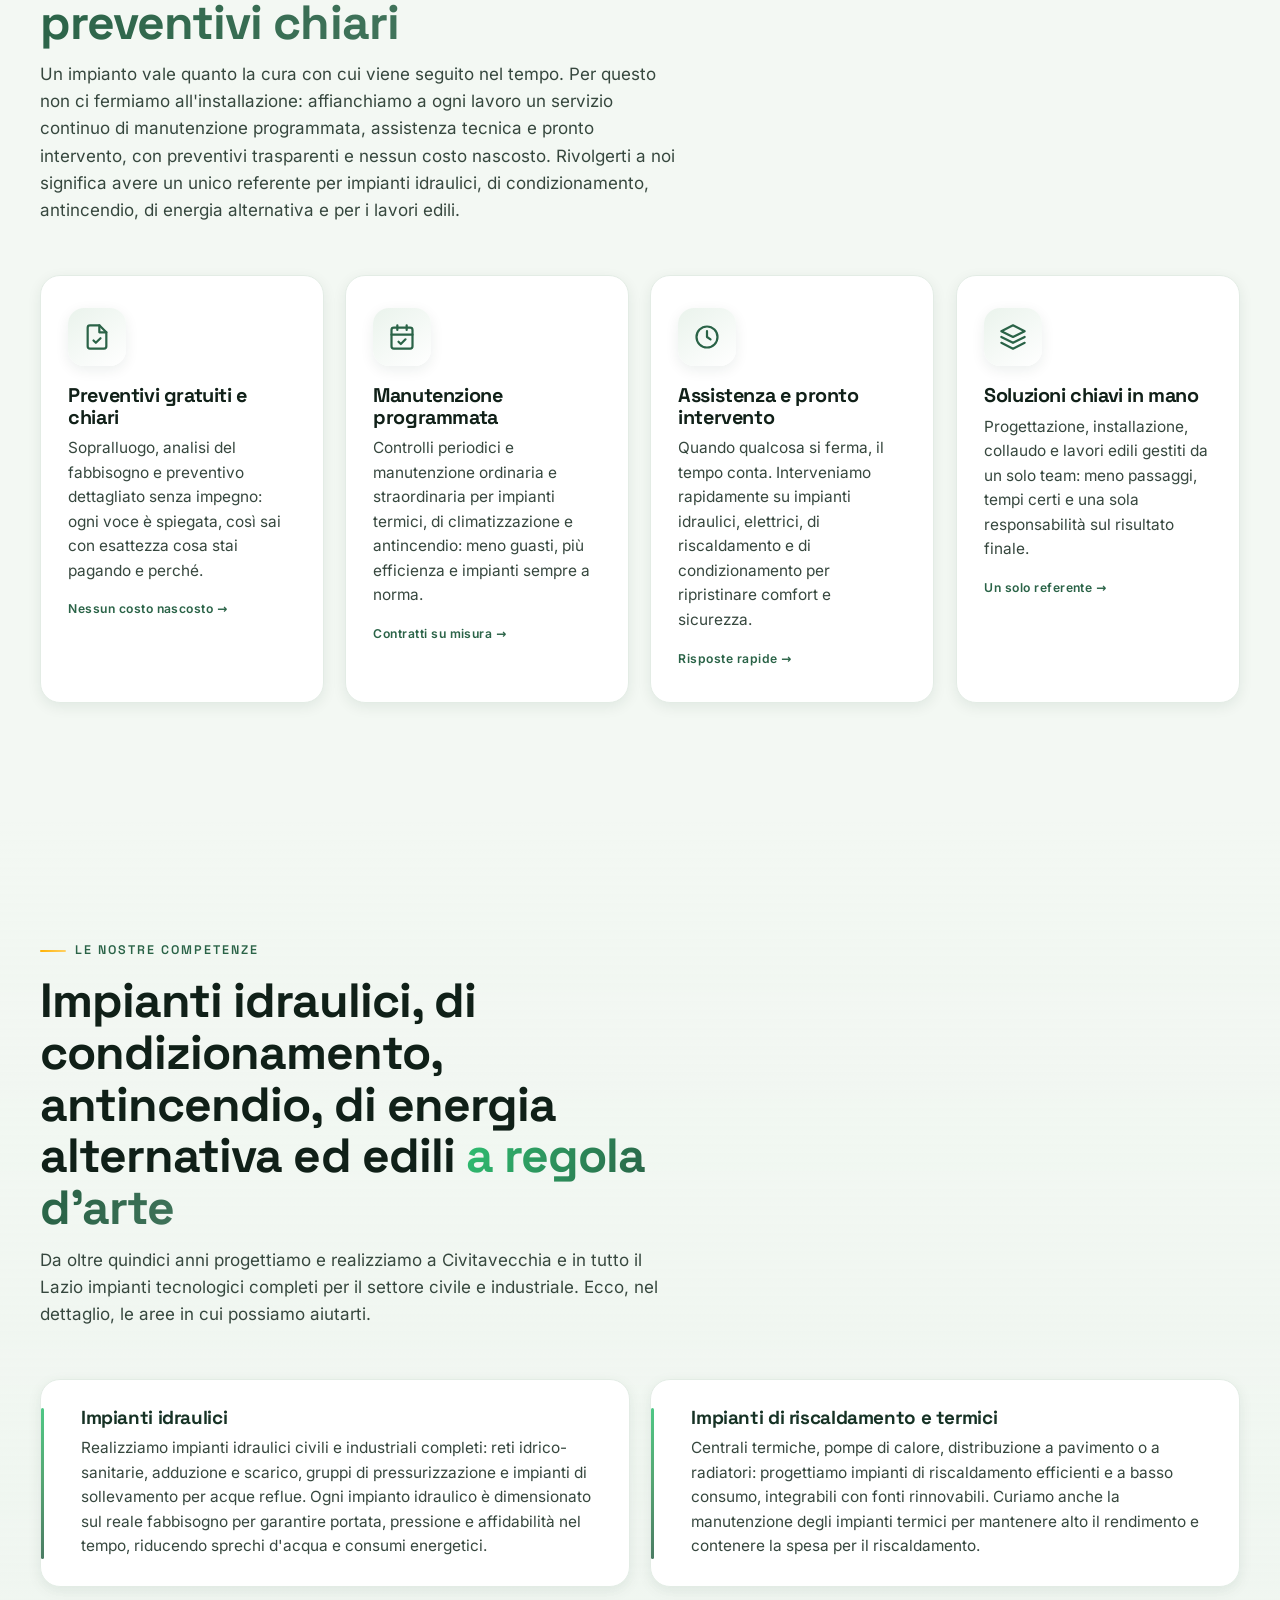
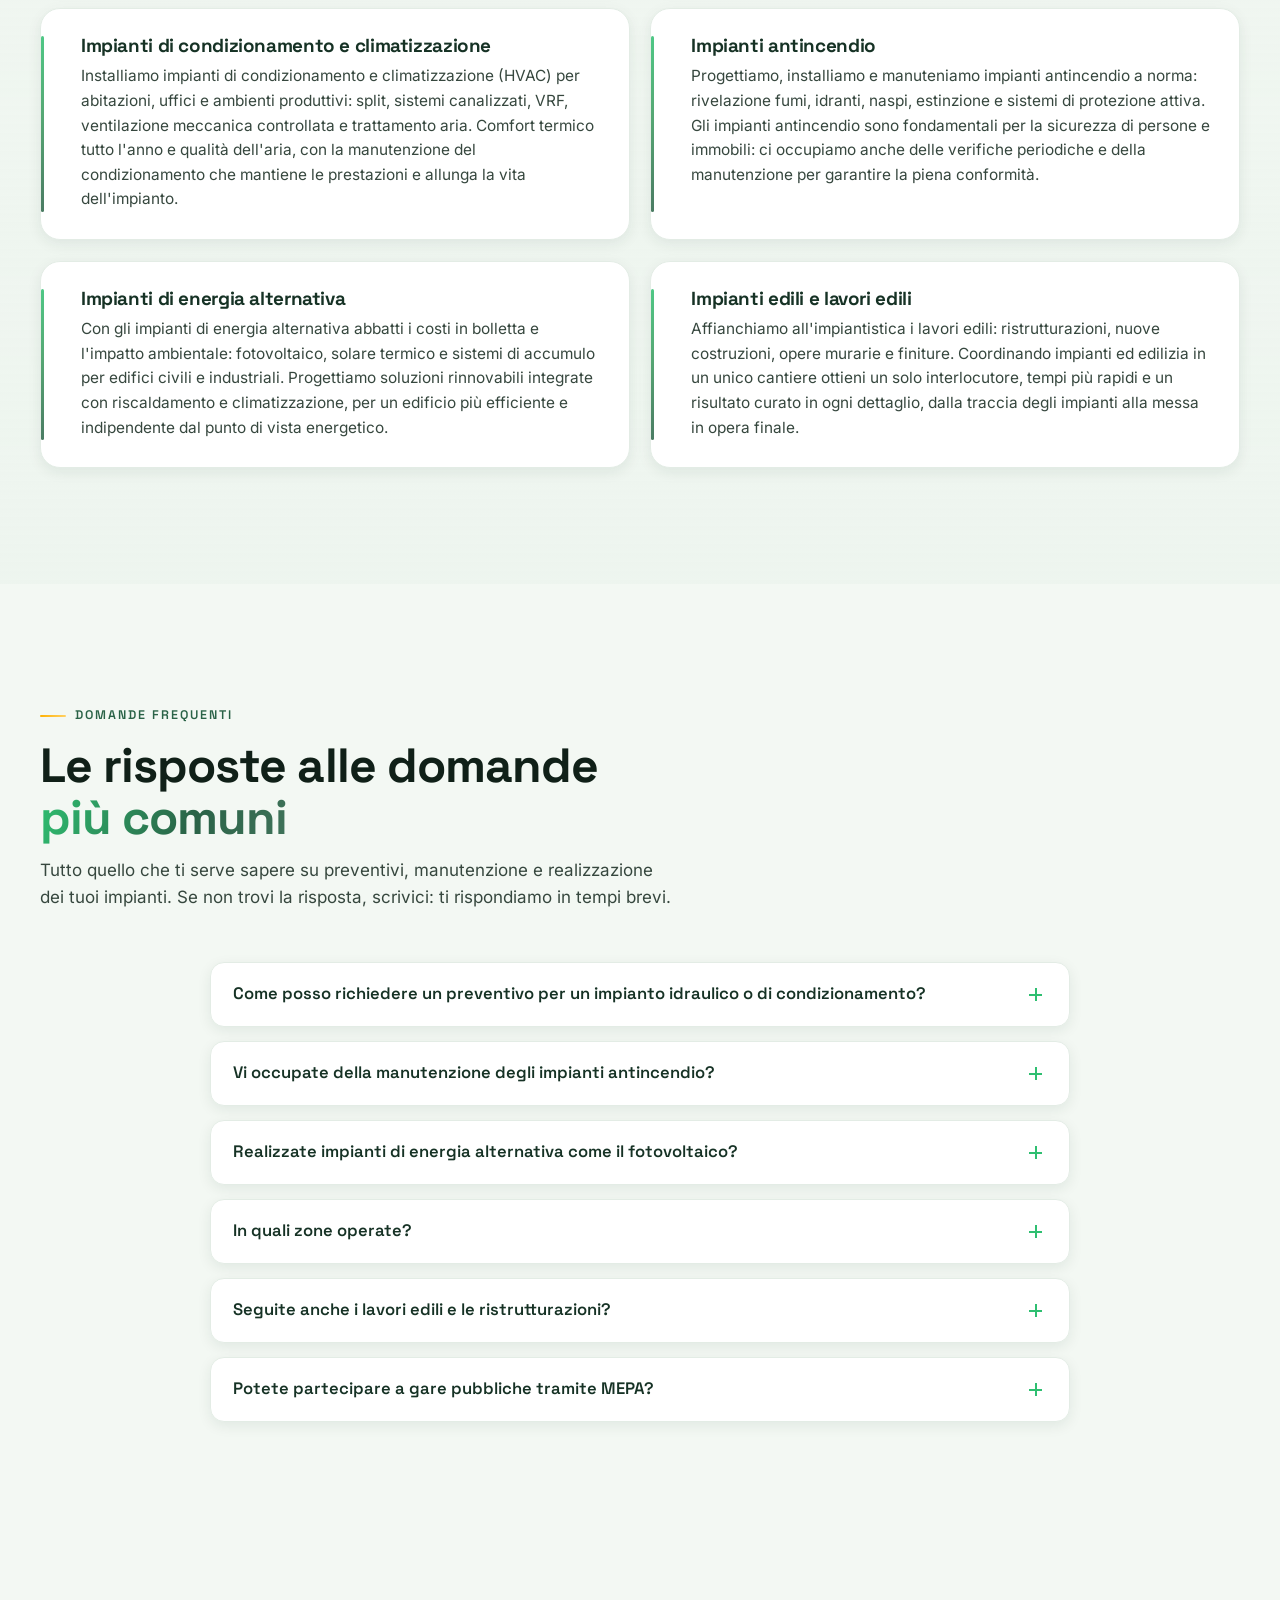
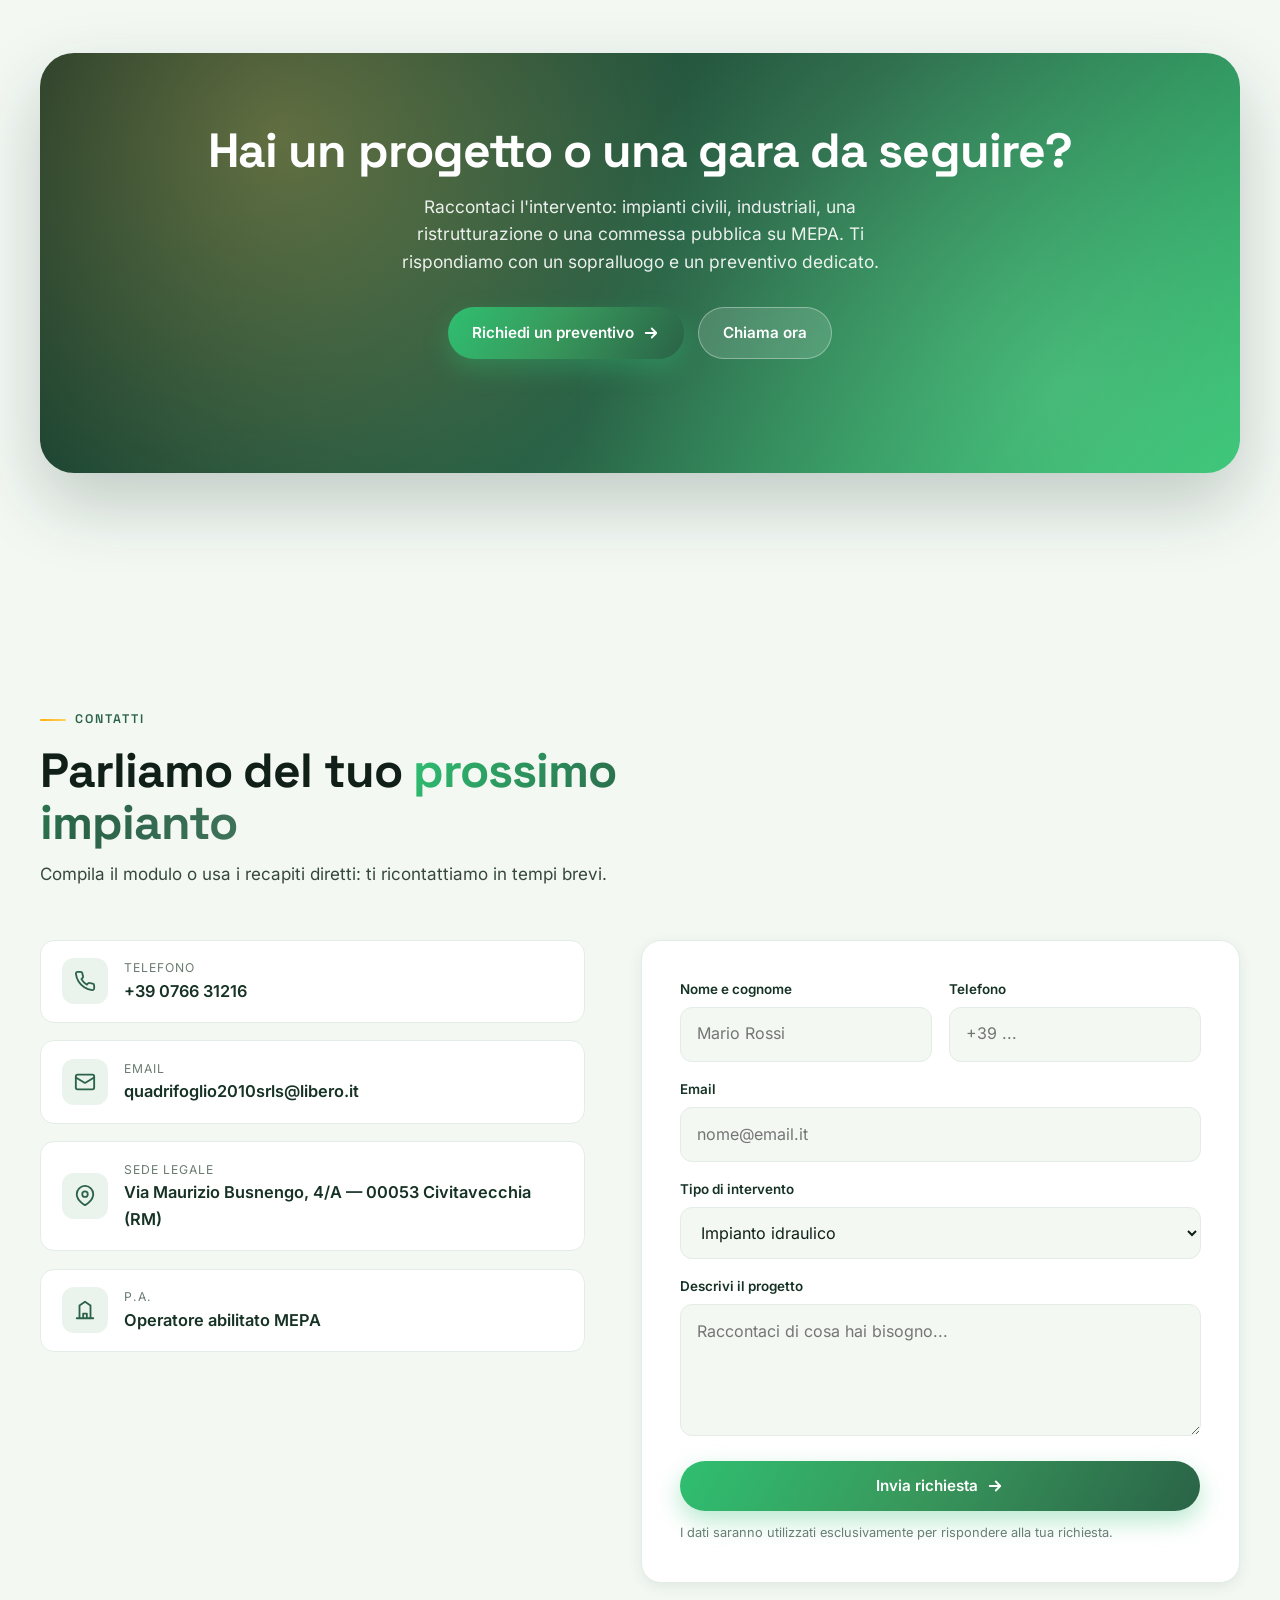
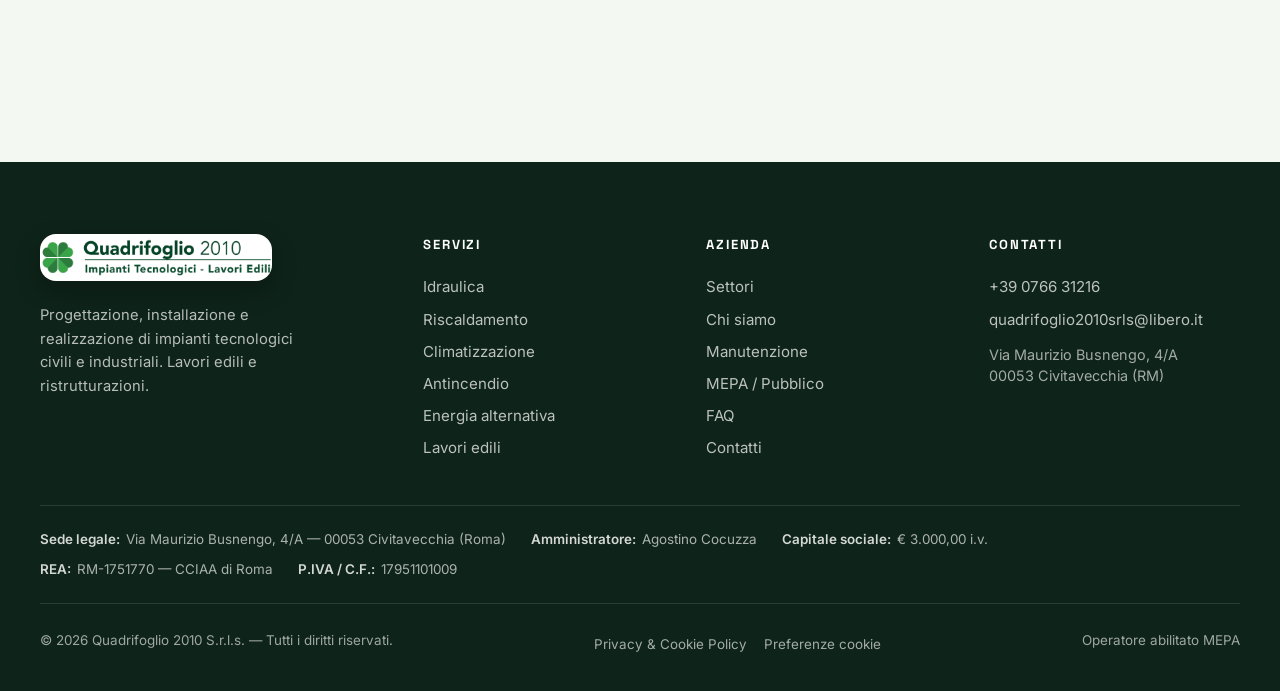
==== commit 86c8aece: "Update index.html" ====
--- a/index.html
+++ b/index.html
@@ -888,6 +888,7 @@
 </script>
 
 <!-- ============ PRIVACY / COOKIE CONSENT (GDPR) ============ -->
+<script src="analytics.js" defer></script>
 <script src="privacy.js" defer></script>
 </body>
 </html>
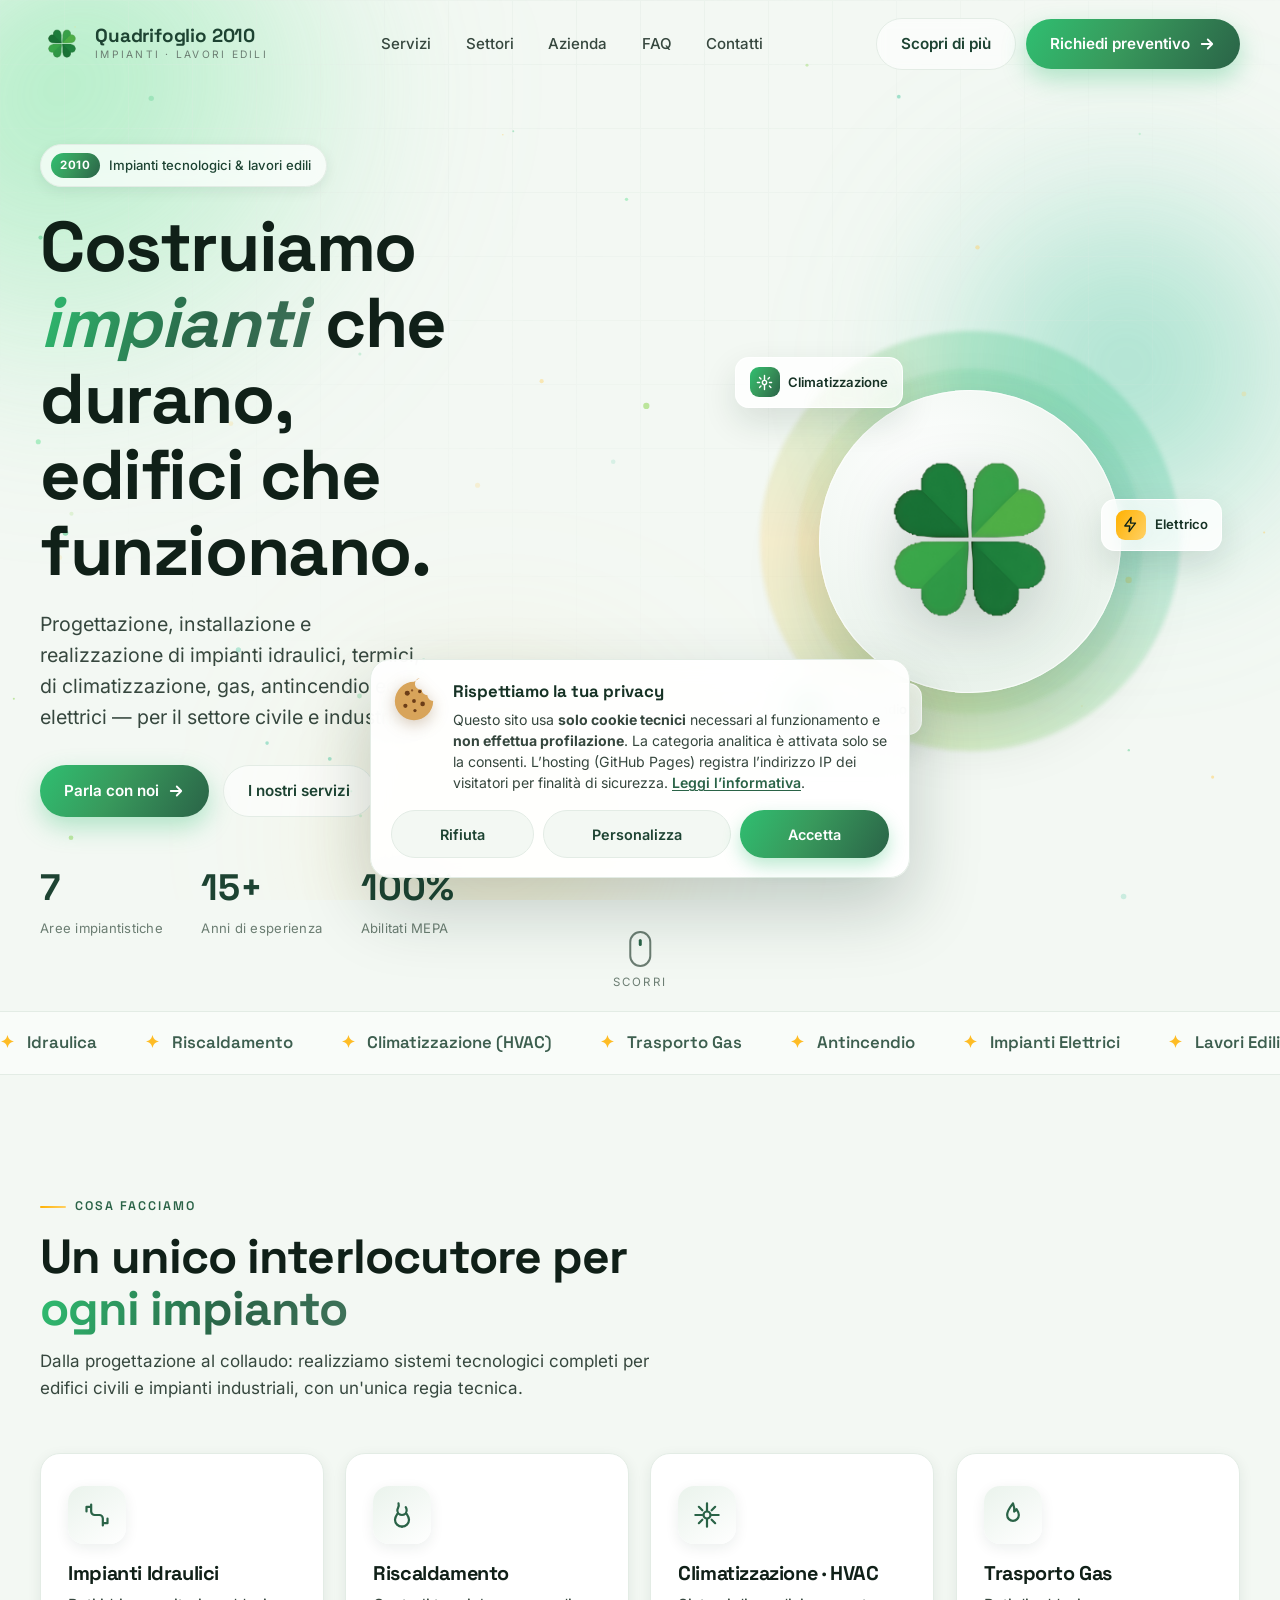
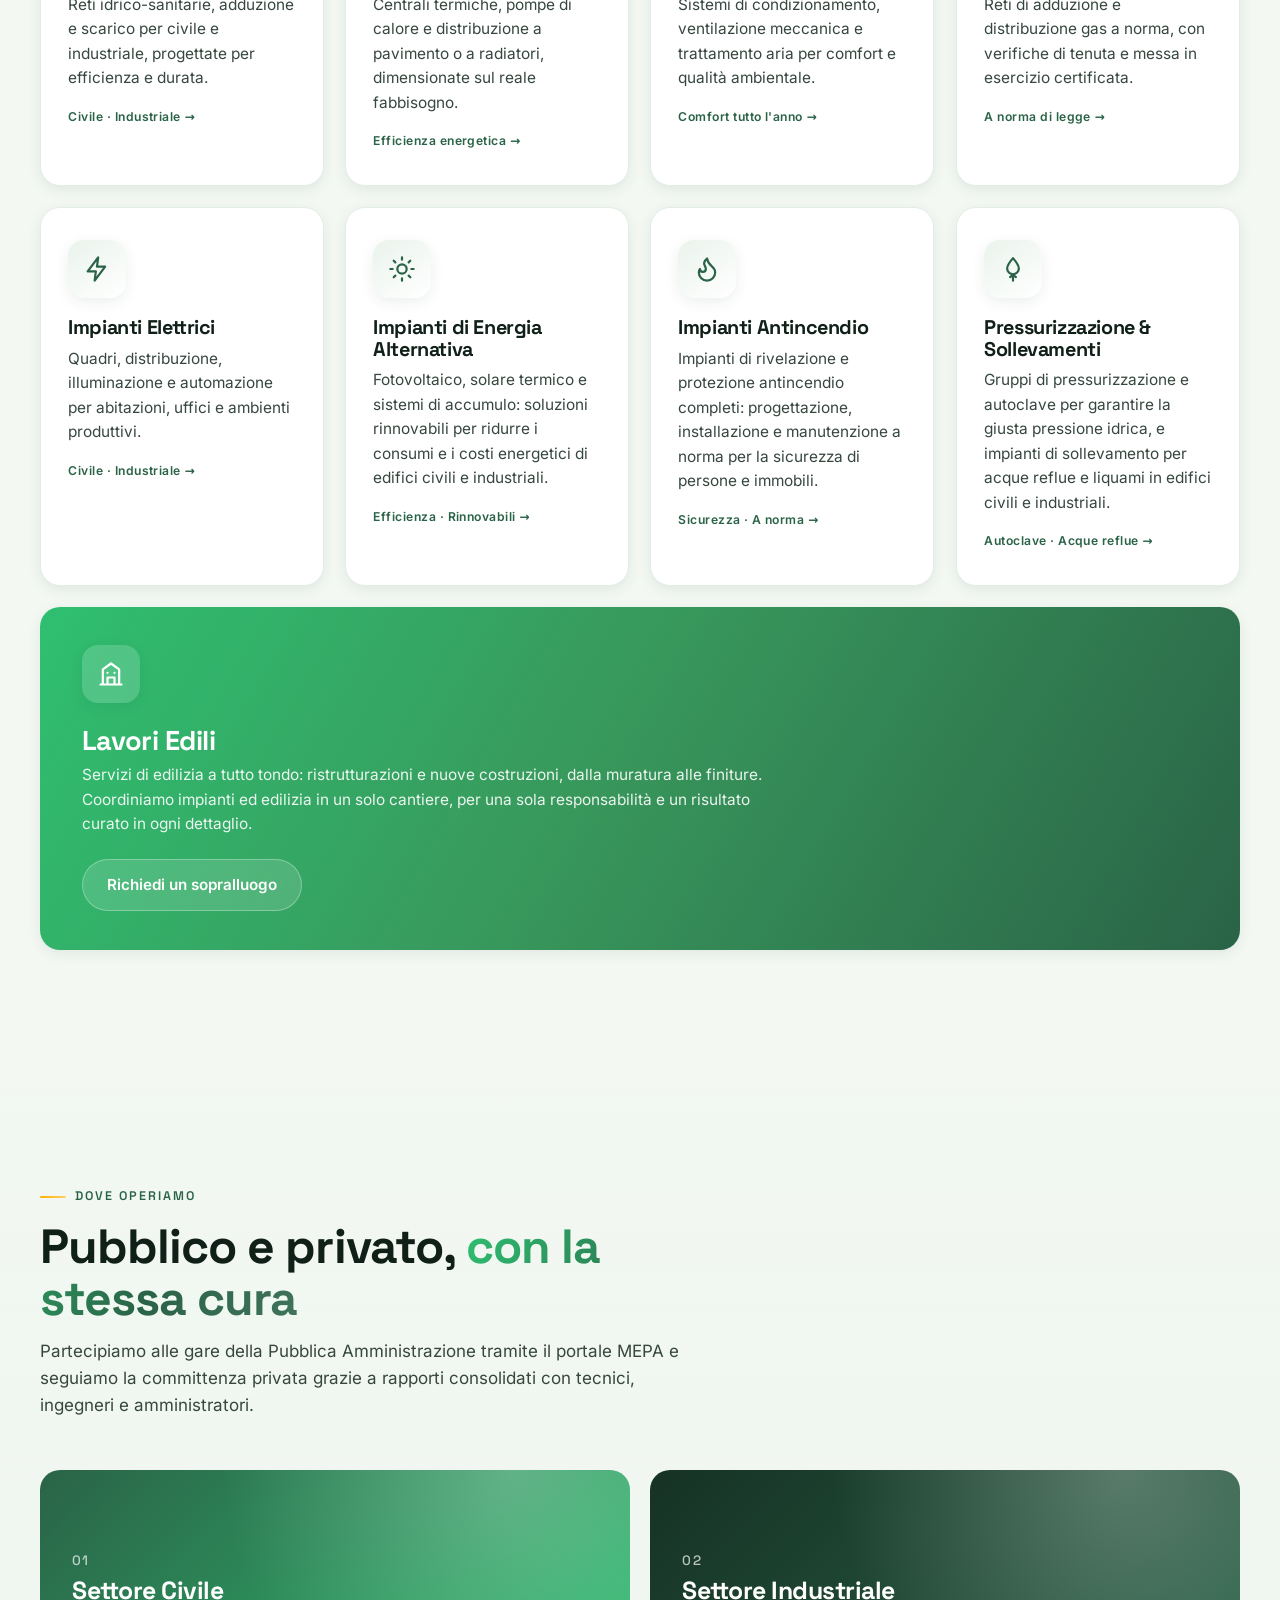
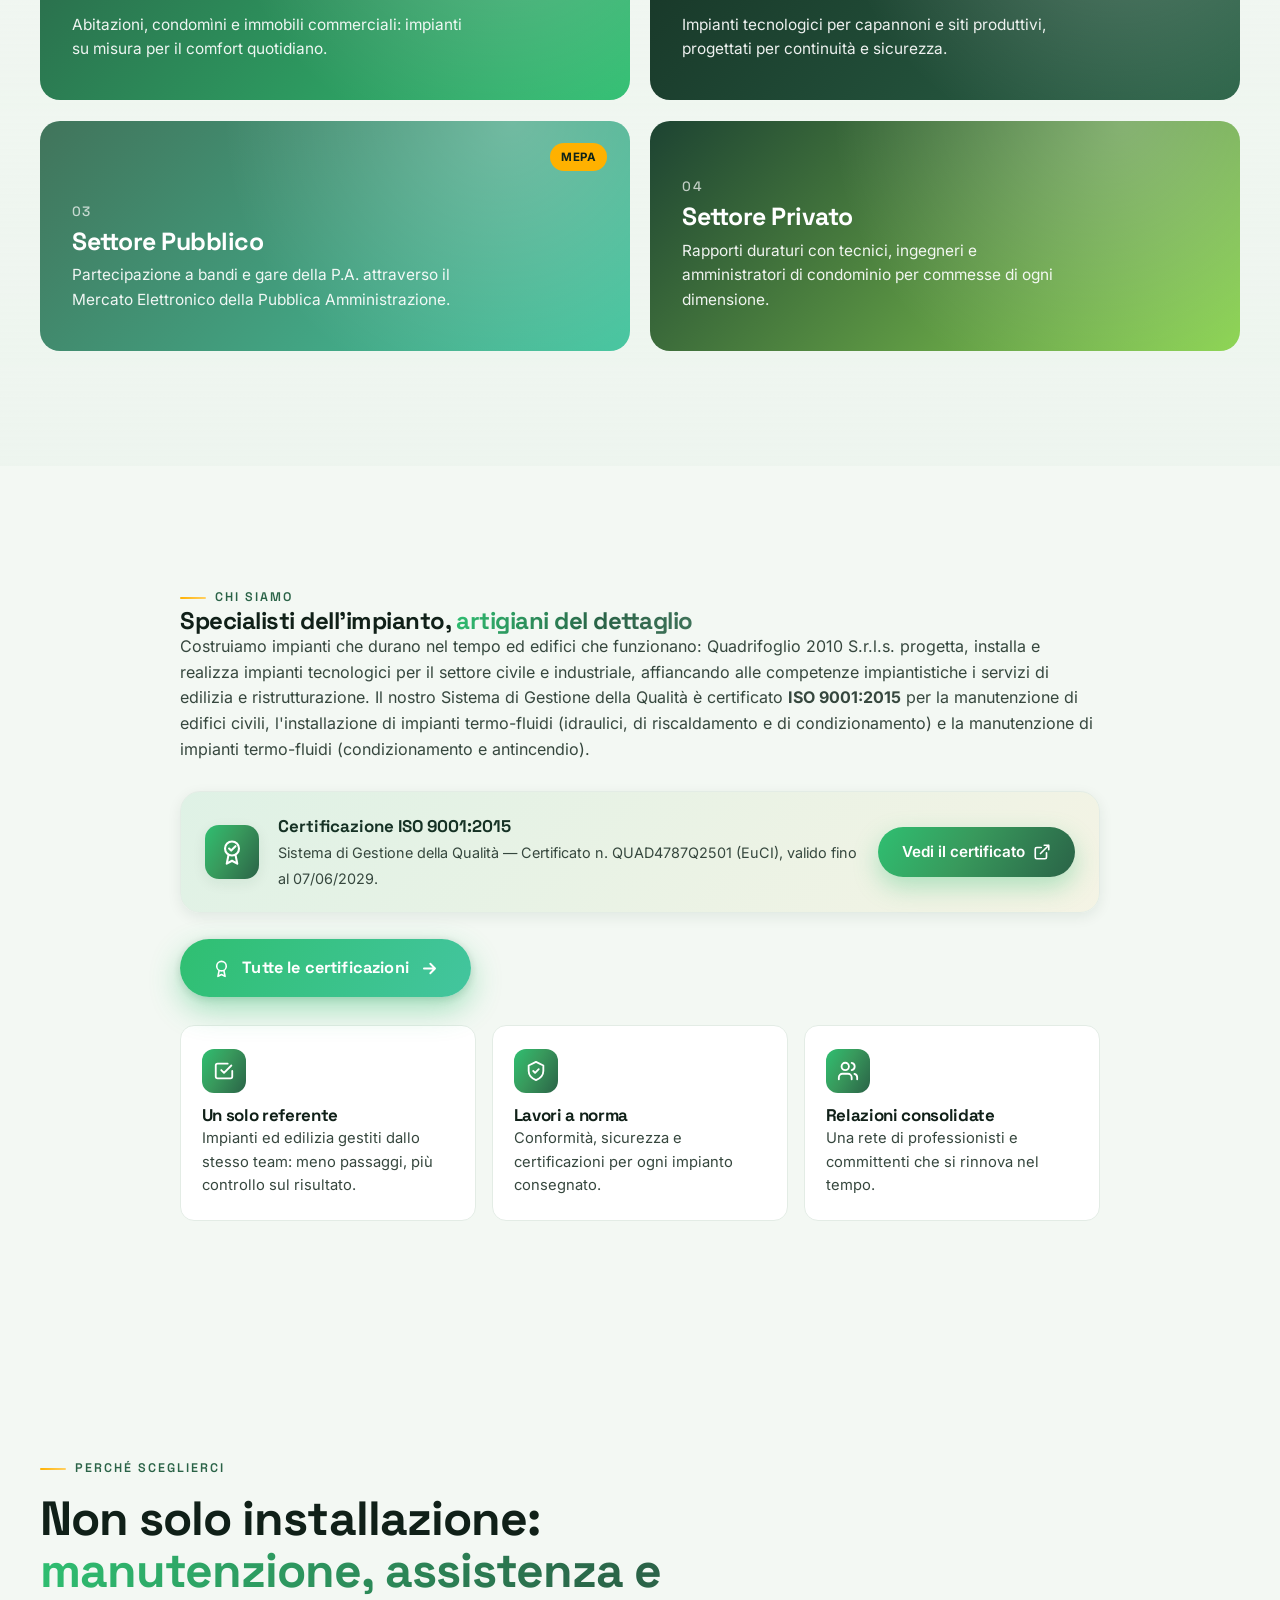
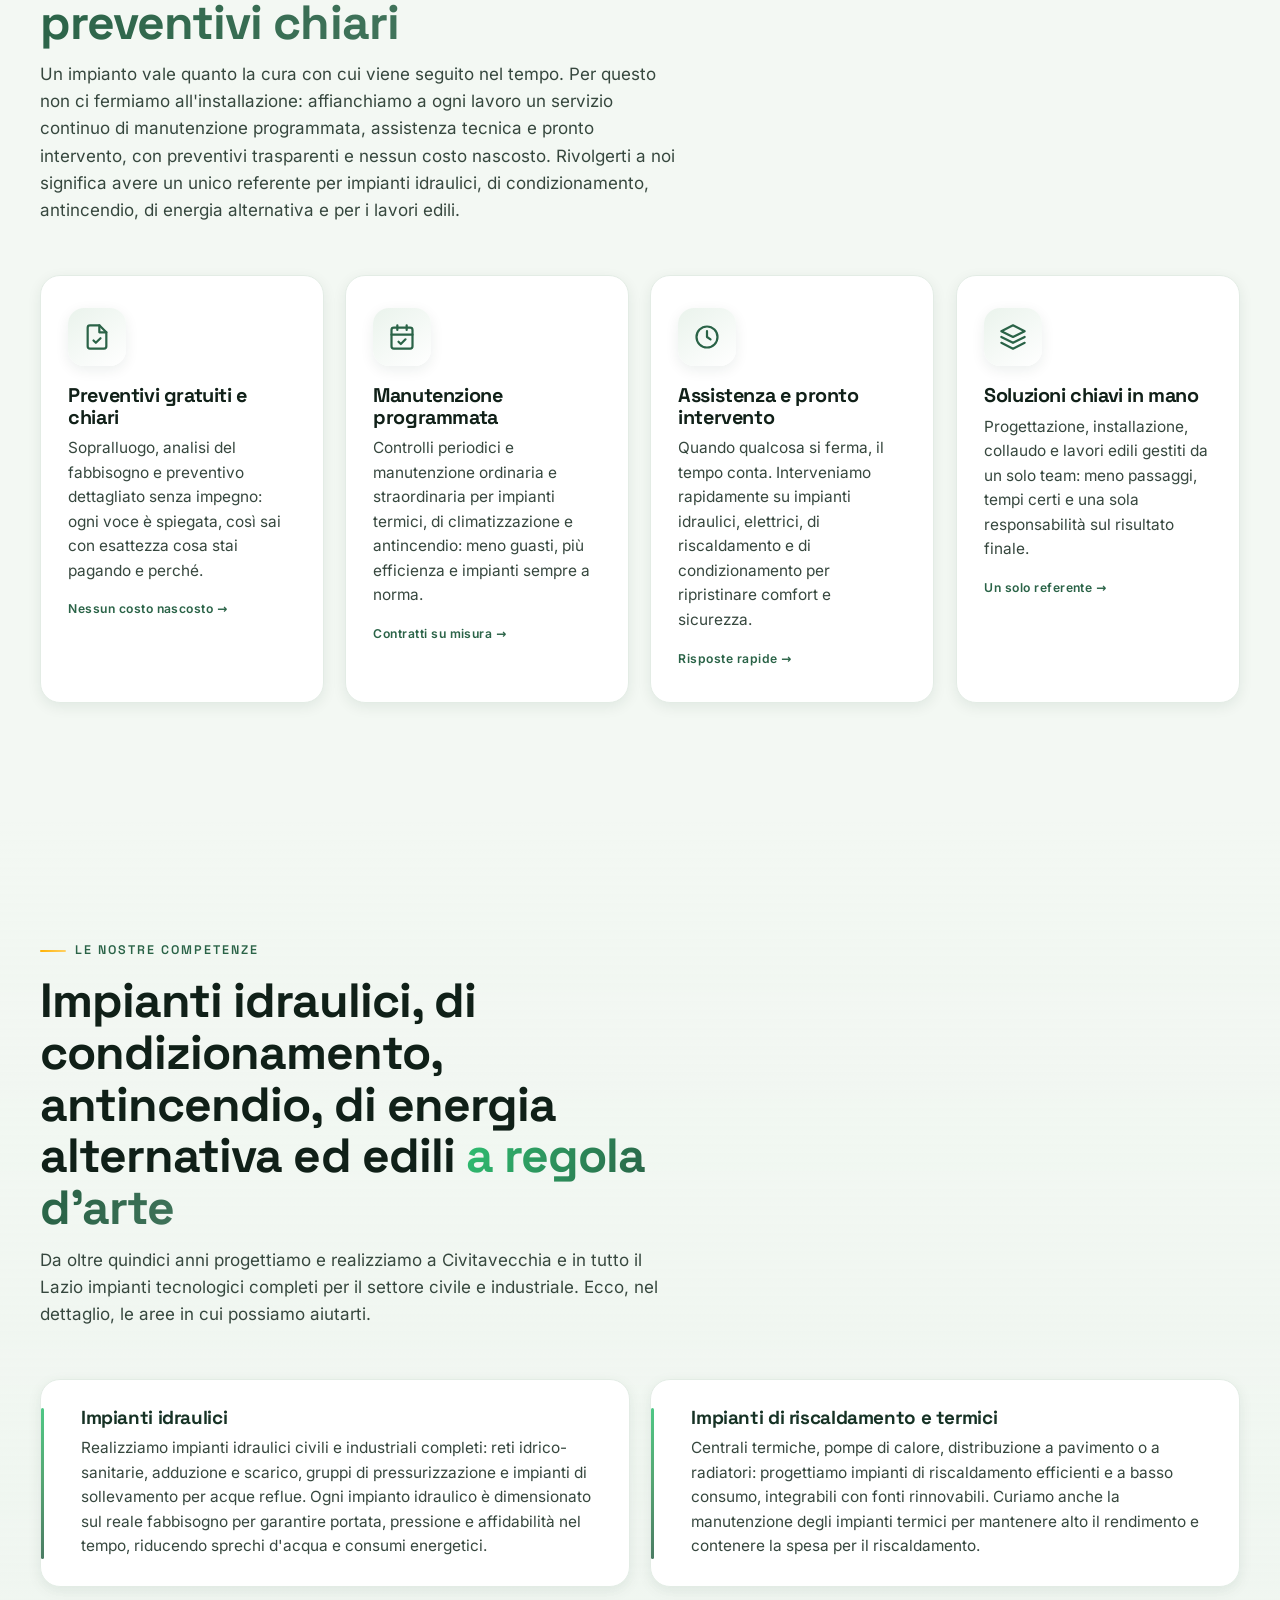
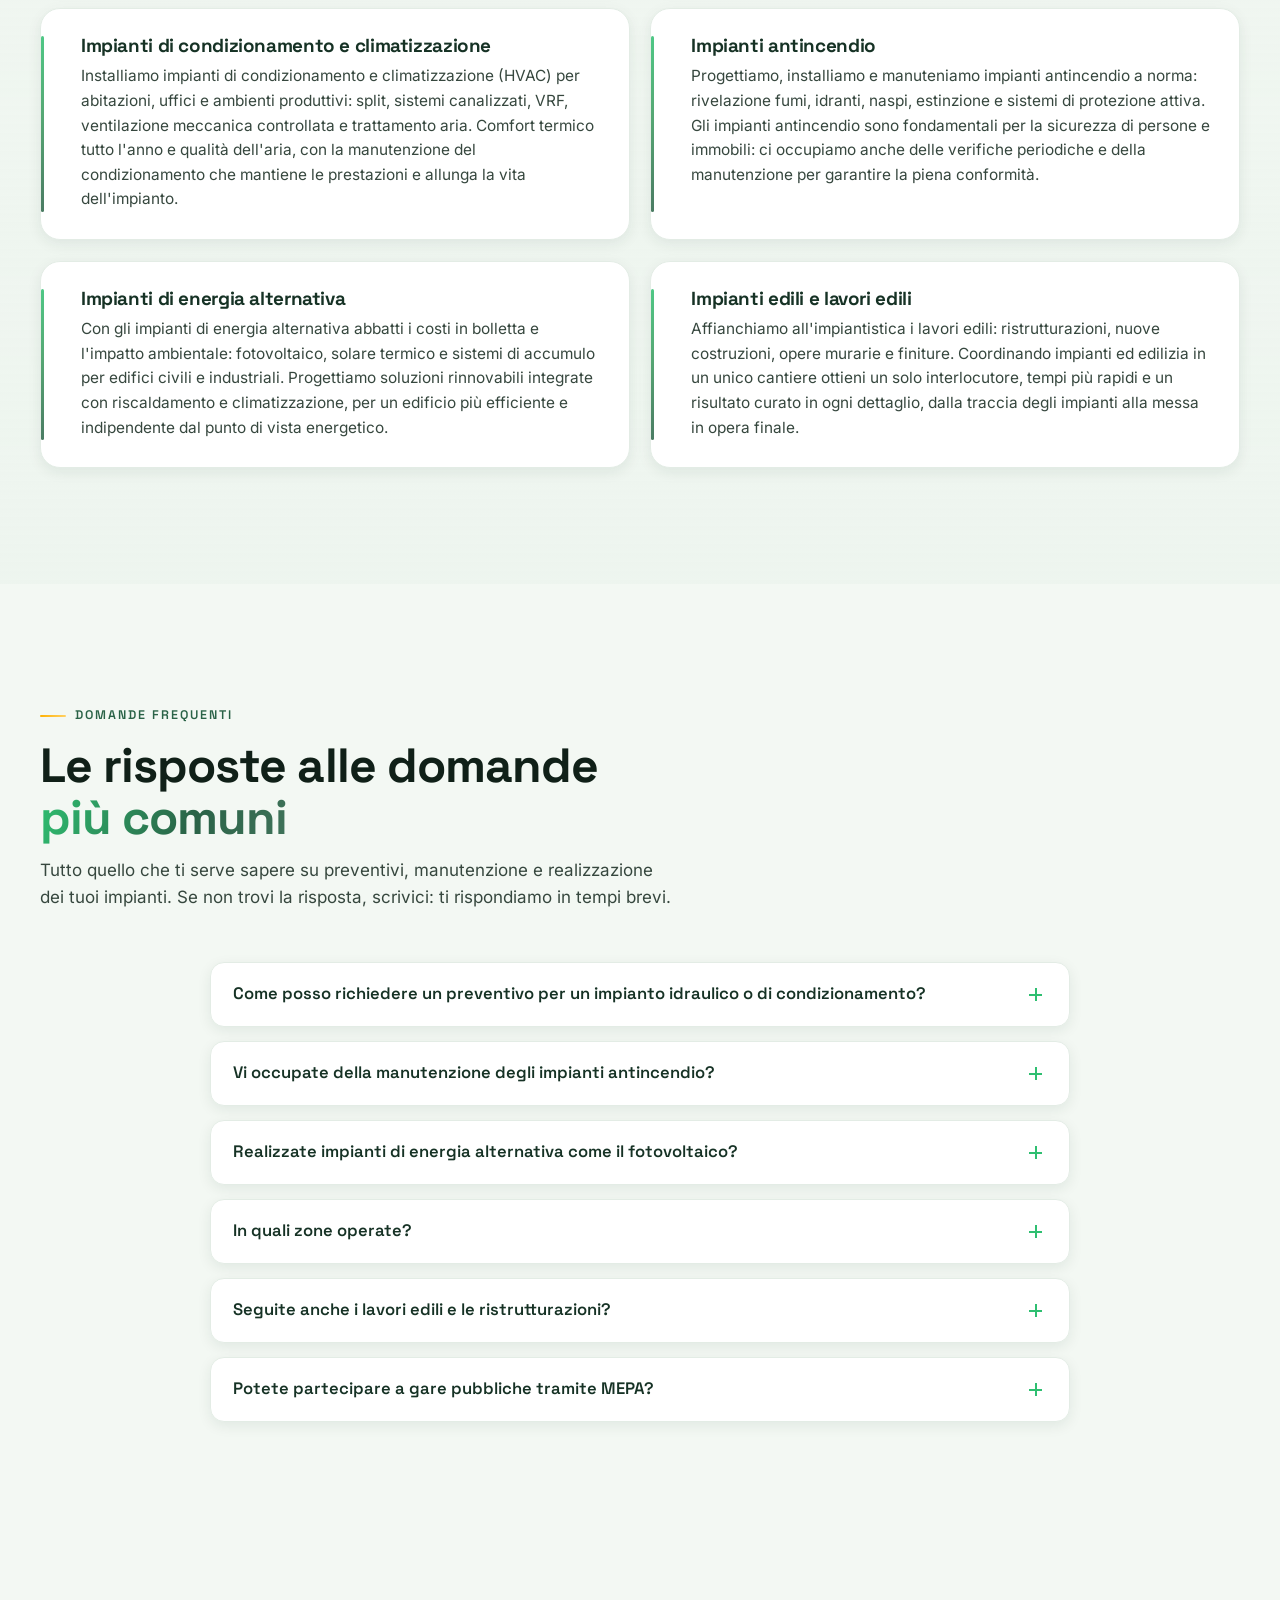
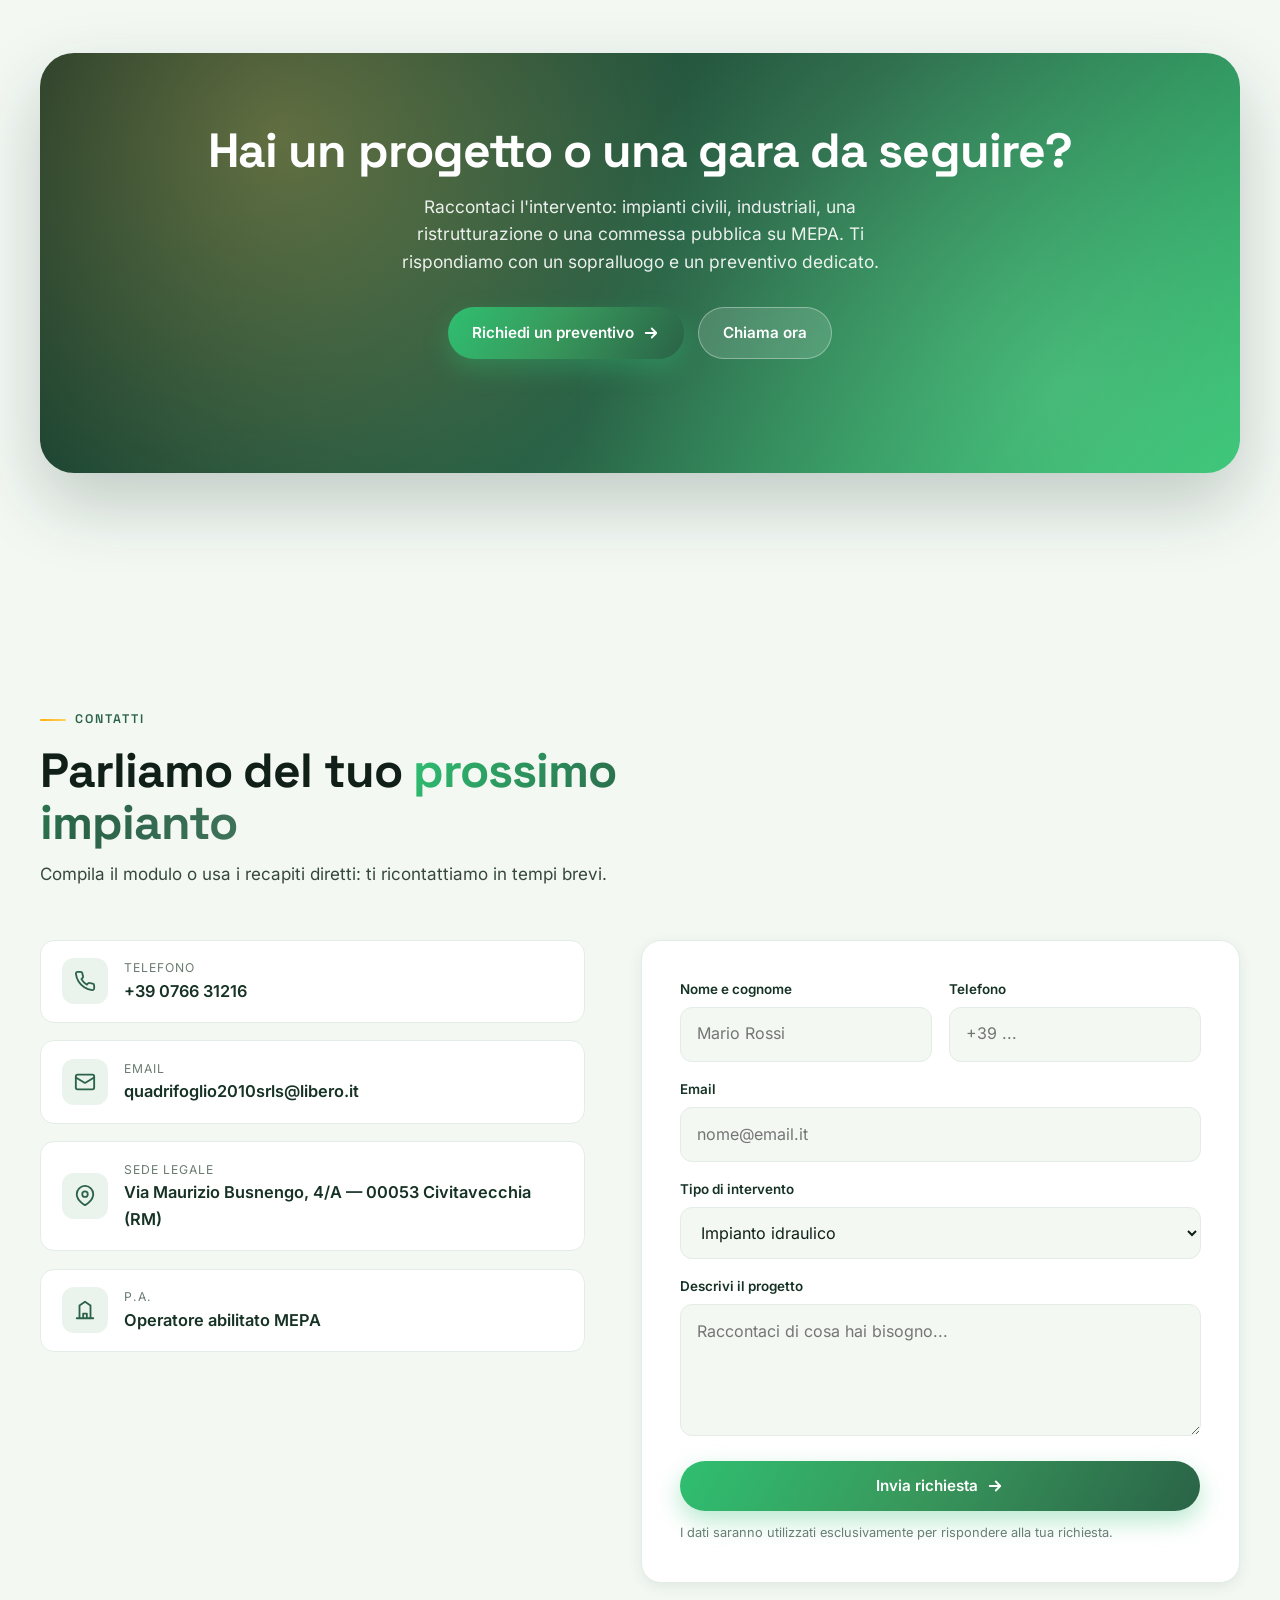
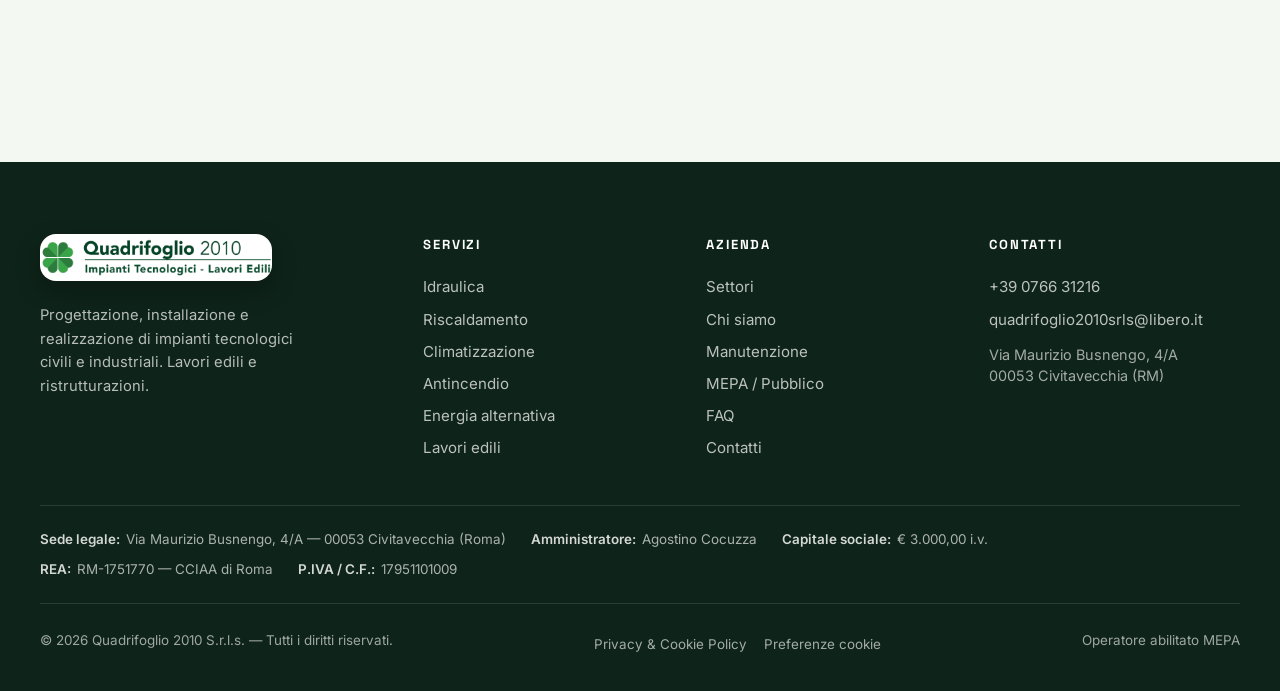
==== commit 3bb895de: "Update index.html" ====
--- a/index.html
+++ b/index.html
@@ -49,11 +49,11 @@
 
 <!-- Vivid four-leaf clover favicon -->
 <link rel="icon" href="data:image/svg+xml,%3Csvg xmlns='http://www.w3.org/2000/svg' viewBox='0 0 100 100'%3E%3Cg transform='translate(50 52)'%3E%3Cpath d='M0 0C-7-12-26-12-26-26-26-38-13-41 0-31 13-41 26-38 26-26 26-12 7-12 0 0Z' fill='%232fbf71'/%3E%3Cpath d='M0 0C-7-12-26-12-26-26-26-38-13-41 0-31 13-41 26-38 26-26 26-12 7-12 0 0Z' fill='%238bd450' transform='rotate(90)'/%3E%3Cpath d='M0 0C-7-12-26-12-26-26-26-38-13-41 0-31 13-41 26-38 26-26 26-12 7-12 0 0Z' fill='%2343c59e' transform='rotate(180)'/%3E%3Cpath d='M0 0C-7-12-26-12-26-26-26-38-13-41 0-31 13-41 26-38 26-26 26-12 7-12 0 0Z' fill='%236fe39a' transform='rotate(270)'/%3E%3C/g%3E%3C/svg%3E">
-<link rel="icon" href="favicon.ico" sizes="any">
-<link rel="shortcut icon" href="favicon.ico" type="image/x-icon">
-<link rel="icon" type="image/png" sizes="32x32" href="assets/favicon-32.png">
-<link rel="icon" type="image/png" sizes="16x16" href="assets/favicon-16.png">
-<link rel="apple-touch-icon" href="assets/apple-touch-icon.png">
+<link rel="icon" href="./favicon.ico" sizes="any">
+<link rel="shortcut icon" href="./favicon.ico" type="image/x-icon">
+<link rel="icon" type="image/png" sizes="32x32" href="./assets/favicon-32.png">
+<link rel="icon" type="image/png" sizes="16x16" href="./assets/favicon-16.png">
+<link rel="apple-touch-icon" href="./assets/apple-touch-icon.png">
 
 <!-- ============ STRUCTURED DATA (JSON-LD) ============ -->
 <script type="application/ld+json">
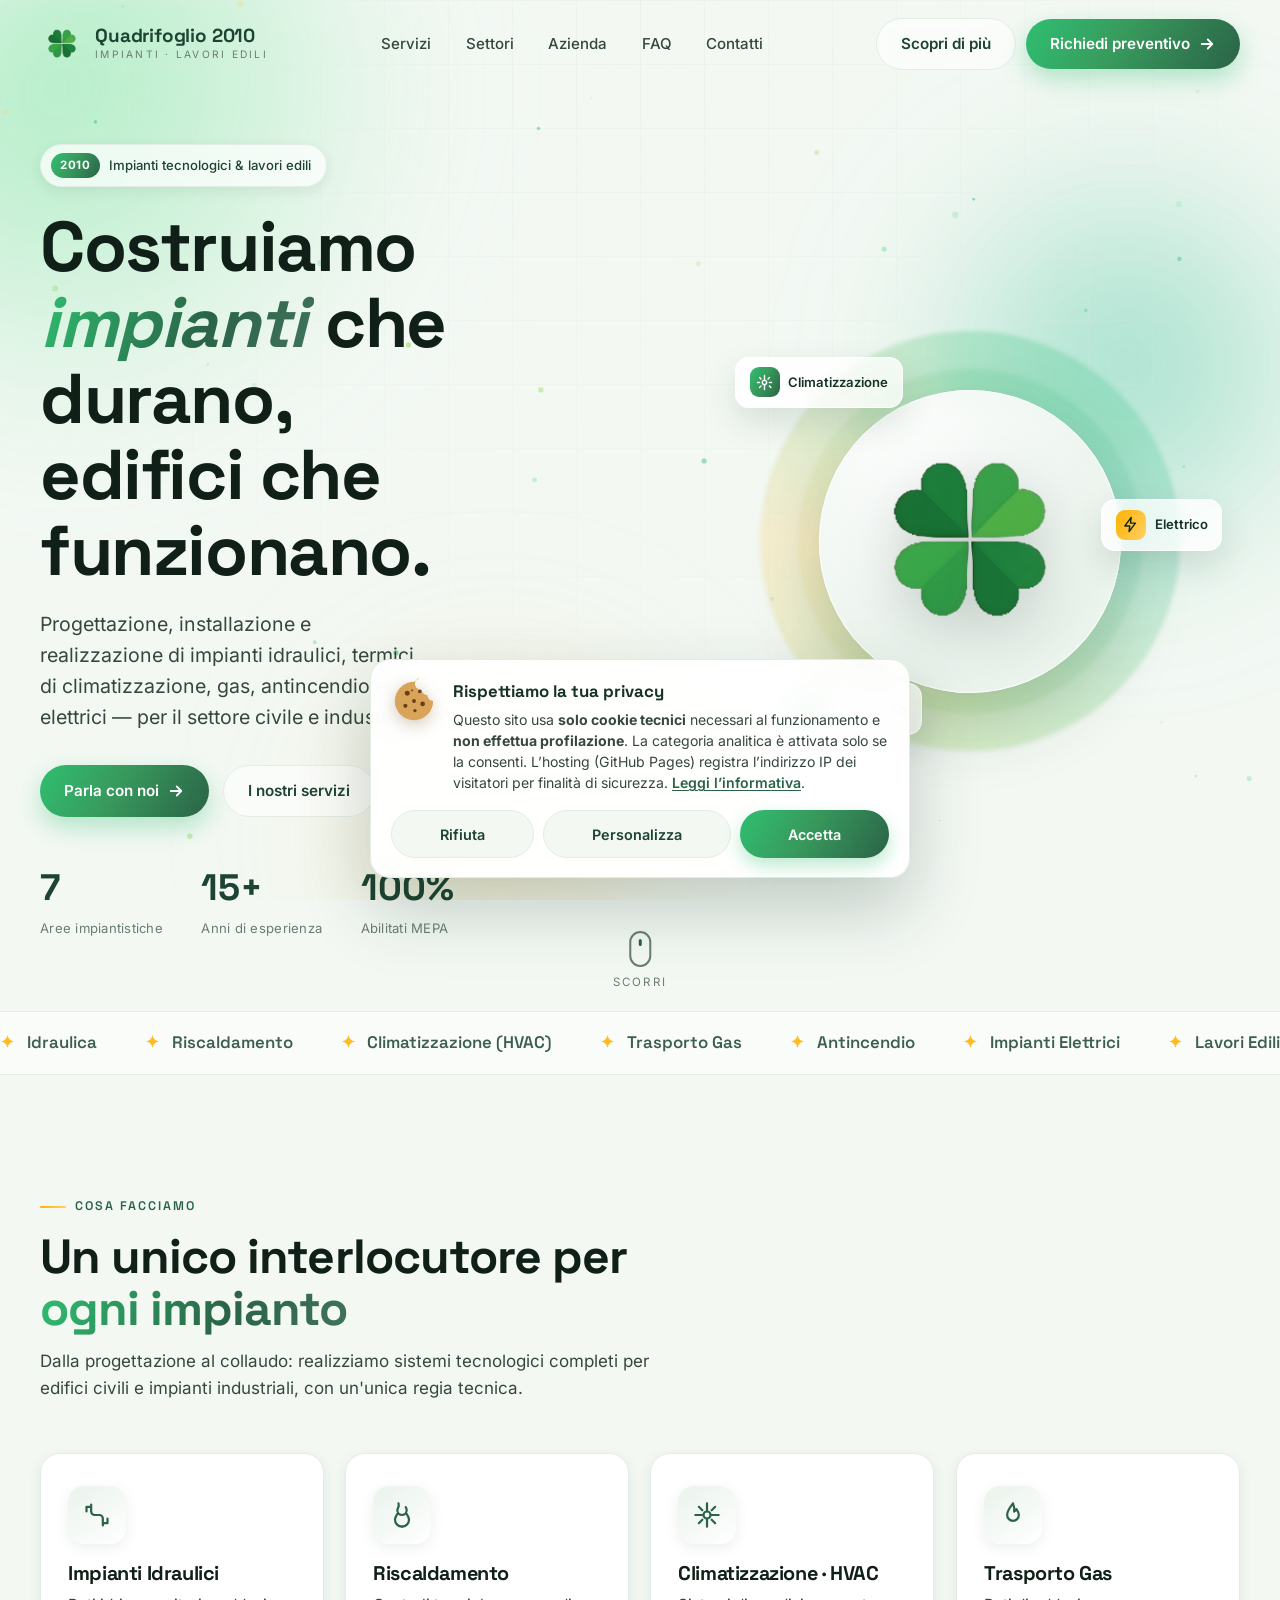
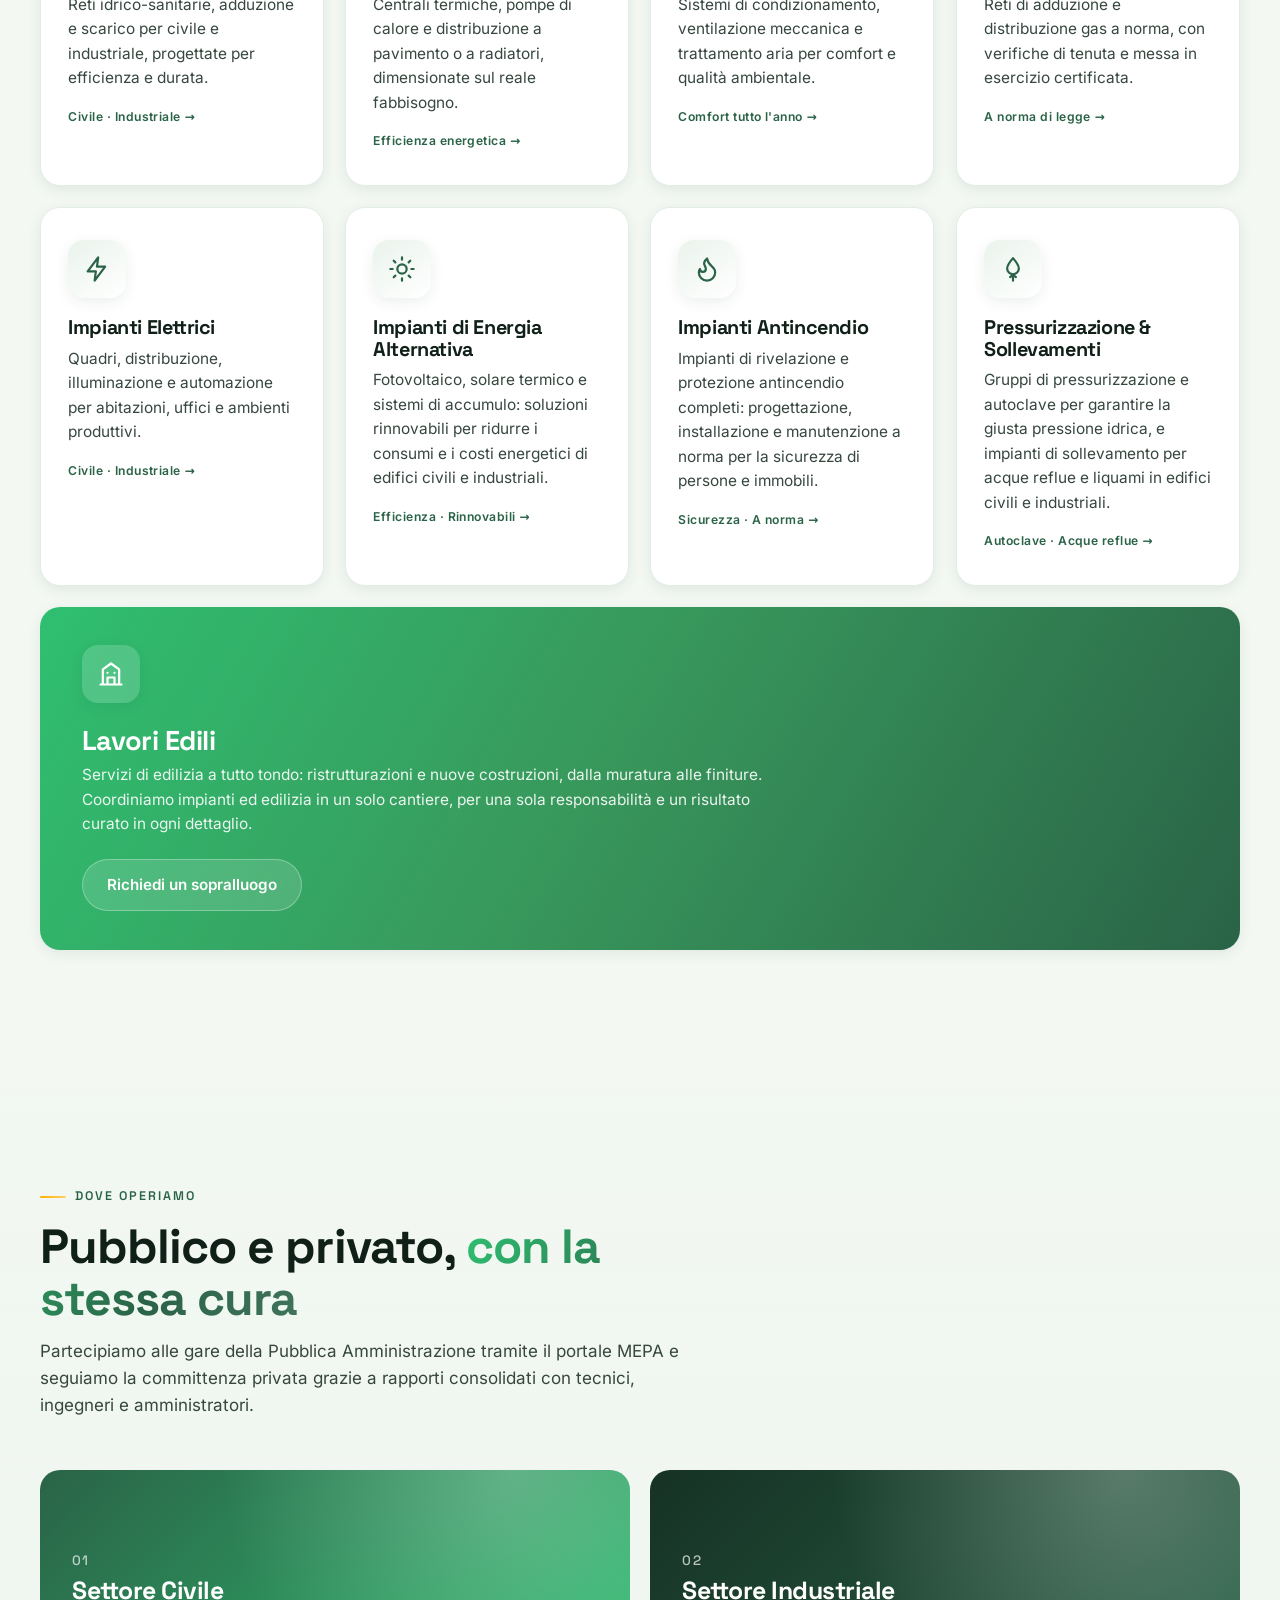
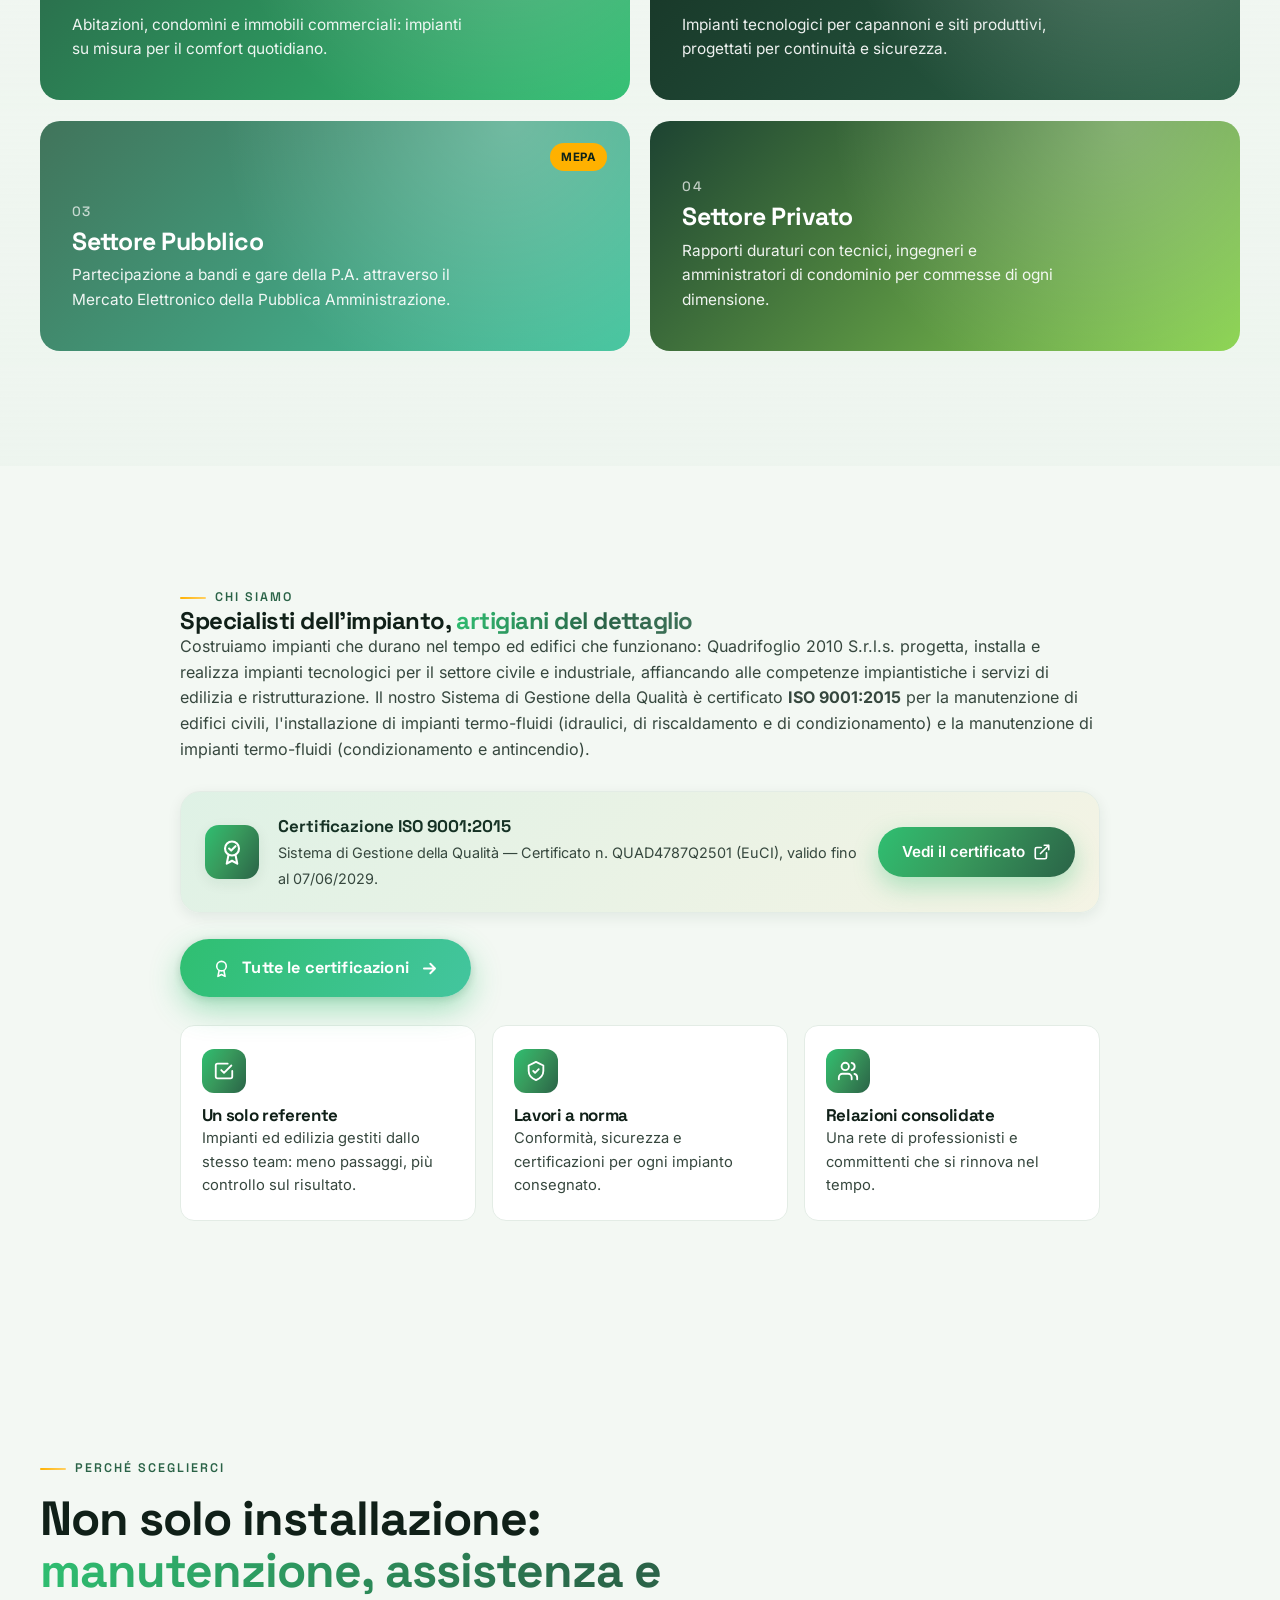
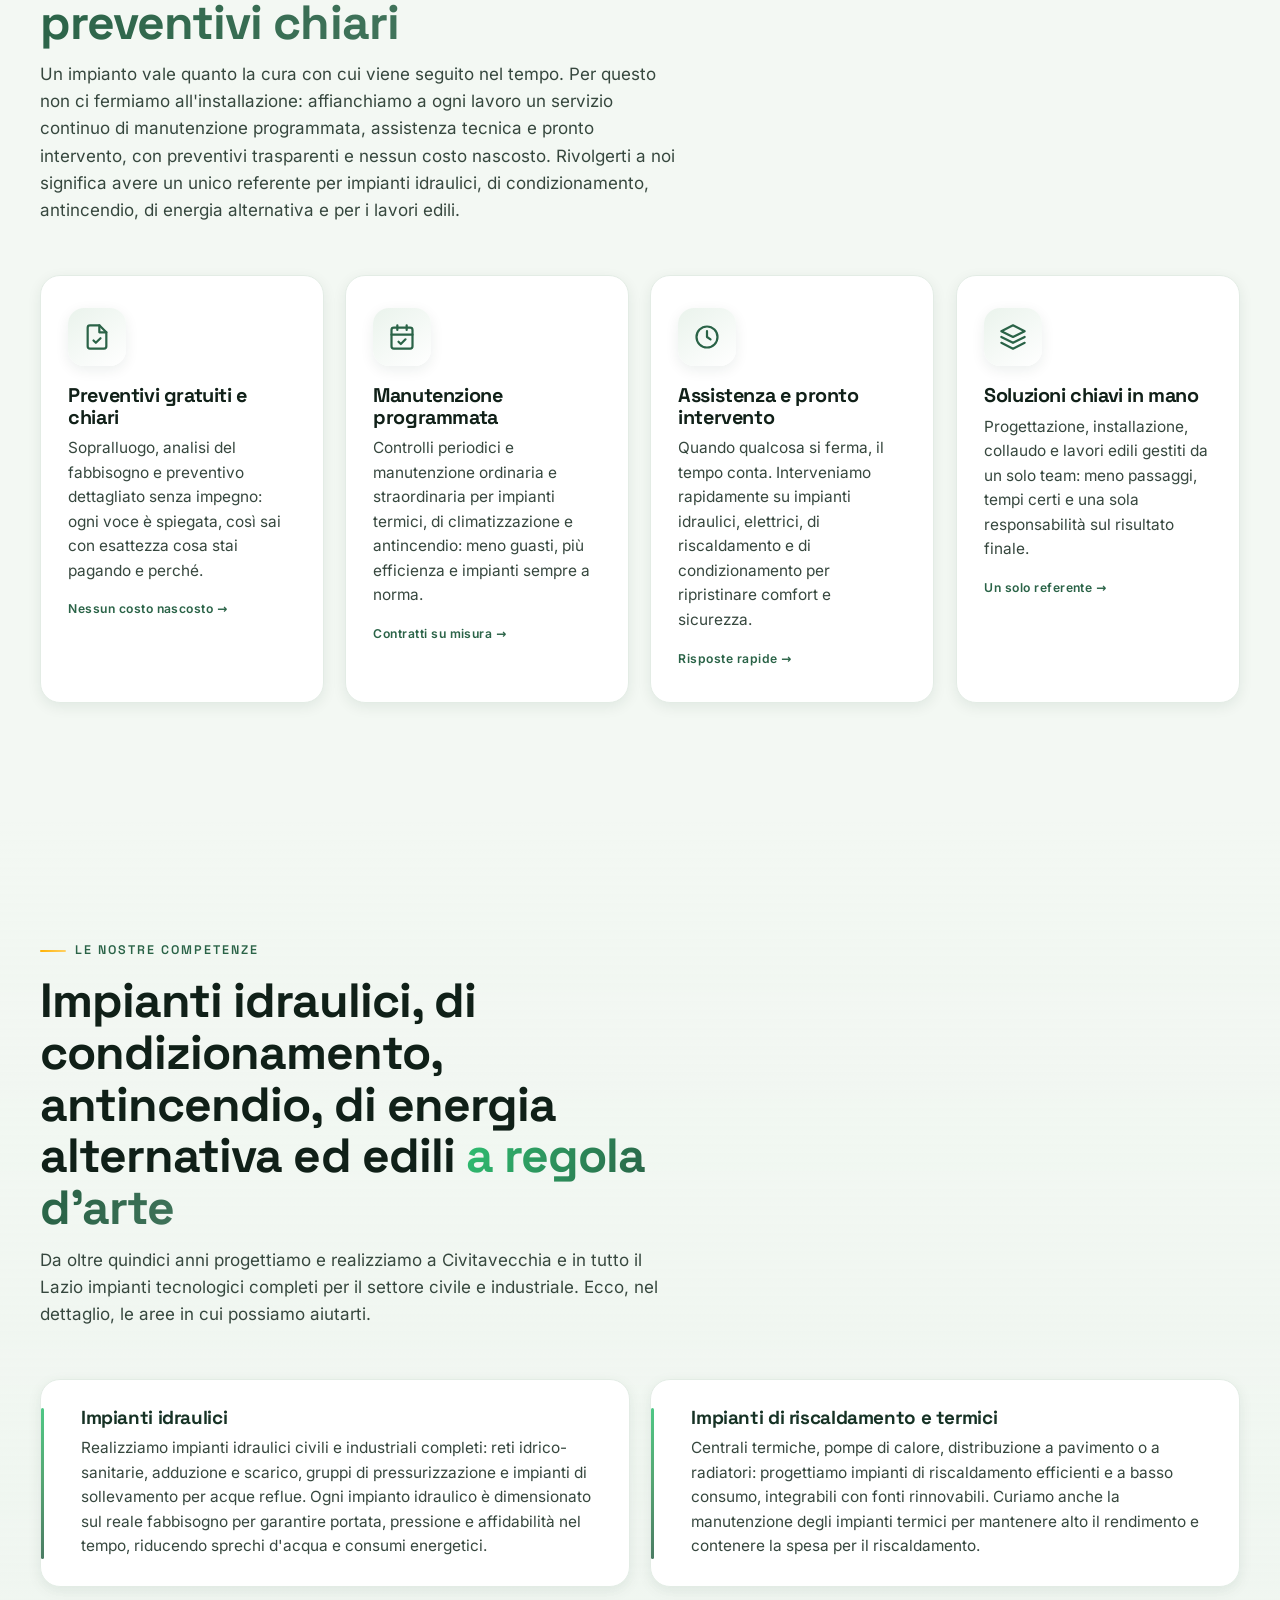
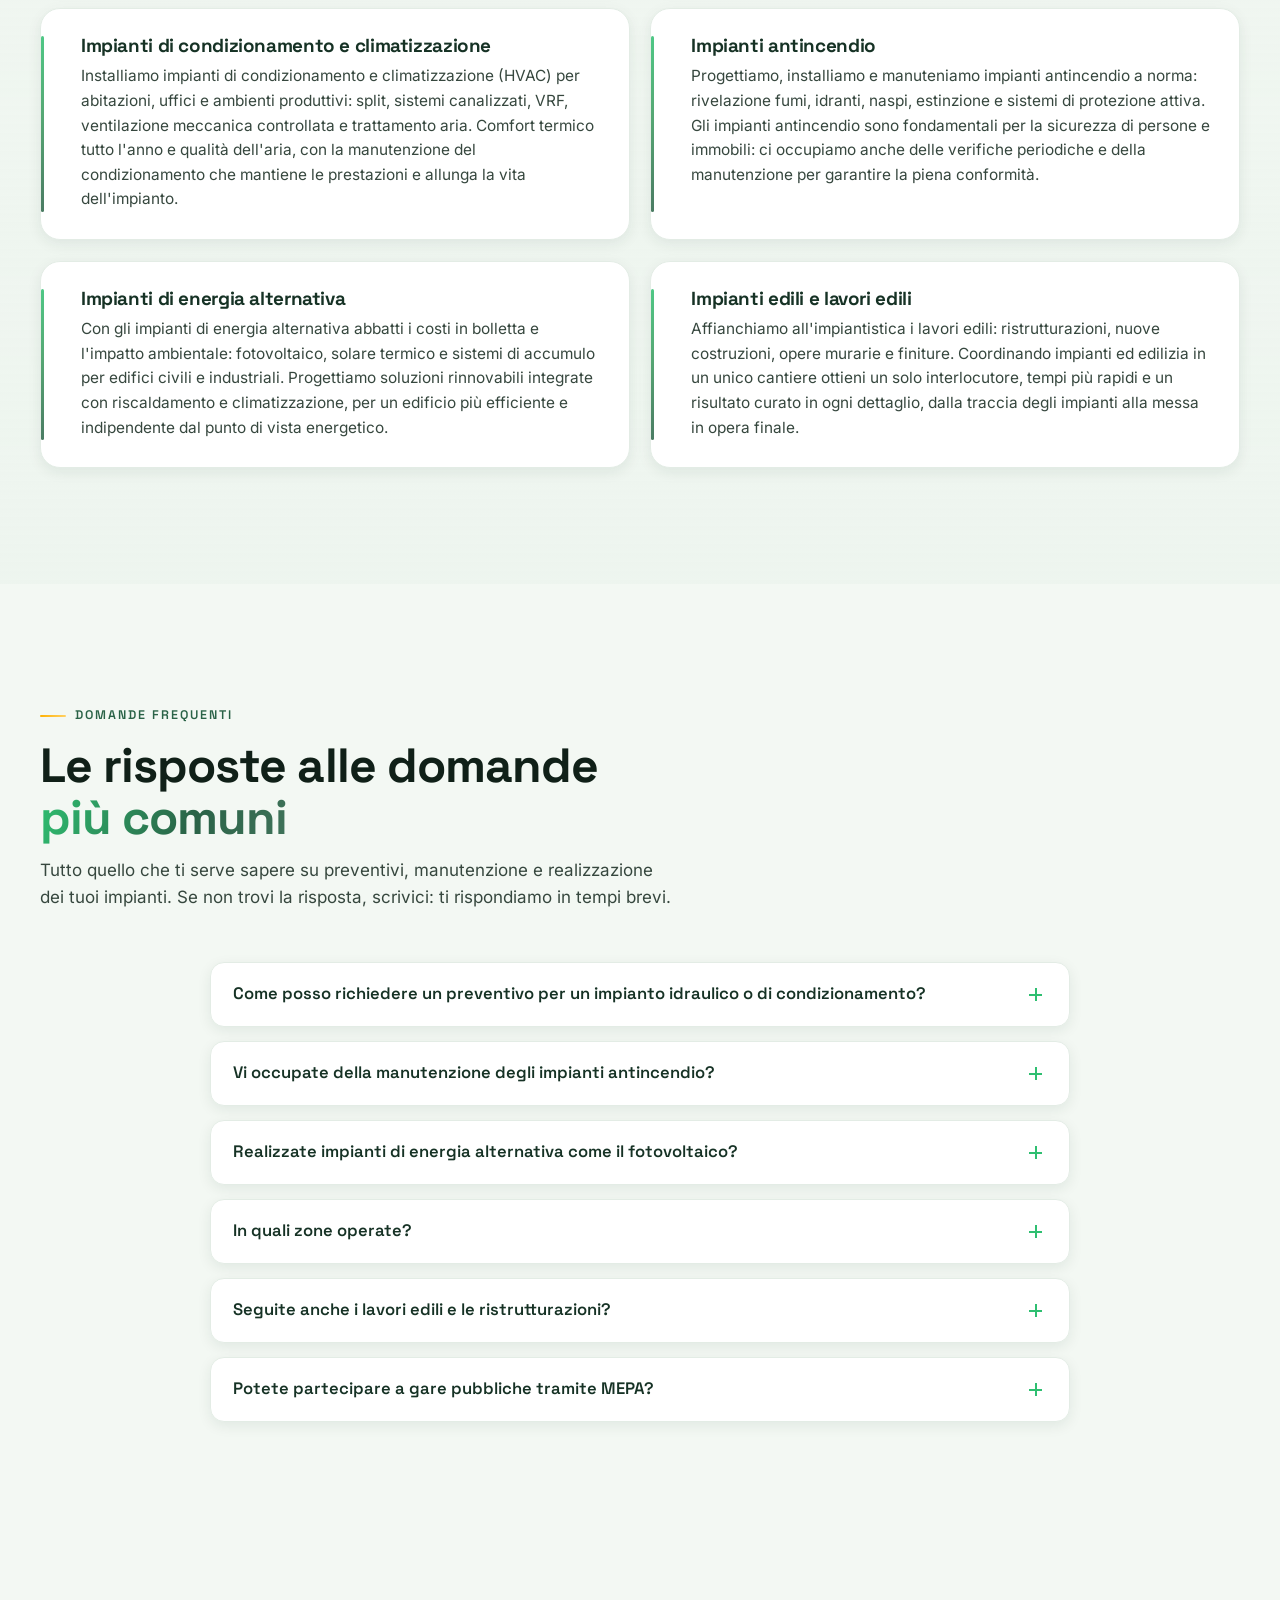
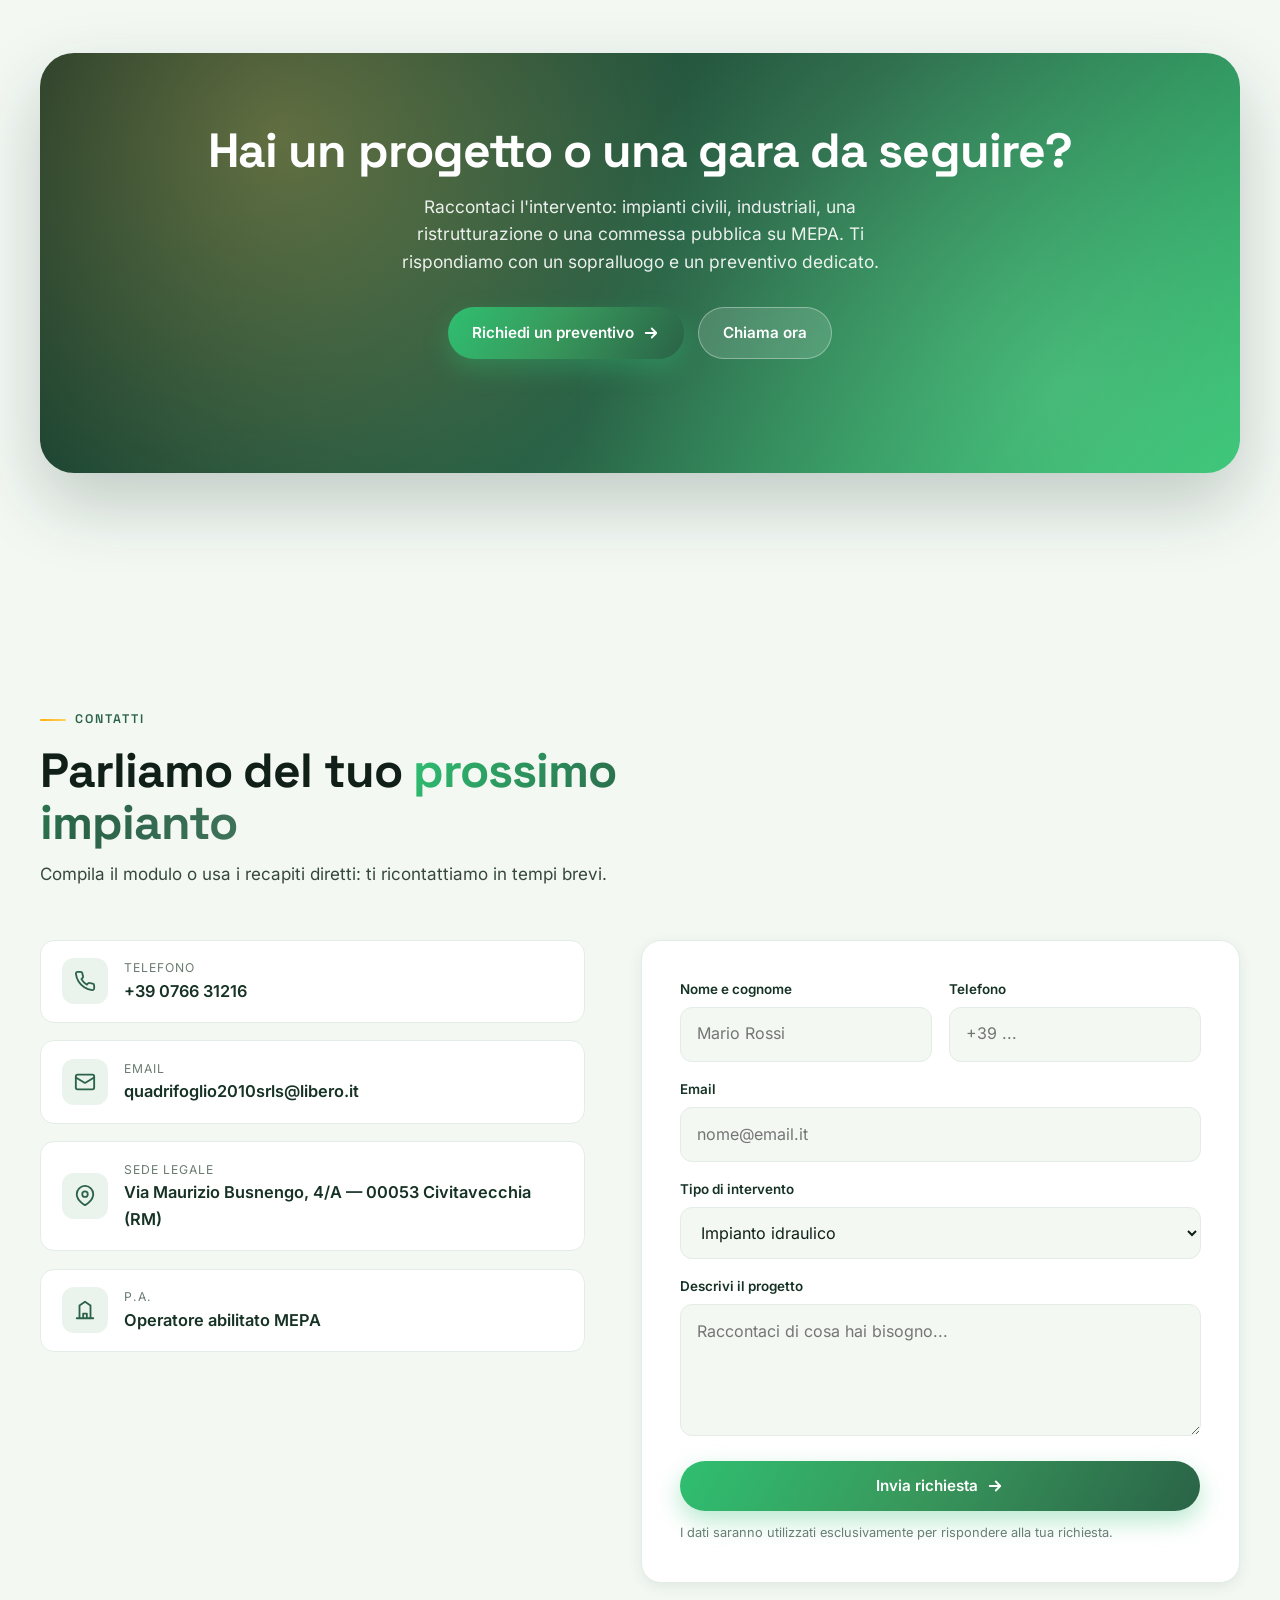
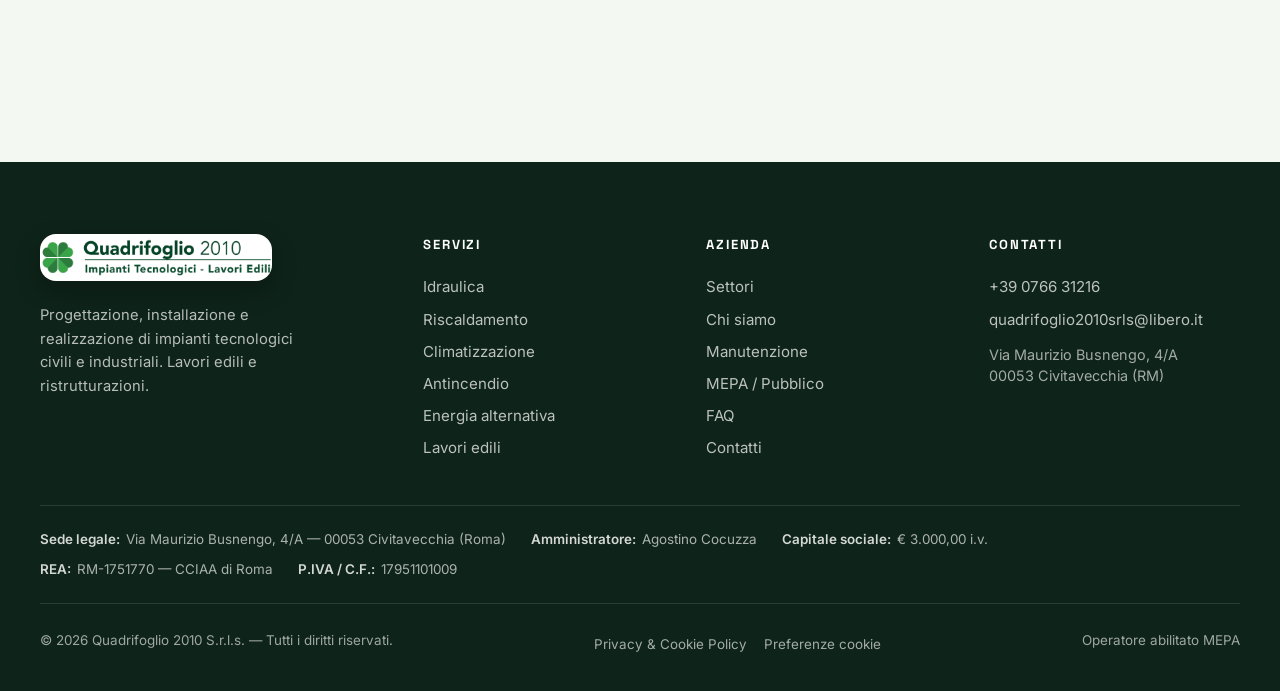
==== commit 8c2a80af: "Update index.html" ====
--- a/index.html
+++ b/index.html
@@ -49,11 +49,11 @@
 
 <!-- Vivid four-leaf clover favicon -->
 <link rel="icon" href="data:image/svg+xml,%3Csvg xmlns='http://www.w3.org/2000/svg' viewBox='0 0 100 100'%3E%3Cg transform='translate(50 52)'%3E%3Cpath d='M0 0C-7-12-26-12-26-26-26-38-13-41 0-31 13-41 26-38 26-26 26-12 7-12 0 0Z' fill='%232fbf71'/%3E%3Cpath d='M0 0C-7-12-26-12-26-26-26-38-13-41 0-31 13-41 26-38 26-26 26-12 7-12 0 0Z' fill='%238bd450' transform='rotate(90)'/%3E%3Cpath d='M0 0C-7-12-26-12-26-26-26-38-13-41 0-31 13-41 26-38 26-26 26-12 7-12 0 0Z' fill='%2343c59e' transform='rotate(180)'/%3E%3Cpath d='M0 0C-7-12-26-12-26-26-26-38-13-41 0-31 13-41 26-38 26-26 26-12 7-12 0 0Z' fill='%236fe39a' transform='rotate(270)'/%3E%3C/g%3E%3C/svg%3E">
-<link rel="icon" href="./favicon.ico" sizes="any">
-<link rel="shortcut icon" href="./favicon.ico" type="image/x-icon">
-<link rel="icon" type="image/png" sizes="32x32" href="./assets/favicon-32.png">
-<link rel="icon" type="image/png" sizes="16x16" href="./assets/favicon-16.png">
-<link rel="apple-touch-icon" href="./assets/apple-touch-icon.png">
+<link rel="icon" href="./favicon.ico?" sizes="any">
+<link rel="shortcut icon" href="./favicon.ico?" type="image/x-icon">
+<link rel="icon" type="image/png" sizes="32x32" href="./assets/favicon-32.png?">
+<link rel="icon" type="image/png" sizes="16x16" href="./assets/favicon-16.png?">
+<link rel="apple-touch-icon" href="./assets/apple-touch-icon.png?">
 
 <!-- ============ STRUCTURED DATA (JSON-LD) ============ -->
 <script type="application/ld+json">
